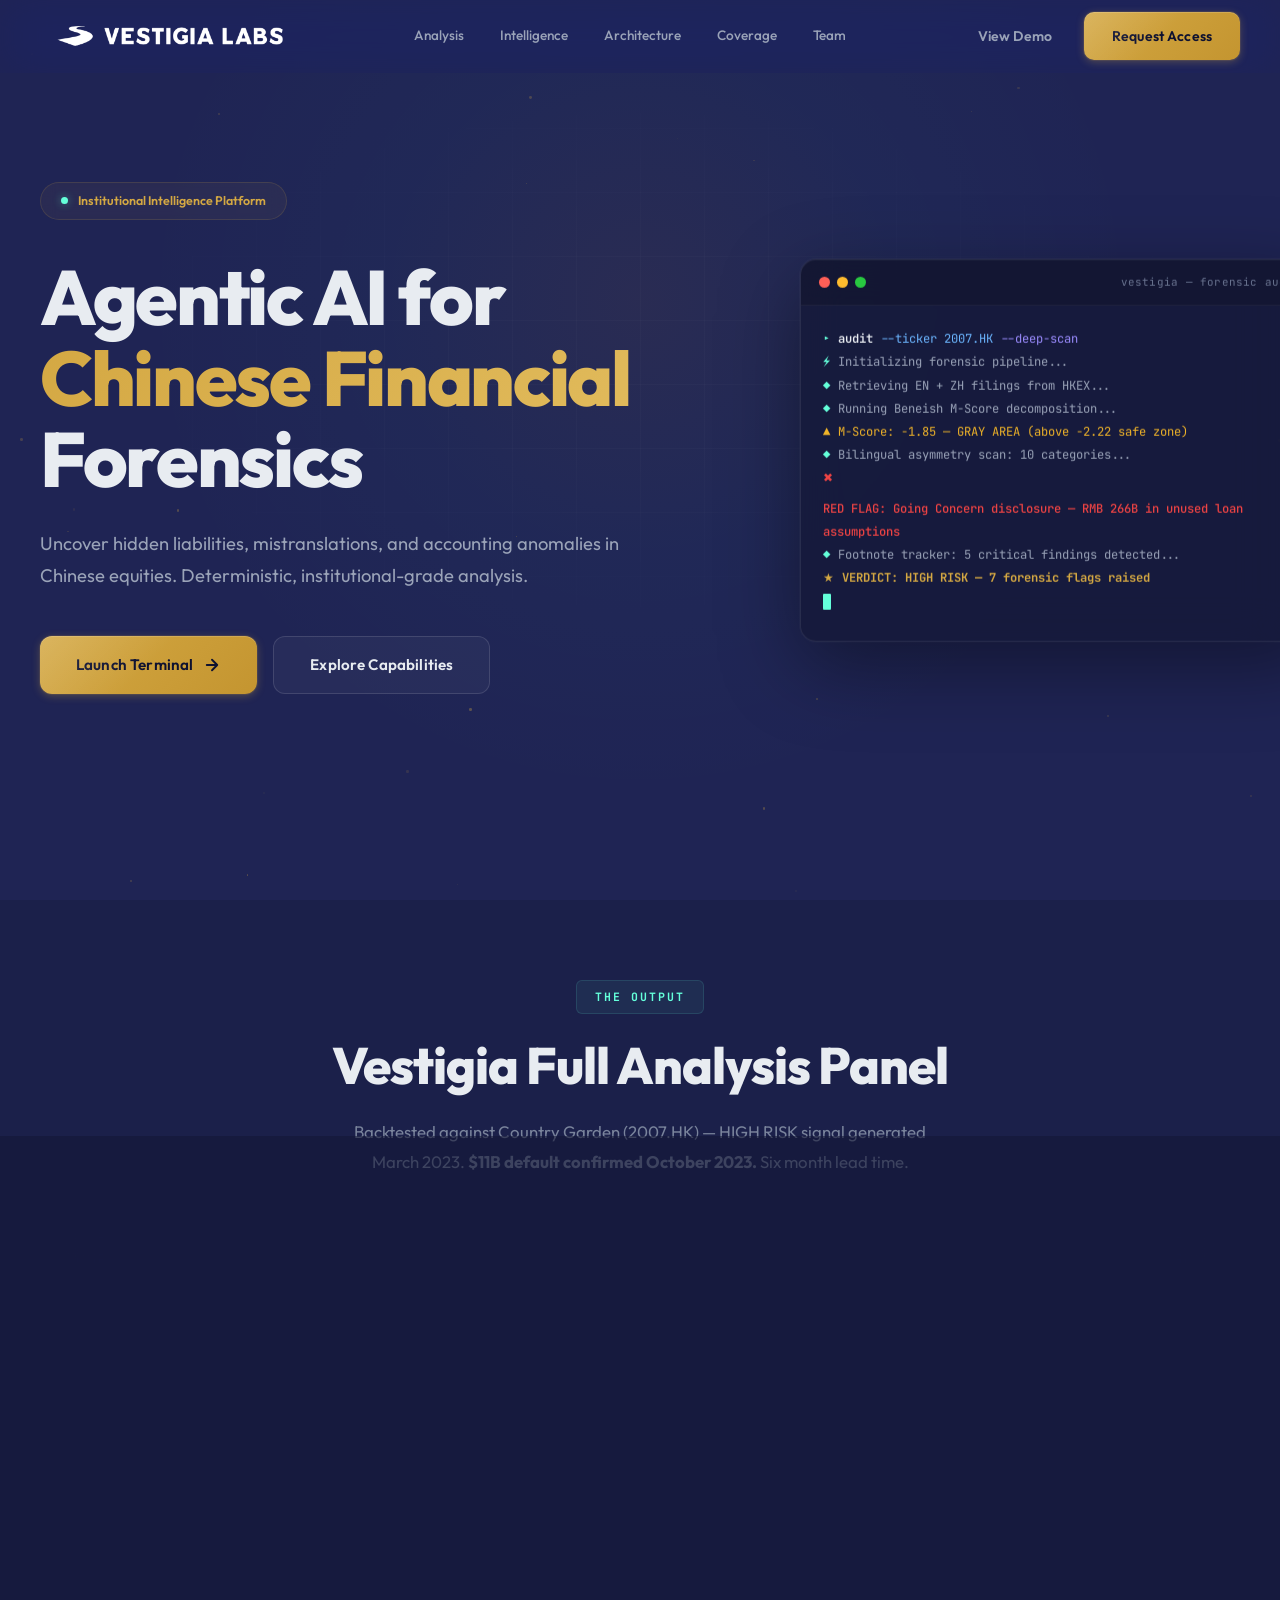
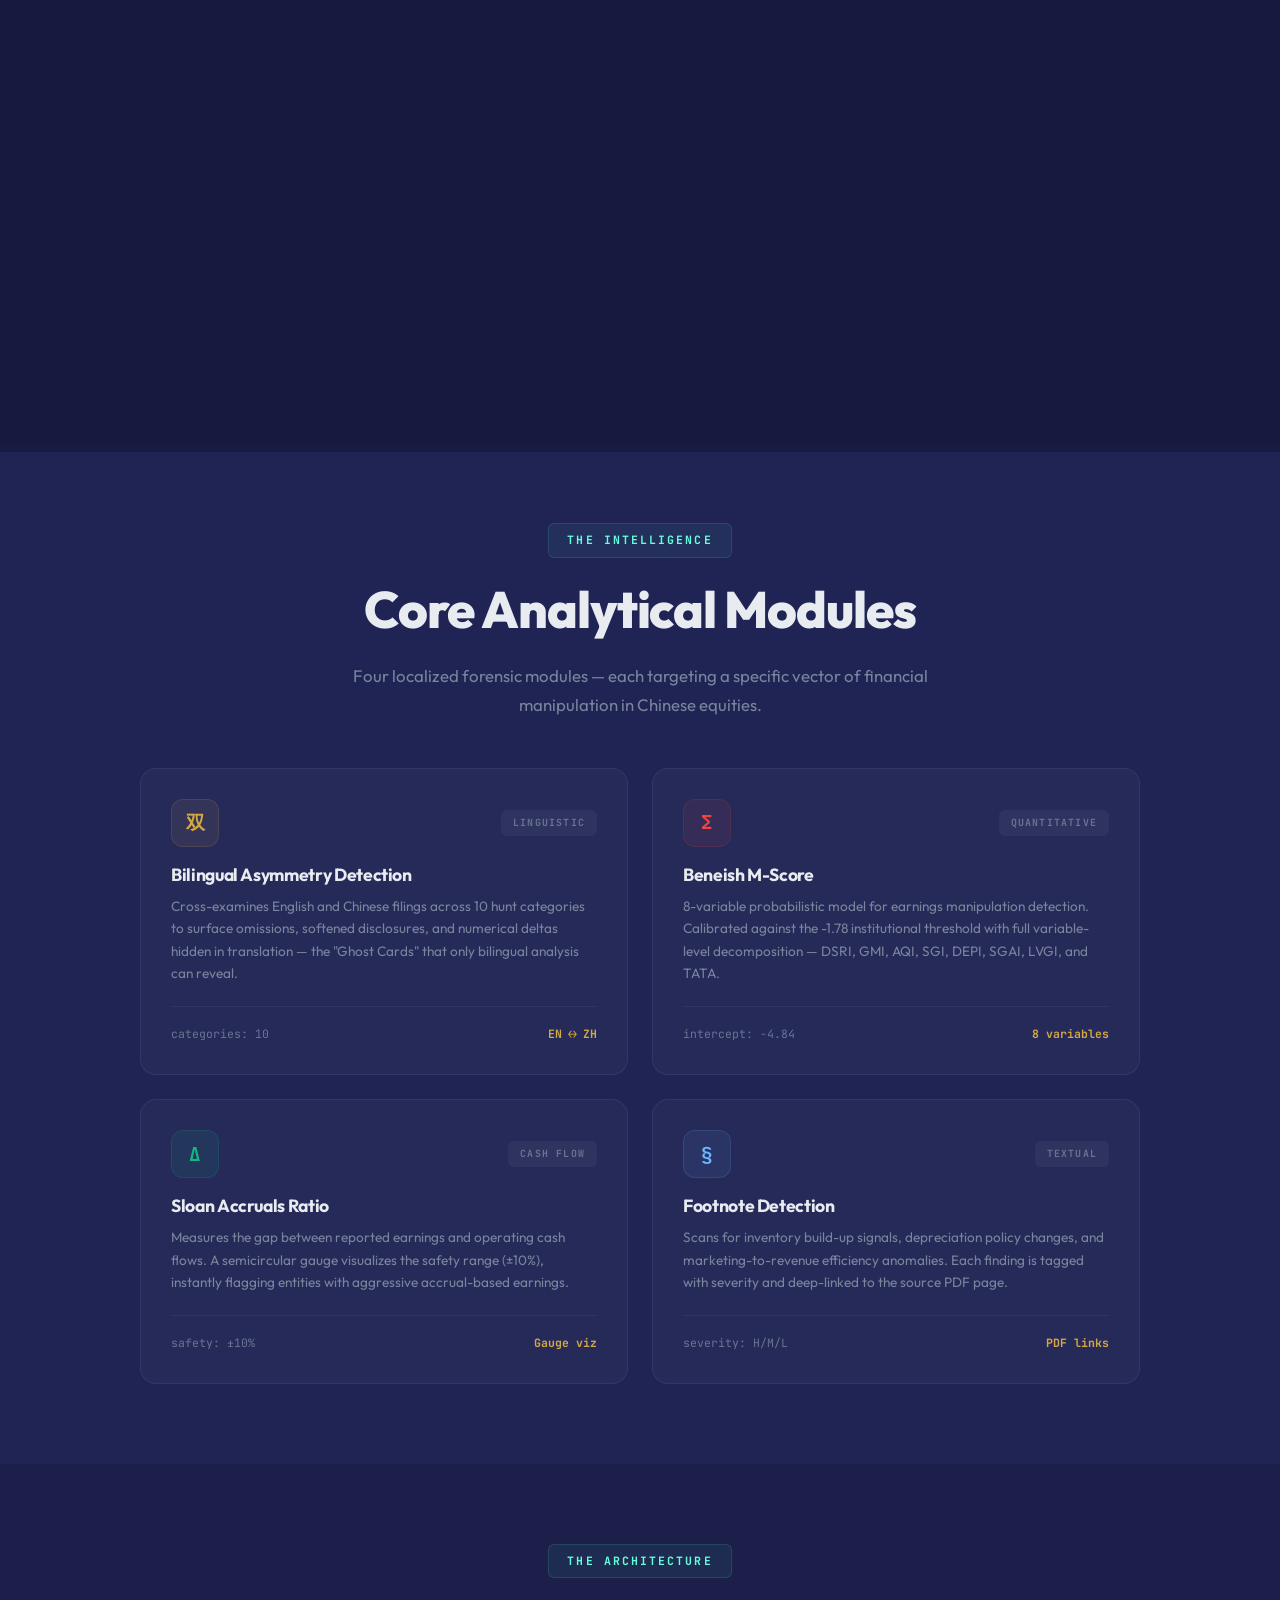
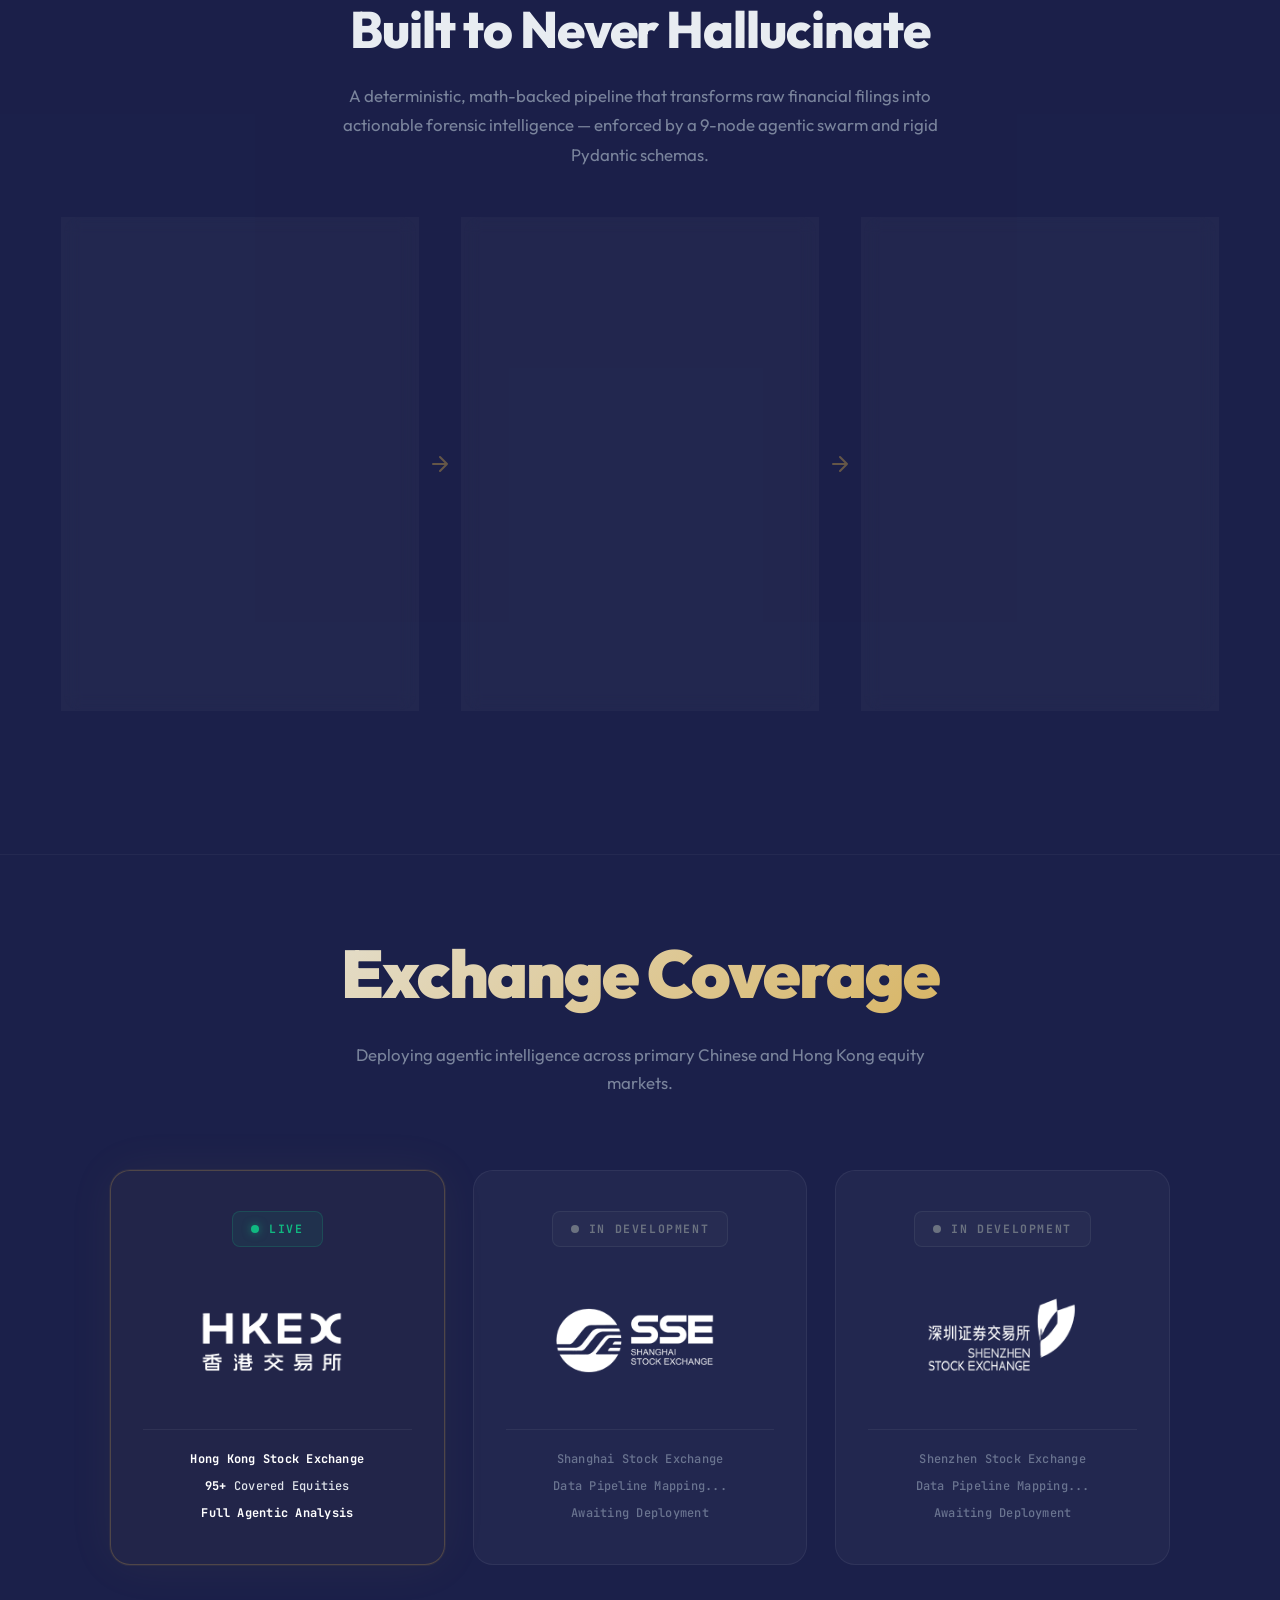
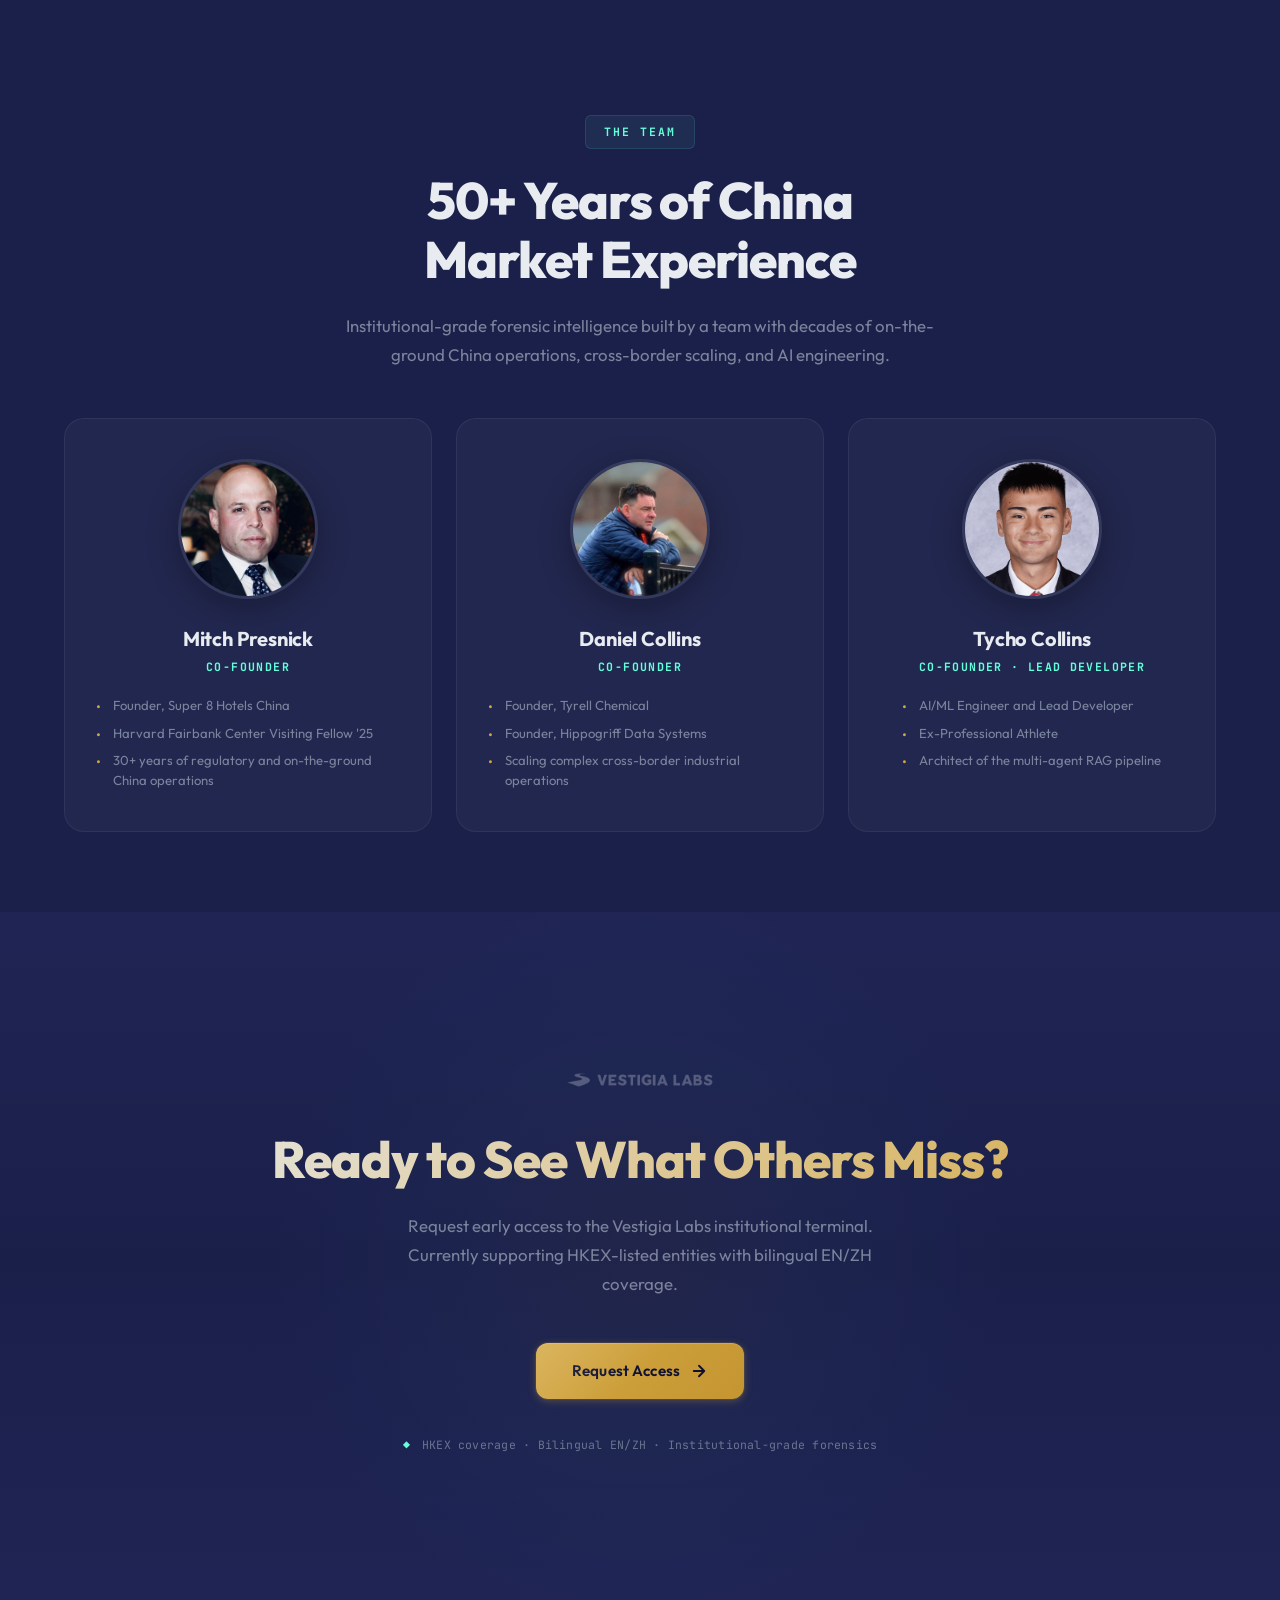
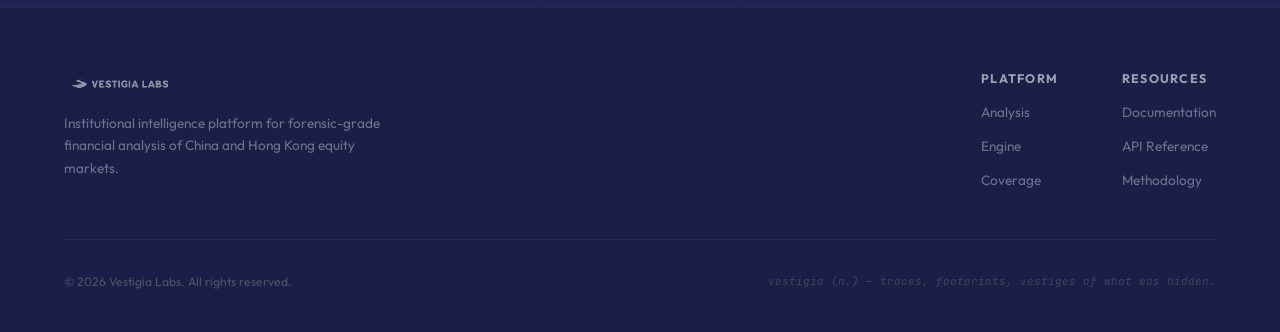
==== index.html @ 650263a6 "Add pipeline images, reorder sections, tighten spacing, update navbar" ====
<!DOCTYPE html>
<html lang="en">

<head>
    <base href="/">
    <meta charset="UTF-8">
    <meta content="IE=Edge" http-equiv="X-UA-Compatible">
    <meta name="viewport" content="width=device-width, initial-scale=1.0">
    <meta name="description" content="Vestigia Labs — Institutional Intelligence Platform. Forensic-grade financial analysis powered by AI. Detect manipulation before the market does.">
    <meta name="keywords" content="forensic analysis, financial intelligence, Beneish M-Score, bilingual asymmetry, institutional audit, AI forensics">

    <!-- iOS meta tags & icons -->
    <meta name="mobile-web-app-capable" content="yes">
    <meta name="apple-mobile-web-app-status-bar-style" content="black-translucent">
    <meta name="apple-mobile-web-app-title" content="Vestigia Labs">
    <meta name="theme-color" content="#1F2454">

    <!-- Favicon -->
    <link rel="icon" type="image/png" href="trail.png" />

    <title>Vestigia Labs</title>

    <!-- Google Fonts -->
    <link rel="preconnect" href="https://fonts.googleapis.com">
    <link rel="preconnect" href="https://fonts.gstatic.com" crossorigin>
    <link href="https://fonts.googleapis.com/css2?family=Inter:wght@300;400;500;600;700;800;900&family=JetBrains+Mono:wght@400;500;600;700&family=Outfit:wght@300;400;500;600;700;800;900&display=swap" rel="stylesheet">

    <link rel="stylesheet" href="styles.css">
</head>

<body>
    <!-- ═══════════════════════════════════════════ -->
    <!-- NAVIGATION                                  -->
    <!-- ═══════════════════════════════════════════ -->
    <nav id="main-nav" class="nav">
        <div class="nav-inner">
            <a href="#" class="nav-logo" id="nav-logo">
                <img src="LOGOTransparent.png" alt="Vestigia Labs" class="nav-logo-img">
            </a>
            <div class="nav-links" id="nav-links">
                <a href="#analysis" class="nav-link">Analysis</a>
                <a href="#capabilities" class="nav-link">Intelligence</a>
                <a href="#architecture" class="nav-link">Architecture</a>
                <a href="#exchange-section" class="nav-link">Coverage</a>
                <a href="#team" class="nav-link">Team</a>
            </div>
            <div class="nav-actions">
                <a href="#analysis" class="btn btn-ghost" id="nav-demo-btn">View Demo</a>
                <a href="#access" class="btn btn-primary" id="nav-access-btn">Request Access</a>
            </div>
            <button class="nav-mobile-toggle" id="mobile-toggle" aria-label="Toggle menu">
                <span></span><span></span><span></span>
            </button>
        </div>
    </nav>

    <!-- ═══════════════════════════════════════════ -->
    <!-- HERO SECTION                                -->
    <!-- ═══════════════════════════════════════════ -->
    <section id="hero" class="hero">
        <div class="hero-grid-bg"></div>
        <div class="hero-radial"></div>
        <div class="hero-particles" id="hero-particles"></div>
        
        <div class="hero-content">
            <div class="hero-badge" id="hero-badge">
                <span class="badge-dot"></span>
                <span>Institutional Intelligence Platform</span>
            </div>
            
            <h1 class="hero-title" id="hero-title">
                <span class="hero-line">Agentic AI for</span>
                <span class="hero-line hero-line-gold">Chinese Financial</span>
                <span class="hero-line">Forensics</span>
            </h1>
            
            <p class="hero-subtitle" id="hero-subtitle">
                Uncover hidden liabilities, mistranslations, and accounting anomalies 
                in Chinese equities. Deterministic, institutional-grade analysis.
            </p>
            
            <div class="hero-actions" id="hero-actions">
                <a href="#analysis" class="btn btn-primary btn-lg" id="hero-cta-primary">
                    <span>Launch Terminal</span>
                    <svg width="18" height="18" viewBox="0 0 24 24" fill="none" stroke="currentColor" stroke-width="2.5" stroke-linecap="round" stroke-linejoin="round">
                        <path d="M5 12h14M12 5l7 7-7 7"/>
                    </svg>
                </a>
                <a href="#capabilities" class="btn btn-outline btn-lg" id="hero-cta-secondary">
                    <span>Explore Capabilities</span>
                </a>
            </div>
        </div>

        <div class="hero-terminal-preview" id="hero-terminal-preview">
            <div class="terminal-window">
                <div class="terminal-header">
                    <div class="terminal-dots">
                        <span class="dot dot-red"></span>
                        <span class="dot dot-yellow"></span>
                        <span class="dot dot-green"></span>
                    </div>
                    <span class="terminal-title">vestigia — forensic audit</span>
                </div>
                <div class="terminal-body" id="terminal-body">
                    <div class="terminal-line">
                        <span class="t-prompt">▸</span>
                        <span class="t-cmd">audit</span>
                        <span class="t-arg">--ticker 2007.HK</span>
                        <span class="t-flag">--deep-scan</span>
                    </div>
                    <div class="terminal-line t-fade-1">
                        <span class="t-system">⚡</span>
                        <span class="t-info">Initializing forensic pipeline...</span>
                    </div>
                    <div class="terminal-line t-fade-2">
                        <span class="t-system">◆</span>
                        <span class="t-info">Retrieving EN + ZH filings from HKEX...</span>
                    </div>
                    <div class="terminal-line t-fade-3">
                        <span class="t-system">◆</span>
                        <span class="t-info">Running Beneish M-Score decomposition...</span>
                    </div>
                    <div class="terminal-line t-fade-4">
                        <span class="t-warn">▲</span>
                        <span class="t-warning">M-Score: -1.85 — GRAY AREA (above -2.22 safe zone)</span>
                    </div>
                    <div class="terminal-line t-fade-5">
                        <span class="t-system">◆</span>
                        <span class="t-info">Bilingual asymmetry scan: 10 categories...</span>
                    </div>
                    <div class="terminal-line t-fade-6">
                        <span class="t-alert">✖</span>
                        <span class="t-danger">RED FLAG: Going Concern disclosure — RMB 266B in unused loan assumptions</span>
                    </div>
                    <div class="terminal-line t-fade-7">
                        <span class="t-system">◆</span>
                        <span class="t-info">Footnote tracker: 5 critical findings detected...</span>
                    </div>
                    <div class="terminal-line t-fade-8">
                        <span class="t-gold">★</span>
                        <span class="t-verdict">VERDICT: HIGH RISK — 7 forensic flags raised</span>
                    </div>
                    <div class="terminal-cursor"></div>
                </div>
            </div>
        </div>
    </section>

    <!-- ═══════════════════════════════════════════ -->
    <!-- THE ANALYSIS PANEL — Proof First            -->
    <!-- ═══════════════════════════════════════════ -->
    <section id="analysis" class="section section-alt">
        <div class="container">
            <div class="section-header">
                <span class="section-tag" id="analysis-tag">The Output</span>
                <h2 class="section-title" id="analysis-title">
                    Vestigia Full Analysis Panel
                </h2>
                <p class="section-subtitle" id="analysis-subtitle">
                    Backtested against Country Garden (2007.HK) — HIGH RISK signal generated March 2023. <strong>$11B default confirmed October 2023.</strong> Six month lead time.
                </p>
            </div>

            <div class="terminal-showcase" id="terminal-showcase">
                <div class="showcase-tabs">
                    <button class="showcase-tab active" data-tab="summary" id="tab-summary">
                        <span class="tab-icon">◉</span> Summary
                    </button>
                    <button class="showcase-tab" data-tab="forensic" id="tab-forensic">
                        <span class="tab-icon">Σ</span> Forensic Risk
                    </button>
                    <button class="showcase-tab" data-tab="asymmetry" id="tab-asymmetry">
                        <span class="tab-icon">双</span> Asymmetry
                    </button>
                    <button class="showcase-tab" data-tab="integrity" id="tab-integrity">
                        <span class="tab-icon">✓</span> Integrity
                    </button>
                    <button class="showcase-tab" data-tab="footnotes" id="tab-footnotes">
                        <span class="tab-icon">§</span> Footnotes
                    </button>
                </div>

                <div class="showcase-content">
                    <!-- SUMMARY TAB — Country Garden -->
                    <div class="showcase-panel active" id="panel-summary">
                        <div class="panel-verdict">
                            <div class="verdict-badge verdict-high">HIGH RISK</div>
                            <div class="verdict-ticker">2007.HK — Country Garden Holdings</div>
                        </div>
                        <div class="panel-body">
                            <div class="summary-sections">
                                <div class="summary-block summary-block-danger">
                                    <div class="summary-block-title">Liquidity & Going Concern Risks</div>
                                    <p class="panel-text"><strong>RED FLAG — GOING CONCERN DISCLOSURE:</strong> Management included a specific "Going Concern" assessment relying on <strong>RMB 266 billion</strong> in "unused loan facilities" and <strong>RMB 20 billion</strong> in new medium-term note quotas to survive the next 12 months [Page 137]. <strong>RED FLAG — RELATED PARTY BAILOUT:</strong> Controlling shareholder provided an interest-free, unsecured loan of <strong>HKD 5.055 billion</strong> (~RMB 4,500 million) with a 37-month maturity [Page 247].</p>
                                </div>
                            </div>

                            <div class="institutional-desk">
                                <div class="desk-row">
                                    <span class="desk-label">Verdict:</span>
                                    <span class="desk-value-danger">RED FLAG</span>
                                </div>
                                <div class="desk-row">
                                    <span class="desk-label">Key Metric:</span>
                                    <span>Net loss of <strong>RMB 6,052 million</strong> and emergency controlling shareholder loan of <strong>RMB 4,500 million</strong> [Pages 36, 247].</span>
                                </div>
                                <div class="desk-row">
                                    <span class="desk-label">Audit Flags:</span>
                                    <span>Explicit "Going Concern" assumptions relying on uncommitted bank facilities; massive off-balance sheet JV guarantees (RMB 24.1B); severe inventory write-downs (RMB 23B).</span>
                                </div>
                                <div class="desk-row">
                                    <span class="desk-label">Confidence:</span>
                                    <span class="desk-value-danger">HIGH</span>
                                </div>
                            </div>

                            <div class="panel-citations">
                                <span class="citation">Annual Report FY2022 p.34–39</span>
                                <span class="citation">Annual Report FY2022 p.137</span>
                                <span class="citation">Annual Report FY2022 p.180–182</span>
                                <span class="citation">Annual Report FY2022 p.247</span>
                            </div>
                        </div>
                    </div>

                    <!-- FORENSIC RISK TAB — Country Garden M-Score + Sloan Accruals -->
                    <div class="showcase-panel" id="panel-forensic">
                        <div class="panel-section-title">Forensic Health — Beneish M-Score (8/8)</div>
                        <div class="panel-mscore">
                            <div class="mscore-header">
                                <span class="mscore-label">Beneish M-Score</span>
                                <span class="mscore-value mscore-danger">-1.85</span>
                            </div>
                            <div class="mscore-bar">
                                <div class="mscore-track">
                                    <div class="mscore-fill" style="width: 68%;"></div>
                                    <div class="mscore-threshold"></div>
                                </div>
                                <div class="mscore-labels">
                                    <span style="color: #10B981;">SAFE &lt; -2.22</span>
                                    <span style="color: #F0B429;">GRAY</span>
                                    <span class="mscore-thresh-label">&lt; -1.78</span>
                                    <span style="color: #EF4444;">RED FLAG</span>
                                </div>
                            </div>
                        </div>
                        <div class="panel-variables">
                            <div class="variable"><span class="var-name">DSRI</span><span class="var-val var-danger">1.178</span></div>
                            <div class="variable"><span class="var-name">GMI</span><span class="var-val var-danger">2.322</span></div>
                            <div class="variable"><span class="var-name">AQI</span><span class="var-val var-safe">0.977</span></div>
                            <div class="variable"><span class="var-name">SGI</span><span class="var-val var-safe">0.823</span></div>
                            <div class="variable"><span class="var-name">DEPI</span><span class="var-val var-safe">1.005</span></div>
                            <div class="variable"><span class="var-name">SGAI</span><span class="var-val var-safe">0.832</span></div>
                            <div class="variable"><span class="var-name">TATA</span><span class="var-val var-safe">-0.024</span></div>
                            <div class="variable"><span class="var-name">LVGI</span><span class="var-val var-safe">0.953</span></div>
                        </div>

                        <div class="panel-callout">
                            ⚠ DSRI = 1.178 (&gt; 1.1 threshold). Receivables growing faster than revenue — Potential Revenue Inflation.
                        </div>

                        <hr class="panel-section-divider">

                        <div class="panel-section-title">Cash Quality — Sloan Accruals Ratio</div>
                        <div class="sloan-gauge">
                            <span class="sloan-value sloan-safe">-2.4%</span>
                            <span class="sloan-verdict sloan-verdict-safe">SAFE</span>
                        </div>
                        <div class="sloan-bar">
                            <div class="sloan-track">
                                <div class="sloan-fill" style="width: 18%; background: #10B981;"></div>
                            </div>
                            <div class="sloan-labels">
                                <span style="color: #10B981;">SAFE</span>
                                <span>±10%</span>
                                <span style="color: #F0B429;">ELEVATED</span>
                                <span>±25%</span>
                                <span style="color: #EF4444;">HIGH RISK</span>
                            </div>
                        </div>
                        <p class="sloan-note">Earnings backed by hard cash flow (±10% tolerance).</p>

                        <div class="auditor-row">
                            <span>🏛 Auditor: PricewaterhouseCoopers</span>
                            <span class="auditor-badge">Big 4</span>
                        </div>
                    </div>

                    <!-- ASYMMETRY TAB — Country Garden: No Discrepancies -->
                    <div class="showcase-panel" id="panel-asymmetry">
                        <div class="panel-callout panel-callout-safe" style="margin-top: 0; margin-bottom: 24px; font-size: 0.9rem; font-weight: 600;">
                            ✅ NO DISCREPANCIES DETECTED — EN and ZH filings are aligned
                        </div>
                        <div style="text-align: center; padding: 32px 20px;">
                            <div style="font-size: 3rem; margin-bottom: 12px;">✅</div>
                            <h3 style="color: #fff; font-size: 1.3rem; font-weight: 700; margin-bottom: 10px;">Bilingual Alignment Confirmed</h3>
                            <p style="color: #6A7490; font-size: 0.95rem; max-width: 520px; margin: 0 auto; line-height: 1.6;">The English and Chinese filings contain consistent disclosures, risk language, and financial figures. No material translation gaps detected.</p>
                        </div>
                    </div>

                    <!-- INTEGRITY TAB — Country Garden: Cross-Checks -->
                    <div class="showcase-panel" id="panel-integrity">
                        <!-- Financial Cross-Check -->
                        <div class="integrity-check-card" style="background: rgba(0,0,0,0.15); border: 1px solid rgba(255,255,255,0.06); border-left: 3px solid #10B981; border-radius: 10px; padding: 20px 24px; margin-bottom: 16px;">
                            <div style="display: flex; align-items: center; gap: 12px; margin-bottom: 10px;">
                                <span class="verdict-badge" style="background: rgba(16,185,129,0.1); color: #10B981; border: 1px solid rgba(16,185,129,0.2); font-size: 0.65rem; padding: 4px 12px;">✓ PASS</span>
                                <span style="color: #fff; font-weight: 600; font-size: 0.95rem;">📄 Financial Cross-Check</span>
                            </div>
                            <p style="color: #6A7490; font-size: 0.82rem; margin-bottom: 12px; font-style: italic;">Financial Statement Cross-Check (P&L ↔ Cash Flow)</p>
                            <div class="integrity-rows">
                                <div class="integrity-row">
                                    <span class="int-label">P&L (p.128)</span>
                                    <span class="int-val">(RMB 2,962)M</span>
                                    <span class="int-check int-match">✓ Aligned</span>
                                    <span class="int-ref">(Loss)/profit for year</span>
                                </div>
                                <div class="integrity-row">
                                    <span class="int-label">CF (p.134)</span>
                                    <span class="int-val">RMB 5,361M</span>
                                    <span class="int-check int-match">✓ Aligned</span>
                                    <span class="int-ref">Profit before income tax</span>
                                </div>
                            </div>
                            <p style="color: #6A7490; font-size: 0.75rem; margin-top: 10px;">Variance: <span style="color: #10B981; font-weight: 600;">0%</span> · <span style="background: rgba(16,185,129,0.1); color: #10B981; padding: 2px 8px; border-radius: 4px; font-size: 0.7rem;">Different line items — expected</span></p>
                        </div>

                        <!-- Reporting Period Alignment -->
                        <div style="background: rgba(0,0,0,0.15); border: 1px solid rgba(255,255,255,0.06); border-left: 3px solid #10B981; border-radius: 10px; padding: 20px 24px; margin-bottom: 16px;">
                            <div style="display: flex; align-items: center; gap: 12px; margin-bottom: 6px;">
                                <span class="verdict-badge" style="background: rgba(16,185,129,0.1); color: #10B981; border: 1px solid rgba(16,185,129,0.2); font-size: 0.65rem; padding: 4px 12px;">✓ PASS</span>
                                <span style="color: #fff; font-weight: 600; font-size: 0.95rem;">⏱ Reporting Period Alignment</span>
                            </div>
                            <p style="color: #6A7490; font-size: 0.82rem; font-style: italic;">Fiscal Year Alignment</p>
                            <p style="color: #9AA3B8; font-size: 0.85rem; margin-top: 4px;">No fiscal year specification discrepancies detected.</p>
                        </div>

                        <!-- Footnote Hunter -->
                        <div style="background: rgba(0,0,0,0.15); border: 1px solid rgba(255,255,255,0.06); border-left: 3px solid #F0B429; border-radius: 10px; padding: 20px 24px;">
                            <div style="display: flex; align-items: center; gap: 12px; margin-bottom: 6px;">
                                <span class="verdict-badge" style="background: rgba(240,180,41,0.1); color: #F0B429; border: 1px solid rgba(240,180,41,0.2); font-size: 0.65rem; padding: 4px 12px;">▲ FLAGGED</span>
                                <span style="color: #fff; font-weight: 600; font-size: 0.95rem;">🔍 Footnote Hunter</span>
                            </div>
                            <p style="color: #6A7490; font-size: 0.82rem; font-style: italic;">Restatement / Reclassification Scan · 1 flag(s)</p>
                            <p style="color: #9AA3B8; font-size: 0.85rem; margin-top: 4px; margin-bottom: 12px;">1 footnote flag(s) detected (0 HIGH, 0 MEDIUM)</p>
                            <div style="background: rgba(240,180,41,0.04); border: 1px solid rgba(240,180,41,0.1); border-radius: 8px; padding: 12px 16px;">
                                <div style="display: flex; align-items: center; gap: 10px;">
                                    <span class="fn-severity fn-low">LOW</span>
                                    <span style="color: #F0B429; font-family: 'JetBrains Mono', monospace; font-size: 0.8rem; font-weight: 600;">Page 142</span>
                                    <span style="color: #6A7490; font-size: 0.82rem;">Note 2(b)</span>
                                </div>
                                <p style="color: #9AA3B8; font-size: 0.82rem; margin-top: 6px;">Trigger: <em style="color: #F0B429;">"adopted HKFRS 17"</em></p>
                            </div>
                        </div>
                    </div>

                    <!-- FOOTNOTES TAB — Country Garden -->
                    <div class="showcase-panel" id="panel-footnotes">
                        <div class="footnote-filters">
                            <button class="filter-pill active" id="filter-all">ALL</button>
                            <button class="filter-pill filter-high" id="filter-high">HIGH</button>
                            <button class="filter-pill filter-med" id="filter-medium">MEDIUM</button>
                            <button class="filter-pill filter-low" id="filter-low">LOW</button>
                        </div>
                        <div class="footnote-list">
                            <div class="footnote-item">
                                <span class="fn-severity fn-high">HIGH</span>
                                <span class="fn-text">Going Concern disclosure — management assumes RMB 266B in "unused loan facilities" to survive next 12 months</span>
                                <span class="fn-link">p.137 →</span>
                            </div>
                            <div class="footnote-item">
                                <span class="fn-severity fn-high">HIGH</span>
                                <span class="fn-text">Related party bailout — controlling shareholder injected interest-free unsecured HKD 5.055B loan (37-month maturity)</span>
                                <span class="fn-link">p.247 →</span>
                            </div>
                            <div class="footnote-item">
                                <span class="fn-severity fn-high">HIGH</span>
                                <span class="fn-text">Inventory & property write-downs of RMB 23,000M — up 112% from RMB 10,871M prior year</span>
                                <span class="fn-link">p.182 →</span>
                            </div>
                            <div class="footnote-item">
                                <span class="fn-severity fn-med">MED</span>
                                <span class="fn-text">Available cash dropped 18.6% to RMB 147,550M — includes RMB 19,269M restricted in pre-sale guarantees</span>
                                <span class="fn-link">p.36 →</span>
                            </div>
                            <div class="footnote-item">
                                <span class="fn-severity fn-med">MED</span>
                                <span class="fn-text">Post-hedging FX losses of RMB 8,379M wiped out operating margins</span>
                                <span class="fn-link">p.35 →</span>
                            </div>
                        </div>
                    </div>
                </div>
            </div>
        </div>
    </section>

    <!-- ═══════════════════════════════════════════ -->
    <!-- INTELLIGENCE MODULES — The "What"           -->
    <!-- ═══════════════════════════════════════════ -->
    <section id="capabilities" class="section">
        <div class="container">
            <div class="section-header">
                <span class="section-tag" id="capabilities-tag">The Intelligence</span>
                <h2 class="section-title" id="capabilities-title">
                    Core Analytical Modules
                </h2>
                <p class="section-subtitle" id="capabilities-subtitle">
                    Four localized forensic modules — each targeting a specific vector of financial manipulation in Chinese equities.
                </p>
            </div>

            <div class="capabilities-grid capabilities-grid-2">
                <div class="capability-card" id="cap-asymmetry">
                    <div class="cap-header">
                        <div class="cap-icon cap-icon-amber"><span>双</span></div>
                        <div class="cap-badge">Linguistic</div>
                    </div>
                    <h3>Bilingual Asymmetry Detection</h3>
                    <p>Cross-examines English and Chinese filings across 10 hunt categories to surface omissions, softened disclosures, and numerical deltas hidden in translation — the "Ghost Cards" that only bilingual analysis can reveal.</p>
                    <div class="cap-footer">
                        <code>categories: 10</code>
                        <span class="cap-highlight">EN ↔ ZH</span>
                    </div>
                </div>

                <div class="capability-card" id="cap-mscore">
                    <div class="cap-header">
                        <div class="cap-icon cap-icon-red"><span>Σ</span></div>
                        <div class="cap-badge">Quantitative</div>
                    </div>
                    <h3>Beneish M-Score</h3>
                    <p>8-variable probabilistic model for earnings manipulation detection. Calibrated against the -1.78 institutional threshold with full variable-level decomposition — DSRI, GMI, AQI, SGI, DEPI, SGAI, LVGI, and TATA.</p>
                    <div class="cap-footer">
                        <code>intercept: -4.84</code>
                        <span class="cap-highlight">8 variables</span>
                    </div>
                </div>

                <div class="capability-card" id="cap-sloan">
                    <div class="cap-header">
                        <div class="cap-icon cap-icon-green"><span>Δ</span></div>
                        <div class="cap-badge">Cash Flow</div>
                    </div>
                    <h3>Sloan Accruals Ratio</h3>
                    <p>Measures the gap between reported earnings and operating cash flows. A semicircular gauge visualizes the safety range (±10%), instantly flagging entities with aggressive accrual-based earnings.</p>
                    <div class="cap-footer">
                        <code>safety: ±10%</code>
                        <span class="cap-highlight">Gauge viz</span>
                    </div>
                </div>

                <div class="capability-card" id="cap-footnotes">
                    <div class="cap-header">
                        <div class="cap-icon cap-icon-blue"><span>§</span></div>
                        <div class="cap-badge">Textual</div>
                    </div>
                    <h3>Footnote Detection</h3>
                    <p>Scans for inventory build-up signals, depreciation policy changes, and marketing-to-revenue efficiency anomalies. Each finding is tagged with severity and deep-linked to the source PDF page.</p>
                    <div class="cap-footer">
                        <code>severity: H/M/L</code>
                        <span class="cap-highlight">PDF links</span>
                    </div>
                </div>
            </div>
        </div>
    </section>

    <!-- ═══════════════════════════════════════════ -->
    <!-- ARCHITECTURE PIPELINE — The "How"           -->
    <!-- ═══════════════════════════════════════════ -->
    <section id="architecture" class="section section-alt">
        <div class="container">
            <div class="section-header">
                <span class="section-tag">The Architecture</span>
                <h2 class="section-title">
                    Built to Never Hallucinate
                </h2>
                <p class="section-subtitle">
                    A deterministic, math-backed pipeline that transforms raw financial filings into actionable forensic intelligence — enforced by a 9-node agentic swarm and rigid Pydantic schemas.
                </p>
            </div>

            <div class="pipeline-grid">
                <div class="pipeline-card">
                    <div class="pipeline-card-img-wrapper">
                        <img src="Workflow.png" alt="Agentic Workflow diagram" class="pipeline-card-img">
                    </div>
                    <span class="pipeline-step">01</span>
                    <h3>Agentic Workflow</h3>
                    <p>Financial language processing driven by specialized multi-agent architectures that cross-examine corporate disclosures independently.</p>
                    <span class="pipeline-phase">Ingestion</span>
                </div>
                <div class="pipeline-connector">
                    <svg width="24" height="24" viewBox="0 0 24 24" fill="none" stroke="currentColor" stroke-width="2" stroke-linecap="round" stroke-linejoin="round" style="color: rgba(212, 168, 67, 0.4);">
                        <path d="M5 12h14M12 5l7 7-7 7"/>
                    </svg>
                </div>
                <div class="pipeline-card">
                    <div class="pipeline-card-img-wrapper">
                        <img src="Swarm.png" alt="AI Swarm diagram" class="pipeline-card-img" id="swarm-img">
                    </div>
                    <span class="pipeline-step">02</span>
                    <h3>AI Swarm</h3>
                    <p>A distributed swarm utilizing dual-speed logic to route, translate, and verify granular numerical claims at scale without bottlenecking.</p>
                    <span class="pipeline-phase">Processing</span>
                </div>
                <div class="pipeline-connector">
                    <svg width="24" height="24" viewBox="0 0 24 24" fill="none" stroke="currentColor" stroke-width="2" stroke-linecap="round" stroke-linejoin="round" style="color: rgba(212, 168, 67, 0.4);">
                        <path d="M5 12h14M12 5l7 7-7 7"/>
                    </svg>
                </div>
                <div class="pipeline-card">
                    <div class="pipeline-card-img-wrapper">
                        <img src="Pydantic.jpg" alt="Pydantic Math diagram" class="pipeline-card-img">
                    </div>
                    <span class="pipeline-step">03</span>
                    <h3>Pydantic Math</h3>
                    <p>Eliminates LLM math hallucinations. We force extracted values into rigid Pydantic schemas before routing them through deterministic formulas.</p>
                    <span class="pipeline-phase">Output</span>
                </div>
            </div>
        </div>
    </section>

    <!-- ═══════════════════════════════════════════ -->
    <!-- THE SCOPE — Exchange Coverage               -->
    <!-- ═══════════════════════════════════════════ -->
    <section class="exchange-section" id="exchange-section">
        <div class="container">
            <div class="exc-hero">
                <h2 class="exc-title">Exchange Coverage</h2>
                <p class="exc-desc">
                    Deploying agentic intelligence across primary Chinese and Hong Kong equity markets.
                </p>
            </div>

            <div class="exc-grid">
                <!-- HKEX — Active -->
                <div class="exc-card exc-card-active">
                    <div class="exc-pill exc-pill-live">
                        <span class="exc-pill-dot exc-dot-live"></span>
                        LIVE
                    </div>
                    <div class="exc-card-logo">
                        <img src="HKEX.png" alt="HKEX" class="exc-logo">
                    </div>
                    <div class="exc-card-info exc-info-active">
                        <span class="exc-card-detail"><strong>Hong Kong Stock Exchange</strong></span>
                        <span class="exc-card-detail"><strong>95+</strong> Covered Equities</span>
                        <span class="exc-card-detail"><strong>Full Agentic Analysis</strong></span>
                    </div>
                </div>

                <!-- SSE — In Development -->
                <div class="exc-card exc-card-ghost">
                    <div class="exc-pill exc-pill-dev">
                        <span class="exc-pill-dot exc-dot-dev"></span>
                        IN DEVELOPMENT
                    </div>
                    <div class="exc-card-logo">
                        <img src="SSE.png" alt="SSE" class="exc-logo">
                    </div>
                    <div class="exc-card-info">
                        <span class="exc-card-detail">Shanghai Stock Exchange</span>
                        <span class="exc-card-detail">Data Pipeline Mapping...</span>
                        <span class="exc-card-detail">Awaiting Deployment</span>
                    </div>
                </div>

                <!-- SZSE — In Development -->
                <div class="exc-card exc-card-ghost">
                    <div class="exc-pill exc-pill-dev">
                        <span class="exc-pill-dot exc-dot-dev"></span>
                        IN DEVELOPMENT
                    </div>
                    <div class="exc-card-logo">
                        <img src="SZE.png" alt="SZSE" class="exc-logo">
                    </div>
                    <div class="exc-card-info">
                        <span class="exc-card-detail">Shenzhen Stock Exchange</span>
                        <span class="exc-card-detail">Data Pipeline Mapping...</span>
                        <span class="exc-card-detail">Awaiting Deployment</span>
                    </div>
                </div>
            </div>
        </div>
    </section>

    <!-- ═══════════════════════════════════════════ -->
    <!-- THE BRAINS — Team                           -->
    <!-- ═══════════════════════════════════════════ -->
    <section id="team" class="section section-alt">
        <div class="container">
            <div class="section-header">
                <span class="section-tag" id="team-tag">The Team</span>
                <h2 class="section-title" id="team-title">
                    50+ Years of China<br>Market Experience
                </h2>
                <p class="section-subtitle" id="team-subtitle">
                    Institutional-grade forensic intelligence built by a team with decades of 
                    on-the-ground China operations, cross-border scaling, and AI engineering.
                </p>
            </div>

            <div class="team-grid">
                <div class="team-card" id="team-mitch">
                    <div class="team-photo-wrapper">
                        <img src="mitch.jpg" alt="Mitch Presnick" class="team-photo">
                    </div>
                    <div class="team-info">
                        <h3 class="team-name">Mitch Presnick</h3>
                        <span class="team-role">Co-Founder</span>
                        <ul class="team-credentials">
                            <li>Founder, Super 8 Hotels China</li>
                            <li>Harvard Fairbank Center Visiting Fellow '25</li>
                            <li>30+ years of regulatory and on-the-ground China operations</li>
                        </ul>
                    </div>
                </div>

                <div class="team-card" id="team-daniel">
                    <div class="team-photo-wrapper">
                        <img src="dan.jpeg" alt="Daniel Collins" class="team-photo">
                    </div>
                    <div class="team-info">
                        <h3 class="team-name">Daniel Collins</h3>
                        <span class="team-role">Co-Founder</span>
                        <ul class="team-credentials">
                            <li>Founder, Tyrell Chemical</li>
                            <li>Founder, Hippogriff Data Systems</li>
                            <li>Scaling complex cross-border industrial operations</li>
                        </ul>
                    </div>
                </div>

                <div class="team-card" id="team-tycho">
                    <div class="team-photo-wrapper">
                        <img src="tycho.jpeg" alt="Tycho Collins" class="team-photo">
                    </div>
                    <div class="team-info">
                        <h3 class="team-name">Tycho Collins</h3>
                        <span class="team-role">Co-Founder · Lead Developer</span>
                        <ul class="team-credentials">
                            <li>AI/ML Engineer and Lead Developer</li>
                            <li>Ex-Professional Athlete</li>
                            <li>Architect of the multi-agent RAG pipeline</li>
                        </ul>
                    </div>
                </div>
            </div>
        </div>
    </section>


    <!-- ═══════════════════════════════════════════ -->
    <!-- CTA / ACCESS                                -->
    <!-- ═══════════════════════════════════════════ -->
    <section id="access" class="section section-cta">
        <div class="container">
            <div class="cta-content">
                <div class="cta-logo">
                    <img src="LOGOTransparent.png" alt="Vestigia Labs" class="cta-logo-img">
                </div>
                <h2 class="cta-title" id="cta-title">Ready to See What Others Miss?</h2>
                <p class="cta-subtitle" id="cta-subtitle">
                    Request early access to the Vestigia Labs institutional terminal. 
                    Currently supporting HKEX-listed entities with bilingual EN/ZH coverage.
                </p>
                <div class="cta-actions">
                    <a href="mailto:access@vestigialabs.com" class="btn btn-primary btn-lg" id="cta-email-btn">
                        <span>Request Access</span>
                        <svg width="18" height="18" viewBox="0 0 24 24" fill="none" stroke="currentColor" stroke-width="2.5" stroke-linecap="round" stroke-linejoin="round">
                            <path d="M5 12h14M12 5l7 7-7 7"/>
                        </svg>
                    </a>
                </div>
                <div class="cta-note">
                    <span class="cta-note-icon">◆</span>
                    <span>HKEX coverage · Bilingual EN/ZH · Institutional-grade forensics</span>
                </div>
            </div>
        </div>
    </section>

    <!-- ═══════════════════════════════════════════ -->
    <!-- FOOTER                                      -->
    <!-- ═══════════════════════════════════════════ -->
    <footer class="footer" id="footer">
        <div class="container">
            <div class="footer-inner">
                <div class="footer-brand">
                    <div class="footer-logo">
                        <img src="LOGOTransparent.png" alt="Vestigia Labs" class="footer-logo-full">
                    </div>
                    <p class="footer-desc">Institutional intelligence platform for forensic-grade financial analysis of China and Hong Kong equity markets.</p>
                </div>
                <div class="footer-links">
                    <div class="footer-col">
                        <h4>Platform</h4>
                        <a href="#analysis">Analysis</a>
                        <a href="#capabilities">Engine</a>
                        <a href="#exchange-section">Coverage</a>
                    </div>
                    <div class="footer-col">
                        <h4>Resources</h4>
                        <a href="#">Documentation</a>
                        <a href="#">API Reference</a>
                        <a href="#">Methodology</a>
                    </div>
                </div>
            </div>
            <div class="footer-bottom">
                <p>&copy; 2026 Vestigia Labs. All rights reserved.</p>
                <p class="footer-tagline">vestigia (n.) — traces, footprints, vestiges of what was hidden.</p>
            </div>
        </div>
    </footer>

    <script src="script.js"></script>
</body>

</html>
---- styles.css ----
/* ══════════════════════════════════════════════
   VESTIGIA LABS — Landing Page Stylesheet
   Institutional Intelligence Platform — Premium
   
   Color System:
   - Background:  #1F2454 (pitch deck indigo)
   - Surface:     #232960 (card surface)
   - Surface-deep: #1A1F4E (recessed/terminal)
   - Border:      #2E3680 (borders)
   - Border-H:    #3D4899 (hover borders)
   - Text-Primary:  #E8ECF1
   - Text-Secondary: #9AA3B8
   - Text-Muted:    #6A7490
   - Gold:        #D4A843
   - Gold-Light:  #E8C56D
   - Cyan:        #64ffda (accent)
   ══════════════════════════════════════════════ */

/* ─── RESET & BASE ─── */
*,
*::before,
*::after {
    margin: 0;
    padding: 0;
    box-sizing: border-box;
}

html {
    scroll-behavior: smooth;
    background-color: #1F2454;
    font-size: 16px;
}

body {
    font-family: 'Outfit', 'Inter', -apple-system, BlinkMacSystemFont, 'Segoe UI', sans-serif;
    background-color: #1F2454;
    color: #E8ECF1;
    line-height: 1.6;
    overflow-x: hidden;
    -webkit-font-smoothing: antialiased;
    -moz-osx-font-smoothing: grayscale;
}

a {
    text-decoration: none;
    color: inherit;
}

img {
    max-width: 100%;
    display: block;
}

/* ─── CONTAINER ─── */
.container {
    width: 100%;
    max-width: 1200px;
    margin: 0 auto;
    padding: 0 24px;
}

/* ─── TYPOGRAPHY ─── */
h1,
h2,
h3,
h4 {
    font-family: 'Outfit', 'Inter', sans-serif;
    font-weight: 700;
    letter-spacing: -0.02em;
    line-height: 1.15;
}

code {
    font-family: 'JetBrains Mono', 'Fira Code', monospace;
    font-size: 0.8em;
}

.icon-gold {
    stroke: #D4A843;
}

/* ─── BUTTONS (Premium) ─── */
.btn {
    display: inline-flex;
    align-items: center;
    gap: 10px;
    padding: 13px 28px;
    border-radius: 10px;
    font-family: 'Outfit', 'Inter', sans-serif;
    font-size: 0.875rem;
    font-weight: 600;
    cursor: pointer;
    transition: all 0.3s cubic-bezier(0.4, 0, 0.2, 1);
    border: none;
    white-space: nowrap;
    letter-spacing: 0.01em;
    position: relative;
    overflow: hidden;
}

.btn-primary {
    background: linear-gradient(135deg, #D4A843 0%, #C49530 100%);
    color: #0E1130;
    box-shadow:
        0 2px 8px rgba(212, 168, 67, 0.3),
        0 0 0 1px rgba(212, 168, 67, 0.1),
        inset 0 1px 0 rgba(255, 255, 255, 0.15);
}

.btn-primary::before {
    content: '';
    position: absolute;
    inset: 0;
    background: linear-gradient(135deg, rgba(255, 255, 255, 0.15) 0%, transparent 50%);
    pointer-events: none;
}

.btn-primary:hover {
    background: linear-gradient(135deg, #E8C56D 0%, #D4A843 100%);
    box-shadow:
        0 4px 20px rgba(212, 168, 67, 0.45),
        0 0 0 1px rgba(212, 168, 67, 0.2),
        inset 0 1px 0 rgba(255, 255, 255, 0.2);
    transform: translateY(-2px);
}

.btn-primary:active {
    transform: translateY(0);
    box-shadow:
        0 1px 4px rgba(212, 168, 67, 0.3),
        inset 0 1px 2px rgba(0, 0, 0, 0.1);
}

.btn-outline {
    background: rgba(255, 255, 255, 0.04);
    color: #E8ECF1;
    border: 1px solid rgba(255, 255, 255, 0.12);
    backdrop-filter: blur(8px);
    -webkit-backdrop-filter: blur(8px);
}

.btn-outline:hover {
    border-color: rgba(212, 168, 67, 0.5);
    color: #D4A843;
    background: rgba(212, 168, 67, 0.06);
    transform: translateY(-2px);
    box-shadow: 0 4px 16px rgba(0, 0, 0, 0.15);
}

.btn-ghost {
    background: transparent;
    color: #9AA3B8;
    padding: 13px 20px;
}

.btn-ghost:hover {
    color: #D4A843;
}

.btn-lg {
    padding: 16px 36px;
    font-size: 0.95rem;
    border-radius: 12px;
}

/* ═══════════════════════════════════════════════
   NAVIGATION
   ═══════════════════════════════════════════════ */
.nav {
    position: fixed;
    top: 0;
    left: 0;
    right: 0;
    z-index: 1000;
    padding: 0 24px;
    backdrop-filter: blur(24px) saturate(180%);
    -webkit-backdrop-filter: blur(24px) saturate(180%);
    background: rgba(31, 36, 84, 0.75);
    border-bottom: 1px solid transparent;
    transition: all 0.4s cubic-bezier(0.4, 0, 0.2, 1);
}

.nav.scrolled {
    border-bottom-color: rgba(255, 255, 255, 0.06);
    background: rgba(31, 36, 84, 0.92);
    box-shadow: 0 4px 30px rgba(0, 0, 0, 0.15);
}

.nav-inner {
    max-width: 1200px;
    margin: 0 auto;
    display: flex;
    align-items: center;
    justify-content: space-between;
    height: 72px;
}

.nav-logo {
    display: flex;
    align-items: center;
    gap: 12px;
}

.nav-logo-img {
    height: 56px;
    width: auto;
    object-fit: contain;
    filter: brightness(0) invert(1);
    transition: opacity 0.3s ease;
}

.nav-logo-img:hover {
    opacity: 0.85;
}

.nav-links {
    display: flex;
    gap: 36px;
}

.nav-link {
    font-size: 0.85rem;
    font-weight: 500;
    color: #9AA3B8;
    transition: color 0.25s ease;
    position: relative;
}

.nav-link::after {
    content: '';
    position: absolute;
    bottom: -4px;
    left: 0;
    width: 0;
    height: 1.5px;
    background: linear-gradient(90deg, #D4A843, #E8C56D);
    transition: width 0.35s cubic-bezier(0.4, 0, 0.2, 1);
    border-radius: 1px;
}

.nav-link:hover {
    color: #E8ECF1;
}

.nav-link:hover::after {
    width: 100%;
}

.nav-actions {
    display: flex;
    align-items: center;
    gap: 12px;
}

.nav-mobile-toggle {
    display: none;
    flex-direction: column;
    gap: 5px;
    background: none;
    border: none;
    cursor: pointer;
    padding: 4px;
}

.nav-mobile-toggle span {
    width: 22px;
    height: 2px;
    background: #9AA3B8;
    border-radius: 2px;
    transition: all 0.3s ease;
}

/* ═══════════════════════════════════════════════
   HERO SECTION
   ═══════════════════════════════════════════════ */
.hero {
    position: relative;
    min-height: 100vh;
    display: flex;
    align-items: center;
    padding: 120px 24px 80px;
    overflow: hidden;
}

.hero-grid-bg {
    position: absolute;
    inset: 0;
    background-image:
        linear-gradient(rgba(255, 255, 255, 0.02) 1px, transparent 1px),
        linear-gradient(90deg, rgba(255, 255, 255, 0.02) 1px, transparent 1px);
    background-size: 64px 64px;
    mask-image: radial-gradient(ellipse 70% 50% at 50% 40%, black 20%, transparent 70%);
    -webkit-mask-image: radial-gradient(ellipse 70% 50% at 50% 40%, black 20%, transparent 70%);
}

.hero-radial {
    position: absolute;
    top: -300px;
    left: 50%;
    transform: translateX(-50%);
    width: 1200px;
    height: 1200px;
    background: radial-gradient(circle, rgba(212, 168, 67, 0.06) 0%, rgba(100, 255, 218, 0.02) 30%, transparent 60%);
    pointer-events: none;
}

.hero-particles {
    position: absolute;
    inset: 0;
    pointer-events: none;
}

.hero-content {
    max-width: 1200px;
    margin: 0 auto;
    width: 100%;
    position: relative;
    z-index: 2;
}

.hero-badge {
    display: inline-flex;
    align-items: center;
    gap: 10px;
    padding: 8px 20px;
    background: rgba(212, 168, 67, 0.06);
    border: 1px solid rgba(212, 168, 67, 0.15);
    border-radius: 100px;
    font-size: 0.78rem;
    font-weight: 600;
    color: #D4A843;
    margin-bottom: 36px;
    animation: fadeInUp 0.8s ease forwards;
    backdrop-filter: blur(8px);
    -webkit-backdrop-filter: blur(8px);
}

.badge-dot {
    width: 7px;
    height: 7px;
    background: #64ffda;
    border-radius: 50%;
    animation: pulse-dot 2s ease-in-out infinite;
    box-shadow: 0 0 8px rgba(100, 255, 218, 0.4);
}

@keyframes pulse-dot {

    0%,
    100% {
        opacity: 1;
        transform: scale(1);
    }

    50% {
        opacity: 0.4;
        transform: scale(0.7);
    }
}

.hero-title {
    font-size: clamp(2.8rem, 6vw, 5rem);
    font-weight: 800;
    line-height: 1.06;
    margin-bottom: 28px;
    animation: fadeInUp 0.8s ease 0.1s forwards;
    opacity: 0;
    letter-spacing: -0.03em;
}

.hero-line {
    display: block;
}

.hero-line-gold {
    background: linear-gradient(135deg, #D4A843 0%, #F0D078 40%, #E8C56D 60%, #D4A843 100%);
    background-size: 300% auto;
    -webkit-background-clip: text;
    -webkit-text-fill-color: transparent;
    background-clip: text;
    animation: fadeInUp 0.8s ease 0.1s forwards, shimmer 8s ease-in-out infinite;
}

@keyframes shimmer {

    0%,
    100% {
        background-position: 0% center;
    }

    50% {
        background-position: 300% center;
    }
}

.hero-subtitle {
    font-size: 1.15rem;
    line-height: 1.75;
    color: #9AA3B8;
    max-width: 600px;
    margin-bottom: 44px;
    animation: fadeInUp 0.8s ease 0.2s forwards;
    opacity: 0;
    font-weight: 400;
}

.hero-actions {
    display: flex;
    gap: 16px;
    margin-bottom: 64px;
    animation: fadeInUp 0.8s ease 0.3s forwards;
    opacity: 0;
}

.hero-metrics {
    display: flex;
    align-items: center;
    gap: 36px;
    animation: fadeInUp 0.8s ease 0.4s forwards;
    opacity: 0;
}

.metric {
    display: flex;
    flex-direction: column;
    gap: 6px;
}

.metric-value {
    font-family: 'JetBrains Mono', monospace;
    font-size: 1.7rem;
    font-weight: 700;
    color: #E8ECF1;
}

.metric-label {
    font-size: 0.72rem;
    font-weight: 600;
    color: #6A7490;
    text-transform: uppercase;
    letter-spacing: 0.1em;
}

.metric-divider {
    width: 1px;
    height: 44px;
    background: linear-gradient(180deg, transparent, rgba(255, 255, 255, 0.1), transparent);
}

/* ─── Hero Terminal Preview ─── */
.hero-terminal-preview {
    position: absolute;
    right: -40px;
    top: 50%;
    transform: translateY(-50%);
    width: 520px;
    animation: fadeInRight 1s ease 0.5s forwards;
    opacity: 0;
    z-index: 1;
}

.terminal-window {
    background: rgba(20, 24, 56, 0.8);
    border-radius: 16px;
    border: 1px solid rgba(255, 255, 255, 0.08);
    overflow: hidden;
    box-shadow:
        0 24px 80px rgba(0, 0, 0, 0.4),
        0 0 0 1px rgba(255, 255, 255, 0.03),
        inset 0 1px 0 rgba(255, 255, 255, 0.04);
    backdrop-filter: blur(20px);
    -webkit-backdrop-filter: blur(20px);
}

.terminal-header {
    display: flex;
    align-items: center;
    gap: 12px;
    padding: 14px 18px;
    background: rgba(0, 0, 0, 0.15);
    border-bottom: 1px solid rgba(255, 255, 255, 0.05);
}

.terminal-dots {
    display: flex;
    gap: 7px;
}

.dot {
    width: 11px;
    height: 11px;
    border-radius: 50%;
}

.dot-red {
    background: #FF5F57;
}

.dot-yellow {
    background: #FEBC2E;
}

.dot-green {
    background: #28C840;
}

.terminal-title {
    font-family: 'JetBrains Mono', monospace;
    font-size: 0.68rem;
    color: #6A7490;
    margin-left: auto;
    letter-spacing: 0.02em;
}

.terminal-body {
    padding: 22px;
    font-family: 'JetBrains Mono', monospace;
    font-size: 0.76rem;
    line-height: 1.9;
}

.terminal-line {
    display: flex;
    gap: 8px;
    flex-wrap: wrap;
}

.t-prompt {
    color: #64ffda;
}

.t-cmd {
    color: #E8ECF1;
    font-weight: 600;
}

.t-arg {
    color: #6CB6FF;
}

.t-flag {
    color: #9B8CFF;
}

.t-system {
    color: #64ffda;
}

.t-info {
    color: #9AA3B8;
}

.t-warn {
    color: #F0B429;
}

.t-warning {
    color: #F0B429;
}

.t-alert {
    color: #EF4444;
}

.t-danger {
    color: #EF4444;
    font-weight: 500;
}

.t-gold {
    color: #D4A843;
}

.t-verdict {
    color: #D4A843;
    font-weight: 700;
}

.terminal-cursor {
    display: inline-block;
    width: 8px;
    height: 16px;
    background: #64ffda;
    margin-top: 4px;
    animation: blink 1s step-end infinite;
    border-radius: 1px;
}

@keyframes blink {
    50% {
        opacity: 0;
    }
}

/* Terminal line animations */
.t-fade-1 {
    animation: fadeIn 0.3s ease 0.8s forwards;
    opacity: 0;
}

.t-fade-2 {
    animation: fadeIn 0.3s ease 1.2s forwards;
    opacity: 0;
}

.t-fade-3 {
    animation: fadeIn 0.3s ease 1.6s forwards;
    opacity: 0;
}

.t-fade-4 {
    animation: fadeIn 0.3s ease 2.0s forwards;
    opacity: 0;
}

.t-fade-5 {
    animation: fadeIn 0.3s ease 2.4s forwards;
    opacity: 0;
}

.t-fade-6 {
    animation: fadeIn 0.3s ease 2.8s forwards;
    opacity: 0;
}

.t-fade-7 {
    animation: fadeIn 0.3s ease 3.2s forwards;
    opacity: 0;
}

.t-fade-8 {
    animation: fadeIn 0.3s ease 3.6s forwards;
    opacity: 0;
}

.t-fade-9 {
    animation: fadeIn 0.3s ease 4.0s forwards;
    opacity: 0;
}

.t-fade-10 {
    animation: fadeIn 0.3s ease 4.4s forwards;
    opacity: 0;
}

.t-fade-11 {
    animation: fadeIn 0.3s ease 4.8s forwards;
    opacity: 0;
}

.t-fade-12 {
    animation: fadeIn 0.3s ease 5.2s forwards;
    opacity: 0;
}

.t-success {
    color: #10B981;
}

@keyframes fadeIn {
    to {
        opacity: 1;
    }
}

@keyframes fadeInUp {
    from {
        opacity: 0;
        transform: translateY(28px);
    }

    to {
        opacity: 1;
        transform: translateY(0);
    }
}

@keyframes fadeInRight {
    from {
        opacity: 0;
        transform: translateY(-50%) translateX(40px);
    }

    to {
        opacity: 1;
        transform: translateY(-50%) translateX(0);
    }
}

/* ═══════════════════════════════════════════════
   EXCHANGE COVERAGE
   ═══════════════════════════════════════════════ */
.exchange-section {
    padding: 80px 24px 70px;
    background: rgba(0, 0, 0, 0.12);
    border-top: 1px solid rgba(255, 255, 255, 0.04);
}

/* Hero Header */
.exc-hero {
    text-align: center;
    margin-bottom: 72px;
}

.exc-title {
    font-family: 'Outfit', 'Inter', sans-serif;
    font-size: clamp(2.8rem, 6vw, 4.2rem);
    font-weight: 900;
    color: #E8ECF1;
    letter-spacing: -0.03em;
    line-height: 1.15;
    margin-bottom: 24px;
    padding-bottom: 4px;
    background: linear-gradient(135deg, #E8ECF1 0%, #D4A843 50%, #E8ECF1 100%);
    background-size: 200% auto;
    -webkit-background-clip: text;
    -webkit-text-fill-color: transparent;
    background-clip: text;
    animation: shimmer-title 6s linear infinite;
}

@keyframes shimmer-title {
    0% { background-position: 0% center; }
    100% { background-position: 200% center; }
}

.exc-desc {
    font-size: 1.05rem;
    color: #7A849C;
    line-height: 1.7;
    max-width: 580px;
    margin: 0 auto;
}

/* 3-Column Grid */
.exc-grid {
    display: grid;
    grid-template-columns: repeat(3, 1fr);
    gap: 28px;
    max-width: 1060px;
    margin: 0 auto;
}

/* Base Card */
.exc-card {
    background: rgba(255, 255, 255, 0.03);
    border: 1px solid rgba(255, 255, 255, 0.06);
    border-radius: 20px;
    padding: 40px 32px;
    display: flex;
    flex-direction: column;
    align-items: center;
    gap: 28px;
    transition: all 0.4s cubic-bezier(0.4, 0, 0.2, 1);
}

/* Active Card (HKEX) */
.exc-card-active {
    border-color: rgba(212, 168, 67, 0.25);
    background: rgba(212, 168, 67, 0.04);
    box-shadow:
        0 0 50px rgba(212, 168, 67, 0.06),
        0 0 0 1px rgba(212, 168, 67, 0.08);
}

.exc-card-active:hover {
    transform: translateY(-6px);
    box-shadow:
        0 20px 60px rgba(0, 0, 0, 0.3),
        0 0 80px rgba(212, 168, 67, 0.1),
        0 0 0 1px rgba(212, 168, 67, 0.18);
}

/* Ghost Card (SSE, SZSE) */
.exc-card-ghost {
    opacity: 0.5;
}

.exc-card-ghost:hover {
    opacity: 0.7;
    transform: translateY(-4px);
}

/* Pill Badges */
.exc-pill {
    display: flex;
    align-items: center;
    gap: 10px;
    font-family: 'JetBrains Mono', monospace;
    font-size: 0.72rem;
    font-weight: 700;
    letter-spacing: 0.14em;
    text-transform: uppercase;
    padding: 8px 18px;
    border-radius: 8px;
}

.exc-pill-live {
    color: #10B981;
    background: rgba(16, 185, 129, 0.08);
    border: 1px solid rgba(16, 185, 129, 0.2);
}

.exc-pill-dev {
    color: #6B7280;
    background: rgba(107, 114, 128, 0.08);
    border: 1px solid rgba(107, 114, 128, 0.2);
}

.exc-pill-dot {
    width: 8px;
    height: 8px;
    border-radius: 50%;
}

.exc-dot-live {
    background: #10B981;
    box-shadow: 0 0 8px rgba(16, 185, 129, 0.6);
    animation: pulse-dot 2s ease-in-out infinite;
}

@keyframes pulse-dot {
    0%, 100% { box-shadow: 0 0 8px rgba(16, 185, 129, 0.6); }
    50% { box-shadow: 0 0 18px rgba(16, 185, 129, 0.9); }
}

.exc-dot-dev {
    background: #6B7280;
}

/* Logo Container */
.exc-card-logo {
    display: flex;
    align-items: center;
    justify-content: center;
    min-height: 100px;
    padding: 8px 0;
}

.exc-logo {
    height: 110px;
    width: auto;
    max-width: 220px;
    object-fit: contain;
    filter: brightness(0) invert(1);
}

/* Card Info */
.exc-card-info {
    display: flex;
    flex-direction: column;
    align-items: center;
    gap: 8px;
    padding-top: 20px;
    border-top: 1px solid rgba(255, 255, 255, 0.06);
    width: 100%;
}

.exc-card-detail {
    font-family: 'JetBrains Mono', monospace;
    font-size: 0.75rem;
    font-weight: 500;
    color: #9AA3B8;
    letter-spacing: 0.02em;
}

.exc-card-ghost .exc-card-detail {
    color: #6A7490;
}

/* Active Card Text */
.exc-info-active .exc-card-detail {
    color: #E0E4EB;
}

.exc-info-active .exc-card-detail strong {
    color: #FFFFFF;
    font-weight: 700;
}

/* ═══════════════════════════════════════════════
   SECTIONS — General
   ═══════════════════════════════════════════════ */
.section {
    padding: 80px 24px;
    position: relative;
}

.section-alt {
    background: rgba(0, 0, 0, 0.12);
}

.section-header {
    text-align: center;
    margin-bottom: 48px;
}

.section-tag {
    display: inline-block;
    font-family: 'JetBrains Mono', monospace;
    font-size: 0.72rem;
    font-weight: 700;
    text-transform: uppercase;
    letter-spacing: 0.18em;
    color: #64ffda;
    background: rgba(100, 255, 218, 0.06);
    border: 1px solid rgba(100, 255, 218, 0.12);
    padding: 7px 18px;
    border-radius: 6px;
    margin-bottom: 22px;
}

.section-title {
    font-size: clamp(2.2rem, 4vw, 3.2rem);
    font-weight: 800;
    color: #E8ECF1;
    margin-bottom: 22px;
    letter-spacing: -0.02em;
}

.section-subtitle {
    font-size: 1.05rem;
    line-height: 1.75;
    color: #7A849C;
    max-width: 600px;
    margin: 0 auto;
    font-weight: 400;
}

/* ═══════════════════════════════════════════════
   PIPELINE GRID
   ═══════════════════════════════════════════════ */
.pipeline-grid {
    display: flex;
    align-items: stretch;
    gap: 0;
    margin-bottom: 64px;
}

.pipeline-card {
    flex: 1;
    position: relative;
    background: rgba(255, 255, 255, 0.03);
    border: 1px solid rgba(255, 255, 255, 0.06);
    border-radius: 16px;
    padding: 36px 32px 44px;
    transition: all 0.35s cubic-bezier(0.4, 0, 0.2, 1);
    backdrop-filter: blur(8px);
    -webkit-backdrop-filter: blur(8px);
}

.pipeline-card-img-wrapper {
    width: 100%;
    aspect-ratio: 4 / 3;
    margin-bottom: 24px;
    border-radius: 12px;
    overflow: hidden;
    border: 1px solid rgba(255, 255, 255, 0.08);
    box-shadow: 0 8px 24px rgba(0, 0, 0, 0.2);
    background: rgba(0, 0, 0, 0.2);
    display: flex;
    align-items: center;
    justify-content: center;
}

.pipeline-card-img {
    width: 100%;
    height: 100%;
    display: block;
    object-fit: contain;
    transition: transform 0.5s ease;
}

#swarm-img {
    filter: brightness(0.65) contrast(1.3);
}

.pipeline-card:hover .pipeline-card-img {
    transform: scale(1.05);
}

.pipeline-card:hover {
    border-color: rgba(212, 168, 67, 0.2);
    transform: translateY(-4px);
    box-shadow:
        0 16px 48px rgba(0, 0, 0, 0.2),
        0 0 0 1px rgba(212, 168, 67, 0.08);
    background: rgba(255, 255, 255, 0.05);
}

.pipeline-card h3 {
    font-size: 1.2rem;
    color: #E8ECF1;
    margin-bottom: 12px;
    font-weight: 700;
}

.pipeline-card p {
    font-size: 0.9rem;
    color: #7A849C;
    line-height: 1.65;
}

.pipeline-step {
    position: absolute;
    top: 20px;
    right: 24px;
    font-family: 'JetBrains Mono', monospace;
    font-size: 1.6rem;
    font-weight: 800;
    color: rgba(212, 168, 67, 0.8);
    letter-spacing: -0.02em;
    z-index: 2;
    text-shadow: 0 2px 8px rgba(0, 0, 0, 0.6);
}

.pipeline-phase {
    display: inline-block;
    margin-top: 16px;
    font-family: 'JetBrains Mono', monospace;
    font-size: 0.68rem;
    font-weight: 700;
    color: #D4A843;
    letter-spacing: 0.1em;
    text-transform: uppercase;
    padding: 4px 12px;
    background: rgba(212, 168, 67, 0.08);
    border: 1px solid rgba(212, 168, 67, 0.15);
    border-radius: 5px;
}

.pipeline-connector {
    display: flex;
    align-items: center;
    justify-content: center;
    width: 48px;
    flex-shrink: 0;
}

/* ═══════════════════════════════════════════════
   PLATFORM GRID
   ═══════════════════════════════════════════════ */
.platform-grid {
    display: grid;
    grid-template-columns: 1fr 1fr;
    gap: 20px;
}

.platform-card {
    background: rgba(255, 255, 255, 0.03);
    border: 1px solid rgba(255, 255, 255, 0.06);
    border-radius: 16px;
    padding: 36px;
    transition: all 0.35s cubic-bezier(0.4, 0, 0.2, 1);
    backdrop-filter: blur(8px);
    -webkit-backdrop-filter: blur(8px);
}

.platform-card:hover {
    border-color: rgba(212, 168, 67, 0.2);
    transform: translateY(-4px);
    box-shadow:
        0 16px 48px rgba(0, 0, 0, 0.2),
        0 0 0 1px rgba(212, 168, 67, 0.08);
    background: rgba(255, 255, 255, 0.05);
}

.platform-card h3 {
    font-size: 1.2rem;
    color: #E8ECF1;
    margin-bottom: 12px;
    font-weight: 700;
}

.platform-card p {
    font-size: 0.9rem;
    color: #7A849C;
    line-height: 1.65;
}

.platform-card-main {
    grid-column: span 2;
    background: linear-gradient(135deg, rgba(212, 168, 67, 0.04) 0%, rgba(255, 255, 255, 0.02) 100%);
    border-color: rgba(212, 168, 67, 0.1);
}

.card-icon-lg {
    margin-bottom: 22px;
}

.card-icon {
    margin-bottom: 18px;
}

/* Pipeline Phases */
.pipeline-phases {
    display: flex;
    align-items: center;
    gap: 12px;
    margin-top: 28px;
    flex-wrap: wrap;
}

.phase {
    display: flex;
    align-items: center;
    gap: 10px;
    padding: 10px 16px;
    background: rgba(100, 255, 218, 0.04);
    border: 1px solid rgba(100, 255, 218, 0.08);
    border-radius: 8px;
    transition: border-color 0.3s ease;
}

.phase:hover {
    border-color: rgba(100, 255, 218, 0.2);
}

.phase-num {
    font-family: 'JetBrains Mono', monospace;
    font-size: 0.7rem;
    color: #64ffda;
    font-weight: 700;
}

.phase-name {
    font-size: 0.78rem;
    color: #9AA3B8;
    font-weight: 500;
}

.phase-arrow {
    color: rgba(255, 255, 255, 0.12);
    font-size: 1.1rem;
}

/* ═══════════════════════════════════════════════
   CAPABILITIES GRID
   ═══════════════════════════════════════════════ */
/* Engine Terminal */
.engine-terminal-wrapper {
    width: 100%;
    max-width: 800px;
    margin: 48px auto 64px auto;
    border-radius: 16px;
    box-shadow: 
        0 40px 80px rgba(0, 0, 0, 0.4), 
        0 0 100px rgba(212, 168, 67, 0.05),
        0 0 0 1px rgba(255, 255, 255, 0.08);
    position: relative;
    /* Removed overflow: hidden so box-shadows on terminal render correctly if needed */
}

.engine-terminal-wrapper .terminal-window {
    width: 100%;
}

/* Capabilities Base */
.capabilities-grid {
    display: grid;
    grid-template-columns: repeat(3, 1fr);
    gap: 20px;
}

/* 3-Card Variant */
.capabilities-grid-3 {
    gap: 28px;
}

/* 2x2 Variant */
.capabilities-grid-2 {
    grid-template-columns: repeat(2, 1fr);
    gap: 24px;
    max-width: 1000px;
    margin: 0 auto;
}

.capability-card {
    background: rgba(255, 255, 255, 0.03);
    border: 1px solid rgba(255, 255, 255, 0.06);
    border-radius: 16px;
    padding: 30px;
    display: flex;
    flex-direction: column;
    transition: all 0.35s cubic-bezier(0.4, 0, 0.2, 1);
}

.capability-card:hover {
    border-color: rgba(212, 168, 67, 0.2);
    transform: translateY(-4px);
    box-shadow: 0 20px 48px rgba(0, 0, 0, 0.2);
    background: rgba(255, 255, 255, 0.05);
}

.cap-header {
    display: flex;
    align-items: center;
    justify-content: space-between;
    margin-bottom: 18px;
}

.cap-icon {
    width: 48px;
    height: 48px;
    border-radius: 12px;
    display: flex;
    align-items: center;
    justify-content: center;
    font-family: 'JetBrains Mono', monospace;
    font-size: 1.2rem;
    font-weight: 700;
}

.cap-icon-red {
    background: rgba(239, 68, 68, 0.08);
    color: #EF4444;
    border: 1px solid rgba(239, 68, 68, 0.15);
}

.cap-icon-amber {
    background: rgba(212, 168, 67, 0.08);
    color: #D4A843;
    border: 1px solid rgba(212, 168, 67, 0.15);
}

.cap-icon-green {
    background: rgba(16, 185, 129, 0.08);
    color: #10B981;
    border: 1px solid rgba(16, 185, 129, 0.15);
}

.cap-icon-blue {
    background: rgba(108, 182, 255, 0.08);
    color: #6CB6FF;
    border: 1px solid rgba(108, 182, 255, 0.15);
}

.cap-icon-purple {
    background: rgba(155, 140, 255, 0.08);
    color: #9B8CFF;
    border: 1px solid rgba(155, 140, 255, 0.15);
}

.cap-badge {
    font-family: 'JetBrains Mono', monospace;
    font-size: 0.62rem;
    font-weight: 700;
    text-transform: uppercase;
    letter-spacing: 0.12em;
    color: #6A7490;
    background: rgba(255, 255, 255, 0.04);
    padding: 5px 12px;
    border-radius: 6px;
}

.capability-card h3 {
    font-size: 1.1rem;
    color: #E8ECF1;
    margin-bottom: 10px;
    font-weight: 700;
}

.capability-card p {
    font-size: 0.85rem;
    color: #7A849C;
    line-height: 1.65;
    flex: 1;
}

.cap-footer {
    display: flex;
    align-items: center;
    justify-content: space-between;
    margin-top: 22px;
    padding-top: 18px;
    border-top: 1px solid rgba(255, 255, 255, 0.05);
}

.cap-footer code {
    color: #6A7490;
    font-size: 0.72rem;
}

.cap-highlight {
    font-family: 'JetBrains Mono', monospace;
    font-size: 0.72rem;
    font-weight: 700;
    color: #D4A843;
}

/* ═══════════════════════════════════════════════
   ARCHITECTURE GRID
   ═══════════════════════════════════════════════ */
.arch-grid {
    display: grid;
    grid-template-columns: repeat(3, 1fr);
    gap: 20px;
}

.arch-card {
    background: rgba(255, 255, 255, 0.03);
    border: 1px solid rgba(255, 255, 255, 0.06);
    border-radius: 16px;
    padding: 30px;
    transition: all 0.35s cubic-bezier(0.4, 0, 0.2, 1);
}

.arch-card:hover {
    border-color: rgba(100, 255, 218, 0.15);
    transform: translateY(-3px);
    box-shadow: 0 12px 36px rgba(0, 0, 0, 0.15);
}

.arch-num {
    font-family: 'JetBrains Mono', monospace;
    font-size: 0.72rem;
    font-weight: 700;
    color: #64ffda;
    margin-bottom: 16px;
    opacity: 0.8;
}

.arch-card h4 {
    font-size: 1.05rem;
    color: #E8ECF1;
    margin-bottom: 10px;
    font-weight: 700;
}

.arch-card p {
    font-size: 0.85rem;
    color: #7A849C;
    line-height: 1.65;
}

/* ═══════════════════════════════════════════════
   TEAM SECTION
   ═══════════════════════════════════════════════ */
.team-grid {
    display: grid;
    grid-template-columns: repeat(3, 1fr);
    gap: 24px;
}

.team-card {
    background: rgba(255, 255, 255, 0.03);
    border: 1px solid rgba(255, 255, 255, 0.06);
    border-radius: 20px;
    padding: 40px 32px;
    text-align: center;
    transition: all 0.4s cubic-bezier(0.4, 0, 0.2, 1);
}

.team-card:hover {
    border-color: rgba(212, 168, 67, 0.2);
    transform: translateY(-6px);
    box-shadow:
        0 24px 64px rgba(0, 0, 0, 0.25),
        0 0 0 1px rgba(212, 168, 67, 0.06);
    background: rgba(255, 255, 255, 0.05);
}

.team-photo-wrapper {
    width: 140px;
    height: 140px;
    margin: 0 auto 28px;
    border-radius: 50%;
    overflow: hidden;
    border: 3px solid rgba(255, 255, 255, 0.08);
    box-shadow:
        0 8px 32px rgba(0, 0, 0, 0.3),
        inset 0 0 0 1px rgba(255, 255, 255, 0.05);
    transition: all 0.4s ease;
}

.team-card:hover .team-photo-wrapper {
    border-color: rgba(212, 168, 67, 0.3);
    box-shadow:
        0 12px 40px rgba(0, 0, 0, 0.35),
        0 0 30px rgba(212, 168, 67, 0.08);
}

.team-photo {
    width: 100%;
    height: 100%;
    object-fit: cover;
    transition: transform 0.5s cubic-bezier(0.4, 0, 0.2, 1);
}

.team-card:hover .team-photo {
    transform: scale(1.05);
}

.team-info {
    display: flex;
    flex-direction: column;
    align-items: center;
}

.team-name {
    font-family: 'Outfit', 'Inter', sans-serif;
    font-size: 1.25rem;
    font-weight: 700;
    color: #E8ECF1;
    margin-bottom: 8px;
    letter-spacing: -0.01em;
}

.team-role {
    font-family: 'JetBrains Mono', monospace;
    font-size: 0.72rem;
    font-weight: 700;
    text-transform: uppercase;
    letter-spacing: 0.12em;
    color: #64ffda;
    margin-bottom: 20px;
}

.team-credentials {
    list-style: none;
    padding: 0;
    display: flex;
    flex-direction: column;
    gap: 8px;
}

.team-credentials li {
    font-size: 0.82rem;
    color: #7A849C;
    line-height: 1.5;
    padding-left: 16px;
    position: relative;
    text-align: left;
}

.team-credentials li::before {
    content: '·';
    position: absolute;
    left: 0;
    color: #D4A843;
    font-weight: 700;
    font-size: 1.2em;
}

/* ═══════════════════════════════════════════════
   TERMINAL SHOWCASE
   ═══════════════════════════════════════════════ */
.terminal-showcase {
    margin-bottom: 64px;
    background: rgba(20, 24, 56, 0.6);
    border: 1px solid rgba(255, 255, 255, 0.06);
    border-radius: 20px;
    overflow: hidden;
    box-shadow:
        0 32px 80px rgba(0, 0, 0, 0.3),
        0 0 0 1px rgba(255, 255, 255, 0.03);
    backdrop-filter: blur(16px);
    -webkit-backdrop-filter: blur(16px);
}

.showcase-tabs {
    display: flex;
    border-bottom: 1px solid rgba(255, 255, 255, 0.05);
    overflow-x: auto;
    scrollbar-width: none;
}

.showcase-tabs::-webkit-scrollbar {
    display: none;
}

.showcase-tab {
    flex: 1;
    padding: 17px 20px;
    background: none;
    border: none;
    color: #6A7490;
    font-family: 'JetBrains Mono', monospace;
    font-size: 0.76rem;
    font-weight: 600;
    cursor: pointer;
    transition: all 0.25s ease;
    display: flex;
    align-items: center;
    justify-content: center;
    gap: 8px;
    white-space: nowrap;
    border-bottom: 2px solid transparent;
    margin-bottom: -1px;
}

.showcase-tab:hover {
    color: #9AA3B8;
    background: rgba(255, 255, 255, 0.02);
}

.showcase-tab.active {
    color: #64ffda;
    border-bottom-color: #64ffda;
    background: rgba(100, 255, 218, 0.03);
}

.tab-icon {
    font-size: 0.85rem;
}

.showcase-content {
    min-height: 480px;
}

.showcase-panel {
    display: none;
    padding: 40px 44px;
    animation: panelFade 0.35s ease;
}

.showcase-panel.active {
    display: block;
}

@keyframes panelFade {
    from {
        opacity: 0;
        transform: translateY(8px);
    }

    to {
        opacity: 1;
        transform: translateY(0);
    }
}

/* ─── Summary Panel ─── */
.panel-verdict {
    display: flex;
    align-items: center;
    gap: 16px;
    margin-bottom: 26px;
}

.verdict-badge {
    font-family: 'JetBrains Mono', monospace;
    font-size: 0.72rem;
    font-weight: 700;
    padding: 7px 16px;
    border-radius: 6px;
    letter-spacing: 0.06em;
}

.verdict-high {
    background: rgba(239, 68, 68, 0.1);
    color: #EF4444;
    border: 1px solid rgba(239, 68, 68, 0.2);
}

.verdict-ticker {
    font-family: 'JetBrains Mono', monospace;
    font-size: 0.82rem;
    color: #9AA3B8;
}

.panel-body {
    max-width: 700px;
}

.panel-text {
    font-size: 0.9rem;
    color: #9AA3B8;
    line-height: 1.75;
    margin-bottom: 22px;
}

.panel-text strong {
    color: #E8ECF1;
    font-weight: 600;
}

.panel-citations {
    display: flex;
    gap: 8px;
    flex-wrap: wrap;
}

.citation {
    font-family: 'JetBrains Mono', monospace;
    font-size: 0.66rem;
    color: #D4A843;
    background: rgba(212, 168, 67, 0.06);
    border: 1px solid rgba(212, 168, 67, 0.12);
    padding: 5px 12px;
    border-radius: 6px;
    font-weight: 500;
}

/* ─── Forensic Panel ─── */
.panel-mscore {
    margin-bottom: 28px;
}

.mscore-header {
    display: flex;
    align-items: center;
    justify-content: space-between;
    margin-bottom: 14px;
}

.mscore-label {
    font-family: 'JetBrains Mono', monospace;
    font-size: 0.8rem;
    color: #9AA3B8;
    font-weight: 600;
}

.mscore-value {
    font-family: 'JetBrains Mono', monospace;
    font-size: 1.5rem;
    font-weight: 700;
}

.mscore-danger {
    color: #EF4444;
}

.mscore-track {
    height: 8px;
    background: rgba(255, 255, 255, 0.06);
    border-radius: 4px;
    position: relative;
    overflow: hidden;
}

.mscore-fill {
    height: 100%;
    background: linear-gradient(90deg, #10B981 0%, #F0B429 50%, #EF4444 100%);
    border-radius: 4px;
    transition: width 1.2s cubic-bezier(0.4, 0, 0.2, 1);
}

.mscore-threshold {
    position: absolute;
    top: -4px;
    left: 60%;
    width: 2px;
    height: 16px;
    background: #E8ECF1;
    border-radius: 1px;
}

.mscore-labels {
    display: flex;
    justify-content: space-between;
    margin-top: 8px;
    font-family: 'JetBrains Mono', monospace;
    font-size: 0.62rem;
    color: #6A7490;
}

.mscore-thresh-label {
    color: #9AA3B8;
}

.panel-variables {
    display: grid;
    grid-template-columns: repeat(4, 1fr);
    gap: 10px;
}

.variable {
    display: flex;
    align-items: center;
    justify-content: space-between;
    padding: 12px 16px;
    background: rgba(0, 0, 0, 0.15);
    border: 1px solid rgba(255, 255, 255, 0.04);
    border-radius: 8px;
}

.var-name {
    font-family: 'JetBrains Mono', monospace;
    font-size: 0.75rem;
    color: #7A849C;
    font-weight: 600;
}

.var-val {
    font-family: 'JetBrains Mono', monospace;
    font-size: 0.85rem;
    font-weight: 700;
}

.var-danger {
    color: #EF4444;
}

.var-warn {
    color: #F0B429;
}

.var-safe {
    color: #10B981;
}

/* ─── Forensic Panel Sections ─── */
.panel-section-divider {
    border: none;
    border-top: 1px solid rgba(255, 255, 255, 0.06);
    margin: 28px 0;
}

.panel-section-title {
    font-family: 'JetBrains Mono', monospace;
    font-size: 0.78rem;
    font-weight: 700;
    color: #9AA3B8;
    letter-spacing: 0.08em;
    text-transform: uppercase;
    margin-bottom: 16px;
}

/* Sloan Accruals Gauge */
.sloan-gauge {
    display: flex;
    align-items: center;
    gap: 24px;
    margin-bottom: 12px;
}

.sloan-value {
    font-family: 'JetBrains Mono', monospace;
    font-size: 1.8rem;
    font-weight: 700;
}

.sloan-safe { color: #10B981; }
.sloan-elevated { color: #F0B429; }
.sloan-danger { color: #EF4444; }

.sloan-verdict {
    font-family: 'JetBrains Mono', monospace;
    font-size: 0.72rem;
    font-weight: 700;
    padding: 5px 12px;
    border-radius: 5px;
    letter-spacing: 0.05em;
}

.sloan-verdict-safe {
    background: rgba(16, 185, 129, 0.1);
    color: #10B981;
    border: 1px solid rgba(16, 185, 129, 0.2);
}

.sloan-bar {
    margin-bottom: 10px;
}

.sloan-track {
    height: 8px;
    background: rgba(255, 255, 255, 0.06);
    border-radius: 4px;
    position: relative;
}

.sloan-fill {
    height: 100%;
    border-radius: 4px;
    transition: width 1.2s cubic-bezier(0.4, 0, 0.2, 1);
}

.sloan-labels {
    display: flex;
    justify-content: space-between;
    margin-top: 8px;
    font-family: 'JetBrains Mono', monospace;
    font-size: 0.62rem;
    color: #6A7490;
}

.sloan-note {
    font-size: 0.82rem;
    color: #6A7490;
    margin-top: 6px;
}

/* DSRI Warning Callout */
.panel-callout {
    background: rgba(239, 68, 68, 0.06);
    border: 1px solid rgba(239, 68, 68, 0.15);
    border-radius: 10px;
    padding: 16px 20px;
    margin-top: 20px;
    font-size: 0.85rem;
    color: #F87171;
    line-height: 1.5;
    font-family: 'JetBrains Mono', monospace;
}

.panel-callout-safe {
    background: rgba(16, 185, 129, 0.06);
    border: 1px solid rgba(16, 185, 129, 0.15);
    color: #6EE7B7;
}

/* Auditor Badge */
.auditor-row {
    display: flex;
    align-items: center;
    gap: 12px;
    margin-top: 20px;
    font-family: 'JetBrains Mono', monospace;
    font-size: 0.78rem;
    color: #9AA3B8;
}

.auditor-badge {
    font-size: 0.65rem;
    font-weight: 700;
    padding: 3px 10px;
    border-radius: 4px;
    background: rgba(16, 185, 129, 0.1);
    color: #10B981;
    border: 1px solid rgba(16, 185, 129, 0.2);
    letter-spacing: 0.06em;
}

/* ─── Summary Panel Sections ─── */
.summary-sections {
    display: flex;
    flex-direction: column;
    gap: 24px;
}

.summary-block {
    border-left: 3px solid rgba(212, 168, 67, 0.4);
    padding-left: 20px;
}

.summary-block-title {
    font-family: 'JetBrains Mono', monospace;
    font-size: 0.72rem;
    font-weight: 700;
    color: #D4A843;
    letter-spacing: 0.08em;
    text-transform: uppercase;
    margin-bottom: 10px;
}

.summary-block-danger {
    border-left-color: rgba(239, 68, 68, 0.5);
}

.summary-block-danger .summary-block-title {
    color: #EF4444;
}

.institutional-desk {
    background: rgba(0, 0, 0, 0.2);
    border: 1px solid rgba(212, 168, 67, 0.15);
    border-radius: 12px;
    padding: 24px;
    margin-top: 8px;
}

.desk-row {
    display: flex;
    gap: 12px;
    margin-bottom: 10px;
    font-size: 0.88rem;
    line-height: 1.5;
    color: #C8CDD8;
}

.desk-row:last-child {
    margin-bottom: 0;
}

.desk-label {
    font-family: 'JetBrains Mono', monospace;
    font-size: 0.75rem;
    font-weight: 700;
    color: #9AA3B8;
    min-width: 110px;
    flex-shrink: 0;
}

.desk-value-danger {
    color: #EF4444;
    font-weight: 600;
}

/* ─── Asymmetry Panel ─── */
.ghost-card {
    background: rgba(0, 0, 0, 0.15);
    border: 1px solid rgba(239, 68, 68, 0.2);
    border-radius: 12px;
    overflow: hidden;
}

.ghost-header {
    display: flex;
    align-items: center;
    justify-content: space-between;
    padding: 14px 22px;
    background: rgba(239, 68, 68, 0.04);
    border-bottom: 1px solid rgba(239, 68, 68, 0.1);
}

.ghost-badge {
    font-family: 'JetBrains Mono', monospace;
    font-size: 0.72rem;
    font-weight: 700;
    color: #EF4444;
    letter-spacing: 0.08em;
}

.ghost-severity {
    font-family: 'JetBrains Mono', monospace;
    font-size: 0.66rem;
    font-weight: 700;
    padding: 4px 12px;
    border-radius: 5px;
}

.ghost-high {
    background: rgba(239, 68, 68, 0.1);
    color: #EF4444;
}

.ghost-body {
    display: grid;
    grid-template-columns: 1fr auto 1fr;
    gap: 16px;
    padding: 22px;
    align-items: start;
}

.ghost-label {
    font-family: 'JetBrains Mono', monospace;
    font-size: 0.68rem;
    font-weight: 700;
    color: #6A7490;
    text-transform: uppercase;
    letter-spacing: 0.1em;
    margin-bottom: 10px;
    display: block;
}

.ghost-lang p {
    font-size: 0.85rem;
    color: #9AA3B8;
    line-height: 1.65;
}

.ghost-lang p strong {
    color: #EF4444;
}

.ghost-divider {
    display: flex;
    align-items: center;
    padding-top: 24px;
}

.ghost-arrow {
    color: #EF4444;
    font-size: 1.5rem;
}

.ghost-missing p {
    color: #6A7490;
    font-style: italic;
}

.ghost-absent {
    color: #EF4444 !important;
    font-style: normal !important;
}

.ghost-tag {
    padding: 14px 22px;
    background: rgba(212, 168, 67, 0.04);
    border-top: 1px solid rgba(255, 255, 255, 0.04);
    font-family: 'JetBrains Mono', monospace;
    font-size: 0.72rem;
    color: #D4A843;
    font-weight: 600;
}

/* ─── Integrity Panel ─── */
.integrity-rows {
    display: flex;
    flex-direction: column;
    gap: 8px;
}

.integrity-row {
    display: grid;
    grid-template-columns: 1fr 120px 100px 1fr;
    align-items: center;
    gap: 16px;
    padding: 14px 20px;
    background: rgba(0, 0, 0, 0.15);
    border: 1px solid rgba(255, 255, 255, 0.04);
    border-radius: 10px;
    font-family: 'JetBrains Mono', monospace;
    font-size: 0.78rem;
}

.int-label {
    color: #9AA3B8;
}

.int-val {
    color: #E8ECF1;
    font-weight: 600;
    text-align: right;
}

.int-check {
    font-weight: 700;
    text-align: center;
}

.int-match {
    color: #10B981;
}

.int-mismatch {
    color: #EF4444;
}

.int-ref {
    color: #6A7490;
    font-size: 0.7rem;
}

/* ─── Footnotes Panel ─── */
.footnote-filters {
    display: flex;
    gap: 8px;
    margin-bottom: 22px;
}

.filter-pill {
    font-family: 'JetBrains Mono', monospace;
    font-size: 0.7rem;
    font-weight: 700;
    padding: 7px 18px;
    background: rgba(0, 0, 0, 0.15);
    border: 1px solid rgba(255, 255, 255, 0.06);
    border-radius: 8px;
    color: #6A7490;
    cursor: pointer;
    transition: all 0.25s ease;
}

.filter-pill:hover {
    border-color: rgba(255, 255, 255, 0.1);
    color: #9AA3B8;
}

.filter-pill.active {
    border-color: rgba(100, 255, 218, 0.3);
    color: #64ffda;
    background: rgba(100, 255, 218, 0.06);
}

.footnote-list {
    display: flex;
    flex-direction: column;
    gap: 8px;
}

.footnote-item {
    display: grid;
    grid-template-columns: auto 1fr auto;
    align-items: center;
    gap: 16px;
    padding: 14px 20px;
    background: rgba(0, 0, 0, 0.15);
    border: 1px solid rgba(255, 255, 255, 0.04);
    border-radius: 10px;
    transition: border-color 0.25s ease;
}

.footnote-item:hover {
    border-color: rgba(255, 255, 255, 0.08);
}

.fn-severity {
    font-family: 'JetBrains Mono', monospace;
    font-size: 0.62rem;
    font-weight: 700;
    padding: 4px 10px;
    border-radius: 4px;
    letter-spacing: 0.06em;
}

.fn-high {
    background: rgba(239, 68, 68, 0.1);
    color: #EF4444;
}

.fn-med {
    background: rgba(240, 180, 41, 0.1);
    color: #F0B429;
}

.fn-low {
    background: rgba(108, 182, 255, 0.1);
    color: #6CB6FF;
}

.fn-text {
    font-size: 0.85rem;
    color: #9AA3B8;
    line-height: 1.4;
}

.fn-link {
    font-family: 'JetBrains Mono', monospace;
    font-size: 0.72rem;
    color: #D4A843;
    cursor: pointer;
    white-space: nowrap;
    transition: opacity 0.2s ease;
    font-weight: 600;
}

.fn-link:hover {
    opacity: 0.7;
}

/* ═══════════════════════════════════════════════
   CTA SECTION
   ═══════════════════════════════════════════════ */
.section-cta {
    background: linear-gradient(180deg, #1F2454 0%, #1A1F4A 50%, #1F2454 100%);
    text-align: center;
    padding: 150px 24px;
    position: relative;
    overflow: hidden;
}

.section-cta::before {
    content: '';
    position: absolute;
    top: 50%;
    left: 50%;
    transform: translate(-50%, -50%);
    width: 900px;
    height: 900px;
    background: radial-gradient(circle, rgba(212, 168, 67, 0.04) 0%, rgba(100, 255, 218, 0.02) 30%, transparent 60%);
    pointer-events: none;
}

.cta-content {
    position: relative;
    z-index: 1;
}

.cta-logo {
    margin-bottom: 32px;
}

.cta-logo-img {
    height: 36px;
    width: auto;
    object-fit: contain;
    margin: 0 auto;
    filter: brightness(0) invert(1);
    opacity: 0.25;
}

.cta-title {
    font-size: clamp(2.2rem, 4vw, 3.2rem);
    font-weight: 800;
    margin-bottom: 22px;
    background: linear-gradient(135deg, #E8ECF1 0%, #D4A843 100%);
    -webkit-background-clip: text;
    -webkit-text-fill-color: transparent;
    background-clip: text;
    letter-spacing: -0.02em;
}

.cta-subtitle {
    font-size: 1.05rem;
    color: #7A849C;
    line-height: 1.75;
    max-width: 520px;
    margin: 0 auto 44px;
    font-weight: 400;
}

.cta-actions {
    margin-bottom: 32px;
}

.cta-note {
    display: inline-flex;
    align-items: center;
    gap: 12px;
    font-family: 'JetBrains Mono', monospace;
    font-size: 0.72rem;
    color: #6A7490;
    letter-spacing: 0.02em;
}

.cta-note-icon {
    color: #64ffda;
}

/* ═══════════════════════════════════════════════
   FOOTER
   ═══════════════════════════════════════════════ */
.footer {
    border-top: 1px solid rgba(255, 255, 255, 0.05);
    padding: 64px 24px 40px;
    background: rgba(0, 0, 0, 0.15);
}

.footer-inner {
    display: flex;
    justify-content: space-between;
    gap: 48px;
    margin-bottom: 48px;
}

.footer-brand {
    max-width: 320px;
}

.footer-logo {
    display: flex;
    align-items: center;
    gap: 12px;
    margin-bottom: 16px;
}

.footer-logo-full {
    height: 24px;
    width: auto;
    object-fit: contain;
    filter: brightness(0) invert(1);
    opacity: 0.5;
}

.footer-desc {
    font-size: 0.85rem;
    color: #6A7490;
    line-height: 1.65;
}

.footer-links {
    display: flex;
    gap: 64px;
}

.footer-col {
    display: flex;
    flex-direction: column;
    gap: 12px;
}

.footer-col h4 {
    font-size: 0.78rem;
    font-weight: 700;
    color: #9AA3B8;
    text-transform: uppercase;
    letter-spacing: 0.1em;
    margin-bottom: 4px;
}

.footer-col a {
    font-size: 0.85rem;
    color: #6A7490;
    transition: color 0.25s ease;
}

.footer-col a:hover {
    color: #D4A843;
}

.footer-bottom {
    padding-top: 32px;
    border-top: 1px solid rgba(255, 255, 255, 0.05);
    display: flex;
    justify-content: space-between;
    align-items: center;
}

.footer-bottom p {
    font-size: 0.76rem;
    color: #4A5568;
}

.footer-tagline {
    font-style: italic;
    font-family: 'JetBrains Mono', monospace;
    font-size: 0.68rem !important;
    color: #3A4560 !important;
}

/* ═══════════════════════════════════════════════
   SCROLL ANIMATIONS
   ═══════════════════════════════════════════════ */
.reveal {
    opacity: 0;
    transform: translateY(30px);
    transition: all 0.8s cubic-bezier(0.4, 0, 0.2, 1);
}

.reveal.visible {
    opacity: 1;
    transform: translateY(0);
}

/* ═══════════════════════════════════════════════
   RESPONSIVE
   ═══════════════════════════════════════════════ */
@media (max-width: 1024px) {
    .hero {
        flex-direction: column;
        padding-top: 100px;
    }

    .hero-terminal-preview {
        position: relative;
        right: 0;
        top: 0;
        transform: none;
        width: 100%;
        max-width: 580px;
        margin-top: 48px;
        animation: fadeInUp 1s ease 0.5s forwards;
        opacity: 0;
    }

    .hero-metrics {
        flex-wrap: wrap;
        gap: 20px;
    }

    .capabilities-grid,
    .capabilities-grid-2 {
        grid-template-columns: repeat(2, 1fr);
    }

    .arch-grid {
        grid-template-columns: repeat(2, 1fr);
    }

    .ghost-body {
        grid-template-columns: 1fr;
    }

    .ghost-divider {
        transform: rotate(90deg);
        justify-content: center;
    }

    .team-grid {
        grid-template-columns: 1fr;
        max-width: 440px;
        margin: 0 auto;
    }
}

@media (max-width: 768px) {

    .pipeline-grid {
        flex-direction: column;
        gap: 0;
    }

    .pipeline-connector {
        width: 100%;
        height: 40px;
        transform: rotate(90deg);
    }

    .nav-links,
    .nav-actions {
        display: none;
    }

    .exc-grid {
        grid-template-columns: 1fr;
        max-width: 380px;
    }

    .nav-mobile-toggle {
        display: flex;
    }

    .hero-title {
        font-size: 2.4rem;
    }

    .hero-actions {
        flex-direction: column;
    }

    .hero-metrics {
        flex-direction: column;
        align-items: flex-start;
    }

    .metric-divider {
        display: none;
    }

    .platform-grid {
        grid-template-columns: 1fr;
    }

    .platform-card-main {
        grid-column: span 1;
    }

    .pipeline-phases {
        flex-direction: column;
    }

    .phase-arrow {
        transform: rotate(90deg);
    }

    .capabilities-grid,
    .capabilities-grid-2 {
        grid-template-columns: 1fr;
    }

    .arch-grid {
        grid-template-columns: 1fr;
    }

    .showcase-tabs {
        overflow-x: auto;
    }

    .showcase-tab {
        padding: 12px 14px;
        font-size: 0.7rem;
    }

    .panel-variables {
        grid-template-columns: repeat(2, 1fr);
    }

    .integrity-row {
        grid-template-columns: 1fr 1fr;
        gap: 8px;
    }

    .int-ref {
        grid-column: span 2;
    }

    .footer-inner {
        flex-direction: column;
    }

    .footer-links {
        gap: 40px;
    }

    .footer-bottom {
        flex-direction: column;
        gap: 8px;
        text-align: center;
    }

    .section {
        padding: 80px 16px;
    }
}

@media (max-width: 480px) {
    .hero-title {
        font-size: 2rem;
    }

    .hero-subtitle {
        font-size: 1rem;
    }

    .section-title {
        font-size: 1.8rem;
    }

    .trust-items {
        gap: 24px;
    }
}
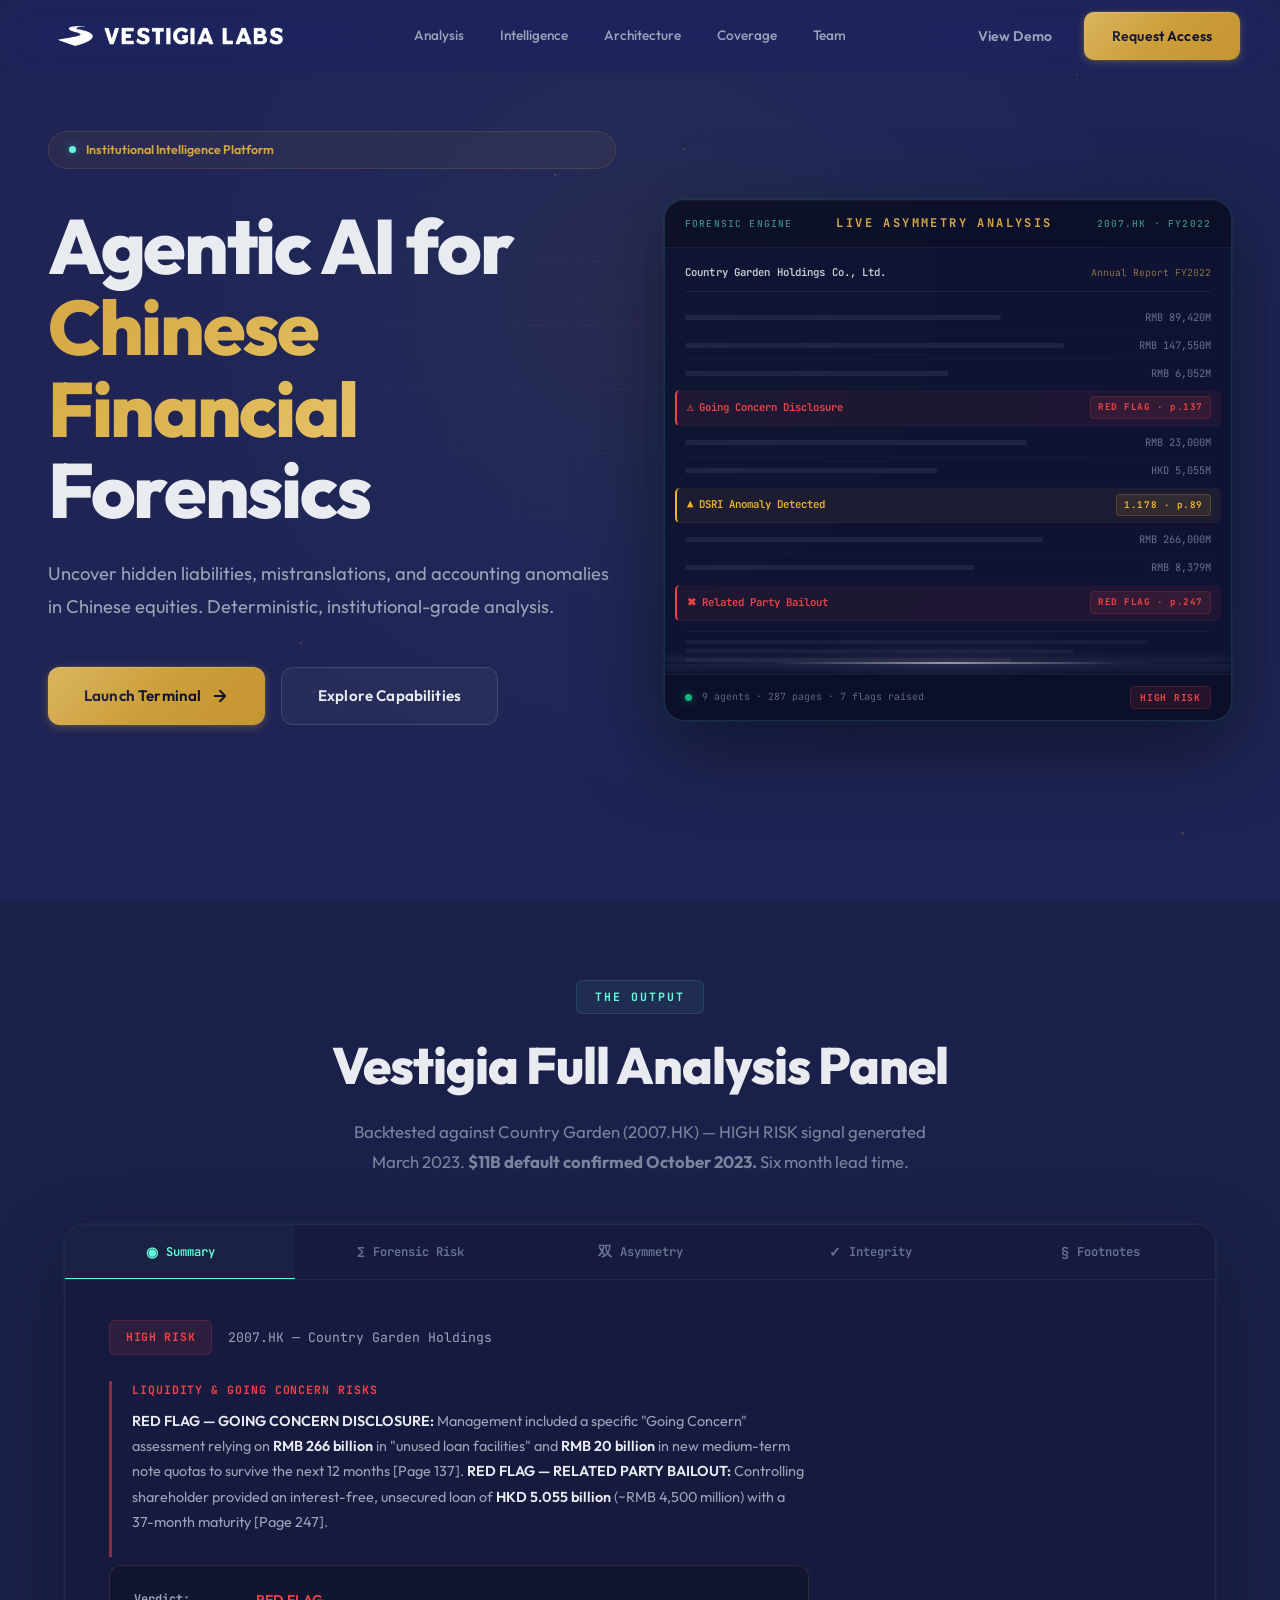
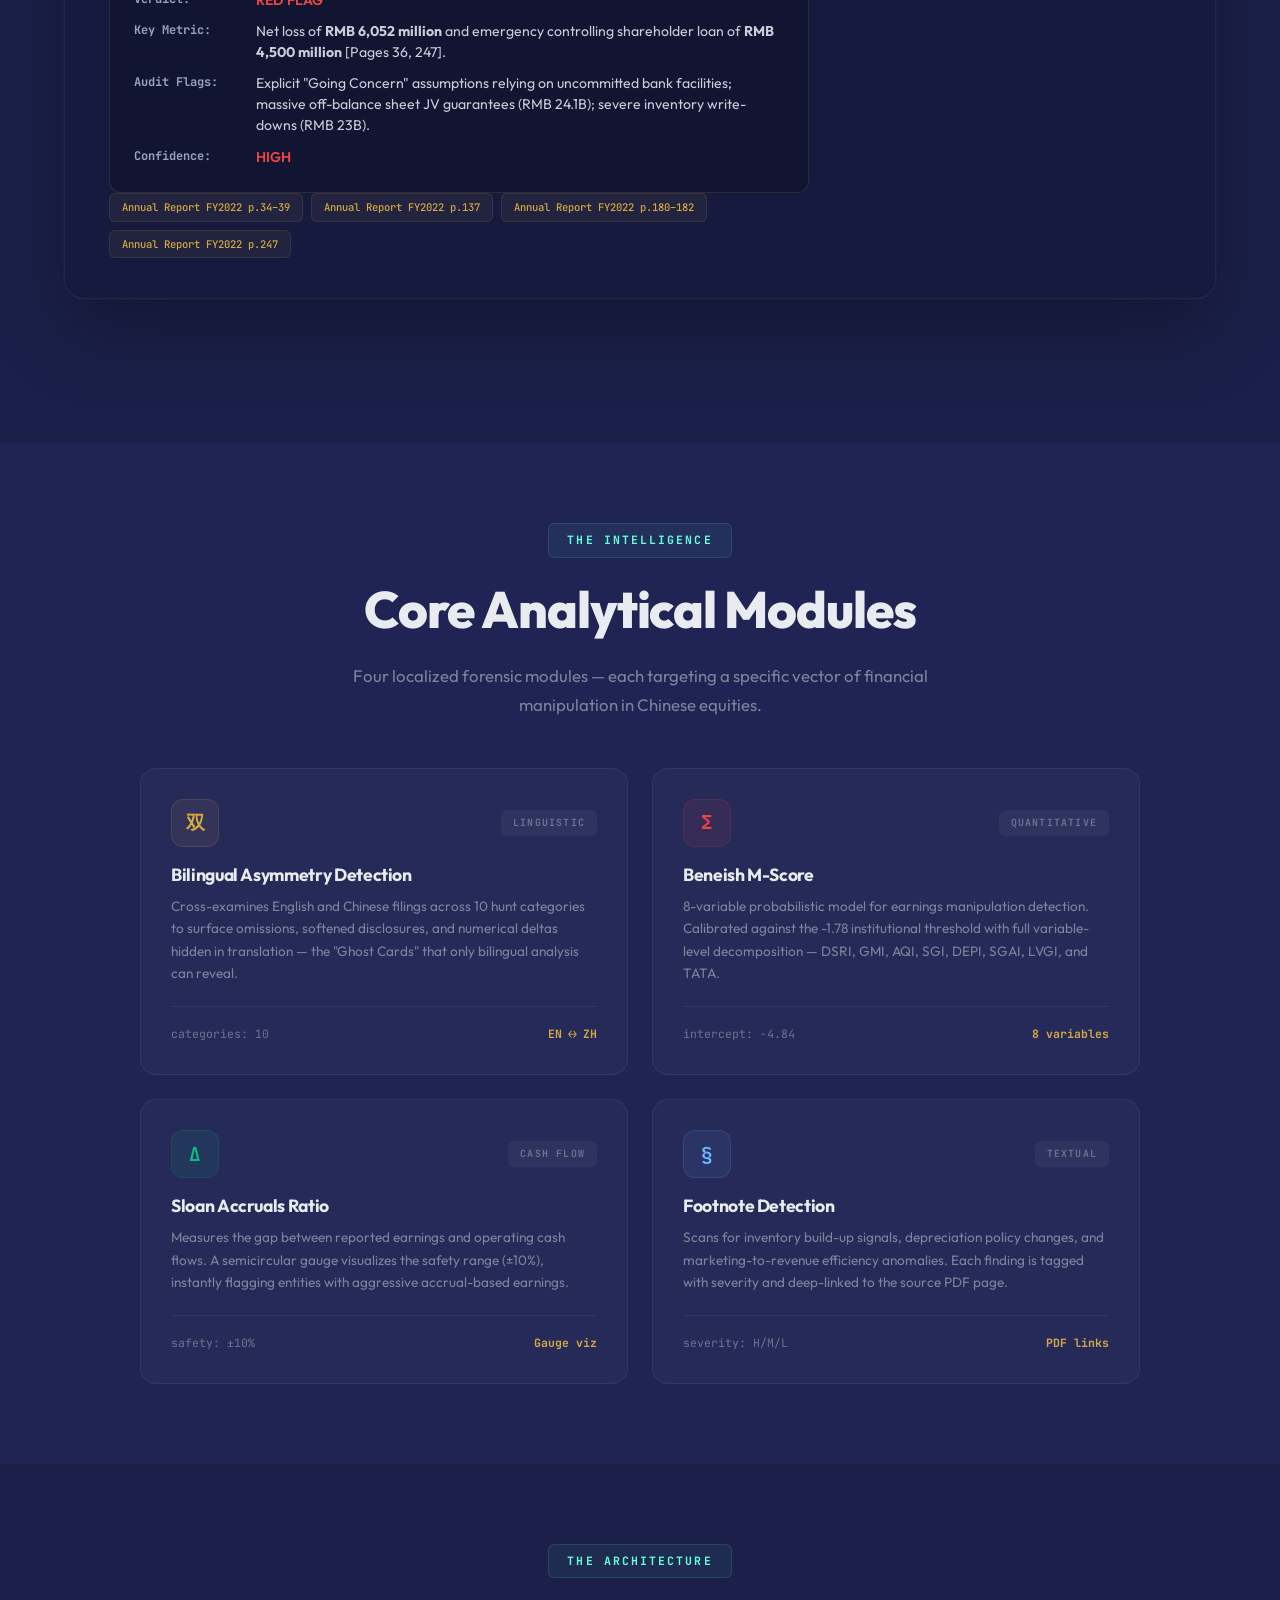
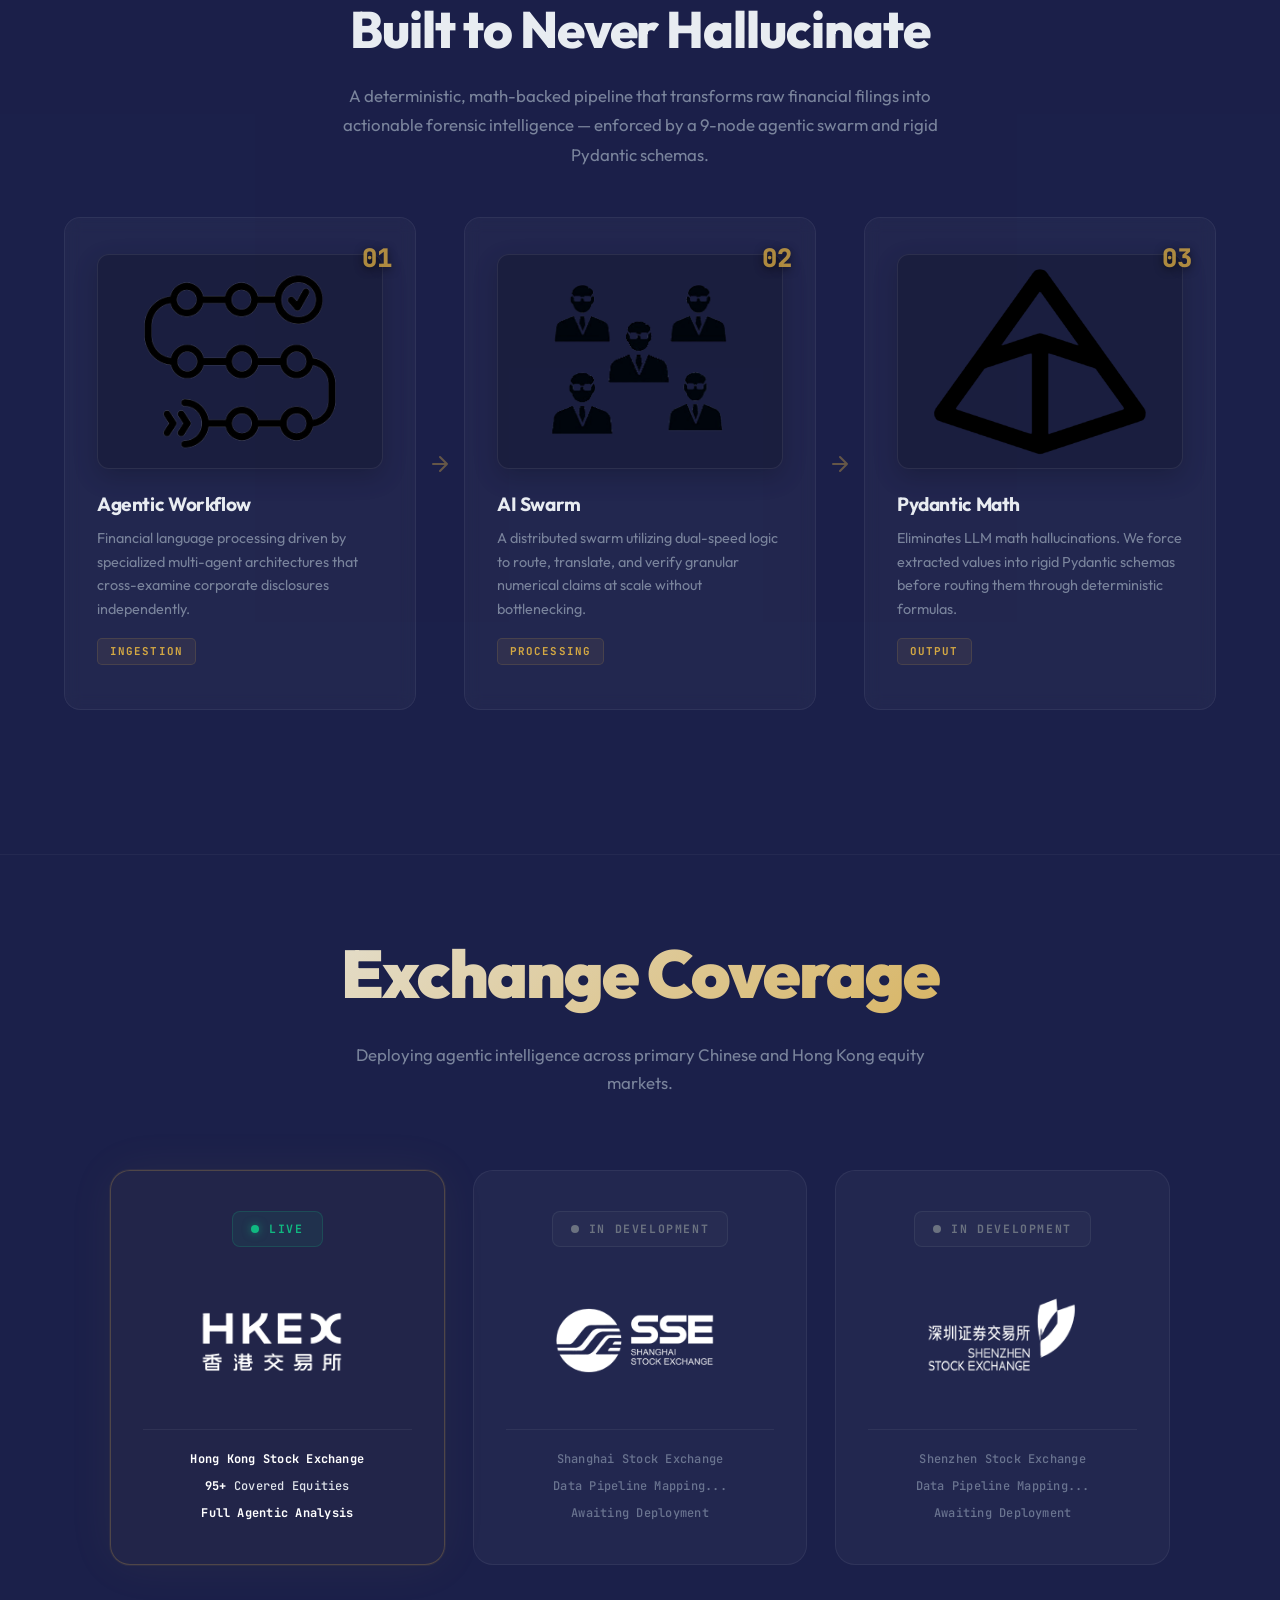
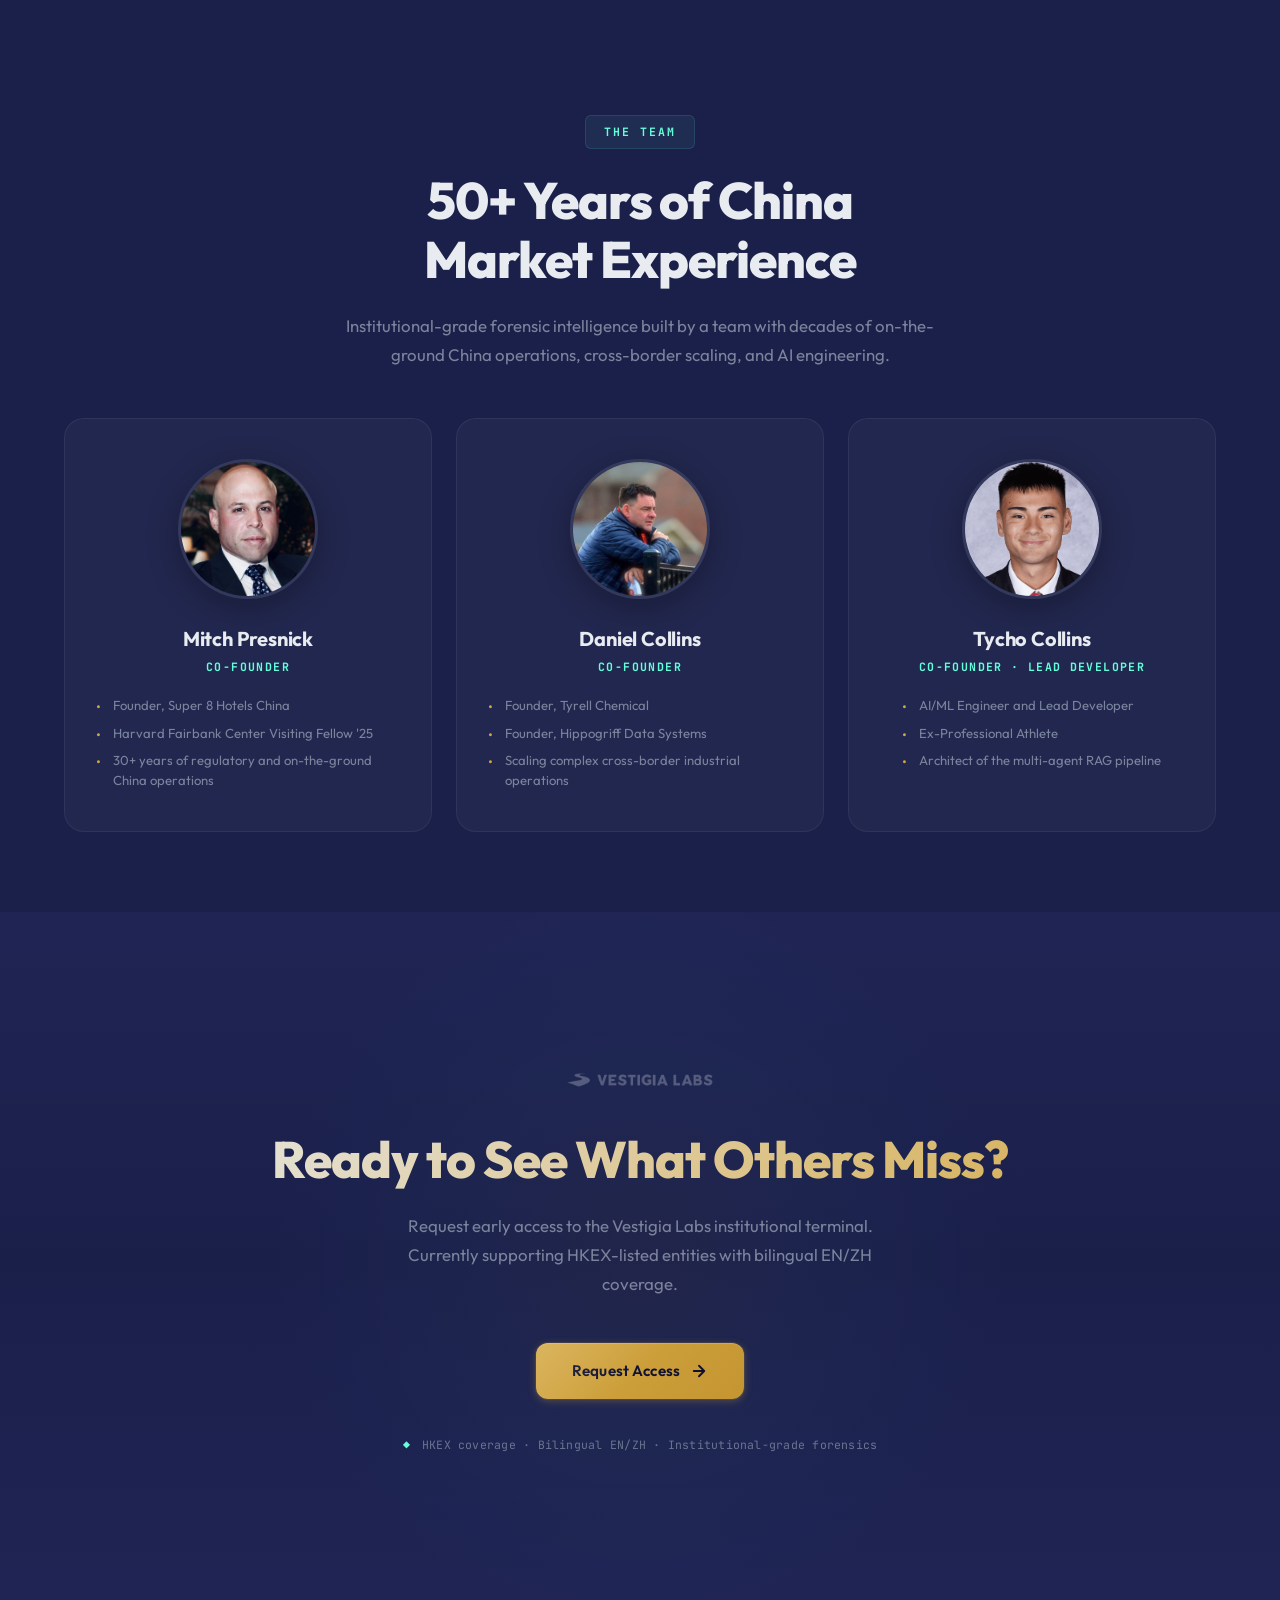
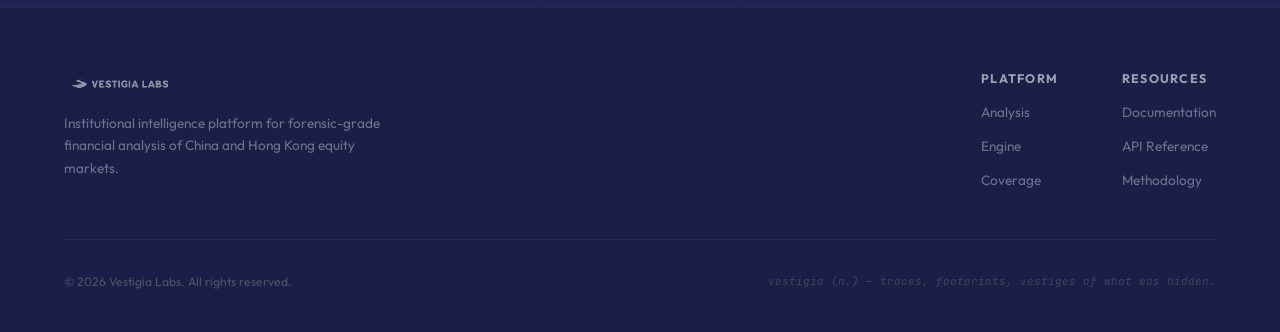
==== commit 9d0df7c1: "Hero: document scan viz, single white beam, section reorder, navbar update" ====
--- a/index.html
+++ b/index.html
@@ -56,96 +56,134 @@
 
     <!-- ═══════════════════════════════════════════ -->
     <!-- HERO SECTION                                -->
-    <!-- ═══════════════════════════════════════════ -->
     <section id="hero" class="hero">
         <div class="hero-grid-bg"></div>
         <div class="hero-radial"></div>
         <div class="hero-particles" id="hero-particles"></div>
         
-        <div class="hero-content">
-            <div class="hero-badge" id="hero-badge">
-                <span class="badge-dot"></span>
-                <span>Institutional Intelligence Platform</span>
-            </div>
-            
-            <h1 class="hero-title" id="hero-title">
-                <span class="hero-line">Agentic AI for</span>
-                <span class="hero-line hero-line-gold">Chinese Financial</span>
-                <span class="hero-line">Forensics</span>
-            </h1>
-            
-            <p class="hero-subtitle" id="hero-subtitle">
-                Uncover hidden liabilities, mistranslations, and accounting anomalies 
-                in Chinese equities. Deterministic, institutional-grade analysis.
-            </p>
-            
-            <div class="hero-actions" id="hero-actions">
-                <a href="#analysis" class="btn btn-primary btn-lg" id="hero-cta-primary">
-                    <span>Launch Terminal</span>
-                    <svg width="18" height="18" viewBox="0 0 24 24" fill="none" stroke="currentColor" stroke-width="2.5" stroke-linecap="round" stroke-linejoin="round">
-                        <path d="M5 12h14M12 5l7 7-7 7"/>
-                    </svg>
-                </a>
-                <a href="#capabilities" class="btn btn-outline btn-lg" id="hero-cta-secondary">
-                    <span>Explore Capabilities</span>
-                </a>
-            </div>
-        </div>
-
-        <div class="hero-terminal-preview" id="hero-terminal-preview">
-            <div class="terminal-window">
-                <div class="terminal-header">
-                    <div class="terminal-dots">
-                        <span class="dot dot-red"></span>
-                        <span class="dot dot-yellow"></span>
-                        <span class="dot dot-green"></span>
-                    </div>
-                    <span class="terminal-title">vestigia — forensic audit</span>
-                </div>
-                <div class="terminal-body" id="terminal-body">
-                    <div class="terminal-line">
-                        <span class="t-prompt">▸</span>
-                        <span class="t-cmd">audit</span>
-                        <span class="t-arg">--ticker 2007.HK</span>
-                        <span class="t-flag">--deep-scan</span>
-                    </div>
-                    <div class="terminal-line t-fade-1">
-                        <span class="t-system">⚡</span>
-                        <span class="t-info">Initializing forensic pipeline...</span>
-                    </div>
-                    <div class="terminal-line t-fade-2">
-                        <span class="t-system">◆</span>
-                        <span class="t-info">Retrieving EN + ZH filings from HKEX...</span>
-                    </div>
-                    <div class="terminal-line t-fade-3">
-                        <span class="t-system">◆</span>
-                        <span class="t-info">Running Beneish M-Score decomposition...</span>
-                    </div>
-                    <div class="terminal-line t-fade-4">
-                        <span class="t-warn">▲</span>
-                        <span class="t-warning">M-Score: -1.85 — GRAY AREA (above -2.22 safe zone)</span>
-                    </div>
-                    <div class="terminal-line t-fade-5">
-                        <span class="t-system">◆</span>
-                        <span class="t-info">Bilingual asymmetry scan: 10 categories...</span>
-                    </div>
-                    <div class="terminal-line t-fade-6">
-                        <span class="t-alert">✖</span>
-                        <span class="t-danger">RED FLAG: Going Concern disclosure — RMB 266B in unused loan assumptions</span>
-                    </div>
-                    <div class="terminal-line t-fade-7">
-                        <span class="t-system">◆</span>
-                        <span class="t-info">Footnote tracker: 5 critical findings detected...</span>
-                    </div>
-                    <div class="terminal-line t-fade-8">
-                        <span class="t-gold">★</span>
-                        <span class="t-verdict">VERDICT: HIGH RISK — 7 forensic flags raised</span>
-                    </div>
-                    <div class="terminal-cursor"></div>
+        <div class="hero-two-col">
+            <!-- LEFT: Copy -->
+            <div class="hero-content" id="hero-content-left">
+                <div class="hero-badge" id="hero-badge">
+                    <span class="badge-dot"></span>
+                    <span>Institutional Intelligence Platform</span>
+                </div>
+                
+                <h1 class="hero-title" id="hero-title">
+                    <span class="hero-line">Agentic AI for</span>
+                    <span class="hero-line hero-line-gold">Chinese Financial</span>
+                    <span class="hero-line">Forensics</span>
+                </h1>
+                
+                <p class="hero-subtitle" id="hero-subtitle">
+                    Uncover hidden liabilities, mistranslations, and accounting anomalies 
+                    in Chinese equities. Deterministic, institutional-grade analysis.
+                </p>
+                
+                <div class="hero-actions" id="hero-actions">
+                    <a href="#analysis" class="btn btn-primary btn-lg" id="hero-cta-primary">
+                        <span>Launch Terminal</span>
+                        <svg width="18" height="18" viewBox="0 0 24 24" fill="none" stroke="currentColor" stroke-width="2.5" stroke-linecap="round" stroke-linejoin="round">
+                            <path d="M5 12h14M12 5l7 7-7 7"/>
+                        </svg>
+                    </a>
+                    <a href="#capabilities" class="btn btn-outline btn-lg" id="hero-cta-secondary">
+                        <span>Explore Capabilities</span>
+                    </a>
+                </div>
+            </div>
+
+            <!-- RIGHT: Document Scan Visualization -->
+            <div class="hero-workflow" id="hero-terminal-preview">
+                <div class="workflow-panel">
+                    <div class="workflow-panel-header">
+                        <span class="workflow-label-side">FORENSIC ENGINE</span>
+                        <span class="workflow-title-center">LIVE ASYMMETRY ANALYSIS</span>
+                        <span class="workflow-label-side">2007.HK · FY2022</span>
+                    </div>
+
+                    <div class="scan-document" id="scan-doc">
+
+                        <!-- Document title block -->
+                        <div class="doc-title-row">
+                            <span class="doc-company">Country Garden Holdings Co., Ltd.</span>
+                            <span class="doc-page-ref">Annual Report FY2022</span>
+                        </div>
+
+                        <!-- Normal rows -->
+                        <div class="doc-data-row">
+                            <div class="doc-line-placeholder" style="width:60%;"></div>
+                            <span class="doc-figure">RMB 89,420M</span>
+                        </div>
+                        <div class="doc-data-row">
+                            <div class="doc-line-placeholder" style="width:72%;"></div>
+                            <span class="doc-figure">RMB 147,550M</span>
+                        </div>
+                        <div class="doc-data-row">
+                            <div class="doc-line-placeholder" style="width:50%;"></div>
+                            <span class="doc-figure">RMB 6,052M</span>
+                        </div>
+
+                        <!-- FLAGGED: Going Concern — RED -->
+                        <div class="doc-data-row doc-flagged doc-flagged-red">
+                            <span class="doc-flag-text">⚠ Going Concern Disclosure</span>
+                            <span class="doc-flag-badge badge-danger">RED FLAG · p.137</span>
+                        </div>
+
+                        <!-- Normal rows -->
+                        <div class="doc-data-row">
+                            <div class="doc-line-placeholder" style="width:65%;"></div>
+                            <span class="doc-figure">RMB 23,000M</span>
+                        </div>
+                        <div class="doc-data-row">
+                            <div class="doc-line-placeholder" style="width:48%;"></div>
+                            <span class="doc-figure">HKD 5,055M</span>
+                        </div>
+
+                        <!-- FLAGGED: DSRI Anomaly — YELLOW -->
+                        <div class="doc-data-row doc-flagged doc-flagged-warn">
+                            <span class="doc-flag-text">▲ DSRI Anomaly Detected</span>
+                            <span class="doc-flag-badge badge-warn">1.178 · p.89</span>
+                        </div>
+
+                        <!-- Normal rows -->
+                        <div class="doc-data-row">
+                            <div class="doc-line-placeholder" style="width:68%;"></div>
+                            <span class="doc-figure">RMB 266,000M</span>
+                        </div>
+                        <div class="doc-data-row">
+                            <div class="doc-line-placeholder" style="width:55%;"></div>
+                            <span class="doc-figure">RMB 8,379M</span>
+                        </div>
+
+                        <!-- FLAGGED: Related Party — RED -->
+                        <div class="doc-data-row doc-flagged doc-flagged-red">
+                            <span class="doc-flag-text">✖ Related Party Bailout</span>
+                            <span class="doc-flag-badge badge-danger">RED FLAG · p.247</span>
+                        </div>
+
+                        <!-- Footnotes block -->
+                        <div class="doc-footnote-section">
+                            <div class="doc-fn-line" style="width:88%;"></div>
+                            <div class="doc-fn-line" style="width:74%;"></div>
+                            <div class="doc-fn-line" style="width:62%;"></div>
+                        </div>
+
+                        <!-- SCAN BEAM — single white scanner -->
+                        <div class="scan-beam scan-beam-white"></div>
+                    </div>
+
+                    <!-- Status bar -->
+                    <div class="scan-status-bar">
+                        <span class="status-indicator"></span>
+                        <span class="status-text">9 agents · 287 pages · 7 flags raised</span>
+                        <span class="status-verdict verdict-high">HIGH RISK</span>
+                    </div>
                 </div>
             </div>
         </div>
     </section>
+
 
     <!-- ═══════════════════════════════════════════ -->
     <!-- THE ANALYSIS PANEL — Proof First            -->
--- a/styles.css
+++ b/styles.css
@@ -278,7 +278,8 @@
     min-height: 100vh;
     display: flex;
     align-items: center;
-    padding: 120px 24px 80px;
+    justify-content: center;
+    padding: 100px 48px 80px;
     overflow: hidden;
 }
 
@@ -310,12 +311,360 @@
     pointer-events: none;
 }
 
-.hero-content {
-    max-width: 1200px;
+.hero-two-col {
+    max-width: 1280px;
     margin: 0 auto;
     width: 100%;
+    display: grid;
+    grid-template-columns: 1fr 1fr;
+    align-items: center;
+    gap: 48px;
     position: relative;
     z-index: 2;
+}
+
+.hero-content {
+    position: relative;
+    display: flex;
+    flex-direction: column;
+    justify-content: center;
+    align-self: center;
+}
+
+/* ── Hero Workflow Diagram — vertical centering fix —– */
+.hero-workflow {
+    animation: fadeInRight 1s ease 0.5s forwards;
+    opacity: 0;
+    align-self: center;
+}
+
+.workflow-panel {
+    background: rgba(10, 14, 40, 0.75);
+    border: 1px solid rgba(100, 255, 218, 0.12);
+    border-radius: 20px;
+    overflow: hidden;
+    box-shadow:
+        0 24px 80px rgba(0, 0, 0, 0.5),
+        0 0 0 1px rgba(255, 255, 255, 0.04),
+        0 0 60px rgba(100, 255, 218, 0.04),
+        inset 0 1px 0 rgba(255, 255, 255, 0.05);
+    backdrop-filter: blur(20px);
+    -webkit-backdrop-filter: blur(20px);
+}
+
+.workflow-panel-header {
+    display: flex;
+    align-items: center;
+    justify-content: space-between;
+    padding: 14px 20px;
+    background: rgba(0, 0, 0, 0.2);
+    border-bottom: 1px solid rgba(255, 255, 255, 0.05);
+}
+
+.workflow-title-center {
+    font-family: 'JetBrains Mono', monospace;
+    font-size: 0.75rem;
+    font-weight: 700;
+    letter-spacing: 0.2em;
+    color: #D4A843;
+    text-transform: uppercase;
+}
+
+.workflow-label-side {
+    font-family: 'JetBrains Mono', monospace;
+    font-size: 0.6rem;
+    font-weight: 600;
+    letter-spacing: 0.12em;
+    color: rgba(100, 255, 218, 0.5);
+    text-transform: uppercase;
+}
+
+.workflow-svg {
+    width: 100%;
+    height: auto;
+    display: block;
+    padding: 8px 4px 4px;
+}
+
+/* Node pulse animations */
+@keyframes node-pulse-gold {
+    0%, 100% { opacity: 1; r: 34; }
+    50% { opacity: 0.7; }
+}
+
+@keyframes node-pulse-teal {
+    0%, 100% { opacity: 1; }
+    50% { opacity: 0.65; }
+}
+
+@keyframes node-pulse-blue {
+    0%, 100% { opacity: 1; }
+    50% { opacity: 0.6; }
+}
+
+@keyframes node-pulse-orange {
+    0%, 100% { opacity: 1; }
+    50% { opacity: 0.6; }
+}
+
+.node-pulse-gold {
+    animation: node-pulse-gold 3s ease-in-out infinite;
+}
+
+.node-pulse-teal {
+    animation: node-pulse-teal 2.8s ease-in-out infinite 0.3s;
+}
+
+.node-pulse-blue {
+    animation: node-pulse-blue 3.2s ease-in-out infinite 0.6s;
+}
+
+.node-pulse-orange {
+    animation: node-pulse-orange 3s ease-in-out infinite 0.9s;
+}
+
+/* Flow line dash animation */
+@keyframes dash {
+    to {
+        stroke-dashoffset: -20;
+    }
+}
+
+
+/* ═══════════════════════════════════════════════
+   DOCUMENT SCAN VISUALIZATION
+   ═══════════════════════════════════════════════ */
+
+/* Document container — clipping parent for the beams */
+.scan-document {
+    position: relative;
+    overflow: hidden;
+    padding: 16px 20px 12px;
+    border-bottom: 1px solid rgba(255, 255, 255, 0.04);
+}
+
+/* Document heading row */
+.doc-title-row {
+    display: flex;
+    align-items: baseline;
+    justify-content: space-between;
+    margin-bottom: 12px;
+    padding-bottom: 10px;
+    border-bottom: 1px solid rgba(255, 255, 255, 0.06);
+}
+
+.doc-company {
+    font-family: 'JetBrains Mono', monospace;
+    font-size: 0.67rem;
+    font-weight: 600;
+    color: rgba(232, 236, 241, 0.85);
+    letter-spacing: 0.01em;
+}
+
+.doc-page-ref {
+    font-family: 'JetBrains Mono', monospace;
+    font-size: 0.6rem;
+    color: rgba(212, 168, 67, 0.65);
+    white-space: nowrap;
+    margin-left: 8px;
+}
+
+/* Normal data rows */
+.doc-data-row {
+    display: flex;
+    align-items: center;
+    justify-content: space-between;
+    padding: 5px 0;
+    border-bottom: 1px solid rgba(255, 255, 255, 0.025);
+    position: relative;
+    gap: 8px;
+}
+
+.doc-line-placeholder {
+    height: 5px;
+    background: rgba(255, 255, 255, 0.07);
+    border-radius: 2px;
+    flex-shrink: 0;
+}
+
+.doc-figure {
+    font-family: 'JetBrains Mono', monospace;
+    font-size: 0.65rem;
+    color: rgba(154, 163, 184, 0.65);
+    white-space: nowrap;
+    flex-shrink: 0;
+}
+
+/* Flagged rows */
+.doc-flagged {
+    border-radius: 5px;
+    padding: 6px 10px;
+    margin: 3px -10px;
+    display: flex;
+    align-items: center;
+    justify-content: space-between;
+    gap: 8px;
+}
+
+.doc-flagged-red {
+    background: rgba(239, 68, 68, 0.07);
+    border-left: 2px solid #EF4444;
+}
+
+.doc-flagged-warn {
+    background: rgba(240, 180, 41, 0.06);
+    border-left: 2px solid #F0B429;
+}
+
+.doc-flag-text {
+    font-family: 'JetBrains Mono', monospace;
+    font-size: 0.67rem;
+    font-weight: 600;
+    white-space: nowrap;
+}
+
+.doc-flagged-red .doc-flag-text { color: #EF4444; }
+.doc-flagged-warn .doc-flag-text { color: #F0B429; }
+
+.doc-flag-badge {
+    font-family: 'JetBrains Mono', monospace;
+    font-size: 0.58rem;
+    font-weight: 700;
+    padding: 3px 7px;
+    border-radius: 4px;
+    letter-spacing: 0.06em;
+    white-space: nowrap;
+    flex-shrink: 0;
+}
+
+.badge-danger {
+    background: rgba(239, 68, 68, 0.1);
+    color: #EF4444;
+    border: 1px solid rgba(239, 68, 68, 0.18);
+}
+
+.badge-warn {
+    background: rgba(240, 180, 41, 0.1);
+    color: #F0B429;
+    border: 1px solid rgba(240, 180, 41, 0.18);
+}
+
+/* Footnotes */
+.doc-footnote-section {
+    margin-top: 10px;
+    padding-top: 8px;
+    border-top: 1px solid rgba(255, 255, 255, 0.04);
+    display: flex;
+    flex-direction: column;
+    gap: 5px;
+}
+
+.doc-fn-line {
+    height: 4px;
+    background: rgba(255, 255, 255, 0.045);
+    border-radius: 2px;
+}
+
+/* ── Scan Beams ── */
+.scan-beam {
+    position: absolute;
+    left: 0;
+    right: 0;
+    height: 2px;
+    z-index: 10;
+    pointer-events: none;
+}
+
+.scan-beam::before {
+    content: '';
+    position: absolute;
+    left: 0;
+    right: 0;
+    height: 36px;
+    top: -17px;
+    opacity: 0.07;
+    border-radius: 50%;
+    background: inherit;
+    filter: blur(10px);
+}
+
+.scan-beam-white {
+    background: linear-gradient(90deg, transparent 0%, rgba(255,255,255,0.06) 20%, rgba(255,255,255,0.55) 50%, rgba(255,255,255,0.06) 80%, transparent 100%);
+    box-shadow: 0 0 12px rgba(255, 255, 255, 0.4), 0 0 28px rgba(255, 255, 255, 0.12);
+    animation: scan-sweep 4.5s ease-in-out infinite;
+}
+
+@keyframes scan-sweep {
+    0%   { top: 0%; }
+    50%  { top: calc(100% - 2px); }
+    100% { top: 0%; }
+}
+
+/* Beam agent labels */
+.beam-agent-label {
+    position: absolute;
+    right: 6px;
+    top: -11px;
+    font-family: 'JetBrains Mono', monospace;
+    font-size: 0.58rem;
+    font-weight: 700;
+    letter-spacing: 0.05em;
+    padding: 2px 7px;
+    border-radius: 4px;
+    white-space: nowrap;
+    opacity: 0.95;
+}
+
+.beam-label-gold   { background: rgba(212, 168, 67, 0.12); color: #D4A843; border: 1px solid rgba(212, 168, 67, 0.25); }
+.beam-label-teal   { background: rgba(100, 255, 218, 0.08); color: #64ffda; border: 1px solid rgba(100, 255, 218, 0.2); }
+.beam-label-blue   { background: rgba(108, 182, 255, 0.08); color: #6CB6FF; border: 1px solid rgba(108, 182, 255, 0.2); }
+.beam-label-purple { background: rgba(167, 139, 250, 0.08); color: #A78BFA; border: 1px solid rgba(167, 139, 250, 0.2); }
+
+/* Status bar */
+.scan-status-bar {
+    display: flex;
+    align-items: center;
+    gap: 10px;
+    padding: 11px 20px;
+    background: rgba(0, 0, 0, 0.18);
+}
+
+.status-indicator {
+    width: 7px;
+    height: 7px;
+    border-radius: 50%;
+    background: #10B981;
+    box-shadow: 0 0 8px rgba(16, 185, 129, 0.6);
+    animation: pulse-dot 2s ease-in-out infinite;
+    flex-shrink: 0;
+}
+
+.status-text {
+    font-family: 'JetBrains Mono', monospace;
+    font-size: 0.62rem;
+    color: rgba(106, 116, 144, 0.85);
+    flex: 1;
+}
+
+.status-verdict {
+    font-family: 'JetBrains Mono', monospace;
+    font-size: 0.6rem;
+    font-weight: 700;
+    padding: 3px 9px;
+    border-radius: 5px;
+    letter-spacing: 0.08em;
+}
+
+.verdict-high {
+    background: rgba(239, 68, 68, 0.08);
+    color: #EF4444;
+    border: 1px solid rgba(239, 68, 68, 0.18);
+    animation: verdict-pulse 2.5s ease-in-out infinite;
+}
+
+@keyframes verdict-pulse {
+    0%, 100% { box-shadow: 0 0 0 0 rgba(239, 68, 68, 0); }
+    50% { box-shadow: 0 0 0 4px rgba(239, 68, 68, 0.08); }
 }
 
 .hero-badge {
@@ -678,12 +1027,12 @@
 @keyframes fadeInRight {
     from {
         opacity: 0;
-        transform: translateY(-50%) translateX(40px);
+        transform: translateX(40px);
     }
 
     to {
         opacity: 1;
-        transform: translateY(-50%) translateX(0);
+        transform: translateX(0);
     }
 }
 
@@ -2320,20 +2669,16 @@
    ═══════════════════════════════════════════════ */
 @media (max-width: 1024px) {
     .hero {
-        flex-direction: column;
         padding-top: 100px;
     }
 
-    .hero-terminal-preview {
-        position: relative;
-        right: 0;
-        top: 0;
-        transform: none;
-        width: 100%;
-        max-width: 580px;
-        margin-top: 48px;
+    .hero-two-col {
+        grid-template-columns: 1fr;
+        gap: 40px;
+    }
+
+    .hero-workflow {
         animation: fadeInUp 1s ease 0.5s forwards;
-        opacity: 0;
     }
 
     .hero-metrics {
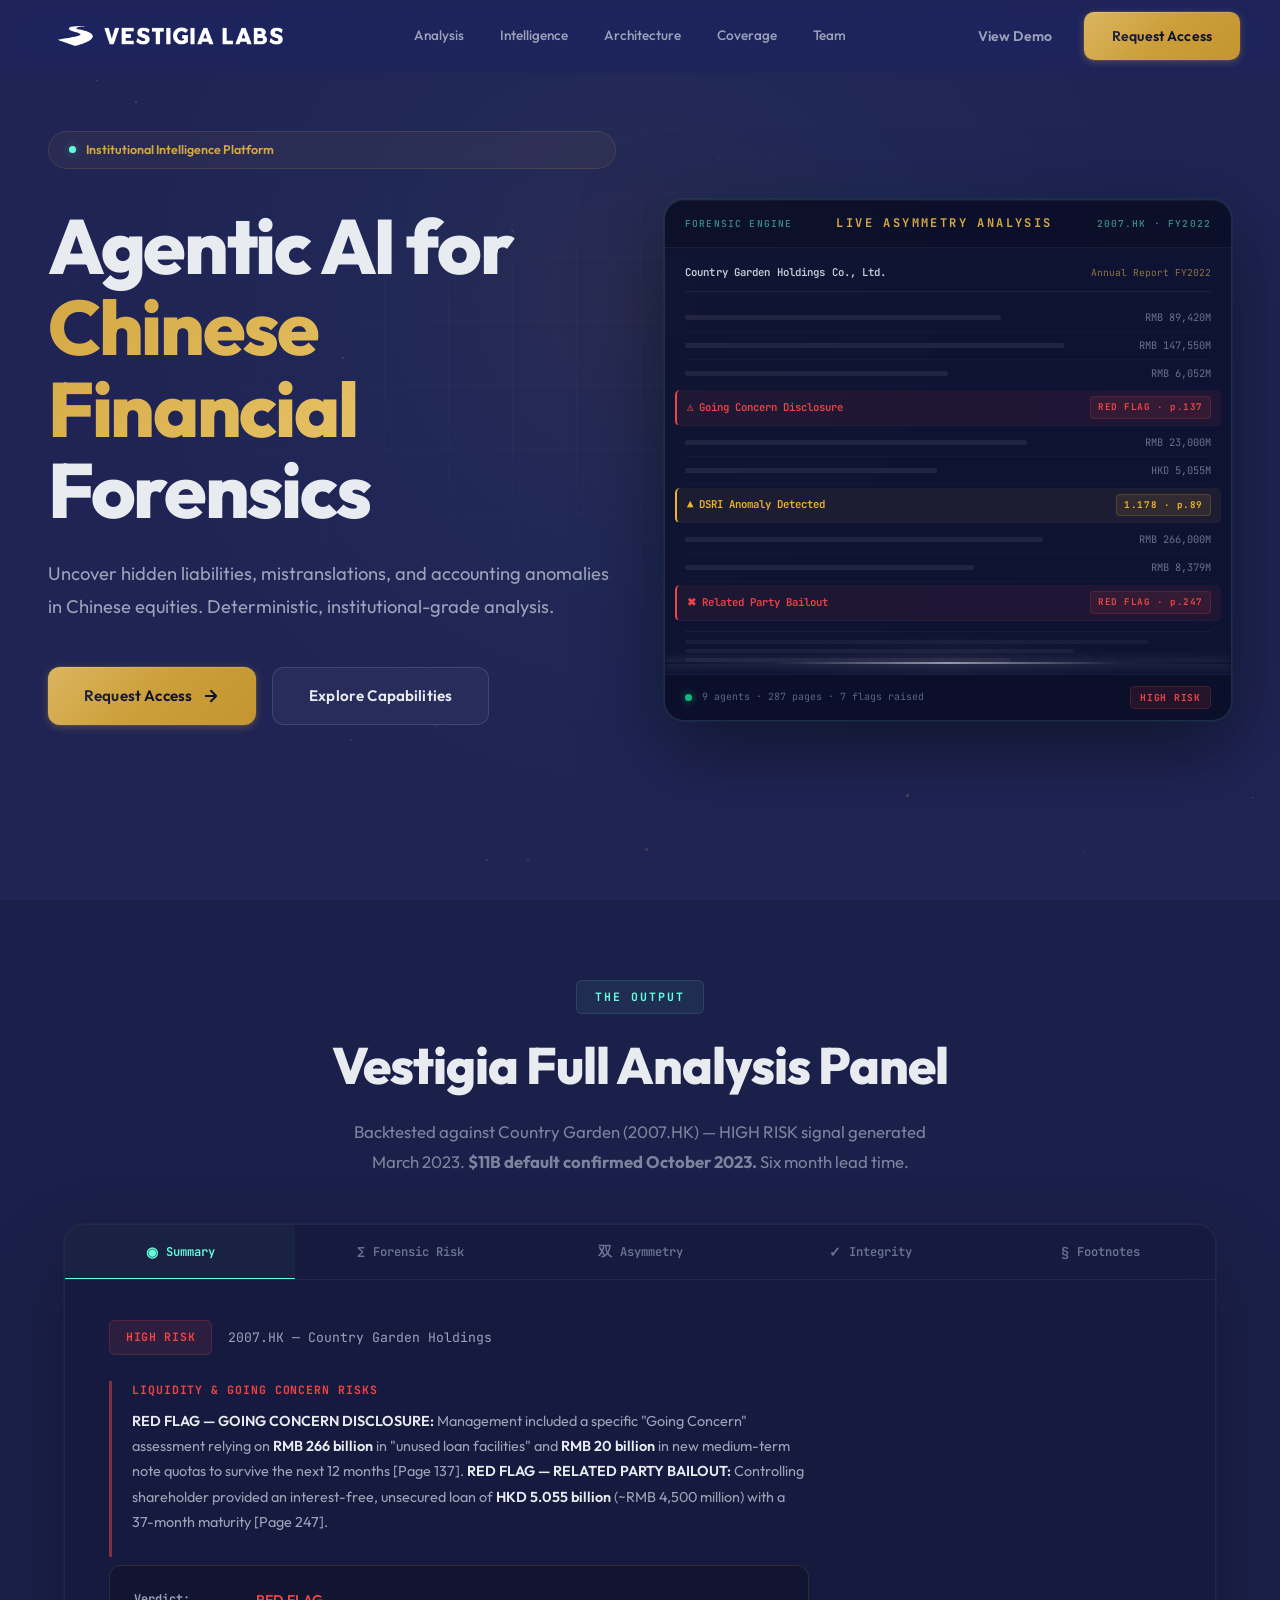
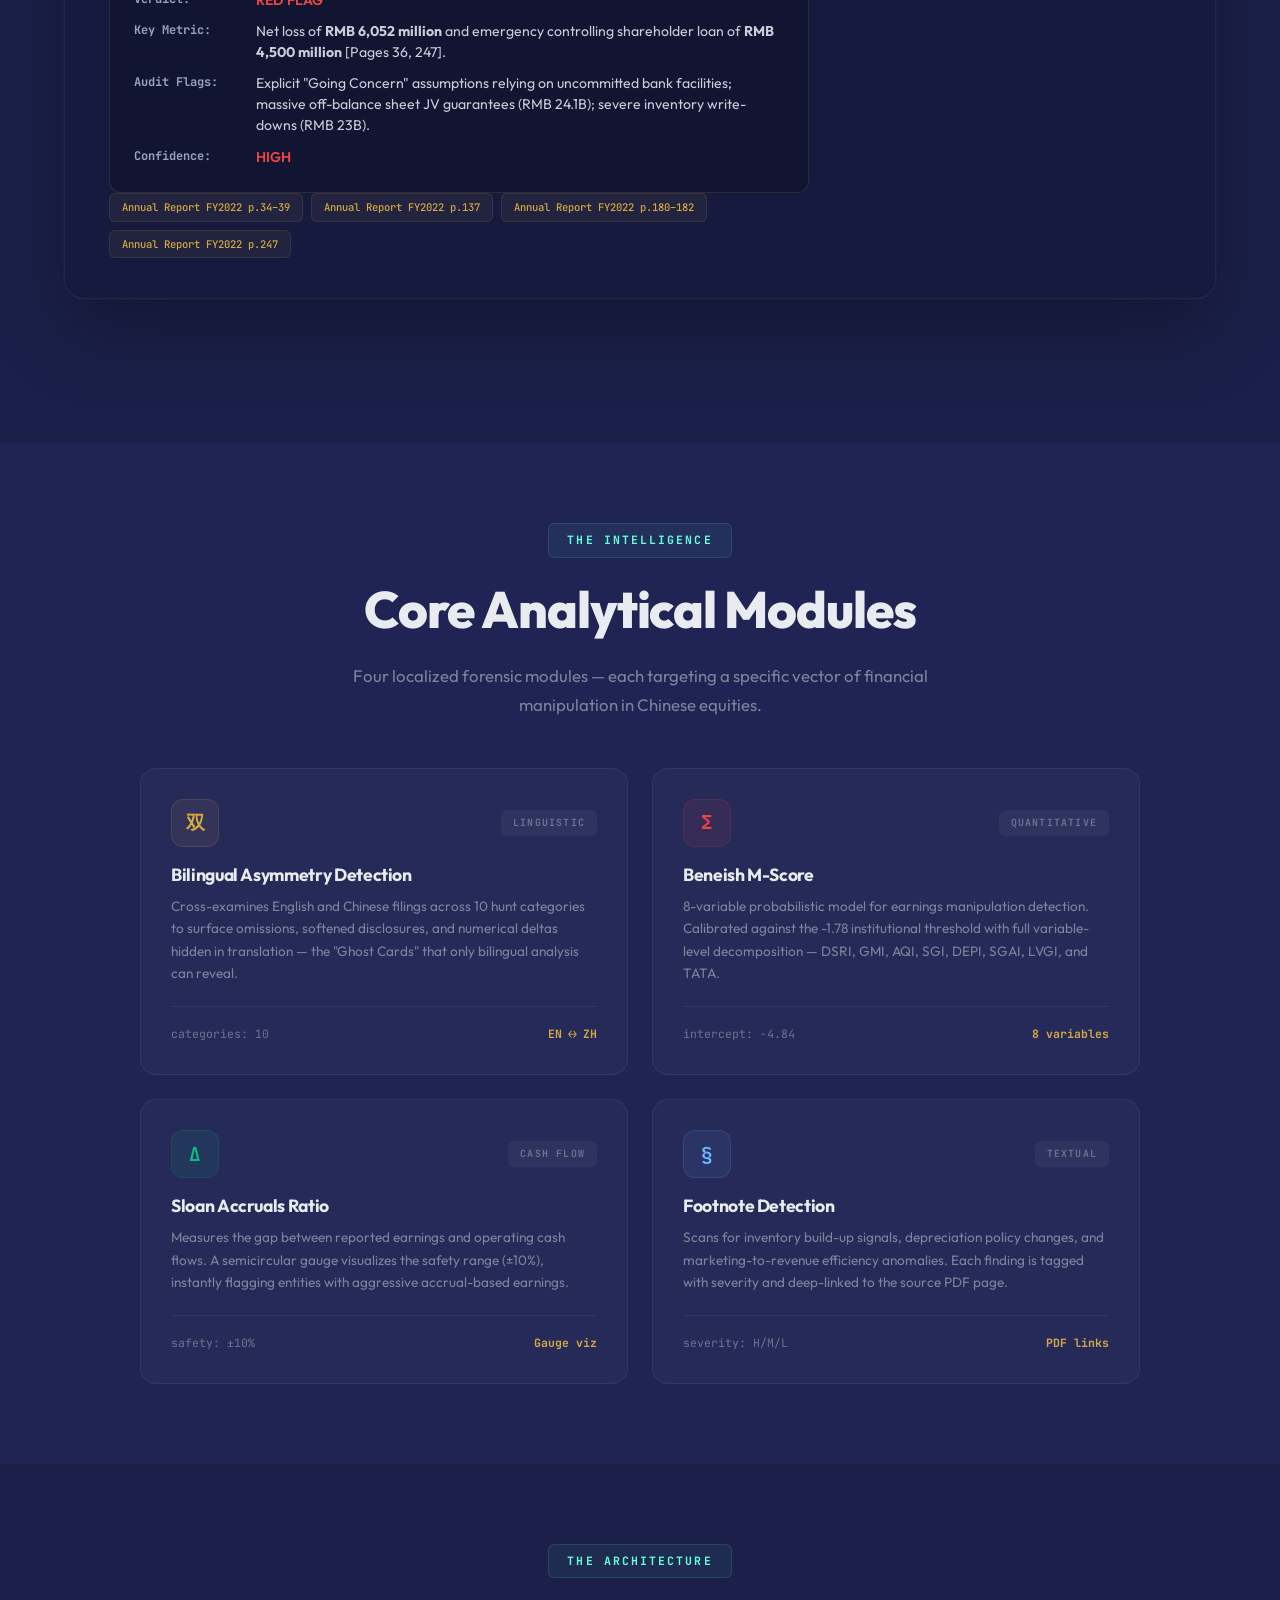
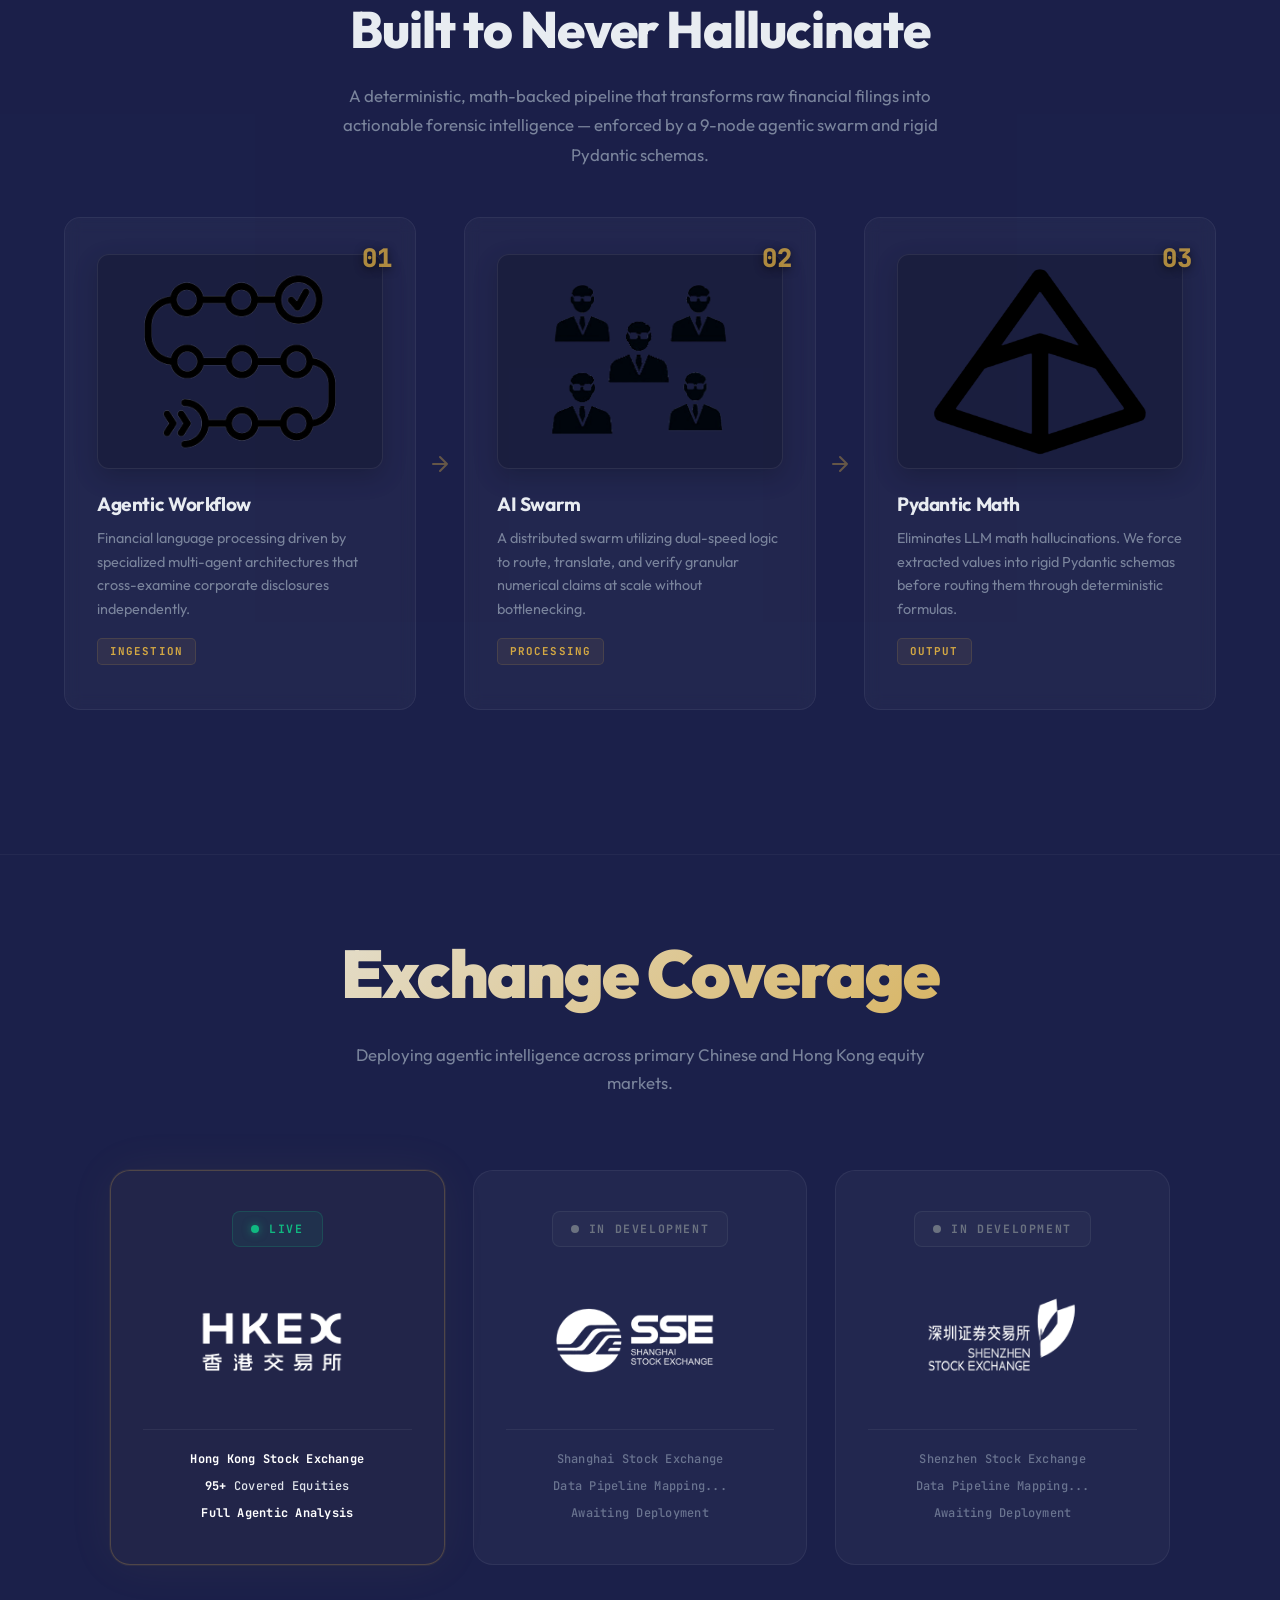
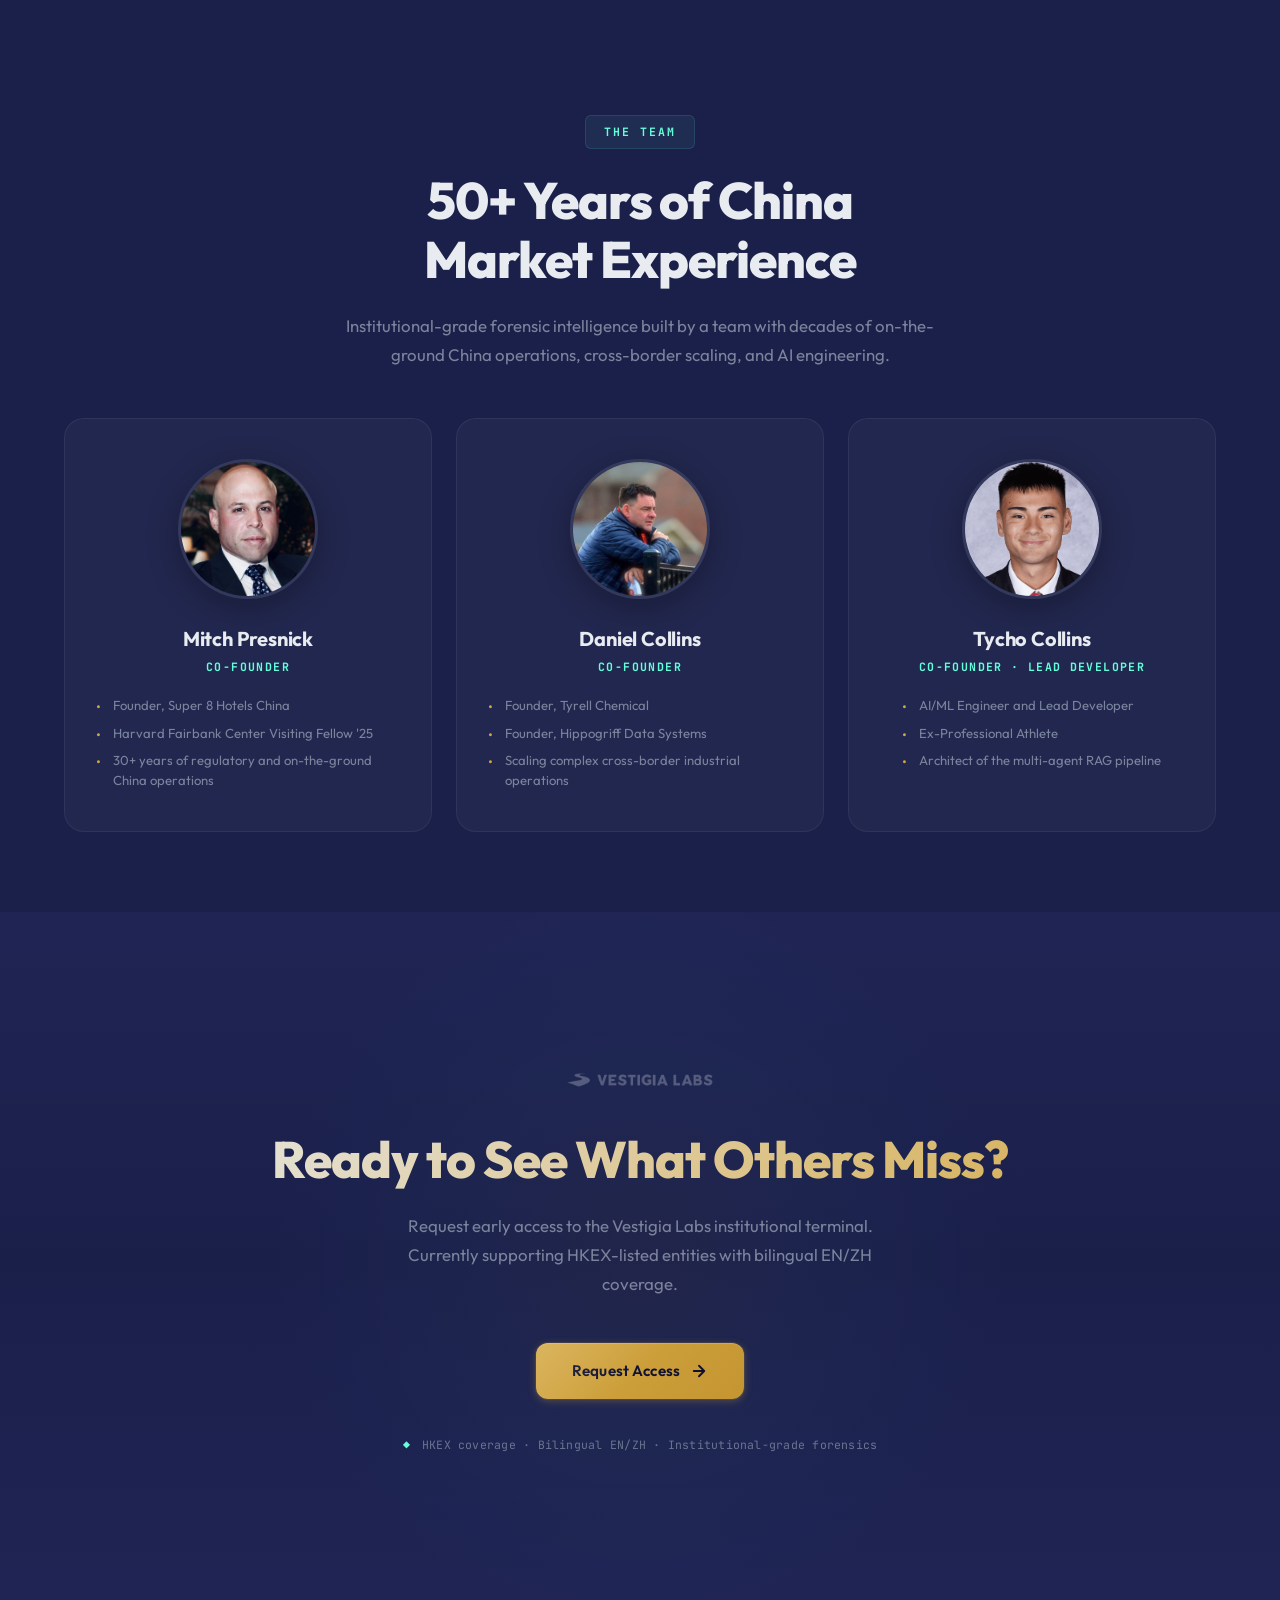
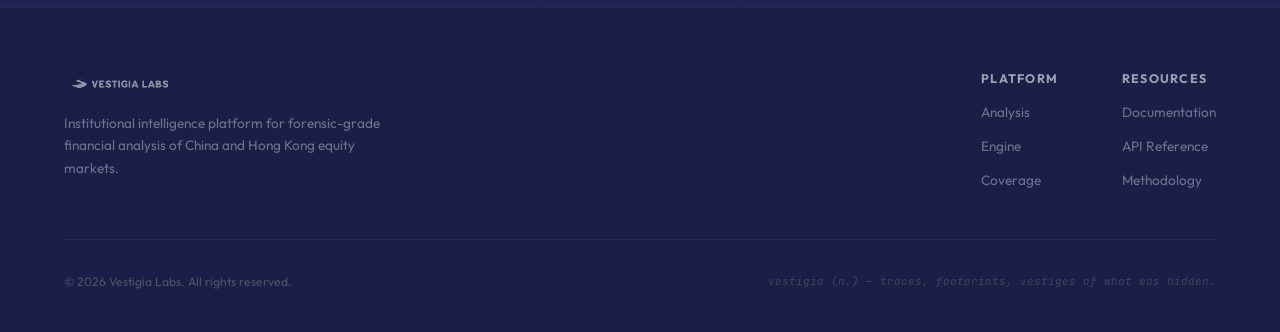
==== commit 6a51f072: "Hero CTA: Launch Terminal → Request Access" ====
--- a/index.html
+++ b/index.html
@@ -81,8 +81,8 @@
                 </p>
                 
                 <div class="hero-actions" id="hero-actions">
-                    <a href="#analysis" class="btn btn-primary btn-lg" id="hero-cta-primary">
-                        <span>Launch Terminal</span>
+                    <a href="#access" class="btn btn-primary btn-lg" id="hero-cta-primary">
+                        <span>Request Access</span>
                         <svg width="18" height="18" viewBox="0 0 24 24" fill="none" stroke="currentColor" stroke-width="2.5" stroke-linecap="round" stroke-linejoin="round">
                             <path d="M5 12h14M12 5l7 7-7 7"/>
                         </svg>
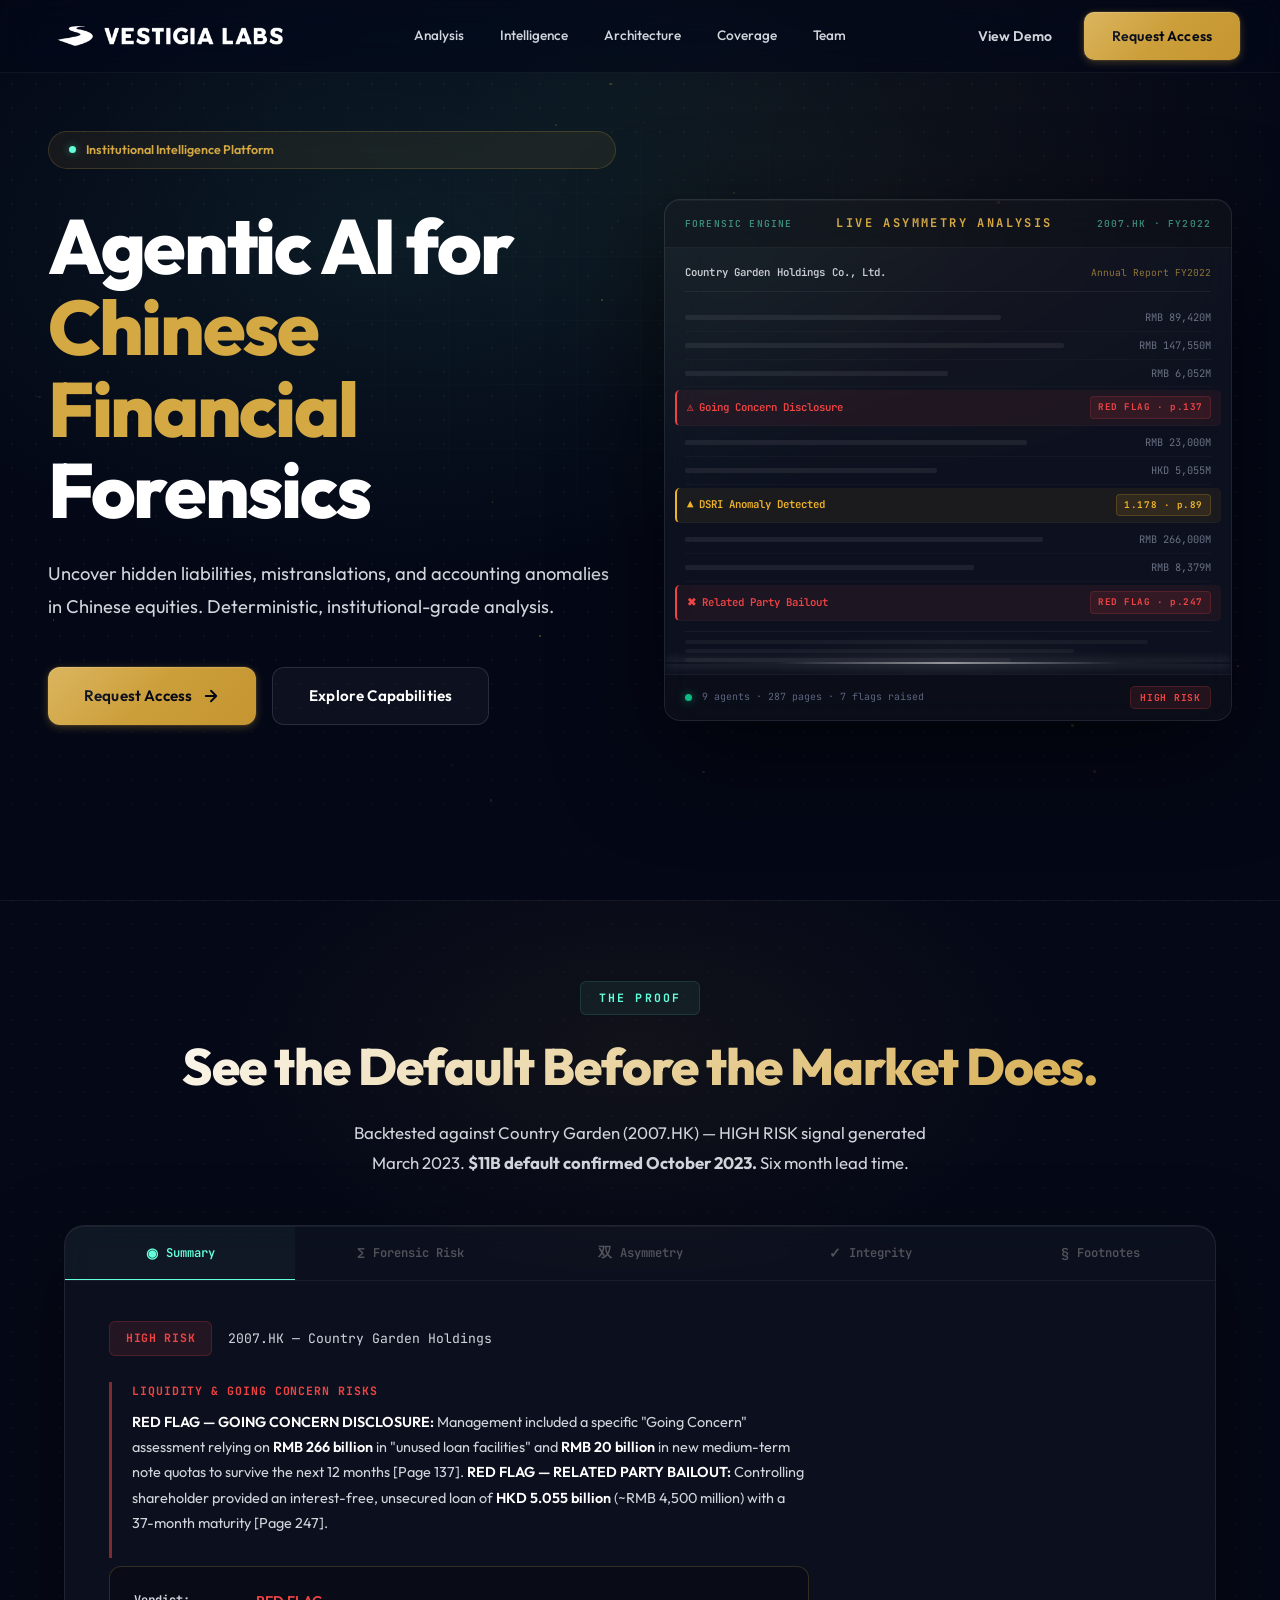
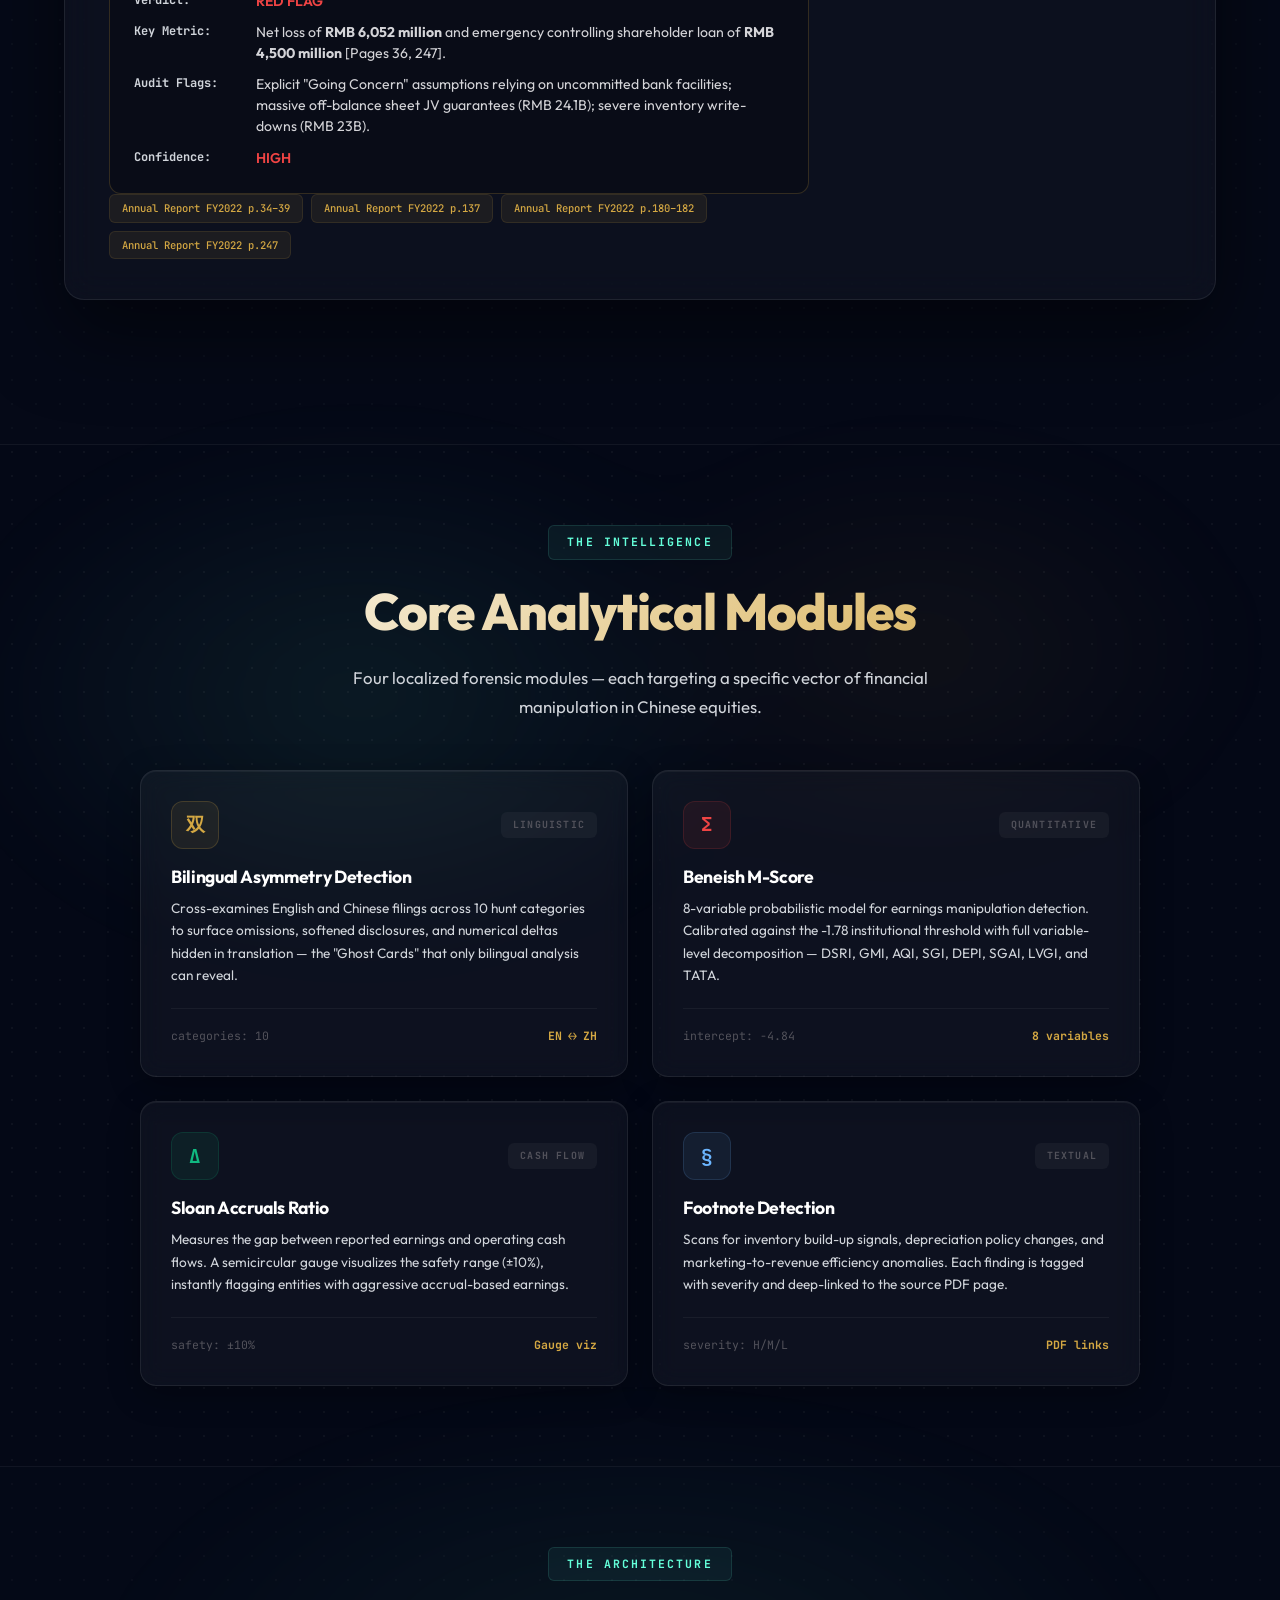
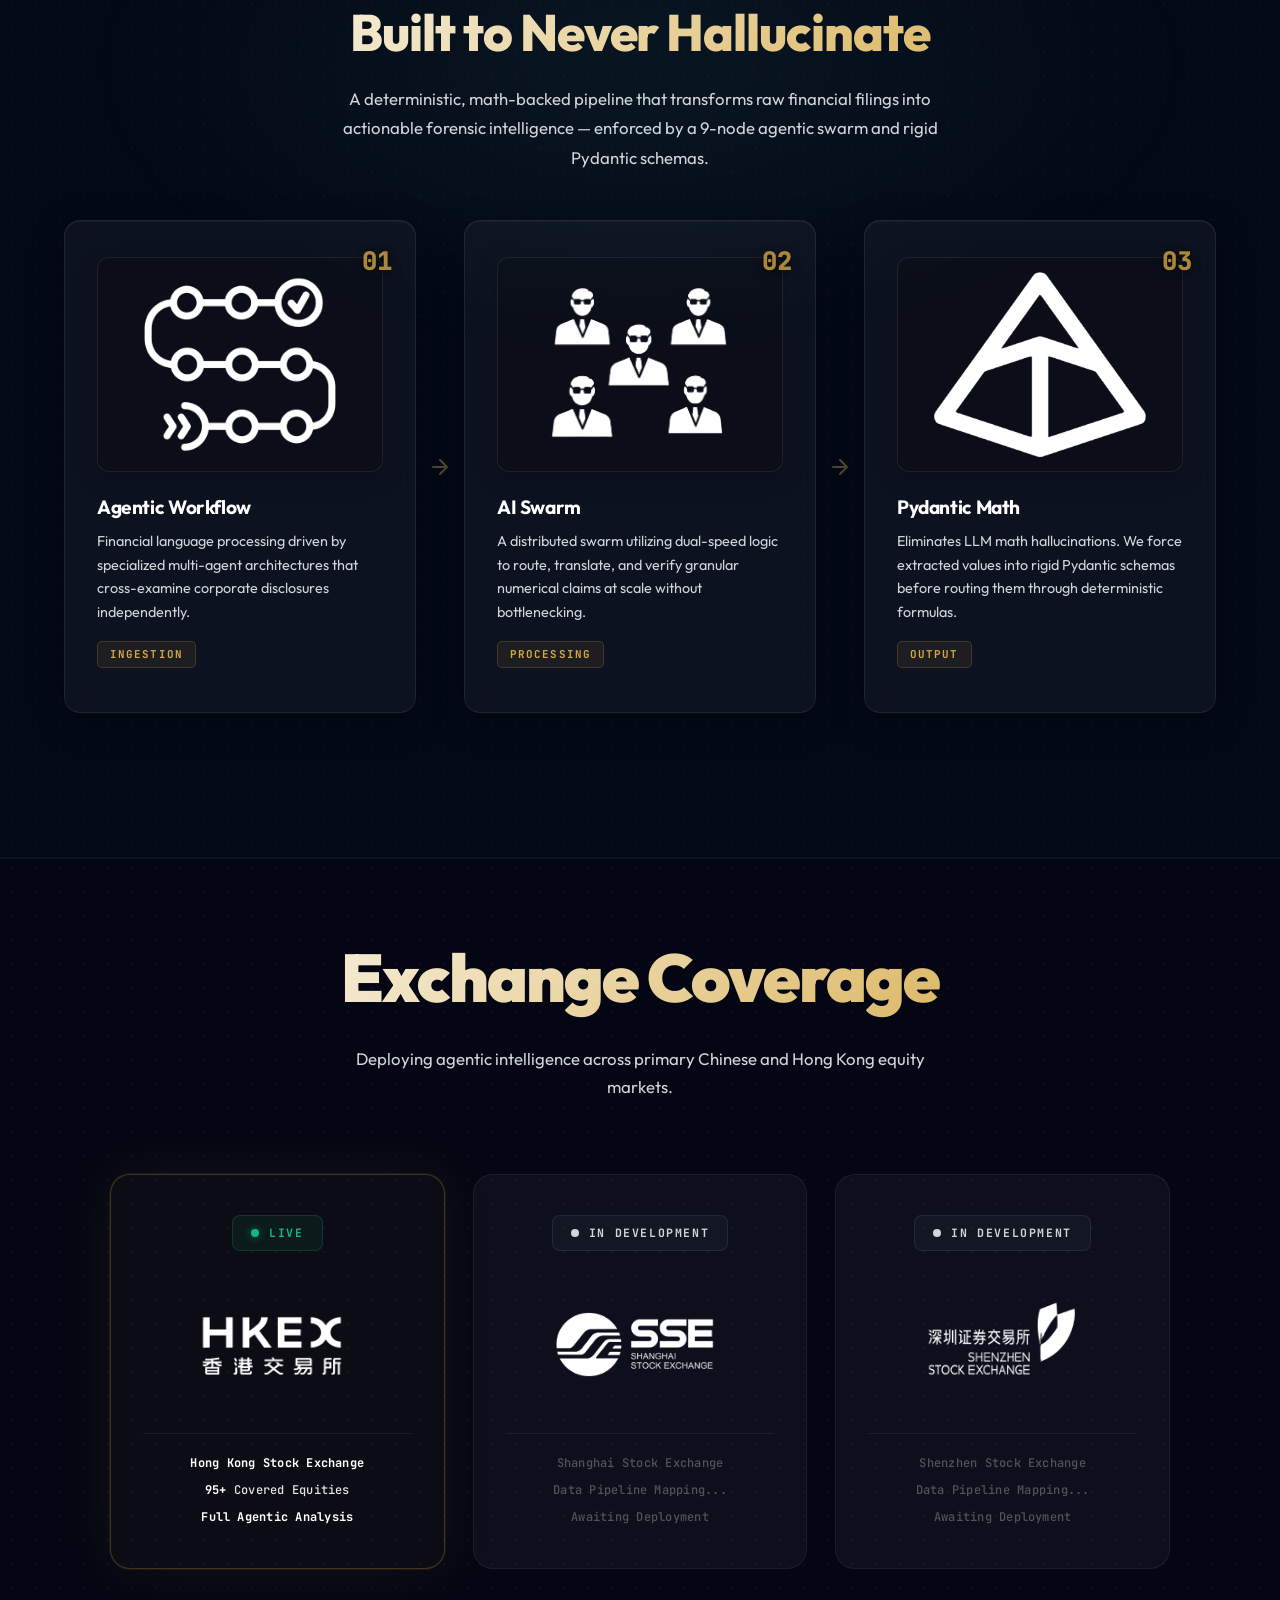
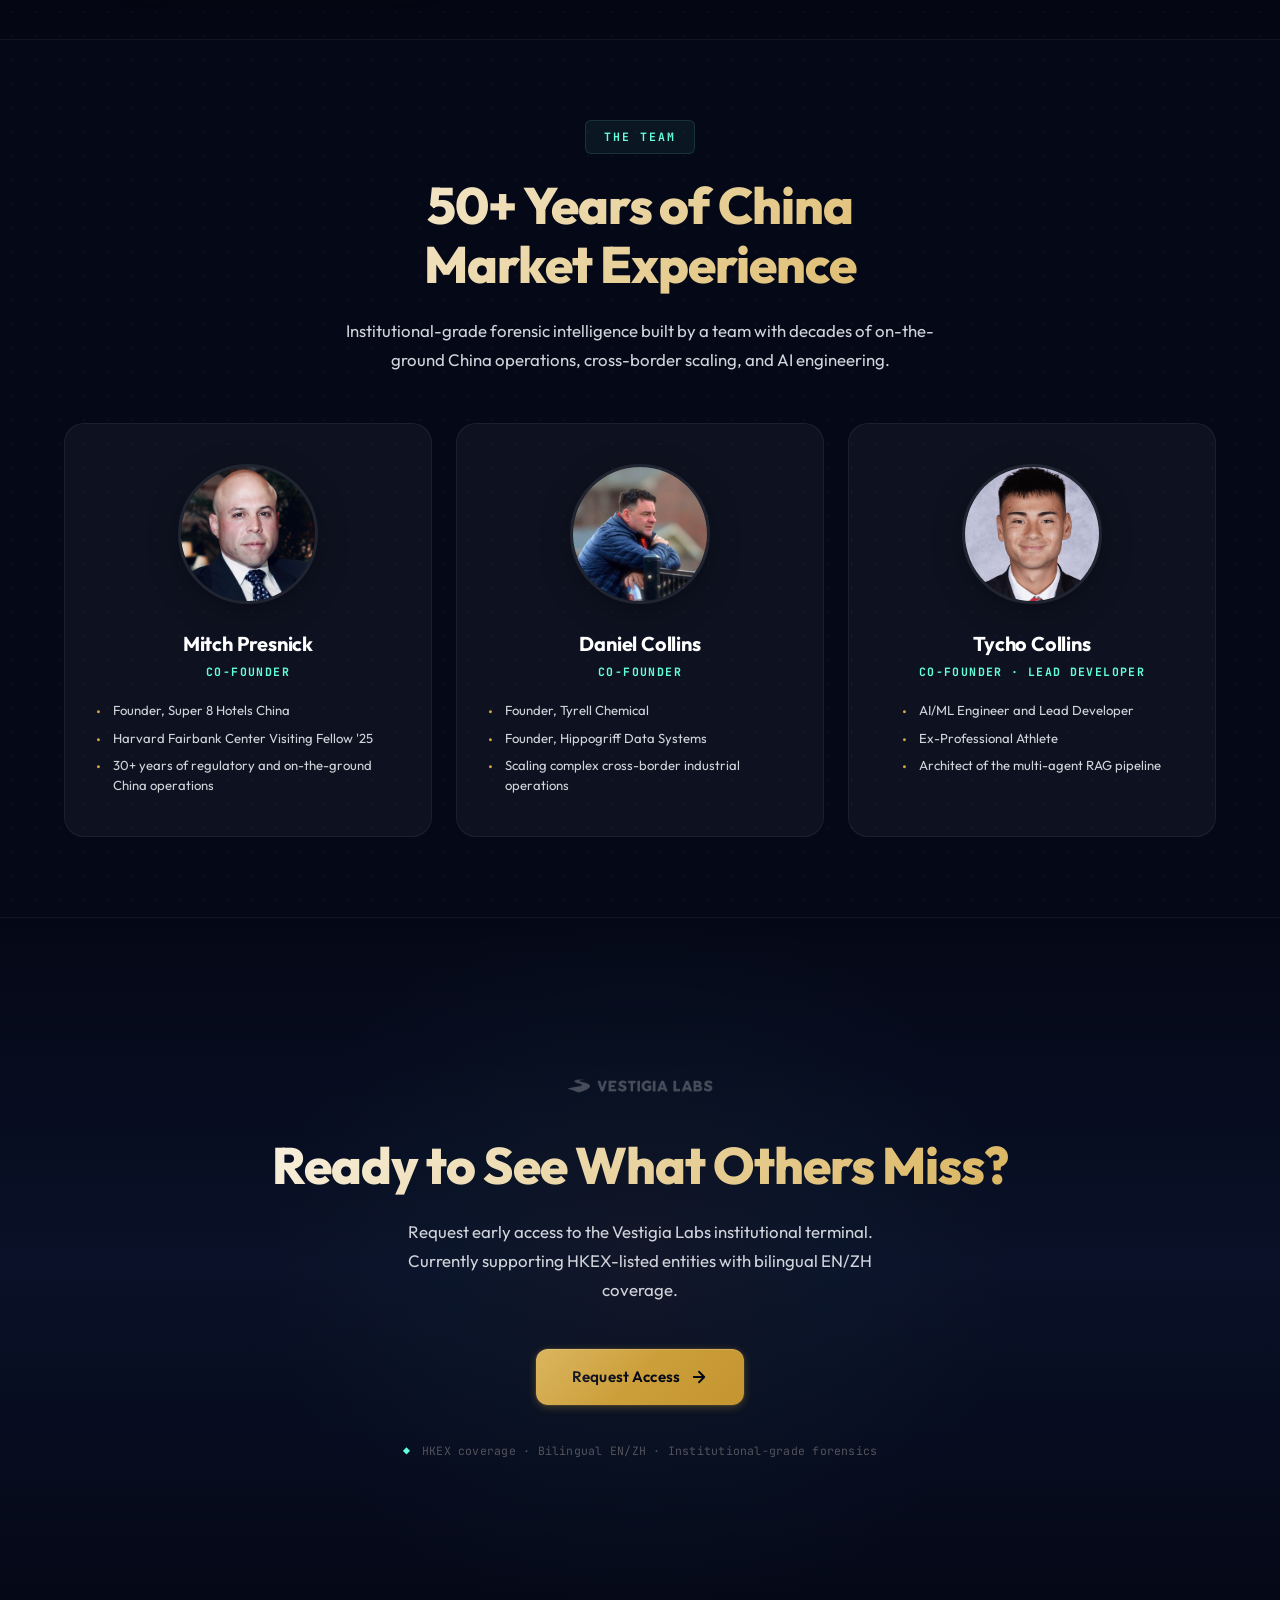
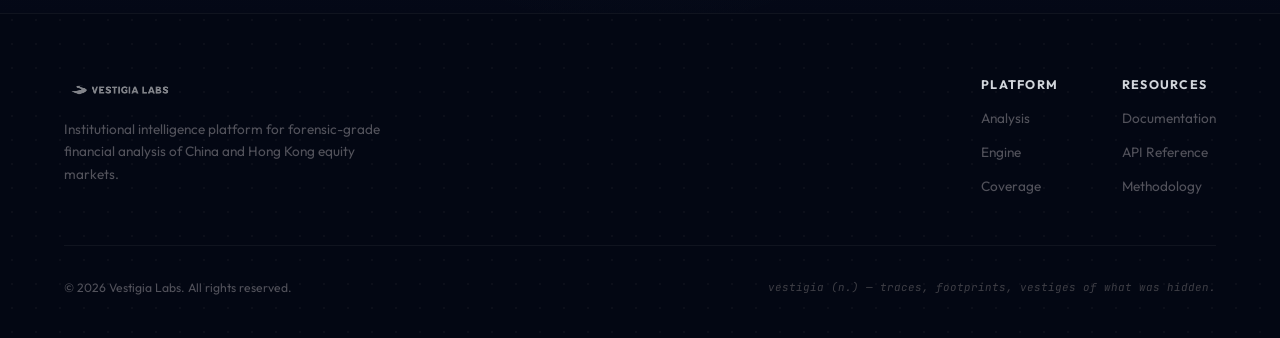
==== commit afc18baa: "Refactor: Deep Space UI overhaul with glass panels, atmospheric glowing auroras, high-contrast typog" ====
--- a/index.html
+++ b/index.html
@@ -13,7 +13,7 @@
     <meta name="mobile-web-app-capable" content="yes">
     <meta name="apple-mobile-web-app-status-bar-style" content="black-translucent">
     <meta name="apple-mobile-web-app-title" content="Vestigia Labs">
-    <meta name="theme-color" content="#1F2454">
+    <meta name="theme-color" content="#000000">
 
     <!-- Favicon -->
     <link rel="icon" type="image/png" href="trail.png" />
@@ -191,9 +191,9 @@
     <section id="analysis" class="section section-alt">
         <div class="container">
             <div class="section-header">
-                <span class="section-tag" id="analysis-tag">The Output</span>
+                <span class="section-tag" id="analysis-tag">THE PROOF</span>
                 <h2 class="section-title" id="analysis-title">
-                    Vestigia Full Analysis Panel
+                    See the Default Before the Market Does.
                 </h2>
                 <p class="section-subtitle" id="analysis-subtitle">
                     Backtested against Country Garden (2007.HK) — HIGH RISK signal generated March 2023. <strong>$11B default confirmed October 2023.</strong> Six month lead time.
--- a/styles.css
+++ b/styles.css
@@ -1,19 +1,18 @@
 /* ══════════════════════════════════════════════
    VESTIGIA LABS — Landing Page Stylesheet
-   Institutional Intelligence Platform — Premium
+   Deep Space AI Aesthetic — Premium
    
    Color System:
-   - Background:  #1F2454 (pitch deck indigo)
-   - Surface:     #232960 (card surface)
-   - Surface-deep: #1A1F4E (recessed/terminal)
-   - Border:      #2E3680 (borders)
-   - Border-H:    #3D4899 (hover borders)
-   - Text-Primary:  #E8ECF1
-   - Text-Secondary: #9AA3B8
-   - Text-Muted:    #6A7490
-   - Gold:        #D4A843
-   - Gold-Light:  #E8C56D
-   - Cyan:        #64ffda (accent)
+   - Abyss:        #040816 (background)
+   - Glass:        rgba(255,255,255,0.03) (cards)
+   - Glass-hover:  rgba(255,255,255,0.06)
+   - Border:       rgba(255,255,255,0.08)
+   - Text-Primary:  #FFFFFF (headlines)
+   - Text-Body:     #D1D5DB (paragraphs)
+   - Text-Muted:    #52525B (labels)
+   - Gold:         #D4A843 (primary action)
+   - Gold-Light:   #E8C56D
+   - Cyan:         #64ffda (accent glow)
    ══════════════════════════════════════════════ */
 
 /* ─── RESET & BASE ─── */
@@ -27,14 +26,16 @@
 
 html {
     scroll-behavior: smooth;
-    background-color: #1F2454;
+    background-color: #040816;
     font-size: 16px;
 }
 
 body {
     font-family: 'Outfit', 'Inter', -apple-system, BlinkMacSystemFont, 'Segoe UI', sans-serif;
-    background-color: #1F2454;
-    color: #E8ECF1;
+    background-color: #040816;
+    background-image: radial-gradient(rgba(255, 255, 255, 0.04) 1px, transparent 1px);
+    background-size: 24px 24px;
+    color: #FFFFFF;
     line-height: 1.6;
     overflow-x: hidden;
     -webkit-font-smoothing: antialiased;
@@ -100,7 +101,7 @@
 
 .btn-primary {
     background: linear-gradient(135deg, #D4A843 0%, #C49530 100%);
-    color: #0E1130;
+    color: #040816;
     box-shadow:
         0 2px 8px rgba(212, 168, 67, 0.3),
         0 0 0 1px rgba(212, 168, 67, 0.1),
@@ -133,7 +134,7 @@
 
 .btn-outline {
     background: rgba(255, 255, 255, 0.04);
-    color: #E8ECF1;
+    color: #FFFFFF;
     border: 1px solid rgba(255, 255, 255, 0.12);
     backdrop-filter: blur(8px);
     -webkit-backdrop-filter: blur(8px);
@@ -142,14 +143,14 @@
 .btn-outline:hover {
     border-color: rgba(212, 168, 67, 0.5);
     color: #D4A843;
-    background: rgba(212, 168, 67, 0.06);
+    background: rgba(212, 168, 67, 0.08);
     transform: translateY(-2px);
     box-shadow: 0 4px 16px rgba(0, 0, 0, 0.15);
 }
 
 .btn-ghost {
     background: transparent;
-    color: #9AA3B8;
+    color: #D1D5DB;
     padding: 13px 20px;
 }
 
@@ -173,17 +174,17 @@
     right: 0;
     z-index: 1000;
     padding: 0 24px;
-    backdrop-filter: blur(24px) saturate(180%);
-    -webkit-backdrop-filter: blur(24px) saturate(180%);
-    background: rgba(31, 36, 84, 0.75);
-    border-bottom: 1px solid transparent;
+    backdrop-filter: blur(20px) saturate(150%);
+    -webkit-backdrop-filter: blur(20px) saturate(150%);
+    background: rgba(4, 8, 22, 0.6);
+    border-bottom: 1px solid rgba(255, 255, 255, 0.05);
     transition: all 0.4s cubic-bezier(0.4, 0, 0.2, 1);
 }
 
 .nav.scrolled {
-    border-bottom-color: rgba(255, 255, 255, 0.06);
-    background: rgba(31, 36, 84, 0.92);
-    box-shadow: 0 4px 30px rgba(0, 0, 0, 0.15);
+    border-bottom-color: rgba(255, 255, 255, 0.08);
+    background: rgba(4, 8, 22, 0.85);
+    box-shadow: 0 4px 30px rgba(0, 0, 0, 0.4);
 }
 
 .nav-inner {
@@ -221,7 +222,7 @@
 .nav-link {
     font-size: 0.85rem;
     font-weight: 500;
-    color: #9AA3B8;
+    color: #D1D5DB;
     transition: color 0.25s ease;
     position: relative;
 }
@@ -239,7 +240,7 @@
 }
 
 .nav-link:hover {
-    color: #E8ECF1;
+    color: #FFFFFF;
 }
 
 .nav-link:hover::after {
@@ -265,7 +266,7 @@
 .nav-mobile-toggle span {
     width: 22px;
     height: 2px;
-    background: #9AA3B8;
+    background: #D1D5DB;
     border-radius: 2px;
     transition: all 0.3s ease;
 }
@@ -290,19 +291,41 @@
         linear-gradient(rgba(255, 255, 255, 0.02) 1px, transparent 1px),
         linear-gradient(90deg, rgba(255, 255, 255, 0.02) 1px, transparent 1px);
     background-size: 64px 64px;
-    mask-image: radial-gradient(ellipse 70% 50% at 50% 40%, black 20%, transparent 70%);
-    -webkit-mask-image: radial-gradient(ellipse 70% 50% at 50% 40%, black 20%, transparent 70%);
-}
-
+    mask-image: radial-gradient(ellipse 70% 60% at 50% 35%, black 0%, transparent 70%);
+    -webkit-mask-image: radial-gradient(ellipse 70% 60% at 50% 35%, black 0%, transparent 70%);
+}
+
+/* Aurora glow — large diffused ambient light */
 .hero-radial {
     position: absolute;
     top: -300px;
     left: 50%;
     transform: translateX(-50%);
-    width: 1200px;
+    width: 1600px;
     height: 1200px;
-    background: radial-gradient(circle, rgba(212, 168, 67, 0.06) 0%, rgba(100, 255, 218, 0.02) 30%, transparent 60%);
+    background:
+        radial-gradient(ellipse 50% 40% at 35% 45%, rgba(100, 255, 218, 0.07) 0%, transparent 70%),
+        radial-gradient(ellipse 40% 35% at 65% 40%, rgba(212, 168, 67, 0.05) 0%, transparent 70%),
+        radial-gradient(ellipse 60% 50% at 50% 30%, rgba(100, 255, 218, 0.03) 0%, transparent 60%);
     pointer-events: none;
+    animation: aurora-drift 12s ease-in-out infinite alternate;
+}
+
+@keyframes aurora-drift {
+    0% { opacity: 0.8; transform: translateX(-50%) scale(1); }
+    100% { opacity: 1; transform: translateX(-48%) scale(1.05); }
+}
+
+.hero::after {
+    content: '';
+    position: absolute;
+    bottom: 0;
+    left: 0;
+    right: 0;
+    height: 250px;
+    background: linear-gradient(to top, #040816, transparent);
+    pointer-events: none;
+    z-index: 1;
 }
 
 .hero-particles {
@@ -339,14 +362,12 @@
 }
 
 .workflow-panel {
-    background: rgba(10, 14, 40, 0.75);
-    border: 1px solid rgba(100, 255, 218, 0.12);
-    border-radius: 20px;
+    background: rgba(255, 255, 255, 0.04);
+    border: 1px solid rgba(255, 255, 255, 0.08);
+    border-radius: 16px;
     overflow: hidden;
     box-shadow:
-        0 24px 80px rgba(0, 0, 0, 0.5),
-        0 0 0 1px rgba(255, 255, 255, 0.04),
-        0 0 60px rgba(100, 255, 218, 0.04),
+        0 32px 100px rgba(0, 0, 0, 0.6),
         inset 0 1px 0 rgba(255, 255, 255, 0.05);
     backdrop-filter: blur(20px);
     -webkit-backdrop-filter: blur(20px);
@@ -672,8 +693,8 @@
     align-items: center;
     gap: 10px;
     padding: 8px 20px;
-    background: rgba(212, 168, 67, 0.06);
-    border: 1px solid rgba(212, 168, 67, 0.15);
+    background: rgba(212, 168, 67, 0.08);
+    border: 1px solid rgba(212, 168, 67, 0.2);
     border-radius: 100px;
     font-size: 0.78rem;
     font-weight: 600;
@@ -715,6 +736,7 @@
     animation: fadeInUp 0.8s ease 0.1s forwards;
     opacity: 0;
     letter-spacing: -0.03em;
+    color: #FFFFFF;
 }
 
 .hero-line {
@@ -722,13 +744,10 @@
 }
 
 .hero-line-gold {
-    background: linear-gradient(135deg, #D4A843 0%, #F0D078 40%, #E8C56D 60%, #D4A843 100%);
-    background-size: 300% auto;
-    -webkit-background-clip: text;
-    -webkit-text-fill-color: transparent;
-    background-clip: text;
-    animation: fadeInUp 0.8s ease 0.1s forwards, shimmer 8s ease-in-out infinite;
-}
+    color: #D4A843;
+}
+
+
 
 @keyframes shimmer {
 
@@ -745,7 +764,7 @@
 .hero-subtitle {
     font-size: 1.15rem;
     line-height: 1.75;
-    color: #9AA3B8;
+    color: #D1D5DB;
     max-width: 600px;
     margin-bottom: 44px;
     animation: fadeInUp 0.8s ease 0.2s forwards;
@@ -779,13 +798,13 @@
     font-family: 'JetBrains Mono', monospace;
     font-size: 1.7rem;
     font-weight: 700;
-    color: #E8ECF1;
+    color: #FFFFFF;
 }
 
 .metric-label {
     font-size: 0.72rem;
     font-weight: 600;
-    color: #6A7490;
+    color: #52525B;
     text-transform: uppercase;
     letter-spacing: 0.1em;
 }
@@ -809,7 +828,7 @@
 }
 
 .terminal-window {
-    background: rgba(20, 24, 56, 0.8);
+    background: rgba(0, 0, 0, 0.8);
     border-radius: 16px;
     border: 1px solid rgba(255, 255, 255, 0.08);
     overflow: hidden;
@@ -856,7 +875,7 @@
 .terminal-title {
     font-family: 'JetBrains Mono', monospace;
     font-size: 0.68rem;
-    color: #6A7490;
+    color: #52525B;
     margin-left: auto;
     letter-spacing: 0.02em;
 }
@@ -879,7 +898,7 @@
 }
 
 .t-cmd {
-    color: #E8ECF1;
+    color: #FFFFFF;
     font-weight: 600;
 }
 
@@ -896,7 +915,7 @@
 }
 
 .t-info {
-    color: #9AA3B8;
+    color: #D1D5DB;
 }
 
 .t-warn {
@@ -1055,12 +1074,12 @@
     font-family: 'Outfit', 'Inter', sans-serif;
     font-size: clamp(2.8rem, 6vw, 4.2rem);
     font-weight: 900;
-    color: #E8ECF1;
+    color: #FFFFFF;
     letter-spacing: -0.03em;
     line-height: 1.15;
     margin-bottom: 24px;
     padding-bottom: 4px;
-    background: linear-gradient(135deg, #E8ECF1 0%, #D4A843 50%, #E8ECF1 100%);
+    background: linear-gradient(135deg, #FFFFFF 0%, #D4A843 50%, #FFFFFF 100%);
     background-size: 200% auto;
     -webkit-background-clip: text;
     -webkit-text-fill-color: transparent;
@@ -1075,7 +1094,7 @@
 
 .exc-desc {
     font-size: 1.05rem;
-    color: #7A849C;
+    color: #D1D5DB;
     line-height: 1.7;
     max-width: 580px;
     margin: 0 auto;
@@ -1092,7 +1111,7 @@
 
 /* Base Card */
 .exc-card {
-    background: rgba(255, 255, 255, 0.03);
+    background: rgba(255, 255, 255, 0.04);
     border: 1px solid rgba(255, 255, 255, 0.06);
     border-radius: 20px;
     padding: 40px 32px;
@@ -1108,7 +1127,7 @@
     border-color: rgba(212, 168, 67, 0.25);
     background: rgba(212, 168, 67, 0.04);
     box-shadow:
-        0 0 50px rgba(212, 168, 67, 0.06),
+        0 0 50px rgba(212, 168, 67, 0.08),
         0 0 0 1px rgba(212, 168, 67, 0.08);
 }
 
@@ -1151,7 +1170,7 @@
 }
 
 .exc-pill-dev {
-    color: #6B7280;
+    color: #D1D5DB;
     background: rgba(107, 114, 128, 0.08);
     border: 1px solid rgba(107, 114, 128, 0.2);
 }
@@ -1174,7 +1193,7 @@
 }
 
 .exc-dot-dev {
-    background: #6B7280;
+    background: #D1D5DB;
 }
 
 /* Logo Container */
@@ -1209,17 +1228,17 @@
     font-family: 'JetBrains Mono', monospace;
     font-size: 0.75rem;
     font-weight: 500;
-    color: #9AA3B8;
+    color: #D1D5DB;
     letter-spacing: 0.02em;
 }
 
 .exc-card-ghost .exc-card-detail {
-    color: #6A7490;
+    color: #52525B;
 }
 
 /* Active Card Text */
 .exc-info-active .exc-card-detail {
-    color: #E0E4EB;
+    color: #E4E4E7;
 }
 
 .exc-info-active .exc-card-detail strong {
@@ -1236,7 +1255,9 @@
 }
 
 .section-alt {
-    background: rgba(0, 0, 0, 0.12);
+    background: rgba(6, 12, 26, 0.35);
+    border-top: 1px solid rgba(255, 255, 255, 0.05);
+    border-bottom: 1px solid rgba(255, 255, 255, 0.05);
 }
 
 .section-header {
@@ -1262,15 +1283,21 @@
 .section-title {
     font-size: clamp(2.2rem, 4vw, 3.2rem);
     font-weight: 800;
-    color: #E8ECF1;
+    color: #FFFFFF;
     margin-bottom: 22px;
     letter-spacing: -0.02em;
+    background: linear-gradient(135deg, #FFFFFF 0%, #D4A843 50%, #FFFFFF 100%);
+    background-size: 200% auto;
+    -webkit-background-clip: text;
+    -webkit-text-fill-color: transparent;
+    background-clip: text;
+    animation: shimmer-title 6s linear infinite;
 }
 
 .section-subtitle {
     font-size: 1.05rem;
     line-height: 1.75;
-    color: #7A849C;
+    color: #D1D5DB;
     max-width: 600px;
     margin: 0 auto;
     font-weight: 400;
@@ -1289,13 +1316,16 @@
 .pipeline-card {
     flex: 1;
     position: relative;
-    background: rgba(255, 255, 255, 0.03);
-    border: 1px solid rgba(255, 255, 255, 0.06);
+    background: rgba(255, 255, 255, 0.04);
+    border: 1px solid rgba(255, 255, 255, 0.08);
     border-radius: 16px;
     padding: 36px 32px 44px;
     transition: all 0.35s cubic-bezier(0.4, 0, 0.2, 1);
-    backdrop-filter: blur(8px);
-    -webkit-backdrop-filter: blur(8px);
+    backdrop-filter: blur(12px);
+    -webkit-backdrop-filter: blur(12px);
+    box-shadow:
+        0 8px 32px rgba(0, 0, 0, 0.3),
+        inset 0 1px 0 rgba(255, 255, 255, 0.05);
 }
 
 .pipeline-card-img-wrapper {
@@ -1318,10 +1348,11 @@
     display: block;
     object-fit: contain;
     transition: transform 0.5s ease;
+    filter: invert(1) hue-rotate(180deg) brightness(1.1);
 }
 
 #swarm-img {
-    filter: brightness(0.65) contrast(1.3);
+    filter: invert(1) hue-rotate(180deg) brightness(1.3) contrast(1.2);
 }
 
 .pipeline-card:hover .pipeline-card-img {
@@ -1330,23 +1361,24 @@
 
 .pipeline-card:hover {
     border-color: rgba(212, 168, 67, 0.2);
-    transform: translateY(-4px);
+    transform: translateY(-6px);
     box-shadow:
-        0 16px 48px rgba(0, 0, 0, 0.2),
-        0 0 0 1px rgba(212, 168, 67, 0.08);
-    background: rgba(255, 255, 255, 0.05);
+        0 20px 60px rgba(0, 0, 0, 0.4),
+        0 0 40px rgba(212, 168, 67, 0.04),
+        inset 0 1px 0 rgba(255, 255, 255, 0.08);
+    background: rgba(255, 255, 255, 0.06);
 }
 
 .pipeline-card h3 {
     font-size: 1.2rem;
-    color: #E8ECF1;
+    color: #FFFFFF;
     margin-bottom: 12px;
     font-weight: 700;
 }
 
 .pipeline-card p {
     font-size: 0.9rem;
-    color: #7A849C;
+    color: #D1D5DB;
     line-height: 1.65;
 }
 
@@ -1374,7 +1406,7 @@
     text-transform: uppercase;
     padding: 4px 12px;
     background: rgba(212, 168, 67, 0.08);
-    border: 1px solid rgba(212, 168, 67, 0.15);
+    border: 1px solid rgba(212, 168, 67, 0.2);
     border-radius: 5px;
 }
 
@@ -1396,7 +1428,7 @@
 }
 
 .platform-card {
-    background: rgba(255, 255, 255, 0.03);
+    background: rgba(255, 255, 255, 0.04);
     border: 1px solid rgba(255, 255, 255, 0.06);
     border-radius: 16px;
     padding: 36px;
@@ -1411,19 +1443,19 @@
     box-shadow:
         0 16px 48px rgba(0, 0, 0, 0.2),
         0 0 0 1px rgba(212, 168, 67, 0.08);
-    background: rgba(255, 255, 255, 0.05);
+    background: rgba(255, 255, 255, 0.06);
 }
 
 .platform-card h3 {
     font-size: 1.2rem;
-    color: #E8ECF1;
+    color: #FFFFFF;
     margin-bottom: 12px;
     font-weight: 700;
 }
 
 .platform-card p {
     font-size: 0.9rem;
-    color: #7A849C;
+    color: #D1D5DB;
     line-height: 1.65;
 }
 
@@ -1474,7 +1506,7 @@
 
 .phase-name {
     font-size: 0.78rem;
-    color: #9AA3B8;
+    color: #D1D5DB;
     font-weight: 500;
 }
 
@@ -1525,20 +1557,27 @@
 }
 
 .capability-card {
-    background: rgba(255, 255, 255, 0.03);
-    border: 1px solid rgba(255, 255, 255, 0.06);
+    background: rgba(255, 255, 255, 0.04);
+    border: 1px solid rgba(255, 255, 255, 0.08);
     border-radius: 16px;
     padding: 30px;
     display: flex;
     flex-direction: column;
     transition: all 0.35s cubic-bezier(0.4, 0, 0.2, 1);
+    backdrop-filter: blur(12px);
+    -webkit-backdrop-filter: blur(12px);
+    box-shadow:
+        0 8px 32px rgba(0, 0, 0, 0.3),
+        inset 0 1px 0 rgba(255, 255, 255, 0.05);
 }
 
 .capability-card:hover {
     border-color: rgba(212, 168, 67, 0.2);
-    transform: translateY(-4px);
-    box-shadow: 0 20px 48px rgba(0, 0, 0, 0.2);
-    background: rgba(255, 255, 255, 0.05);
+    transform: translateY(-6px);
+    box-shadow:
+        0 20px 60px rgba(0, 0, 0, 0.4),
+        0 0 40px rgba(212, 168, 67, 0.04);
+    background: rgba(255, 255, 255, 0.06);
 }
 
 .cap-header {
@@ -1569,7 +1608,7 @@
 .cap-icon-amber {
     background: rgba(212, 168, 67, 0.08);
     color: #D4A843;
-    border: 1px solid rgba(212, 168, 67, 0.15);
+    border: 1px solid rgba(212, 168, 67, 0.2);
 }
 
 .cap-icon-green {
@@ -1596,7 +1635,7 @@
     font-weight: 700;
     text-transform: uppercase;
     letter-spacing: 0.12em;
-    color: #6A7490;
+    color: #52525B;
     background: rgba(255, 255, 255, 0.04);
     padding: 5px 12px;
     border-radius: 6px;
@@ -1604,14 +1643,14 @@
 
 .capability-card h3 {
     font-size: 1.1rem;
-    color: #E8ECF1;
+    color: #FFFFFF;
     margin-bottom: 10px;
     font-weight: 700;
 }
 
 .capability-card p {
     font-size: 0.85rem;
-    color: #7A849C;
+    color: #D1D5DB;
     line-height: 1.65;
     flex: 1;
 }
@@ -1626,7 +1665,7 @@
 }
 
 .cap-footer code {
-    color: #6A7490;
+    color: #52525B;
     font-size: 0.72rem;
 }
 
@@ -1635,6 +1674,55 @@
     font-size: 0.72rem;
     font-weight: 700;
     color: #D4A843;
+}
+
+/* ═══════════════════════════════════════════════
+   AMBIENT GLOW — Aurora spotlights on key sections
+   ═══════════════════════════════════════════════ */
+#analysis::before,
+#capabilities::before,
+#architecture::before,
+#coverage::before {
+    content: '';
+    position: absolute;
+    left: 50%;
+    transform: translateX(-50%);
+    border-radius: 50%;
+    pointer-events: none;
+    z-index: 0;
+}
+
+#analysis::before {
+    top: -100px;
+    width: 900px;
+    height: 500px;
+    background: radial-gradient(ellipse, rgba(212, 168, 67, 0.06) 0%, transparent 65%);
+}
+
+#capabilities::before {
+    top: -200px;
+    width: 1400px;
+    height: 900px;
+    background:
+        radial-gradient(ellipse 50% 50% at 30% 50%, rgba(100, 255, 218, 0.08) 0%, transparent 60%),
+        radial-gradient(ellipse 40% 40% at 70% 45%, rgba(212, 168, 67, 0.06) 0%, transparent 60%);
+    filter: blur(40px);
+}
+
+#architecture::before {
+    top: -100px;
+    width: 1200px;
+    height: 600px;
+    background: radial-gradient(ellipse, rgba(100, 255, 218, 0.06) 0%, transparent 65%);
+    filter: blur(30px);
+}
+
+#coverage::before {
+    top: -150px;
+    width: 1200px;
+    height: 700px;
+    background: radial-gradient(ellipse, rgba(212, 168, 67, 0.05) 0%, transparent 60%);
+    filter: blur(40px);
 }
 
 /* ═══════════════════════════════════════════════
@@ -1647,17 +1735,25 @@
 }
 
 .arch-card {
-    background: rgba(255, 255, 255, 0.03);
-    border: 1px solid rgba(255, 255, 255, 0.06);
+    background: rgba(255, 255, 255, 0.04);
+    border: 1px solid rgba(255, 255, 255, 0.08);
     border-radius: 16px;
     padding: 30px;
     transition: all 0.35s cubic-bezier(0.4, 0, 0.2, 1);
+    backdrop-filter: blur(12px);
+    -webkit-backdrop-filter: blur(12px);
+    box-shadow:
+        0 8px 32px rgba(0, 0, 0, 0.3),
+        inset 0 1px 0 rgba(255, 255, 255, 0.05);
 }
 
 .arch-card:hover {
-    border-color: rgba(100, 255, 218, 0.15);
-    transform: translateY(-3px);
-    box-shadow: 0 12px 36px rgba(0, 0, 0, 0.15);
+    border-color: rgba(100, 255, 218, 0.2);
+    transform: translateY(-6px);
+    box-shadow:
+        0 20px 60px rgba(0, 0, 0, 0.4),
+        0 0 40px rgba(100, 255, 218, 0.03);
+    background: rgba(255, 255, 255, 0.06);
 }
 
 .arch-num {
@@ -1671,14 +1767,14 @@
 
 .arch-card h4 {
     font-size: 1.05rem;
-    color: #E8ECF1;
+    color: #FFFFFF;
     margin-bottom: 10px;
     font-weight: 700;
 }
 
 .arch-card p {
     font-size: 0.85rem;
-    color: #7A849C;
+    color: #D1D5DB;
     line-height: 1.65;
 }
 
@@ -1692,7 +1788,7 @@
 }
 
 .team-card {
-    background: rgba(255, 255, 255, 0.03);
+    background: rgba(255, 255, 255, 0.04);
     border: 1px solid rgba(255, 255, 255, 0.06);
     border-radius: 20px;
     padding: 40px 32px;
@@ -1705,8 +1801,8 @@
     transform: translateY(-6px);
     box-shadow:
         0 24px 64px rgba(0, 0, 0, 0.25),
-        0 0 0 1px rgba(212, 168, 67, 0.06);
-    background: rgba(255, 255, 255, 0.05);
+        0 0 0 1px rgba(212, 168, 67, 0.08);
+    background: rgba(255, 255, 255, 0.06);
 }
 
 .team-photo-wrapper {
@@ -1750,7 +1846,7 @@
     font-family: 'Outfit', 'Inter', sans-serif;
     font-size: 1.25rem;
     font-weight: 700;
-    color: #E8ECF1;
+    color: #FFFFFF;
     margin-bottom: 8px;
     letter-spacing: -0.01em;
 }
@@ -1775,7 +1871,7 @@
 
 .team-credentials li {
     font-size: 0.82rem;
-    color: #7A849C;
+    color: #D1D5DB;
     line-height: 1.5;
     padding-left: 16px;
     position: relative;
@@ -1796,13 +1892,13 @@
    ═══════════════════════════════════════════════ */
 .terminal-showcase {
     margin-bottom: 64px;
-    background: rgba(20, 24, 56, 0.6);
-    border: 1px solid rgba(255, 255, 255, 0.06);
+    background: rgba(255, 255, 255, 0.03);
+    border: 1px solid rgba(255, 255, 255, 0.08);
     border-radius: 20px;
     overflow: hidden;
     box-shadow:
-        0 32px 80px rgba(0, 0, 0, 0.3),
-        0 0 0 1px rgba(255, 255, 255, 0.03);
+        0 32px 80px rgba(0, 0, 0, 0.5),
+        inset 0 1px 0 rgba(255, 255, 255, 0.05);
     backdrop-filter: blur(16px);
     -webkit-backdrop-filter: blur(16px);
 }
@@ -1823,7 +1919,7 @@
     padding: 17px 20px;
     background: none;
     border: none;
-    color: #6A7490;
+    color: #52525B;
     font-family: 'JetBrains Mono', monospace;
     font-size: 0.76rem;
     font-weight: 600;
@@ -1839,8 +1935,8 @@
 }
 
 .showcase-tab:hover {
-    color: #9AA3B8;
-    background: rgba(255, 255, 255, 0.02);
+    color: #D1D5DB;
+    background: rgba(255, 255, 255, 0.03);
 }
 
 .showcase-tab.active {
@@ -1905,7 +2001,7 @@
 .verdict-ticker {
     font-family: 'JetBrains Mono', monospace;
     font-size: 0.82rem;
-    color: #9AA3B8;
+    color: #D1D5DB;
 }
 
 .panel-body {
@@ -1914,13 +2010,13 @@
 
 .panel-text {
     font-size: 0.9rem;
-    color: #9AA3B8;
+    color: #D1D5DB;
     line-height: 1.75;
     margin-bottom: 22px;
 }
 
 .panel-text strong {
-    color: #E8ECF1;
+    color: #FFFFFF;
     font-weight: 600;
 }
 
@@ -1934,7 +2030,7 @@
     font-family: 'JetBrains Mono', monospace;
     font-size: 0.66rem;
     color: #D4A843;
-    background: rgba(212, 168, 67, 0.06);
+    background: rgba(212, 168, 67, 0.08);
     border: 1px solid rgba(212, 168, 67, 0.12);
     padding: 5px 12px;
     border-radius: 6px;
@@ -1956,7 +2052,7 @@
 .mscore-label {
     font-family: 'JetBrains Mono', monospace;
     font-size: 0.8rem;
-    color: #9AA3B8;
+    color: #D1D5DB;
     font-weight: 600;
 }
 
@@ -1972,7 +2068,7 @@
 
 .mscore-track {
     height: 8px;
-    background: rgba(255, 255, 255, 0.06);
+    background: rgba(255, 255, 255, 0.07);
     border-radius: 4px;
     position: relative;
     overflow: hidden;
@@ -1991,7 +2087,7 @@
     left: 60%;
     width: 2px;
     height: 16px;
-    background: #E8ECF1;
+    background: #FFFFFF;
     border-radius: 1px;
 }
 
@@ -2001,11 +2097,11 @@
     margin-top: 8px;
     font-family: 'JetBrains Mono', monospace;
     font-size: 0.62rem;
-    color: #6A7490;
+    color: #52525B;
 }
 
 .mscore-thresh-label {
-    color: #9AA3B8;
+    color: #D1D5DB;
 }
 
 .panel-variables {
@@ -2027,7 +2123,7 @@
 .var-name {
     font-family: 'JetBrains Mono', monospace;
     font-size: 0.75rem;
-    color: #7A849C;
+    color: #D1D5DB;
     font-weight: 600;
 }
 
@@ -2060,7 +2156,7 @@
     font-family: 'JetBrains Mono', monospace;
     font-size: 0.78rem;
     font-weight: 700;
-    color: #9AA3B8;
+    color: #D1D5DB;
     letter-spacing: 0.08em;
     text-transform: uppercase;
     margin-bottom: 16px;
@@ -2105,7 +2201,7 @@
 
 .sloan-track {
     height: 8px;
-    background: rgba(255, 255, 255, 0.06);
+    background: rgba(255, 255, 255, 0.07);
     border-radius: 4px;
     position: relative;
 }
@@ -2122,12 +2218,12 @@
     margin-top: 8px;
     font-family: 'JetBrains Mono', monospace;
     font-size: 0.62rem;
-    color: #6A7490;
+    color: #52525B;
 }
 
 .sloan-note {
     font-size: 0.82rem;
-    color: #6A7490;
+    color: #52525B;
     margin-top: 6px;
 }
 
@@ -2158,7 +2254,7 @@
     margin-top: 20px;
     font-family: 'JetBrains Mono', monospace;
     font-size: 0.78rem;
-    color: #9AA3B8;
+    color: #D1D5DB;
 }
 
 .auditor-badge {
@@ -2204,7 +2300,7 @@
 
 .institutional-desk {
     background: rgba(0, 0, 0, 0.2);
-    border: 1px solid rgba(212, 168, 67, 0.15);
+    border: 1px solid rgba(212, 168, 67, 0.2);
     border-radius: 12px;
     padding: 24px;
     margin-top: 8px;
@@ -2216,7 +2312,7 @@
     margin-bottom: 10px;
     font-size: 0.88rem;
     line-height: 1.5;
-    color: #C8CDD8;
+    color: #D4D4D8;
 }
 
 .desk-row:last-child {
@@ -2227,7 +2323,7 @@
     font-family: 'JetBrains Mono', monospace;
     font-size: 0.75rem;
     font-weight: 700;
-    color: #9AA3B8;
+    color: #D1D5DB;
     min-width: 110px;
     flex-shrink: 0;
 }
@@ -2239,10 +2335,15 @@
 
 /* ─── Asymmetry Panel ─── */
 .ghost-card {
-    background: rgba(0, 0, 0, 0.15);
-    border: 1px solid rgba(239, 68, 68, 0.2);
+    background: rgba(255, 255, 255, 0.03);
+    border: 1px solid rgba(239, 68, 68, 0.15);
     border-radius: 12px;
     overflow: hidden;
+    backdrop-filter: blur(12px);
+    -webkit-backdrop-filter: blur(12px);
+    box-shadow:
+        0 8px 32px rgba(0, 0, 0, 0.3),
+        inset 0 1px 0 rgba(255, 255, 255, 0.03);
 }
 
 .ghost-header {
@@ -2287,7 +2388,7 @@
     font-family: 'JetBrains Mono', monospace;
     font-size: 0.68rem;
     font-weight: 700;
-    color: #6A7490;
+    color: #52525B;
     text-transform: uppercase;
     letter-spacing: 0.1em;
     margin-bottom: 10px;
@@ -2296,7 +2397,7 @@
 
 .ghost-lang p {
     font-size: 0.85rem;
-    color: #9AA3B8;
+    color: #D1D5DB;
     line-height: 1.65;
 }
 
@@ -2316,7 +2417,7 @@
 }
 
 .ghost-missing p {
-    color: #6A7490;
+    color: #52525B;
     font-style: italic;
 }
 
@@ -2356,11 +2457,11 @@
 }
 
 .int-label {
-    color: #9AA3B8;
+    color: #D1D5DB;
 }
 
 .int-val {
-    color: #E8ECF1;
+    color: #FFFFFF;
     font-weight: 600;
     text-align: right;
 }
@@ -2379,7 +2480,7 @@
 }
 
 .int-ref {
-    color: #6A7490;
+    color: #52525B;
     font-size: 0.7rem;
 }
 
@@ -2398,14 +2499,14 @@
     background: rgba(0, 0, 0, 0.15);
     border: 1px solid rgba(255, 255, 255, 0.06);
     border-radius: 8px;
-    color: #6A7490;
+    color: #52525B;
     cursor: pointer;
     transition: all 0.25s ease;
 }
 
 .filter-pill:hover {
     border-color: rgba(255, 255, 255, 0.1);
-    color: #9AA3B8;
+    color: #D1D5DB;
 }
 
 .filter-pill.active {
@@ -2462,7 +2563,7 @@
 
 .fn-text {
     font-size: 0.85rem;
-    color: #9AA3B8;
+    color: #D1D5DB;
     line-height: 1.4;
 }
 
@@ -2484,7 +2585,7 @@
    CTA SECTION
    ═══════════════════════════════════════════════ */
 .section-cta {
-    background: linear-gradient(180deg, #1F2454 0%, #1A1F4A 50%, #1F2454 100%);
+    background: linear-gradient(180deg, #040816 0%, #0a1128 50%, #040816 100%);
     text-align: center;
     padding: 150px 24px;
     position: relative;
@@ -2525,16 +2626,19 @@
     font-size: clamp(2.2rem, 4vw, 3.2rem);
     font-weight: 800;
     margin-bottom: 22px;
-    background: linear-gradient(135deg, #E8ECF1 0%, #D4A843 100%);
+    color: #FFFFFF;
+    background: linear-gradient(135deg, #FFFFFF 0%, #D4A843 50%, #FFFFFF 100%);
+    background-size: 200% auto;
     -webkit-background-clip: text;
     -webkit-text-fill-color: transparent;
     background-clip: text;
     letter-spacing: -0.02em;
+    animation: shimmer-title 6s linear infinite;
 }
 
 .cta-subtitle {
     font-size: 1.05rem;
-    color: #7A849C;
+    color: #D1D5DB;
     line-height: 1.75;
     max-width: 520px;
     margin: 0 auto 44px;
@@ -2551,7 +2655,7 @@
     gap: 12px;
     font-family: 'JetBrains Mono', monospace;
     font-size: 0.72rem;
-    color: #6A7490;
+    color: #52525B;
     letter-spacing: 0.02em;
 }
 
@@ -2596,7 +2700,7 @@
 
 .footer-desc {
     font-size: 0.85rem;
-    color: #6A7490;
+    color: #52525B;
     line-height: 1.65;
 }
 
@@ -2614,7 +2718,7 @@
 .footer-col h4 {
     font-size: 0.78rem;
     font-weight: 700;
-    color: #9AA3B8;
+    color: #D1D5DB;
     text-transform: uppercase;
     letter-spacing: 0.1em;
     margin-bottom: 4px;
@@ -2622,7 +2726,7 @@
 
 .footer-col a {
     font-size: 0.85rem;
-    color: #6A7490;
+    color: #52525B;
     transition: color 0.25s ease;
 }
 
@@ -2640,14 +2744,14 @@
 
 .footer-bottom p {
     font-size: 0.76rem;
-    color: #4A5568;
+    color: #52525B;
 }
 
 .footer-tagline {
     font-style: italic;
     font-family: 'JetBrains Mono', monospace;
     font-size: 0.68rem !important;
-    color: #3A4560 !important;
+    color: #3F3F46 !important;
 }
 
 /* ═══════════════════════════════════════════════
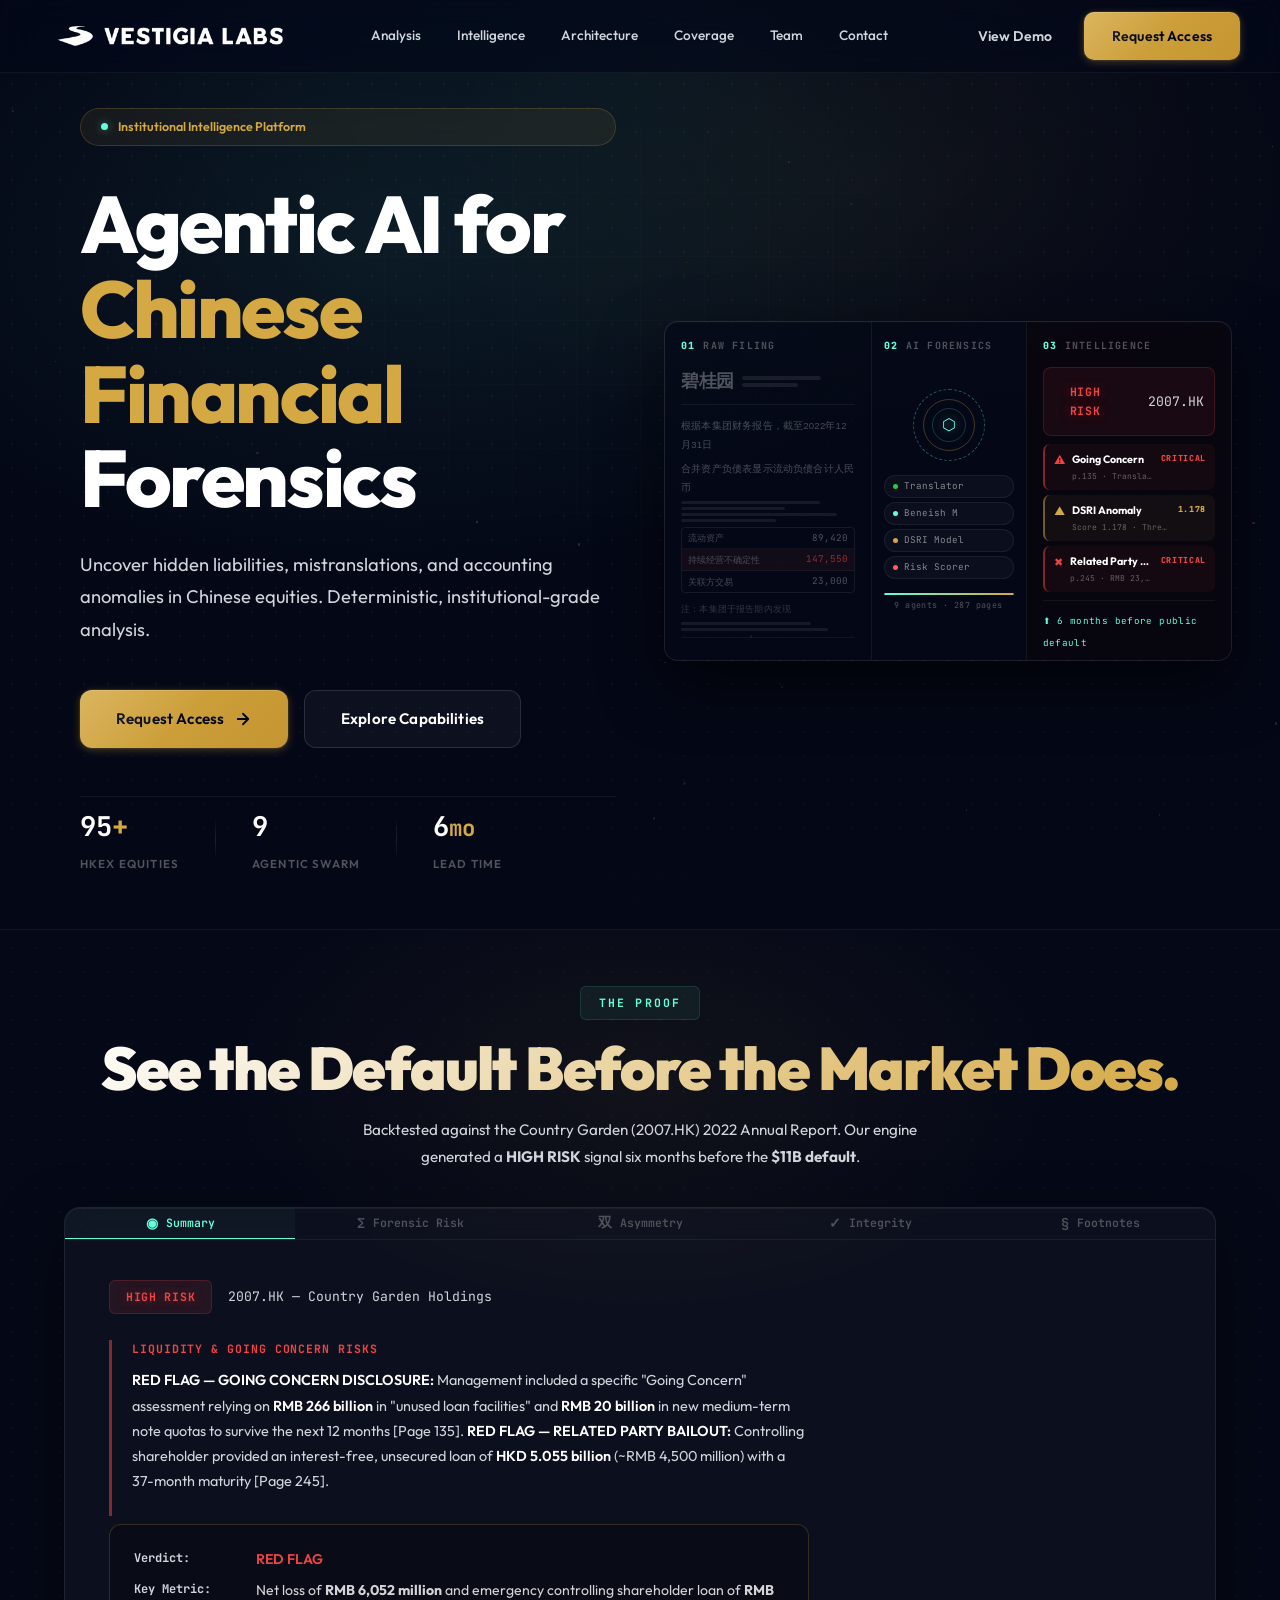
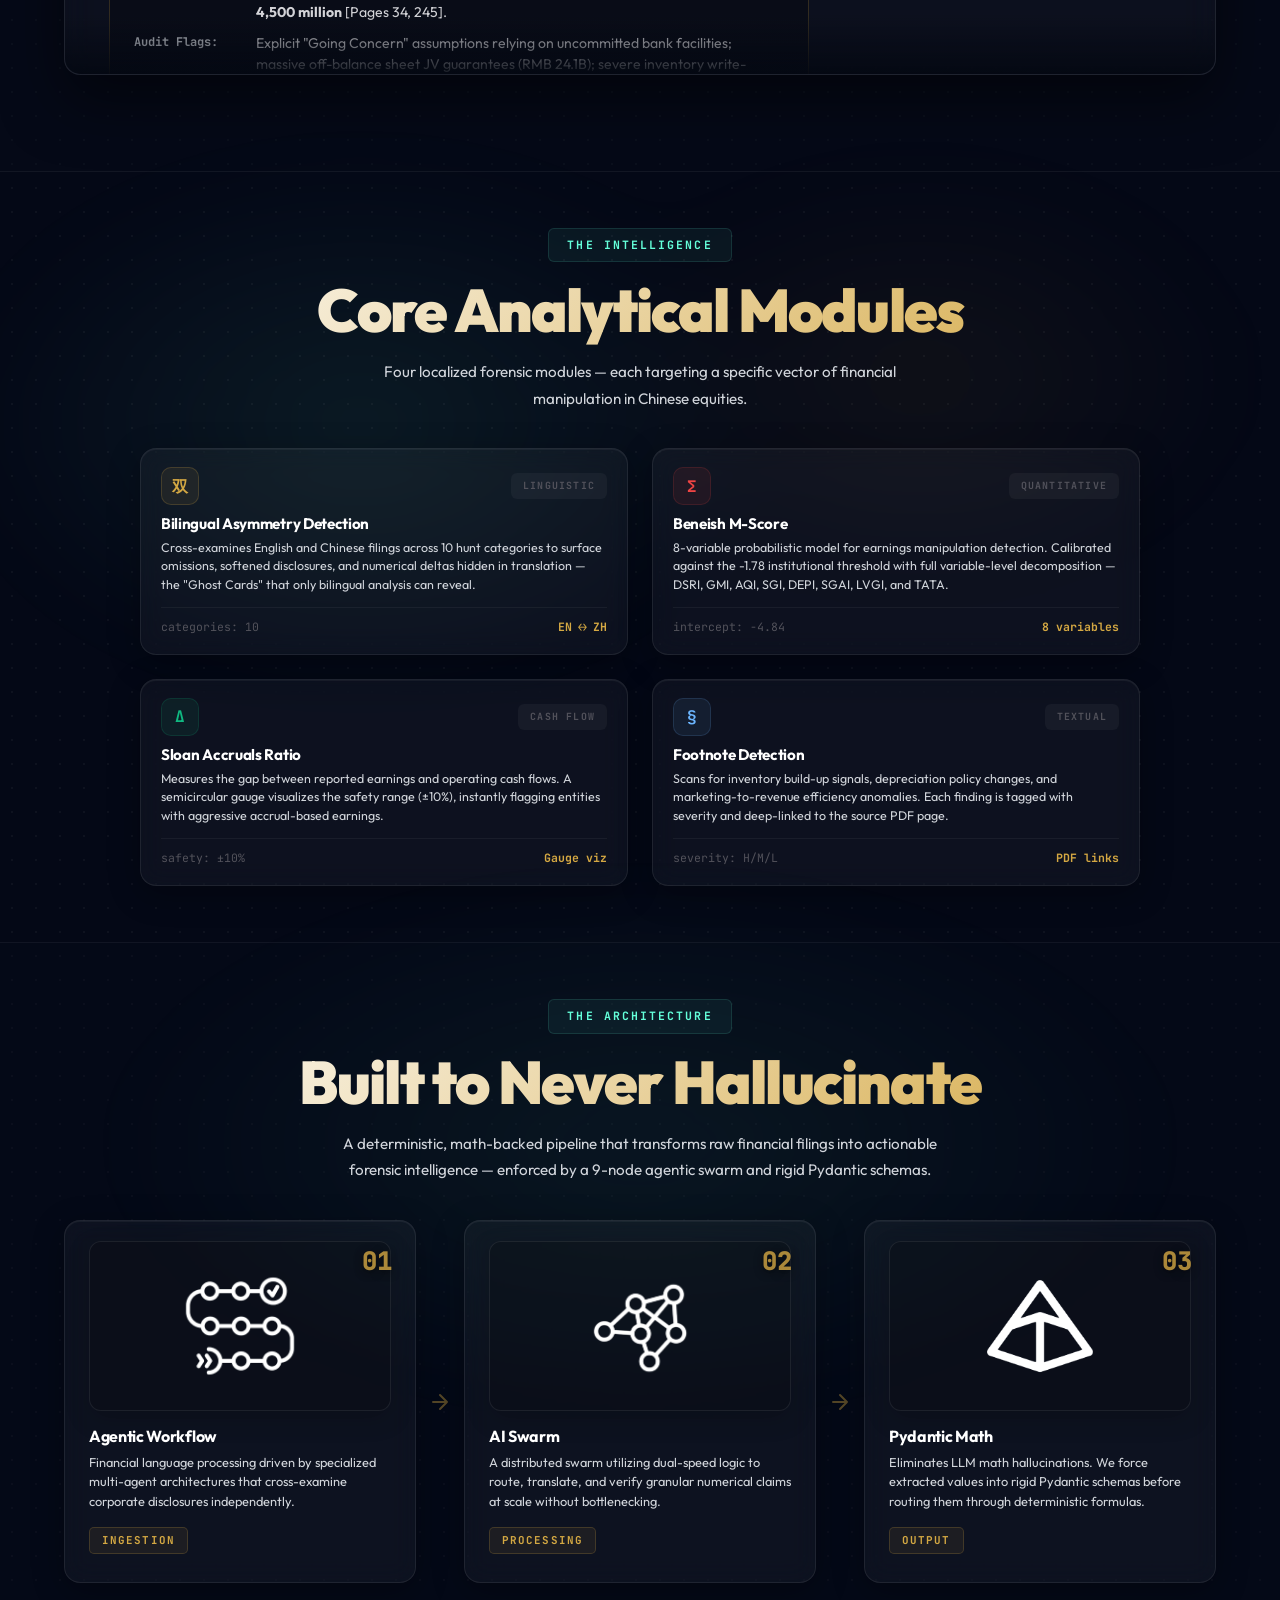
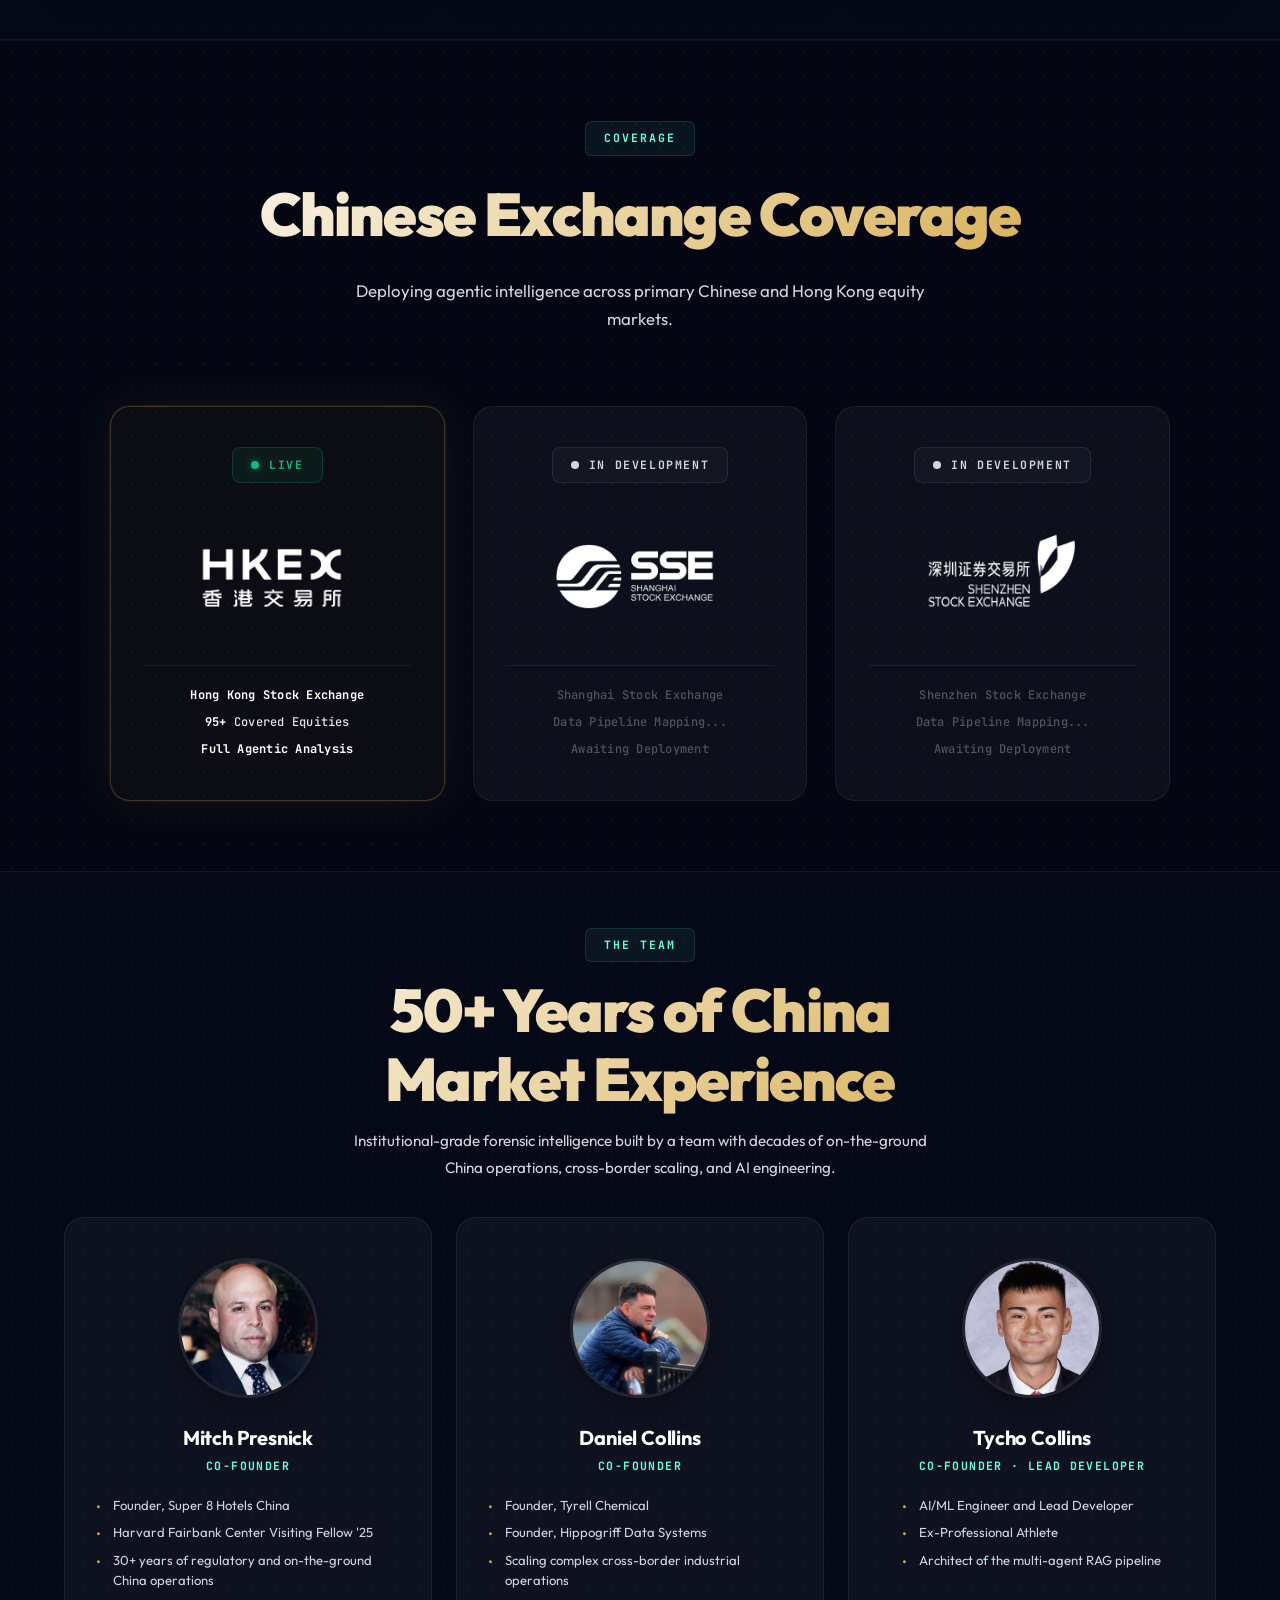
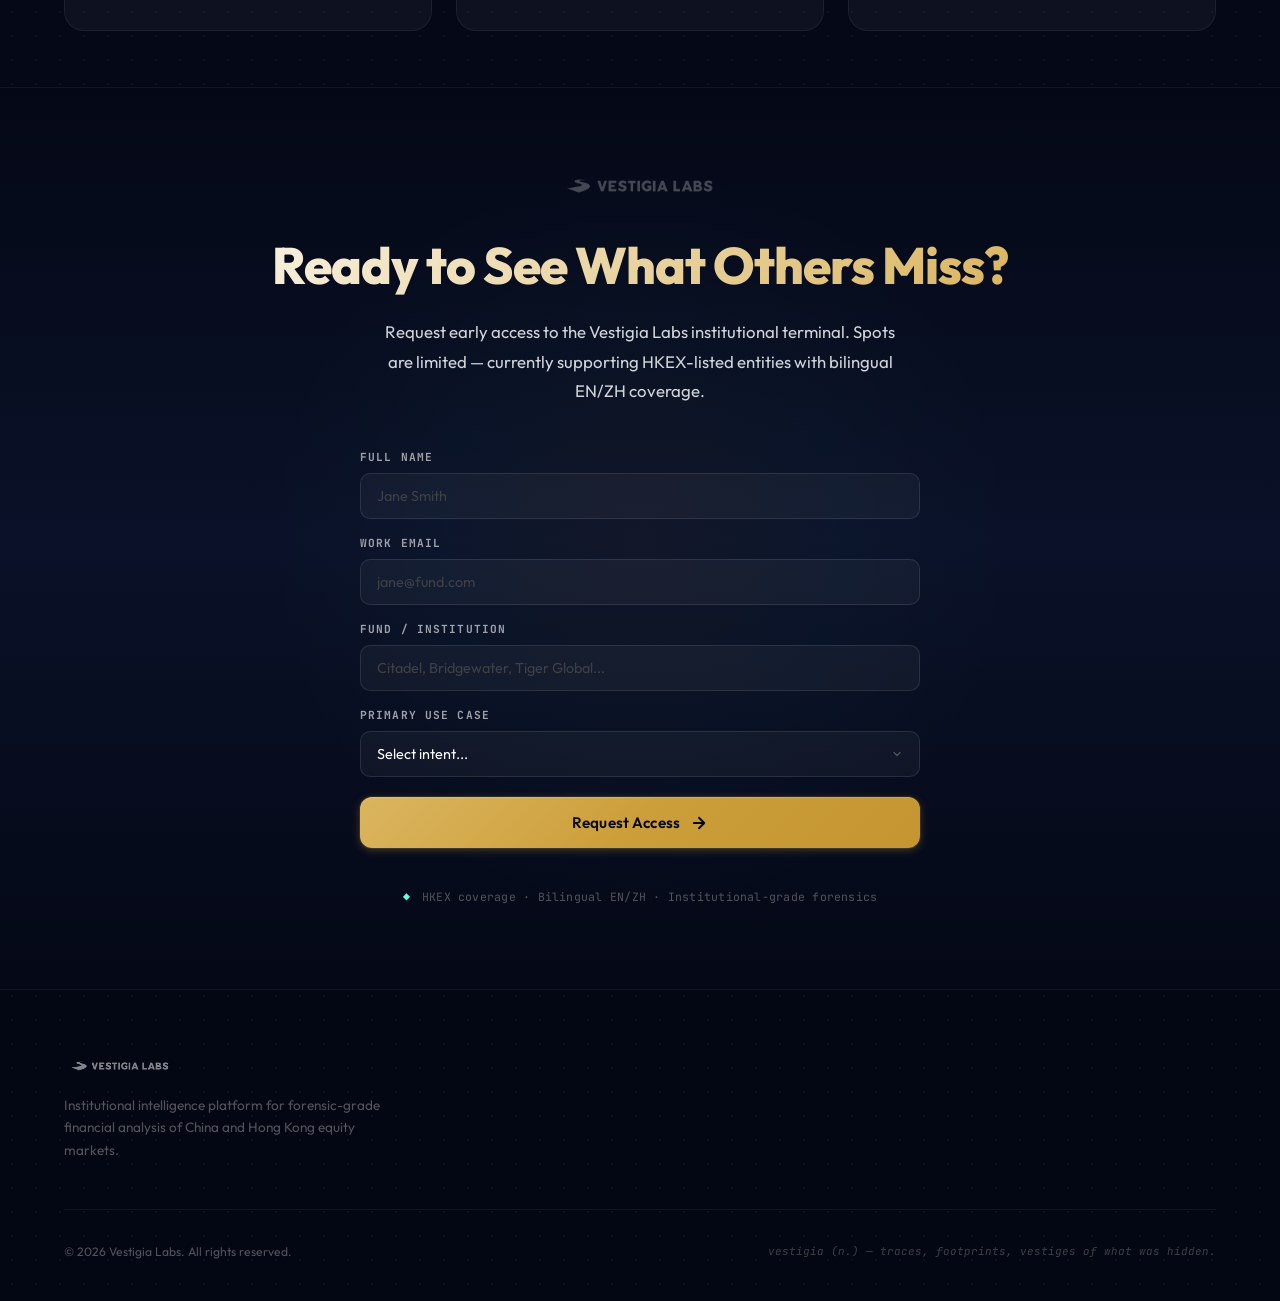
==== commit df2022ae: "ui: finalize institutional landing page UI and formspree wireup - updated metrics and citations for " ====
--- a/index.html
+++ b/index.html
@@ -18,7 +18,7 @@
     <!-- Favicon -->
     <link rel="icon" type="image/png" href="trail.png" />
 
-    <title>Vestigia Labs</title>
+    <title>Vestigia Labs — Forensic Intelligence Platform for Chinese Equities</title>
 
     <!-- Google Fonts -->
     <link rel="preconnect" href="https://fonts.googleapis.com">
@@ -43,6 +43,7 @@
                 <a href="#architecture" class="nav-link">Architecture</a>
                 <a href="#exchange-section" class="nav-link">Coverage</a>
                 <a href="#team" class="nav-link">Team</a>
+                <a href="#access" class="nav-link">Contact</a>
             </div>
             <div class="nav-actions">
                 <a href="#analysis" class="btn btn-ghost" id="nav-demo-btn">View Demo</a>
@@ -91,94 +92,170 @@
                         <span>Explore Capabilities</span>
                     </a>
                 </div>
-            </div>
-
-            <!-- RIGHT: Document Scan Visualization -->
+
+                <div class="hero-metrics" id="hero-metrics">
+                    <div class="metric">
+                        <span class="metric-value">95<span style="color:#D4A843">+</span></span>
+                        <span class="metric-label">HKEX Equities</span>
+                    </div>
+                    <div class="metric-divider"></div>
+                    <div class="metric">
+                        <span class="metric-value">9</span>
+                        <span class="metric-label">Agentic Swarm</span>
+                    </div>
+                    <div class="metric-divider"></div>
+                    <div class="metric">
+                        <span class="metric-value">6<span style="color:#D4A843; font-size:1.4rem">mo</span></span>
+                        <span class="metric-label">Lead Time</span>
+                    </div>
+                </div>
+            </div>
+
+            <!-- RIGHT: Deconstruction Split-Screen -->
             <div class="hero-workflow" id="hero-terminal-preview">
-                <div class="workflow-panel">
-                    <div class="workflow-panel-header">
-                        <span class="workflow-label-side">FORENSIC ENGINE</span>
-                        <span class="workflow-title-center">LIVE ASYMMETRY ANALYSIS</span>
-                        <span class="workflow-label-side">2007.HK · FY2022</span>
-                    </div>
-
-                    <div class="scan-document" id="scan-doc">
-
-                        <!-- Document title block -->
-                        <div class="doc-title-row">
-                            <span class="doc-company">Country Garden Holdings Co., Ltd.</span>
-                            <span class="doc-page-ref">Annual Report FY2022</span>
-                        </div>
-
-                        <!-- Normal rows -->
-                        <div class="doc-data-row">
-                            <div class="doc-line-placeholder" style="width:60%;"></div>
-                            <span class="doc-figure">RMB 89,420M</span>
-                        </div>
-                        <div class="doc-data-row">
-                            <div class="doc-line-placeholder" style="width:72%;"></div>
-                            <span class="doc-figure">RMB 147,550M</span>
-                        </div>
-                        <div class="doc-data-row">
-                            <div class="doc-line-placeholder" style="width:50%;"></div>
-                            <span class="doc-figure">RMB 6,052M</span>
-                        </div>
-
-                        <!-- FLAGGED: Going Concern — RED -->
-                        <div class="doc-data-row doc-flagged doc-flagged-red">
-                            <span class="doc-flag-text">⚠ Going Concern Disclosure</span>
-                            <span class="doc-flag-badge badge-danger">RED FLAG · p.137</span>
-                        </div>
-
-                        <!-- Normal rows -->
-                        <div class="doc-data-row">
-                            <div class="doc-line-placeholder" style="width:65%;"></div>
-                            <span class="doc-figure">RMB 23,000M</span>
-                        </div>
-                        <div class="doc-data-row">
-                            <div class="doc-line-placeholder" style="width:48%;"></div>
-                            <span class="doc-figure">HKD 5,055M</span>
-                        </div>
-
-                        <!-- FLAGGED: DSRI Anomaly — YELLOW -->
-                        <div class="doc-data-row doc-flagged doc-flagged-warn">
-                            <span class="doc-flag-text">▲ DSRI Anomaly Detected</span>
-                            <span class="doc-flag-badge badge-warn">1.178 · p.89</span>
-                        </div>
-
-                        <!-- Normal rows -->
-                        <div class="doc-data-row">
-                            <div class="doc-line-placeholder" style="width:68%;"></div>
-                            <span class="doc-figure">RMB 266,000M</span>
-                        </div>
-                        <div class="doc-data-row">
-                            <div class="doc-line-placeholder" style="width:55%;"></div>
-                            <span class="doc-figure">RMB 8,379M</span>
-                        </div>
-
-                        <!-- FLAGGED: Related Party — RED -->
-                        <div class="doc-data-row doc-flagged doc-flagged-red">
-                            <span class="doc-flag-text">✖ Related Party Bailout</span>
-                            <span class="doc-flag-badge badge-danger">RED FLAG · p.247</span>
-                        </div>
-
-                        <!-- Footnotes block -->
-                        <div class="doc-footnote-section">
-                            <div class="doc-fn-line" style="width:88%;"></div>
-                            <div class="doc-fn-line" style="width:74%;"></div>
-                            <div class="doc-fn-line" style="width:62%;"></div>
-                        </div>
-
-                        <!-- SCAN BEAM — single white scanner -->
-                        <div class="scan-beam scan-beam-white"></div>
-                    </div>
-
-                    <!-- Status bar -->
-                    <div class="scan-status-bar">
-                        <span class="status-indicator"></span>
-                        <span class="status-text">9 agents · 287 pages · 7 flags raised</span>
-                        <span class="status-verdict verdict-high">HIGH RISK</span>
-                    </div>
+                <div class="deconstruct-wrap">
+
+                    <!-- STEP 1: THE MESS — Raw Chinese PDF -->
+                    <div class="decon-panel decon-source">
+                        <div class="decon-label">
+                            <span class="decon-step">01</span>
+                            <span>Raw Filing</span>
+                        </div>
+                        <div class="decon-source-doc">
+                            <div class="raw-doc-header">
+                                <div class="raw-doc-logo">碧桂园</div>
+                                <div class="raw-doc-meta">
+                                    <div class="raw-meta-line" style="width:70%"></div>
+                                    <div class="raw-meta-line" style="width:50%"></div>
+                                </div>
+                            </div>
+                            <div class="raw-doc-body">
+                                <!-- Dense Chinese text rows -->
+                                <div class="raw-text-block">
+                                    <span class="zh">根据本集团财务报告，截至2022年12月31日</span>
+                                </div>
+                                <div class="raw-text-block">
+                                    <span class="zh">合并资产负债表显示流动负债合计人民币</span>
+                                </div>
+                                <div class="raw-text-row">
+                                    <div class="raw-trow" style="width:80%"></div>
+                                    <div class="raw-trow" style="width:60%"></div>
+                                    <div class="raw-trow" style="width:90%"></div>
+                                    <div class="raw-trow" style="width:55%"></div>
+                                </div>
+                                <div class="raw-table">
+                                    <div class="raw-table-row">
+                                        <div class="raw-tcell zh-sm">流动资产</div>
+                                        <div class="raw-tcell-num">89,420</div>
+                                    </div>
+                                    <div class="raw-table-row raw-table-highlight">
+                                        <div class="raw-tcell zh-sm">持续经营不确定性</div>
+                                        <div class="raw-tcell-num warn">147,550</div>
+                                    </div>
+                                    <div class="raw-table-row">
+                                        <div class="raw-tcell zh-sm">关联方交易</div>
+                                        <div class="raw-tcell-num">23,000</div>
+                                    </div>
+                                </div>
+                                <div class="raw-text-block small-zh">
+                                    <span class="zh">注：本集团于报告期内发现</span>
+                                </div>
+                                <div class="raw-text-row">
+                                    <div class="raw-trow" style="width:75%"></div>
+                                    <div class="raw-trow" style="width:85%"></div>
+                                </div>
+                            </div>
+                            <div class="raw-doc-footer">
+                                <span>HKEX Filing · 2007.HK · FY2022 · p.135/287</span>
+                            </div>
+                        </div>
+                    </div>
+
+                    <!-- STEP 2: THE PROCESS — AI Scanning -->
+                    <div class="decon-panel decon-process">
+                        <div class="decon-label">
+                            <span class="decon-step">02</span>
+                            <span>AI Forensics</span>
+                        </div>
+                        <div class="decon-engine">
+                            <div class="engine-core">
+                                <div class="engine-ring engine-ring-1"></div>
+                                <div class="engine-ring engine-ring-2"></div>
+                                <div class="engine-ring engine-ring-3"></div>
+                                <div class="engine-center">
+                                    <span class="engine-icon">⬡</span>
+                                </div>
+                            </div>
+                            <div class="engine-agents">
+                                <div class="agent-pill">
+                                    <span class="agent-dot dot-green"></span>
+                                    <span>Translator</span>
+                                </div>
+                                <div class="agent-pill">
+                                    <span class="agent-dot dot-teal"></span>
+                                    <span>Beneish M</span>
+                                </div>
+                                <div class="agent-pill">
+                                    <span class="agent-dot dot-gold"></span>
+                                    <span>DSRI Model</span>
+                                </div>
+                                <div class="agent-pill">
+                                    <span class="agent-dot dot-red"></span>
+                                    <span>Risk Scorer</span>
+                                </div>
+                            </div>
+                            <div class="engine-status">
+                                <div class="engine-progress-bar">
+                                    <div class="engine-progress-fill"></div>
+                                </div>
+                                <span class="engine-status-text">9 agents · 287 pages</span>
+                            </div>
+                        </div>
+                    </div>
+
+                    <!-- STEP 3: THE INTELLIGENCE — Clean Risk Output -->
+                    <div class="decon-panel decon-output">
+                        <div class="decon-label">
+                            <span class="decon-step">03</span>
+                            <span>Intelligence</span>
+                        </div>
+                        <div class="decon-result">
+                            <div class="result-verdict">
+                                <span class="verdict-badge">HIGH RISK</span>
+                                <span class="verdict-ticker">2007.HK</span>
+                            </div>
+                            <div class="result-flags">
+                                <div class="result-flag flag-red">
+                                    <span class="flag-icon">⚠</span>
+                                    <div class="flag-body">
+                                        <span class="flag-title">Going Concern</span>
+                                        <span class="flag-sub">p.135 · Translated from 持续经营</span>
+                                    </div>
+                                    <span class="flag-severity">CRITICAL</span>
+                                </div>
+                                <div class="result-flag flag-amber">
+                                    <span class="flag-icon">▲</span>
+                                    <div class="flag-body">
+                                        <span class="flag-title">DSRI Anomaly</span>
+                                        <span class="flag-sub">Score 1.178 · Threshold 1.031</span>
+                                    </div>
+                                    <span class="flag-severity flag-amber-txt">1.178</span>
+                                </div>
+                                <div class="result-flag flag-red">
+                                    <span class="flag-icon">✖</span>
+                                    <div class="flag-body">
+                                        <span class="flag-title">Related Party Bailout</span>
+                                        <span class="flag-sub">p.245 · RMB 23,000M exposure</span>
+                                    </div>
+                                    <span class="flag-severity">CRITICAL</span>
+                                </div>
+                            </div>
+                            <div class="result-footer">
+                                <span class="result-delta">⬆ 6 months before public default</span>
+                            </div>
+                        </div>
+                    </div>
+
                 </div>
             </div>
         </div>
@@ -196,7 +273,7 @@
                     See the Default Before the Market Does.
                 </h2>
                 <p class="section-subtitle" id="analysis-subtitle">
-                    Backtested against Country Garden (2007.HK) — HIGH RISK signal generated March 2023. <strong>$11B default confirmed October 2023.</strong> Six month lead time.
+                    Backtested against the Country Garden (2007.HK) 2022 Annual Report. Our engine generated a <strong>HIGH RISK</strong> signal six months before the <strong>$11B default</strong>.
                 </p>
             </div>
 
@@ -230,7 +307,7 @@
                             <div class="summary-sections">
                                 <div class="summary-block summary-block-danger">
                                     <div class="summary-block-title">Liquidity & Going Concern Risks</div>
-                                    <p class="panel-text"><strong>RED FLAG — GOING CONCERN DISCLOSURE:</strong> Management included a specific "Going Concern" assessment relying on <strong>RMB 266 billion</strong> in "unused loan facilities" and <strong>RMB 20 billion</strong> in new medium-term note quotas to survive the next 12 months [Page 137]. <strong>RED FLAG — RELATED PARTY BAILOUT:</strong> Controlling shareholder provided an interest-free, unsecured loan of <strong>HKD 5.055 billion</strong> (~RMB 4,500 million) with a 37-month maturity [Page 247].</p>
+                                    <p class="panel-text"><strong>RED FLAG — GOING CONCERN DISCLOSURE:</strong> Management included a specific "Going Concern" assessment relying on <strong>RMB 266 billion</strong> in "unused loan facilities" and <strong>RMB 20 billion</strong> in new medium-term note quotas to survive the next 12 months [Page 135]. <strong>RED FLAG — RELATED PARTY BAILOUT:</strong> Controlling shareholder provided an interest-free, unsecured loan of <strong>HKD 5.055 billion</strong> (~RMB 4,500 million) with a 37-month maturity [Page 245].</p>
                                 </div>
                             </div>
 
@@ -241,7 +318,7 @@
                                 </div>
                                 <div class="desk-row">
                                     <span class="desk-label">Key Metric:</span>
-                                    <span>Net loss of <strong>RMB 6,052 million</strong> and emergency controlling shareholder loan of <strong>RMB 4,500 million</strong> [Pages 36, 247].</span>
+                                    <span>Net loss of <strong>RMB 6,052 million</strong> and emergency controlling shareholder loan of <strong>RMB 4,500 million</strong> [Pages 34, 245].</span>
                                 </div>
                                 <div class="desk-row">
                                     <span class="desk-label">Audit Flags:</span>
@@ -255,9 +332,9 @@
 
                             <div class="panel-citations">
                                 <span class="citation">Annual Report FY2022 p.34–39</span>
-                                <span class="citation">Annual Report FY2022 p.137</span>
+                                <span class="citation">Annual Report FY2022 p.135</span>
                                 <span class="citation">Annual Report FY2022 p.180–182</span>
-                                <span class="citation">Annual Report FY2022 p.247</span>
+                                <span class="citation">Annual Report FY2022 p.245</span>
                             </div>
                         </div>
                     </div>
@@ -325,17 +402,81 @@
                         </div>
                     </div>
 
-                    <!-- ASYMMETRY TAB — Country Garden: No Discrepancies -->
+                    <!-- ASYMMETRY TAB — Country Garden: Bilingual Scan Result -->
                     <div class="showcase-panel" id="panel-asymmetry">
-                        <div class="panel-callout panel-callout-safe" style="margin-top: 0; margin-bottom: 24px; font-size: 0.9rem; font-weight: 600;">
-                            ✅ NO DISCREPANCIES DETECTED — EN and ZH filings are aligned
-                        </div>
-                        <div style="text-align: center; padding: 32px 20px;">
-                            <div style="font-size: 3rem; margin-bottom: 12px;">✅</div>
-                            <h3 style="color: #fff; font-size: 1.3rem; font-weight: 700; margin-bottom: 10px;">Bilingual Alignment Confirmed</h3>
-                            <p style="color: #6A7490; font-size: 0.95rem; max-width: 520px; margin: 0 auto; line-height: 1.6;">The English and Chinese filings contain consistent disclosures, risk language, and financial figures. No material translation gaps detected.</p>
-                        </div>
-                    </div>
+
+                        <!-- Verdict header -->
+                        <div class="panel-verdict">
+                            <div class="verdict-badge" style="background: rgba(16,185,129,0.1); color: #10B981; border: 1px solid rgba(16,185,129,0.2);">BILINGUAL ALIGNMENT CONFIRMED</div>
+                            <div class="verdict-ticker">2007.HK — Country Garden Holdings</div>
+                        </div>
+
+                        <!-- Scan summary bar -->
+                        <div style="background: rgba(16,185,129,0.04); border: 1px solid rgba(16,185,129,0.12); border-radius: 12px; padding: 16px 22px; margin-bottom: 20px; display: flex; align-items: center; justify-content: space-between; flex-wrap: wrap; gap: 12px;">
+                            <div style="font-family: 'JetBrains Mono', monospace; font-size: 0.78rem; color: #6EE7B7;">
+                                ✓ 287-page EN/ZH cross-examination complete
+                            </div>
+                            <div style="display: flex; gap: 20px; font-family: 'JetBrains Mono', monospace; font-size: 0.72rem; color: #52525B;">
+                                <span>Passages Checked: <strong style="color: #D1D5DB;">148</strong></span>
+                                <span>Risk Terms Flagged: <strong style="color: #D1D5DB;">0</strong></span>
+                                <span>Delta Threshold: <strong style="color: #D1D5DB;">&gt;15%</strong></span>
+                            </div>
+                        </div>
+
+                        <!-- Key passages table -->
+                        <div style="display: flex; flex-direction: column; gap: 8px; margin-bottom: 20px;">
+
+                            <div style="display: grid; grid-template-columns: 2fr 1fr 1fr auto; gap: 12px; padding: 12px 18px; background: rgba(0,0,0,0.15); border: 1px solid rgba(255,255,255,0.04); border-radius: 8px; align-items: center; font-family: 'JetBrains Mono', monospace; font-size: 0.72rem; color: #52525B; letter-spacing: 0.06em;">
+                                <span>PASSAGE / RISK CATEGORY</span>
+                                <span>ZH PAGE</span>
+                                <span>EN PAGE</span>
+                                <span>STATUS</span>
+                            </div>
+
+                            <div style="display: grid; grid-template-columns: 2fr 1fr 1fr auto; gap: 12px; padding: 13px 18px; background: rgba(0,0,0,0.12); border: 1px solid rgba(255,255,255,0.05); border-radius: 8px; align-items: center;">
+                                <span style="font-size: 0.85rem; color: #D1D5DB;">持续经营风险 — Going Concern Disclosure</span>
+                                <span style="font-family: 'JetBrains Mono', monospace; font-size: 0.78rem; color: #52525B;">p.135</span>
+                                <span style="font-family: 'JetBrains Mono', monospace; font-size: 0.78rem; color: #52525B;">p.135</span>
+                                <span style="font-family: 'JetBrains Mono', monospace; font-size: 0.7rem; font-weight: 700; color: #10B981;">✓ MATCH</span>
+                            </div>
+
+                            <div style="display: grid; grid-template-columns: 2fr 1fr 1fr auto; gap: 12px; padding: 13px 18px; background: rgba(0,0,0,0.12); border: 1px solid rgba(255,255,255,0.05); border-radius: 8px; align-items: center;">
+                                <span style="font-size: 0.85rem; color: #D1D5DB;">关联方贷款 — Related Party Loan Terms</span>
+                                <span style="font-family: 'JetBrains Mono', monospace; font-size: 0.78rem; color: #52525B;">p.245</span>
+                                <span style="font-family: 'JetBrains Mono', monospace; font-size: 0.78rem; color: #52525B;">p.245</span>
+                                <span style="font-family: 'JetBrains Mono', monospace; font-size: 0.7rem; font-weight: 700; color: #10B981;">✓ MATCH</span>
+                            </div>
+
+                            <div style="display: grid; grid-template-columns: 2fr 1fr 1fr auto; gap: 12px; padding: 13px 18px; background: rgba(0,0,0,0.12); border: 1px solid rgba(255,255,255,0.05); border-radius: 8px; align-items: center;">
+                                <span style="font-size: 0.85rem; color: #D1D5DB;">银行融资安排 — Bank Facility Disclosures</span>
+                                <span style="font-family: 'JetBrains Mono', monospace; font-size: 0.78rem; color: #52525B;">p.34</span>
+                                <span style="font-family: 'JetBrains Mono', monospace; font-size: 0.78rem; color: #52525B;">p.34</span>
+                                <span style="font-family: 'JetBrains Mono', monospace; font-size: 0.7rem; font-weight: 700; color: #10B981;">✓ MATCH</span>
+                            </div>
+
+                            <div style="display: grid; grid-template-columns: 2fr 1fr 1fr auto; gap: 12px; padding: 13px 18px; background: rgba(0,0,0,0.12); border: 1px solid rgba(255,255,255,0.05); border-radius: 8px; align-items: center;">
+                                <span style="font-size: 0.85rem; color: #D1D5DB;">存货减值准备 — Inventory Write-Down Figures</span>
+                                <span style="font-family: 'JetBrains Mono', monospace; font-size: 0.78rem; color: #52525B;">p.180</span>
+                                <span style="font-family: 'JetBrains Mono', monospace; font-size: 0.78rem; color: #52525B;">p.180</span>
+                                <span style="font-family: 'JetBrains Mono', monospace; font-size: 0.7rem; font-weight: 700; color: #10B981;">✓ MATCH</span>
+                            </div>
+
+                        </div>
+
+                        <!-- Interpretation callout -->
+                        <div class="panel-callout panel-callout-safe">
+                            Translation layer confirmed transparent. The risk in this filing is in the numbers — not the language. EN-only investors received full disclosure. Forensic investigation escalated to quantitative and structural analysis.
+                        </div>
+
+                        <!-- Citations -->
+                        <div class="panel-citations" style="margin-top: 16px;">
+                            <span class="citation">Annual Report FY2022 p.34</span>
+                            <span class="citation">Annual Report FY2022 p.135</span>
+                            <span class="citation">Annual Report FY2022 p.180</span>
+                            <span class="citation">Annual Report FY2022 p.245</span>
+                        </div>
+                    </div>
+
 
                     <!-- INTEGRITY TAB — Country Garden: Cross-Checks -->
                     <div class="showcase-panel" id="panel-integrity">
@@ -404,12 +545,12 @@
                             <div class="footnote-item">
                                 <span class="fn-severity fn-high">HIGH</span>
                                 <span class="fn-text">Going Concern disclosure — management assumes RMB 266B in "unused loan facilities" to survive next 12 months</span>
-                                <span class="fn-link">p.137 →</span>
+                                <span class="fn-link">p.135 →</span>
                             </div>
                             <div class="footnote-item">
                                 <span class="fn-severity fn-high">HIGH</span>
                                 <span class="fn-text">Related party bailout — controlling shareholder injected interest-free unsecured HKD 5.055B loan (37-month maturity)</span>
-                                <span class="fn-link">p.247 →</span>
+                                <span class="fn-link">p.245 →</span>
                             </div>
                             <div class="footnote-item">
                                 <span class="fn-severity fn-high">HIGH</span>
@@ -522,7 +663,7 @@
             <div class="pipeline-grid">
                 <div class="pipeline-card">
                     <div class="pipeline-card-img-wrapper">
-                        <img src="Workflow.png" alt="Agentic Workflow diagram" class="pipeline-card-img">
+                        <img src="Workflow.png" alt="Agentic Workflow diagram" class="pipeline-card-img" id="workflow-img">
                     </div>
                     <span class="pipeline-step">01</span>
                     <h3>Agentic Workflow</h3>
@@ -536,7 +677,7 @@
                 </div>
                 <div class="pipeline-card">
                     <div class="pipeline-card-img-wrapper">
-                        <img src="Swarm.png" alt="AI Swarm diagram" class="pipeline-card-img" id="swarm-img">
+                        <img src="Swarm.png" alt="AI Swarm network diagram" class="pipeline-card-img" id="swarm-img">
                     </div>
                     <span class="pipeline-step">02</span>
                     <h3>AI Swarm</h3>
@@ -567,7 +708,8 @@
     <section class="exchange-section" id="exchange-section">
         <div class="container">
             <div class="exc-hero">
-                <h2 class="exc-title">Exchange Coverage</h2>
+                <span class="section-tag" style="margin-bottom: 24px;">Coverage</span>
+                <h2 class="exc-title">Chinese Exchange Coverage</h2>
                 <p class="exc-desc">
                     Deploying agentic intelligence across primary Chinese and Hong Kong equity markets.
                 </p>
@@ -702,18 +844,56 @@
                 </div>
                 <h2 class="cta-title" id="cta-title">Ready to See What Others Miss?</h2>
                 <p class="cta-subtitle" id="cta-subtitle">
-                    Request early access to the Vestigia Labs institutional terminal. 
-                    Currently supporting HKEX-listed entities with bilingual EN/ZH coverage.
+                    Request early access to the Vestigia Labs institutional terminal.
+                    Spots are limited — currently supporting HKEX-listed entities with bilingual EN/ZH coverage.
                 </p>
-                <div class="cta-actions">
-                    <a href="mailto:access@vestigialabs.com" class="btn btn-primary btn-lg" id="cta-email-btn">
-                        <span>Request Access</span>
-                        <svg width="18" height="18" viewBox="0 0 24 24" fill="none" stroke="currentColor" stroke-width="2.5" stroke-linecap="round" stroke-linejoin="round">
+
+                <!-- Institutional Waitlist Form -->
+                <form class="access-form" id="access-form" novalidate>
+                    <div class="form-group">
+                        <label class="form-label" for="form-name">Full Name</label>
+                        <input type="text" id="form-name" name="name" class="form-input" placeholder="Jane Smith" autocomplete="name" required>
+                    </div>
+                    <div class="form-group">
+                        <label class="form-label" for="form-email">Work Email</label>
+                        <input type="email" id="form-email" name="email" class="form-input" placeholder="jane@fund.com" autocomplete="email" required>
+                    </div>
+                    <div class="form-group">
+                        <label class="form-label" for="form-fund">Fund / Institution</label>
+                        <input type="text" id="form-fund" name="fund" class="form-input" placeholder="Citadel, Bridgewater, Tiger Global..." required>
+                    </div>
+                    <div class="form-group">
+                        <label class="form-label" for="form-use">Primary Use Case</label>
+                        <select id="form-use" name="use_case" class="form-input form-select">
+                            <option value="" disabled selected>Select intent...</option>
+                            <option value="early_access">Request Early Terminal Access</option>
+                            <option value="custom_ticker">Commission Custom Ticker Analysis</option>
+                            <option value="strategic_partnership">Strategic Partnership / Investment</option>
+                            <option value="enterprise_api">Enterprise / API Integration</option>
+                        </select>
+                    </div>
+                    <button type="submit" class="btn btn-primary btn-lg form-submit" id="form-submit-btn">
+                        <span id="form-btn-text">Request Access</span>
+                        <svg id="form-btn-arrow" width="18" height="18" viewBox="0 0 24 24" fill="none" stroke="currentColor" stroke-width="2.5" stroke-linecap="round" stroke-linejoin="round">
                             <path d="M5 12h14M12 5l7 7-7 7"/>
                         </svg>
-                    </a>
-                </div>
-                <div class="cta-note">
+                        <svg id="form-btn-spinner" class="form-spinner" style="display:none" width="18" height="18" viewBox="0 0 24 24" fill="none" stroke="currentColor" stroke-width="2" stroke-linecap="round">
+                            <path d="M12 2v4M12 18v4M4.93 4.93l2.83 2.83M16.24 16.24l2.83 2.83M2 12h4M18 12h4M4.93 19.07l2.83-2.83M16.24 7.76l2.83-2.83"/>
+                        </svg>
+                    </button>
+                    <div class="form-success" id="form-success" style="display:none">
+                        <span class="form-success-icon">✓</span>
+                        <div>
+                            <strong id="form-success-title">Waitlist secured.</strong>
+                            <p id="form-success-desc">We will be in touch shortly to schedule an institutional terminal walkthrough.</p>
+                        </div>
+                    </div>
+                    <div class="form-error" id="form-error" style="display:none">
+                        <span>⚠ Something went wrong. Email us directly at <a href="mailto:info@vestigialabs.com">info@vestigialabs.com</a></span>
+                    </div>
+                </form>
+
+                <div class="cta-note" style="margin-top: 24px;">
                     <span class="cta-note-icon">◆</span>
                     <span>HKEX coverage · Bilingual EN/ZH · Institutional-grade forensics</span>
                 </div>
@@ -733,20 +913,7 @@
                     </div>
                     <p class="footer-desc">Institutional intelligence platform for forensic-grade financial analysis of China and Hong Kong equity markets.</p>
                 </div>
-                <div class="footer-links">
-                    <div class="footer-col">
-                        <h4>Platform</h4>
-                        <a href="#analysis">Analysis</a>
-                        <a href="#capabilities">Engine</a>
-                        <a href="#exchange-section">Coverage</a>
-                    </div>
-                    <div class="footer-col">
-                        <h4>Resources</h4>
-                        <a href="#">Documentation</a>
-                        <a href="#">API Reference</a>
-                        <a href="#">Methodology</a>
-                    </div>
-                </div>
+
             </div>
             <div class="footer-bottom">
                 <p>&copy; 2026 Vestigia Labs. All rights reserved.</p>
--- a/styles.css
+++ b/styles.css
@@ -280,7 +280,7 @@
     display: flex;
     align-items: center;
     justify-content: center;
-    padding: 100px 48px 80px;
+    padding: 108px 48px 56px;
     overflow: hidden;
 }
 
@@ -352,13 +352,490 @@
     flex-direction: column;
     justify-content: center;
     align-self: center;
+    padding-left: 32px;
 }
 
 /* ── Hero Workflow Diagram — vertical centering fix —– */
 .hero-workflow {
-    animation: fadeInRight 1s ease 0.5s forwards;
-    opacity: 0;
+    animation: fadeInRight 1s ease 0.5s both;
     align-self: center;
+}
+
+/* ═══════════════════════════════════════════════
+   DECONSTRUCTION SPLIT-SCREEN
+   ═══════════════════════════════════════════════ */
+.deconstruct-wrap {
+    display: grid;
+    grid-template-columns: 1fr auto 1fr;
+    gap: 0;
+    align-items: stretch;
+    border-radius: 14px;
+    overflow: hidden;
+    border: 1px solid rgba(255, 255, 255, 0.08);
+    box-shadow: 0 24px 60px rgba(0, 0, 0, 0.6), inset 0 1px 0 rgba(255, 255, 255, 0.05);
+    background: rgba(255, 255, 255, 0.02);
+    height: 340px;
+    font-size: 0.85em;
+}
+
+.decon-panel {
+    display: flex;
+    flex-direction: column;
+    gap: 10px;
+    padding: 16px;
+    position: relative;
+    overflow: hidden;
+}
+
+.decon-panel + .decon-panel {
+    border-left: 1px solid rgba(255, 255, 255, 0.06);
+}
+
+.decon-label {
+    display: flex;
+    align-items: center;
+    gap: 8px;
+    font-family: 'JetBrains Mono', monospace;
+    font-size: 0.62rem;
+    font-weight: 700;
+    text-transform: uppercase;
+    letter-spacing: 0.12em;
+    color: #52525B;
+    margin-bottom: 4px;
+}
+
+.decon-step {
+    color: #64ffda;
+    font-weight: 800;
+}
+
+/* ─── Panel 01: Raw Source Doc ─── */
+.decon-source {
+    background: rgba(4, 8, 22, 0.7);
+    min-width: 195px;
+}
+
+.decon-source-doc {
+    display: flex;
+    flex-direction: column;
+    gap: 6px;
+    flex: 1;
+    overflow: hidden;
+}
+
+.raw-doc-header {
+    display: flex;
+    align-items: center;
+    gap: 8px;
+    padding-bottom: 8px;
+    border-bottom: 1px solid rgba(255, 255, 255, 0.06);
+    margin-bottom: 4px;
+}
+
+.raw-doc-logo {
+    font-size: 1.1rem;
+    color: rgba(255, 255, 255, 0.3);
+    font-weight: 900;
+    letter-spacing: -0.02em;
+    white-space: nowrap;
+}
+
+.raw-doc-meta {
+    display: flex;
+    flex-direction: column;
+    gap: 3px;
+    flex: 1;
+}
+
+.raw-meta-line {
+    height: 4px;
+    background: rgba(255, 255, 255, 0.08);
+    border-radius: 2px;
+}
+
+.raw-doc-body {
+    display: flex;
+    flex-direction: column;
+    gap: 5px;
+    flex: 1;
+}
+
+.raw-text-block {
+    line-height: 1.4;
+}
+
+.zh {
+    font-size: 0.6rem;
+    color: rgba(255, 255, 255, 0.28);
+    letter-spacing: 0.02em;
+    font-family: 'Noto Sans SC', sans-serif;
+}
+
+.zh-sm {
+    font-size: 0.58rem;
+    color: rgba(255, 255, 255, 0.28);
+}
+
+.small-zh .zh {
+    font-size: 0.55rem;
+    color: rgba(255, 255, 255, 0.18);
+}
+
+.raw-text-row {
+    display: flex;
+    flex-direction: column;
+    gap: 3px;
+}
+
+.raw-trow {
+    height: 3px;
+    background: rgba(255, 255, 255, 0.07);
+    border-radius: 2px;
+}
+
+.raw-table {
+    border: 1px solid rgba(255, 255, 255, 0.07);
+    border-radius: 4px;
+    overflow: hidden;
+}
+
+.raw-table-row {
+    display: flex;
+    justify-content: space-between;
+    align-items: center;
+    padding: 3px 6px;
+    border-bottom: 1px solid rgba(255, 255, 255, 0.04);
+}
+
+.raw-table-row:last-child {
+    border-bottom: none;
+}
+
+.raw-table-highlight {
+    background: rgba(239, 68, 68, 0.06);
+}
+
+.raw-tcell {
+    font-size: 0.55rem;
+    color: rgba(255, 255, 255, 0.25);
+}
+
+.raw-tcell-num {
+    font-family: 'JetBrains Mono', monospace;
+    font-size: 0.58rem;
+    color: rgba(255, 255, 255, 0.3);
+}
+
+.raw-tcell-num.warn {
+    color: rgba(239, 68, 68, 0.6);
+}
+
+.raw-doc-footer {
+    margin-top: auto;
+    padding-top: 6px;
+    border-top: 1px solid rgba(255, 255, 255, 0.05);
+    font-family: 'JetBrains Mono', monospace;
+    font-size: 0.52rem;
+    color: rgba(255, 255, 255, 0.2);
+}
+
+/* ─── Panel 02: AI Engine ─── */
+.decon-process {
+    background: rgba(4, 8, 22, 0.85);
+    align-items: center;
+    justify-content: center;
+    min-width: 155px;
+    padding: 16px 12px;
+    position: relative;
+}
+
+.decon-process .decon-label {
+    position: absolute;
+    top: 16px;
+    left: 12px;
+}
+
+/* Subtle arrows between panels */
+.decon-process::before,
+.decon-process::after {
+    content: '→';
+    position: absolute;
+    top: 50%;
+    transform: translateY(-50%);
+    font-size: 0.75rem;
+    color: rgba(100, 255, 218, 0.3);
+    z-index: 5;
+}
+.decon-process::before { left: -12px; }
+.decon-process::after  { right: -12px; }
+
+.decon-engine {
+    display: flex;
+    flex-direction: column;
+    align-items: center;
+    gap: 14px;
+    width: 100%;
+    margin-top: 20px;
+}
+
+.engine-core {
+    position: relative;
+    width: 72px;
+    height: 72px;
+    display: flex;
+    align-items: center;
+    justify-content: center;
+}
+
+.engine-ring {
+    position: absolute;
+    border-radius: 50%;
+    border: 1px solid rgba(100, 255, 218, 0.3);
+}
+
+.engine-ring-1 {
+    width: 72px; height: 72px;
+    animation: ring-spin 6s linear infinite;
+    border-color: rgba(100, 255, 218, 0.35);
+    border-style: dashed;
+}
+
+.engine-ring-2 {
+    width: 52px; height: 52px;
+    animation: ring-spin 4s linear infinite reverse;
+    border-color: rgba(212, 168, 67, 0.3);
+}
+
+.engine-ring-3 {
+    width: 34px; height: 34px;
+    animation: ring-spin 3s linear infinite;
+    border-color: rgba(100, 255, 218, 0.2);
+}
+
+@keyframes ring-spin {
+    from { transform: rotate(0deg); }
+    to   { transform: rotate(360deg); }
+}
+
+.engine-center {
+    position: relative;
+    z-index: 2;
+    width: 22px; height: 22px;
+    display: flex;
+    align-items: center;
+    justify-content: center;
+}
+
+.engine-icon {
+    font-size: 1rem;
+    color: #64ffda;
+    filter: drop-shadow(0 0 6px rgba(100, 255, 218, 0.6));
+    animation: icon-pulse 2s ease-in-out infinite;
+}
+
+@keyframes icon-pulse {
+    0%, 100% { opacity: 0.8; filter: drop-shadow(0 0 4px rgba(100, 255, 218, 0.4)); }
+    50%       { opacity: 1;   filter: drop-shadow(0 0 10px rgba(100, 255, 218, 0.8)); }
+}
+
+.engine-agents {
+    display: flex;
+    flex-direction: column;
+    gap: 4px;
+    width: 100%;
+}
+
+.agent-pill {
+    display: flex;
+    align-items: center;
+    gap: 6px;
+    background: rgba(255, 255, 255, 0.03);
+    border: 1px solid rgba(255, 255, 255, 0.06);
+    border-radius: 20px;
+    padding: 3px 8px;
+    font-family: 'JetBrains Mono', monospace;
+    font-size: 0.58rem;
+    color: rgba(255, 255, 255, 0.5);
+}
+
+.agent-dot {
+    width: 5px; height: 5px;
+    border-radius: 50%;
+    flex-shrink: 0;
+    animation: dot-blink 1.5s ease-in-out infinite;
+}
+
+.dot-green  { background: #10B981; }
+.dot-teal   { background: #64ffda; animation-delay: 0.3s; }
+.dot-gold   { background: #D4A843; animation-delay: 0.6s; }
+.dot-red    { background: #EF4444; animation-delay: 0.9s; }
+
+@keyframes dot-blink {
+    0%, 100% { opacity: 0.5; }
+    50%       { opacity: 1; }
+}
+
+.engine-status {
+    width: 100%;
+    display: flex;
+    flex-direction: column;
+    gap: 4px;
+    align-items: center;
+}
+
+.engine-progress-bar {
+    width: 100%;
+    height: 2px;
+    background: rgba(255, 255, 255, 0.06);
+    border-radius: 2px;
+    overflow: hidden;
+}
+
+.engine-progress-fill {
+    height: 100%;
+    background: linear-gradient(90deg, #64ffda, #D4A843);
+    border-radius: 2px;
+    animation: progress-sweep 3s ease-in-out infinite;
+}
+
+@keyframes progress-sweep {
+    0%   { width: 0%; opacity: 0.8; }
+    70%  { width: 100%; opacity: 1; }
+    100% { width: 100%; opacity: 0.4; }
+}
+
+.engine-status-text {
+    font-family: 'JetBrains Mono', monospace;
+    font-size: 0.52rem;
+    color: rgba(255, 255, 255, 0.3);
+    letter-spacing: 0.05em;
+}
+
+/* ─── Panel 03: Intelligence Output ─── */
+.decon-output {
+    background: rgba(8, 4, 12, 0.8);
+    min-width: 195px;
+}
+
+.decon-result {
+    display: flex;
+    flex-direction: column;
+    gap: 8px;
+    flex: 1;
+}
+
+.result-verdict {
+    display: flex;
+    align-items: center;
+    justify-content: space-between;
+    padding: 8px 10px;
+    background: rgba(239, 68, 68, 0.08);
+    border: 1px solid rgba(239, 68, 68, 0.2);
+    border-radius: 8px;
+}
+
+.verdict-badge {
+    font-family: 'JetBrains Mono', monospace;
+    font-size: 0.68rem;
+    font-weight: 800;
+    color: #EF4444;
+    letter-spacing: 0.1em;
+    text-shadow: 0 0 12px rgba(239, 68, 68, 0.4);
+}
+
+.verdict-ticker {
+    font-family: 'JetBrains Mono', monospace;
+    font-size: 0.62rem;
+    color: rgba(255, 255, 255, 0.4);
+}
+
+.result-flags {
+    display: flex;
+    flex-direction: column;
+    gap: 5px;
+    flex: 1;
+}
+
+.result-flag {
+    display: flex;
+    align-items: flex-start;
+    gap: 7px;
+    padding: 7px 9px;
+    border-radius: 7px;
+    border-left: 2px solid transparent;
+}
+
+.flag-red {
+    background: rgba(239, 68, 68, 0.06);
+    border-left-color: rgba(239, 68, 68, 0.5);
+}
+
+.flag-amber {
+    background: rgba(212, 168, 67, 0.06);
+    border-left-color: rgba(212, 168, 67, 0.5);
+}
+
+.flag-icon {
+    font-size: 0.7rem;
+    flex-shrink: 0;
+    margin-top: 1px;
+}
+
+.flag-red .flag-icon  { color: #EF4444; }
+.flag-amber .flag-icon { color: #D4A843; }
+
+.flag-body {
+    display: flex;
+    flex-direction: column;
+    gap: 2px;
+    flex: 1;
+    min-width: 0;
+}
+
+.flag-title {
+    font-size: 0.67rem;
+    font-weight: 700;
+    color: #FFFFFF;
+    white-space: nowrap;
+    overflow: hidden;
+    text-overflow: ellipsis;
+}
+
+.flag-sub {
+    font-family: 'JetBrains Mono', monospace;
+    font-size: 0.5rem;
+    color: rgba(255, 255, 255, 0.35);
+    white-space: nowrap;
+    overflow: hidden;
+    text-overflow: ellipsis;
+}
+
+.flag-severity {
+    font-family: 'JetBrains Mono', monospace;
+    font-size: 0.52rem;
+    font-weight: 800;
+    color: #EF4444;
+    letter-spacing: 0.08em;
+    white-space: nowrap;
+    flex-shrink: 0;
+    margin-top: 1px;
+}
+
+.flag-amber-txt {
+    color: #D4A843;
+}
+
+.result-footer {
+    margin-top: auto;
+    padding-top: 8px;
+    border-top: 1px solid rgba(255, 255, 255, 0.05);
+}
+
+.result-delta {
+    font-family: 'JetBrains Mono', monospace;
+    font-size: 0.58rem;
+    color: #64ffda;
+    letter-spacing: 0.04em;
 }
 
 .workflow-panel {
@@ -729,11 +1206,11 @@
 }
 
 .hero-title {
-    font-size: clamp(2.8rem, 6vw, 5rem);
+    font-size: clamp(2.8rem, 6.5vw, 5rem);
     font-weight: 800;
     line-height: 1.06;
     margin-bottom: 28px;
-    animation: fadeInUp 0.8s ease 0.1s forwards;
+    animation: fadeInUp 0.8s ease 0.1s both;
     opacity: 0;
     letter-spacing: -0.03em;
     color: #FFFFFF;
@@ -767,7 +1244,7 @@
     color: #D1D5DB;
     max-width: 600px;
     margin-bottom: 44px;
-    animation: fadeInUp 0.8s ease 0.2s forwards;
+    animation: fadeInUp 0.8s ease 0.2s both;
     opacity: 0;
     font-weight: 400;
 }
@@ -775,8 +1252,8 @@
 .hero-actions {
     display: flex;
     gap: 16px;
-    margin-bottom: 64px;
-    animation: fadeInUp 0.8s ease 0.3s forwards;
+    margin-bottom: 40px;
+    animation: fadeInUp 0.8s ease 0.3s both;
     opacity: 0;
 }
 
@@ -784,8 +1261,11 @@
     display: flex;
     align-items: center;
     gap: 36px;
-    animation: fadeInUp 0.8s ease 0.4s forwards;
+    animation: fadeInUp 0.8s ease 0.4s both;
     opacity: 0;
+    padding-top: 8px;
+    border-top: 1px solid rgba(255, 255, 255, 0.06);
+    margin-top: 8px;
 }
 
 .metric {
@@ -1072,7 +1552,7 @@
 
 .exc-title {
     font-family: 'Outfit', 'Inter', sans-serif;
-    font-size: clamp(2.8rem, 6vw, 4.2rem);
+    font-size: clamp(2.4rem, 5vw, 3.75rem);
     font-weight: 900;
     color: #FFFFFF;
     letter-spacing: -0.03em;
@@ -1250,7 +1730,7 @@
    SECTIONS — General
    ═══════════════════════════════════════════════ */
 .section {
-    padding: 80px 24px;
+    padding: 56px 24px;
     position: relative;
 }
 
@@ -1262,7 +1742,7 @@
 
 .section-header {
     text-align: center;
-    margin-bottom: 48px;
+    margin-bottom: 36px;
 }
 
 .section-tag {
@@ -1277,15 +1757,16 @@
     border: 1px solid rgba(100, 255, 218, 0.12);
     padding: 7px 18px;
     border-radius: 6px;
-    margin-bottom: 22px;
+    margin-bottom: 14px;
 }
 
 .section-title {
-    font-size: clamp(2.2rem, 4vw, 3.2rem);
-    font-weight: 800;
+    font-size: clamp(2.4rem, 5vw, 3.75rem);
+    font-weight: 900;
     color: #FFFFFF;
-    margin-bottom: 22px;
-    letter-spacing: -0.02em;
+    margin-bottom: 14px;
+    letter-spacing: -0.03em;
+    line-height: 1.15;
     background: linear-gradient(135deg, #FFFFFF 0%, #D4A843 50%, #FFFFFF 100%);
     background-size: 200% auto;
     -webkit-background-clip: text;
@@ -1295,7 +1776,7 @@
 }
 
 .section-subtitle {
-    font-size: 1.05rem;
+    font-size: 0.95rem;
     line-height: 1.75;
     color: #D1D5DB;
     max-width: 600px;
@@ -1310,7 +1791,7 @@
     display: flex;
     align-items: stretch;
     gap: 0;
-    margin-bottom: 64px;
+    margin-bottom: 0;
 }
 
 .pipeline-card {
@@ -1319,7 +1800,7 @@
     background: rgba(255, 255, 255, 0.04);
     border: 1px solid rgba(255, 255, 255, 0.08);
     border-radius: 16px;
-    padding: 36px 32px 44px;
+    padding: 20px 24px 28px;
     transition: all 0.35s cubic-bezier(0.4, 0, 0.2, 1);
     backdrop-filter: blur(12px);
     -webkit-backdrop-filter: blur(12px);
@@ -1330,8 +1811,8 @@
 
 .pipeline-card-img-wrapper {
     width: 100%;
-    aspect-ratio: 4 / 3;
-    margin-bottom: 24px;
+    aspect-ratio: 16 / 9;
+    margin-bottom: 16px;
     border-radius: 12px;
     overflow: hidden;
     border: 1px solid rgba(255, 255, 255, 0.08);
@@ -1340,18 +1821,24 @@
     display: flex;
     align-items: center;
     justify-content: center;
+    padding: 24px;
 }
 
 .pipeline-card-img {
-    width: 100%;
-    height: 100%;
+    width: auto;
+    height: auto;
+    max-width: 68%;
+    max-height: 88%;
     display: block;
     object-fit: contain;
     transition: transform 0.5s ease;
     filter: invert(1) hue-rotate(180deg) brightness(1.1);
 }
 
+#workflow-img,
 #swarm-img {
+    max-width: 82%;
+    max-height: 100%;
     filter: invert(1) hue-rotate(180deg) brightness(1.3) contrast(1.2);
 }
 
@@ -1370,16 +1857,16 @@
 }
 
 .pipeline-card h3 {
-    font-size: 1.2rem;
+    font-size: 1rem;
     color: #FFFFFF;
-    margin-bottom: 12px;
+    margin-bottom: 8px;
     font-weight: 700;
 }
 
 .pipeline-card p {
-    font-size: 0.9rem;
+    font-size: 0.8rem;
     color: #D1D5DB;
-    line-height: 1.65;
+    line-height: 1.5;
 }
 
 .pipeline-step {
@@ -1560,7 +2047,7 @@
     background: rgba(255, 255, 255, 0.04);
     border: 1px solid rgba(255, 255, 255, 0.08);
     border-radius: 16px;
-    padding: 30px;
+    padding: 18px 20px;
     display: flex;
     flex-direction: column;
     transition: all 0.35s cubic-bezier(0.4, 0, 0.2, 1);
@@ -1584,18 +2071,18 @@
     display: flex;
     align-items: center;
     justify-content: space-between;
-    margin-bottom: 18px;
+    margin-bottom: 10px;
 }
 
 .cap-icon {
-    width: 48px;
-    height: 48px;
-    border-radius: 12px;
+    width: 38px;
+    height: 38px;
+    border-radius: 10px;
     display: flex;
     align-items: center;
     justify-content: center;
     font-family: 'JetBrains Mono', monospace;
-    font-size: 1.2rem;
+    font-size: 1rem;
     font-weight: 700;
 }
 
@@ -1642,16 +2129,16 @@
 }
 
 .capability-card h3 {
-    font-size: 1.1rem;
+    font-size: 0.95rem;
     color: #FFFFFF;
-    margin-bottom: 10px;
+    margin-bottom: 6px;
     font-weight: 700;
 }
 
 .capability-card p {
-    font-size: 0.85rem;
+    font-size: 0.78rem;
     color: #D1D5DB;
-    line-height: 1.65;
+    line-height: 1.5;
     flex: 1;
 }
 
@@ -1659,8 +2146,8 @@
     display: flex;
     align-items: center;
     justify-content: space-between;
-    margin-top: 22px;
-    padding-top: 18px;
+    margin-top: 12px;
+    padding-top: 10px;
     border-top: 1px solid rgba(255, 255, 255, 0.05);
 }
 
@@ -1891,16 +2378,20 @@
    TERMINAL SHOWCASE
    ═══════════════════════════════════════════════ */
 .terminal-showcase {
-    margin-bottom: 64px;
+    margin-bottom: 40px;
     background: rgba(255, 255, 255, 0.03);
     border: 1px solid rgba(255, 255, 255, 0.08);
-    border-radius: 20px;
+    border-radius: 16px;
     overflow: hidden;
+    max-height: 52vh;
+    display: flex;
+    flex-direction: column;
     box-shadow:
-        0 32px 80px rgba(0, 0, 0, 0.5),
+        0 24px 60px rgba(0, 0, 0, 0.5),
         inset 0 1px 0 rgba(255, 255, 255, 0.05);
     backdrop-filter: blur(16px);
     -webkit-backdrop-filter: blur(16px);
+    position: relative;
 }
 
 .showcase-tabs {
@@ -1916,12 +2407,12 @@
 
 .showcase-tab {
     flex: 1;
-    padding: 17px 20px;
+    padding: 12px 16px;
     background: none;
     border: none;
     color: #52525B;
     font-family: 'JetBrains Mono', monospace;
-    font-size: 0.76rem;
+    font-size: 0.72rem;
     font-weight: 600;
     cursor: pointer;
     transition: all 0.25s ease;
@@ -1950,7 +2441,30 @@
 }
 
 .showcase-content {
-    min-height: 480px;
+    flex: 1;
+    overflow-y: auto;
+    overflow-x: hidden;
+    scrollbar-width: none;
+    position: relative;
+    -ms-overflow-style: none;
+}
+
+.showcase-content::-webkit-scrollbar {
+    display: none;
+}
+
+/* Fade illusion — visually invites scroll */
+.terminal-showcase::after {
+    content: '';
+    position: absolute;
+    bottom: 0;
+    left: 0;
+    right: 0;
+    height: 60px;
+    background: linear-gradient(to top, rgba(4, 8, 18, 0.9), transparent);
+    pointer-events: none;
+    z-index: 10;
+    border-radius: 0 0 16px 16px;
 }
 
 .showcase-panel {
@@ -2587,9 +3101,146 @@
 .section-cta {
     background: linear-gradient(180deg, #040816 0%, #0a1128 50%, #040816 100%);
     text-align: center;
-    padding: 150px 24px;
+    padding: 80px 24px;
     position: relative;
     overflow: hidden;
+}
+
+/* ─── Institutional Waitlist Form ─── */
+.access-form {
+    max-width: 560px;
+    margin: 0 auto 16px;
+    text-align: left;
+    display: flex;
+    flex-direction: column;
+    gap: 16px;
+}
+
+.form-row {
+    display: grid;
+    grid-template-columns: 1fr 1fr;
+    gap: 16px;
+}
+
+.form-group {
+    display: flex;
+    flex-direction: column;
+    gap: 6px;
+}
+
+.form-label {
+    font-family: 'JetBrains Mono', monospace;
+    font-size: 0.7rem;
+    font-weight: 700;
+    color: #A1A1AA;
+    text-transform: uppercase;
+    letter-spacing: 0.1em;
+}
+
+.form-input {
+    background: rgba(255, 255, 255, 0.04);
+    border: 1px solid rgba(255, 255, 255, 0.1);
+    border-radius: 10px;
+    padding: 13px 16px;
+    font-family: 'Outfit', 'Inter', sans-serif;
+    font-size: 0.9rem;
+    color: #FFFFFF;
+    width: 100%;
+    transition: all 0.25s ease;
+    outline: none;
+    -webkit-appearance: none;
+    appearance: none;
+}
+
+.form-input::placeholder {
+    color: #3F3F46;
+}
+
+.form-input:focus {
+    border-color: rgba(212, 168, 67, 0.5);
+    background: rgba(212, 168, 67, 0.04);
+    box-shadow: 0 0 0 3px rgba(212, 168, 67, 0.08);
+}
+
+.form-select {
+    cursor: pointer;
+    background-image: url("data:image/svg+xml,%3Csvg xmlns='http://www.w3.org/2000/svg' width='12' height='12' viewBox='0 0 24 24' fill='none' stroke='%2352525B' stroke-width='2.5' stroke-linecap='round' stroke-linejoin='round'%3E%3Cpath d='M6 9l6 6 6-6'/%3E%3C/svg%3E");
+    background-repeat: no-repeat;
+    background-position: right 16px center;
+    padding-right: 40px;
+}
+
+.form-select option {
+    background: #0a1128;
+    color: #D1D5DB;
+}
+
+.form-submit {
+    width: 100%;
+    justify-content: center;
+    margin-top: 4px;
+}
+
+.form-spinner {
+    animation: spin 1s linear infinite;
+}
+
+@keyframes spin {
+    from { transform: rotate(0deg); }
+    to { transform: rotate(360deg); }
+}
+
+.form-success {
+    display: flex;
+    align-items: flex-start;
+    gap: 16px;
+    background: rgba(16, 185, 129, 0.06);
+    border: 1px solid rgba(16, 185, 129, 0.2);
+    border-radius: 12px;
+    padding: 20px 24px;
+    margin-top: 4px;
+}
+
+.form-success-icon {
+    font-size: 1.2rem;
+    color: #10B981;
+    font-weight: 700;
+    flex-shrink: 0;
+    margin-top: 2px;
+}
+
+.form-success strong {
+    display: block;
+    color: #FFFFFF;
+    font-size: 0.95rem;
+    margin-bottom: 4px;
+}
+
+.form-success p {
+    color: #D1D5DB;
+    font-size: 0.85rem;
+    line-height: 1.5;
+}
+
+.form-error {
+    background: rgba(239, 68, 68, 0.06);
+    border: 1px solid rgba(239, 68, 68, 0.2);
+    border-radius: 10px;
+    padding: 14px 18px;
+    font-size: 0.85rem;
+    color: #F87171;
+    margin-top: 4px;
+}
+
+.form-error a {
+    color: #D4A843;
+    text-decoration: underline;
+}
+
+@media (max-width: 560px) {
+    .form-row {
+        grid-template-columns: 1fr;
+    }
 }
 
 .section-cta::before {
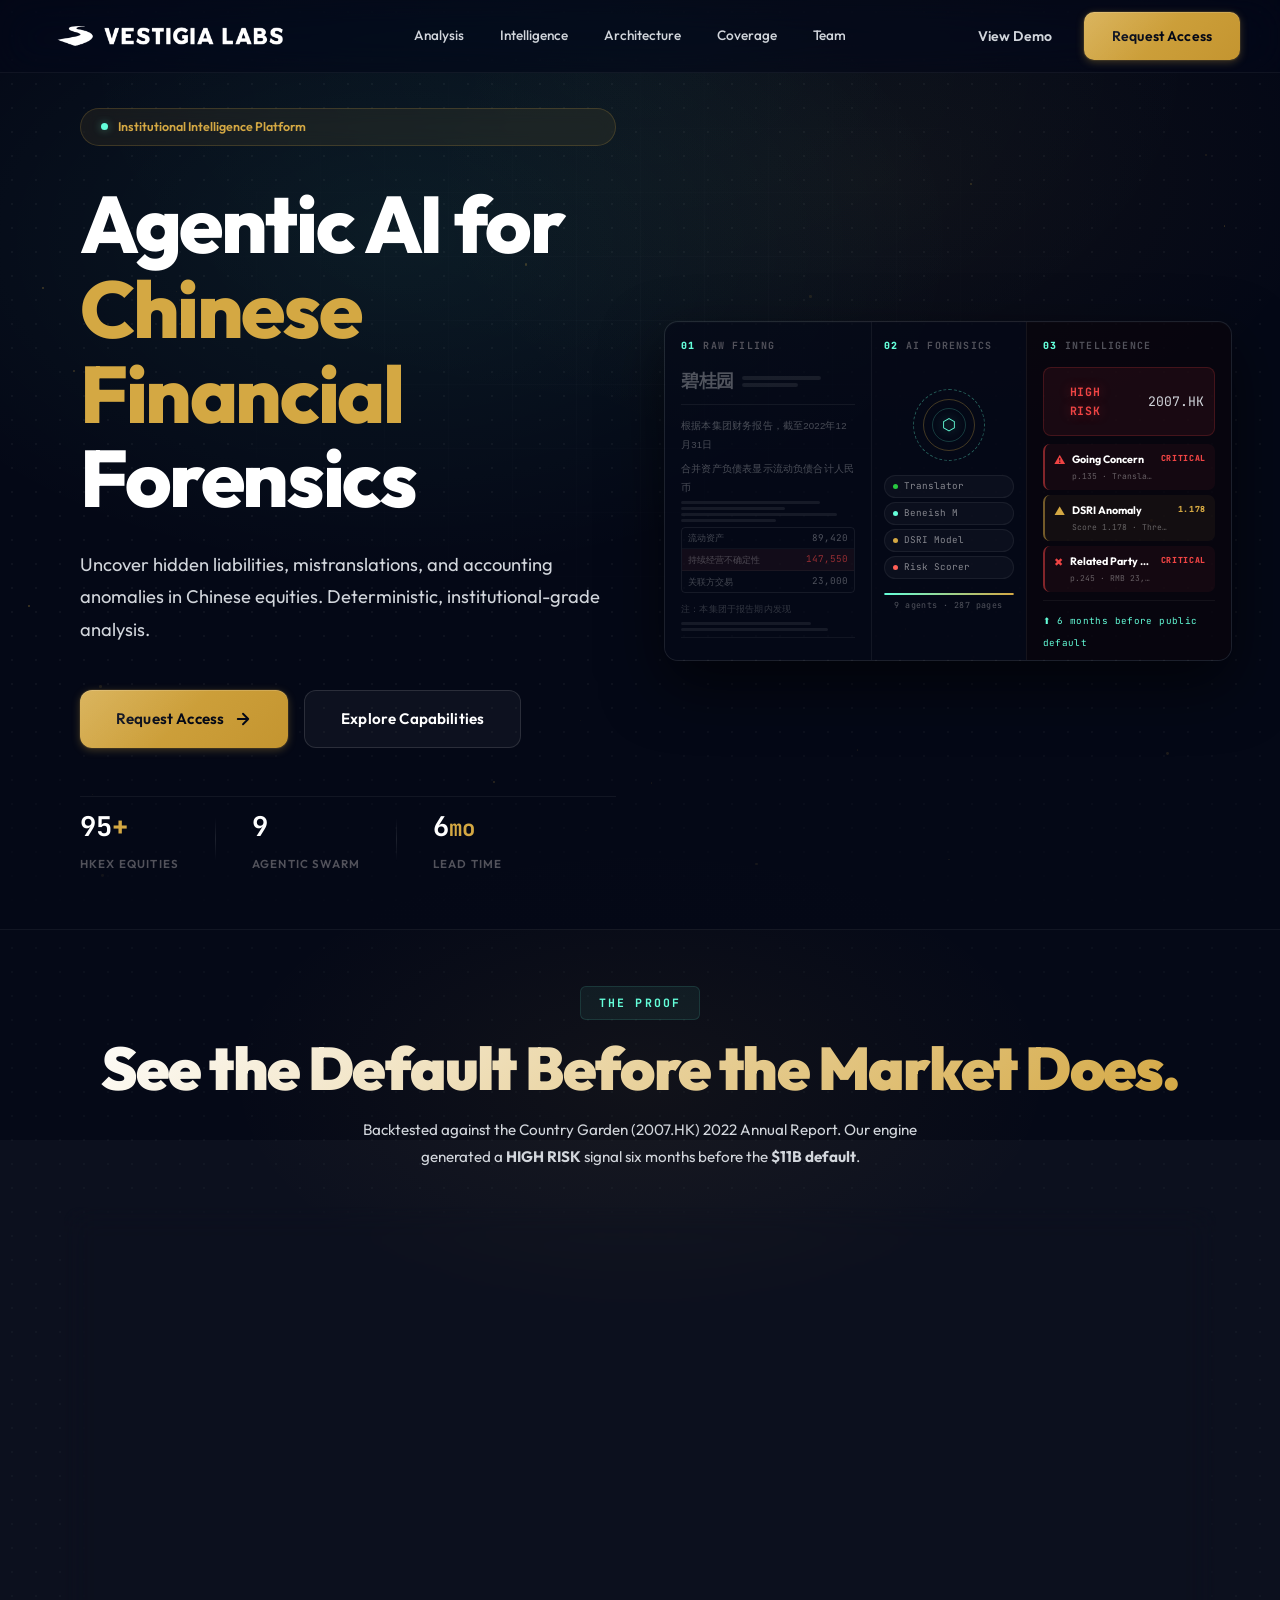
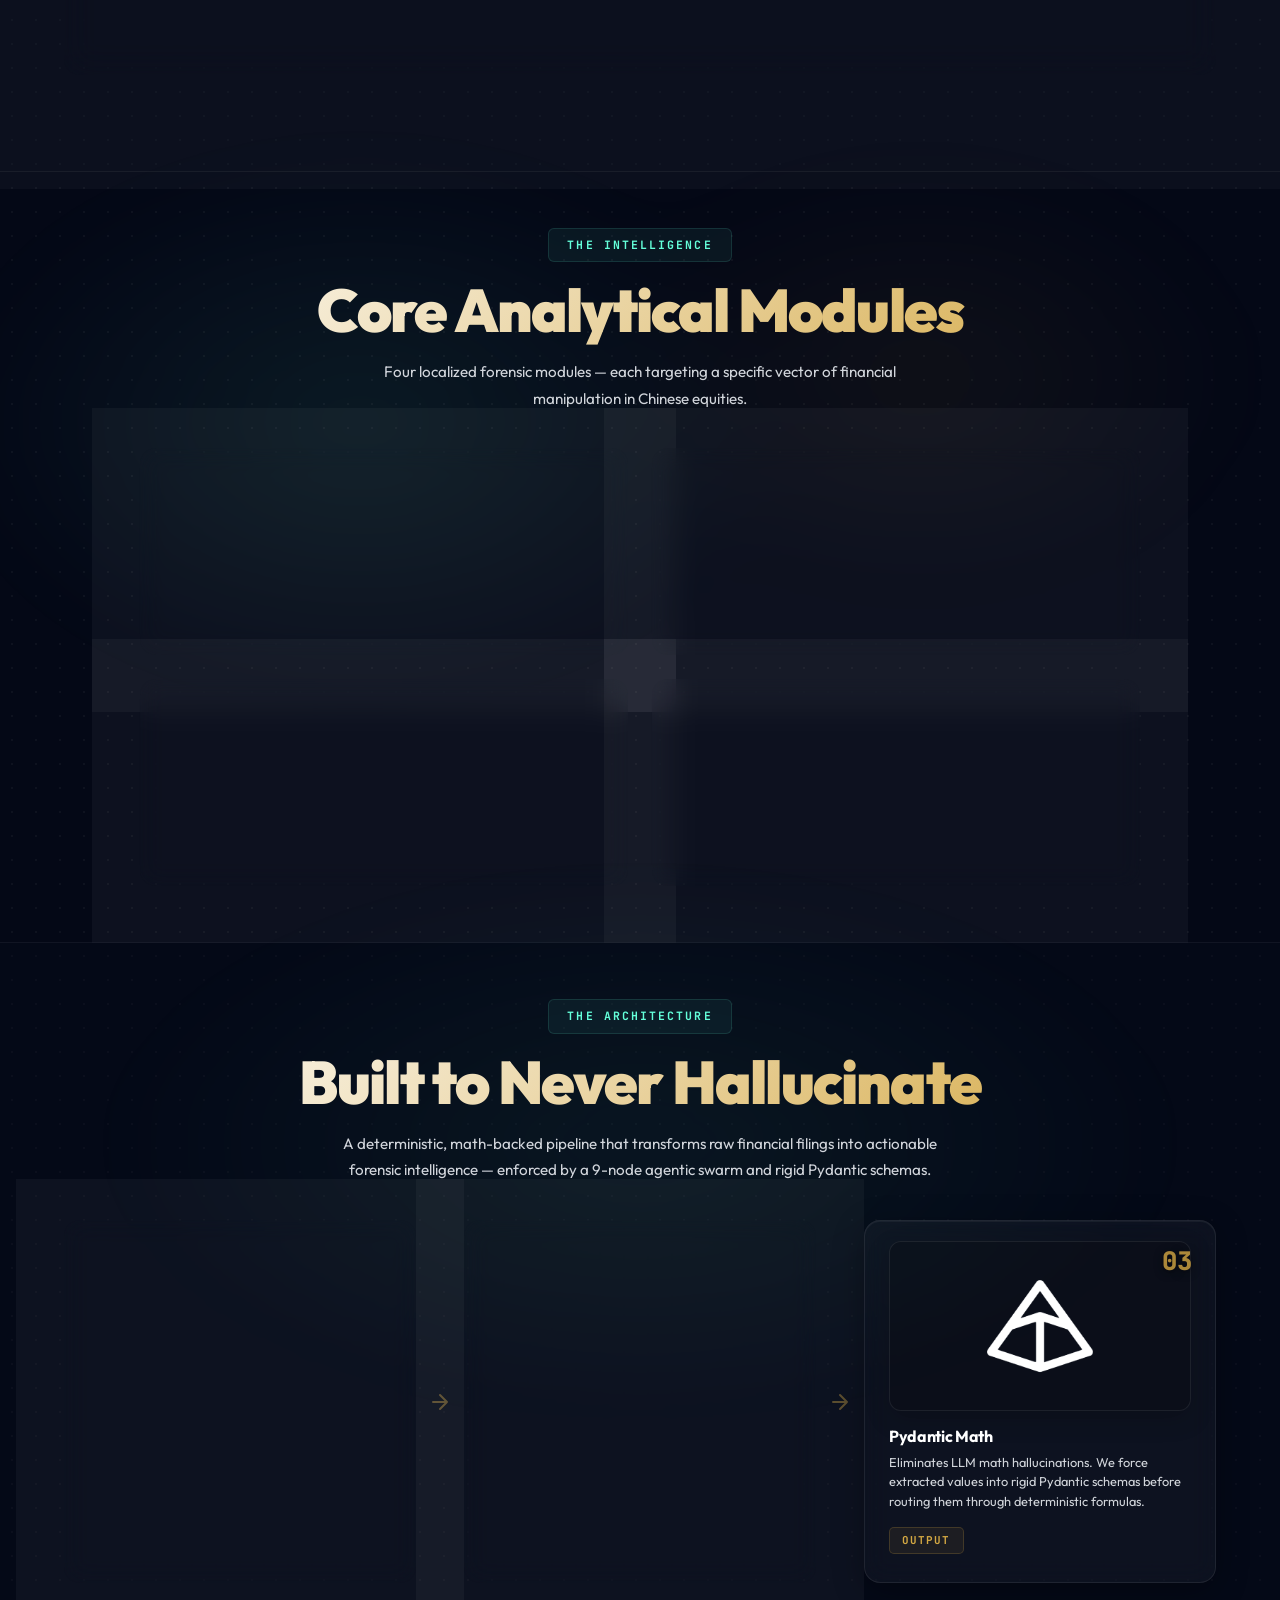
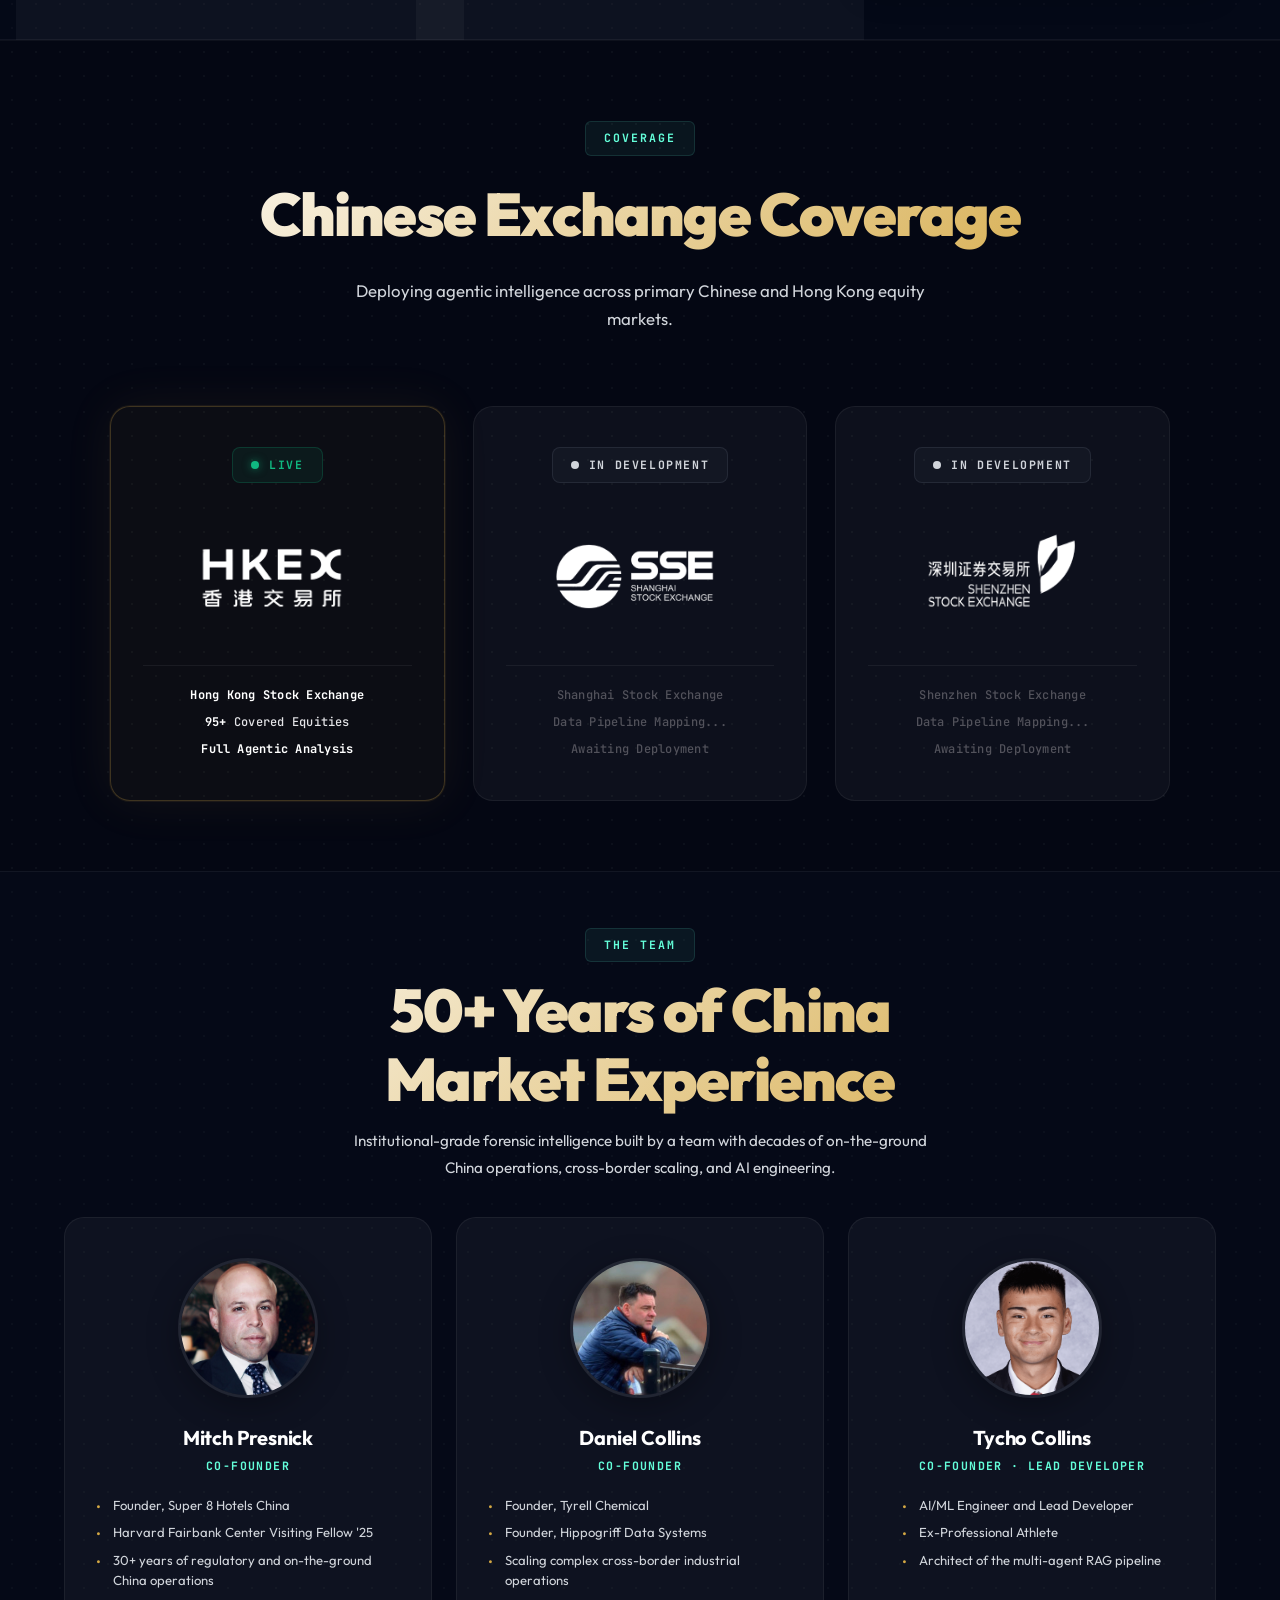
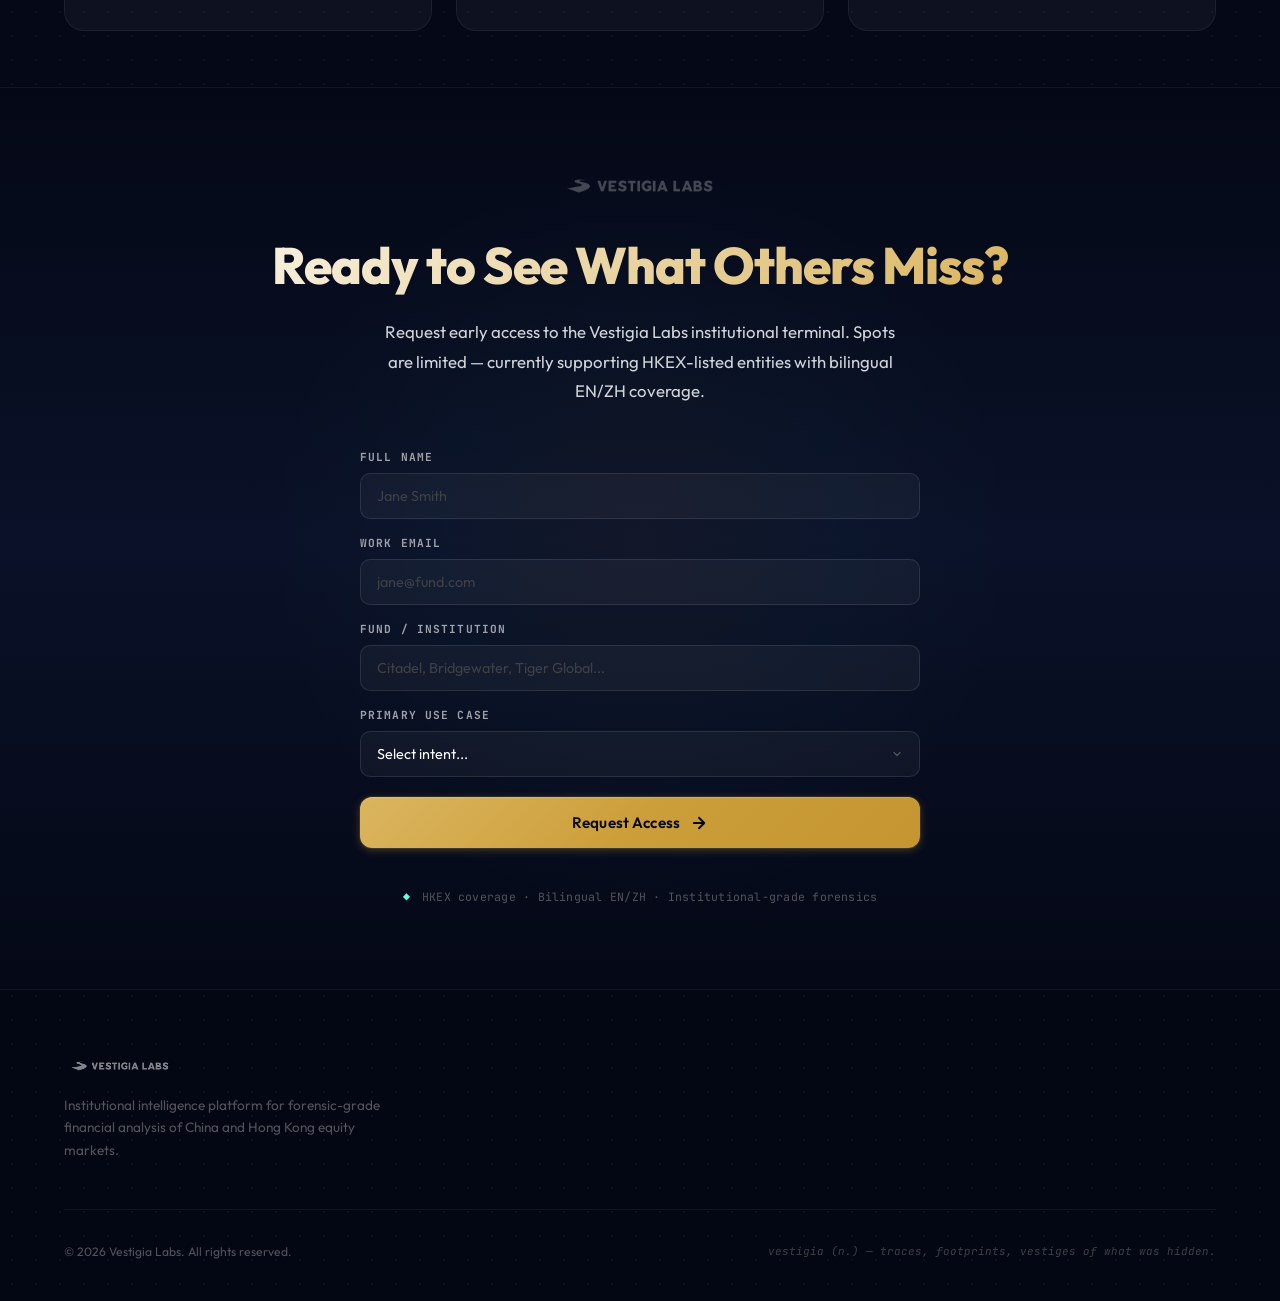
==== commit 089f5a2f: "fix: mobile responsiveness and navbar cleanup - comprehensive mobile CSS overhaul for <768px and <48" ====
--- a/index.html
+++ b/index.html
@@ -43,7 +43,6 @@
                 <a href="#architecture" class="nav-link">Architecture</a>
                 <a href="#exchange-section" class="nav-link">Coverage</a>
                 <a href="#team" class="nav-link">Team</a>
-                <a href="#access" class="nav-link">Contact</a>
             </div>
             <div class="nav-actions">
                 <a href="#analysis" class="btn btn-ghost" id="nav-demo-btn">View Demo</a>
--- a/styles.css
+++ b/styles.css
@@ -28,6 +28,7 @@
     scroll-behavior: smooth;
     background-color: #040816;
     font-size: 16px;
+    scroll-padding-top: 80px;
 }
 
 body {
@@ -2396,17 +2397,13 @@
 
 .showcase-tabs {
     display: flex;
+    flex-wrap: wrap;
     border-bottom: 1px solid rgba(255, 255, 255, 0.05);
-    overflow-x: auto;
-    scrollbar-width: none;
-}
-
-.showcase-tabs::-webkit-scrollbar {
-    display: none;
 }
 
 .showcase-tab {
     flex: 1;
+    min-width: 120px;
     padding: 12px 16px;
     background: none;
     border: none;
@@ -3468,6 +3465,7 @@
 
 @media (max-width: 768px) {
 
+    /* ─── PIPELINE (Architecture) ─── */
     .pipeline-grid {
         flex-direction: column;
         gap: 0;
@@ -3479,26 +3477,35 @@
         transform: rotate(90deg);
     }
 
+    /* ─── NAVIGATION ─── */
     .nav-links,
     .nav-actions {
         display: none;
     }
 
+    .nav-mobile-toggle {
+        display: flex;
+    }
+
+    /* ─── EXCHANGE COVERAGE ─── */
     .exc-grid {
         grid-template-columns: 1fr;
-        max-width: 380px;
-    }
-
-    .nav-mobile-toggle {
-        display: flex;
-    }
-
+        max-width: 100%;
+    }
+
+    /* ─── HERO ─── */
     .hero-title {
-        font-size: 2.4rem;
+        font-size: clamp(1.9rem, 7vw, 2.4rem);
     }
 
     .hero-actions {
         flex-direction: column;
+        align-items: stretch;
+    }
+
+    .hero-actions .btn {
+        text-align: center;
+        justify-content: center;
     }
 
     .hero-metrics {
@@ -3510,20 +3517,26 @@
         display: none;
     }
 
+    /* ─── SECTION TITLES ─── */
+    .section-title {
+        font-size: clamp(1.8rem, 6vw, 2.4rem);
+    }
+
+    .exc-title {
+        font-size: clamp(1.8rem, 7vw, 2.8rem);
+    }
+
+    .cta-title {
+        font-size: clamp(1.7rem, 7vw, 2.4rem);
+    }
+
+    /* ─── GRIDS ─── */
     .platform-grid {
         grid-template-columns: 1fr;
     }
 
     .platform-card-main {
         grid-column: span 1;
-    }
-
-    .pipeline-phases {
-        flex-direction: column;
-    }
-
-    .phase-arrow {
-        transform: rotate(90deg);
     }
 
     .capabilities-grid,
@@ -3535,15 +3548,29 @@
         grid-template-columns: 1fr;
     }
 
+    /* ─── PIPELINE PHASES ─── */
+    .pipeline-phases {
+        flex-direction: column;
+    }
+
+    .phase-arrow {
+        transform: rotate(90deg);
+    }
+
+    /* ─── SHOWCASE TABS: wrap instead of scroll ─── */
     .showcase-tabs {
-        overflow-x: auto;
+        flex-wrap: wrap;
+        overflow-x: unset;
     }
 
     .showcase-tab {
-        padding: 12px 14px;
-        font-size: 0.7rem;
-    }
-
+        flex: 1 1 50%;
+        padding: 10px 12px;
+        font-size: 0.68rem;
+        min-width: 0;
+    }
+
+    /* ─── ANALYSIS PANEL INTERNALS ─── */
     .panel-variables {
         grid-template-columns: repeat(2, 1fr);
     }
@@ -3557,6 +3584,7 @@
         grid-column: span 2;
     }
 
+    /* ─── FOOTER ─── */
     .footer-inner {
         flex-direction: column;
     }
@@ -3571,25 +3599,61 @@
         text-align: center;
     }
 
+    /* ─── GENERAL SECTION PADDING ─── */
     .section {
-        padding: 80px 16px;
+        padding: 56px 16px;
+    }
+
+    /* ─── HIDE FLOATING UI ON MOBILE ─── */
+    .hero-scroll-indicator,
+    .scroll-indicator,
+    [class*='scroll-indicator'],
+    [class*='floating'] {
+        display: none !important;
     }
 }
 
 @media (max-width: 480px) {
     .hero-title {
-        font-size: 2rem;
+        font-size: clamp(1.6rem, 8vw, 2rem);
     }
 
     .hero-subtitle {
-        font-size: 1rem;
+        font-size: 0.95rem;
     }
 
     .section-title {
-        font-size: 1.8rem;
+        font-size: clamp(1.6rem, 7vw, 2rem);
+    }
+
+    .exc-title {
+        font-size: clamp(1.6rem, 8vw, 2rem);
+    }
+
+    .cta-title {
+        font-size: clamp(1.5rem, 8vw, 1.9rem);
     }
 
     .trust-items {
-        gap: 24px;
+        gap: 20px;
+    }
+
+    /* Force showcase tabs to full width rows on tiny screens */
+    .showcase-tab {
+        flex: 1 1 100%;
+    }
+
+    /* Tighten section padding further */
+    .section {
+        padding: 48px 14px;
+    }
+
+    /* Ensure form fits screen */
+    .access-form {
+        padding: 0;
+    }
+
+    .form-input {
+        font-size: 16px; /* prevents iOS zoom on input focus */
     }
 }
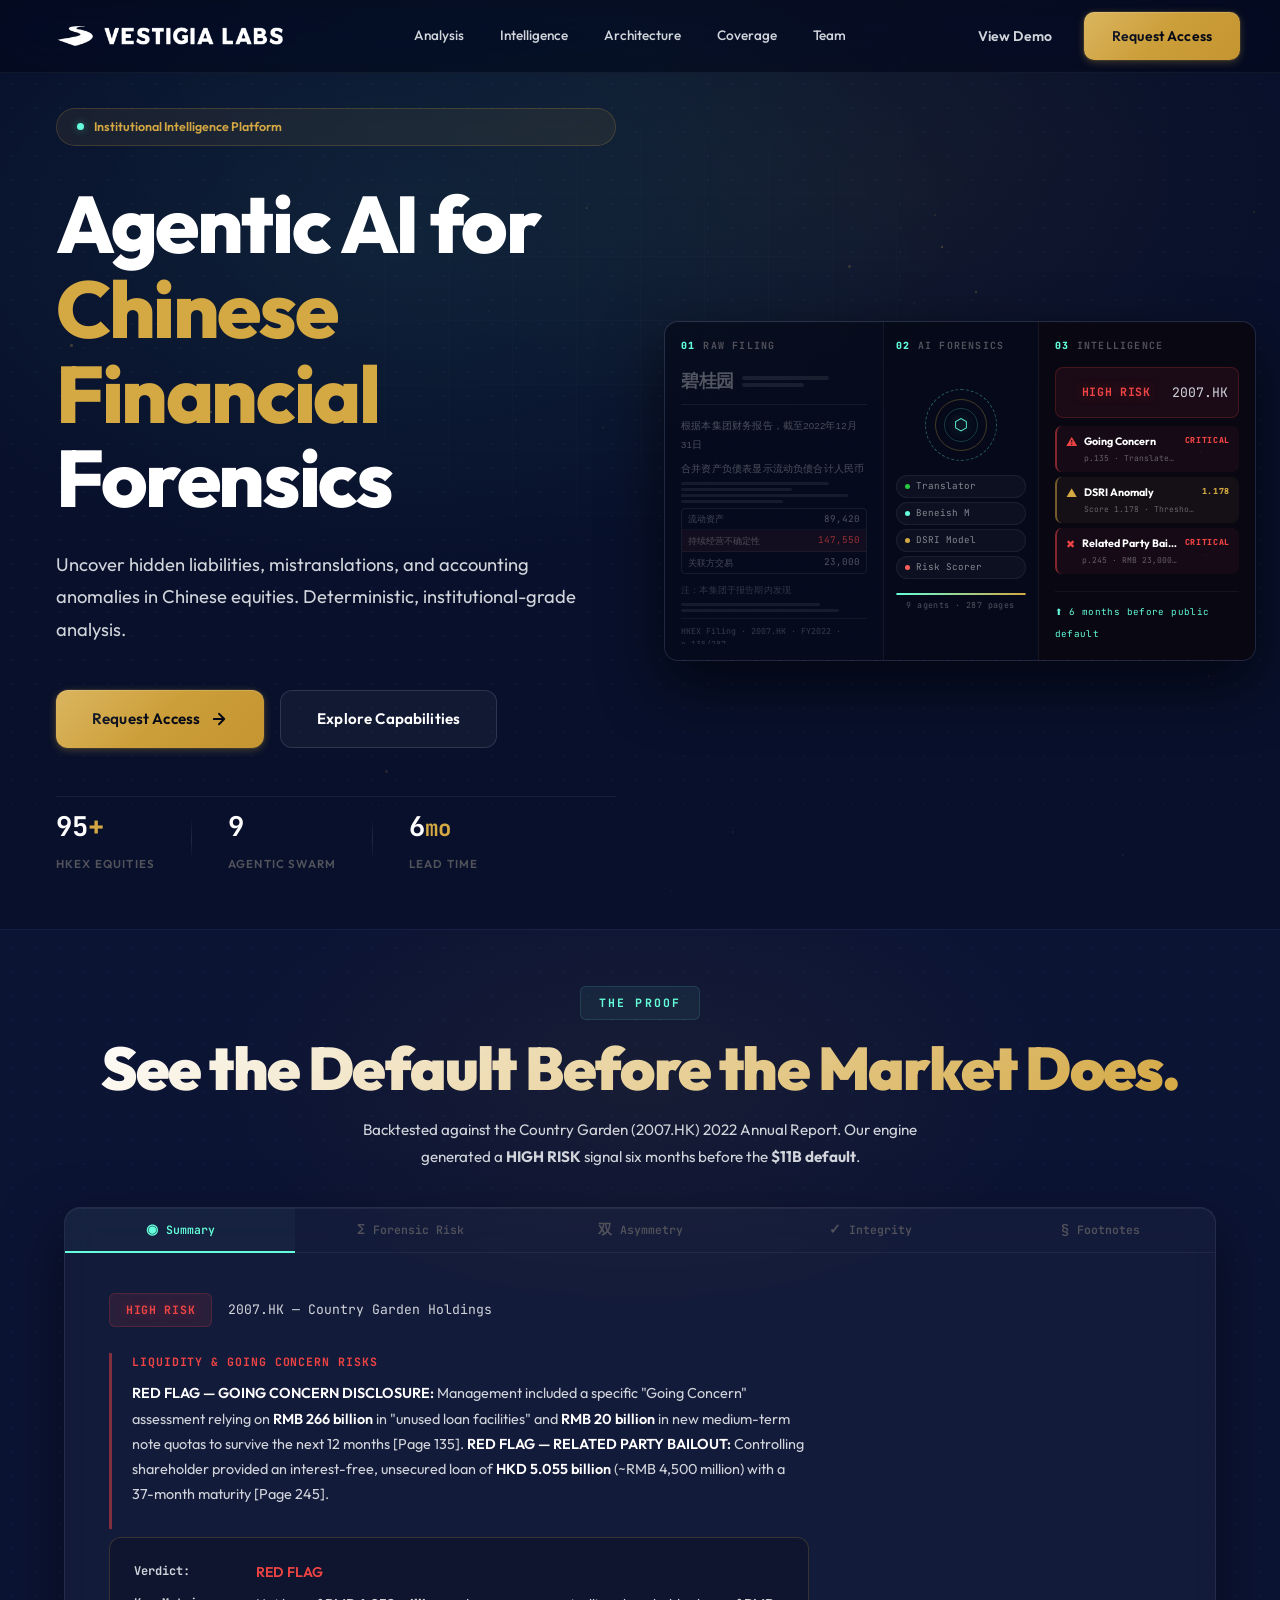
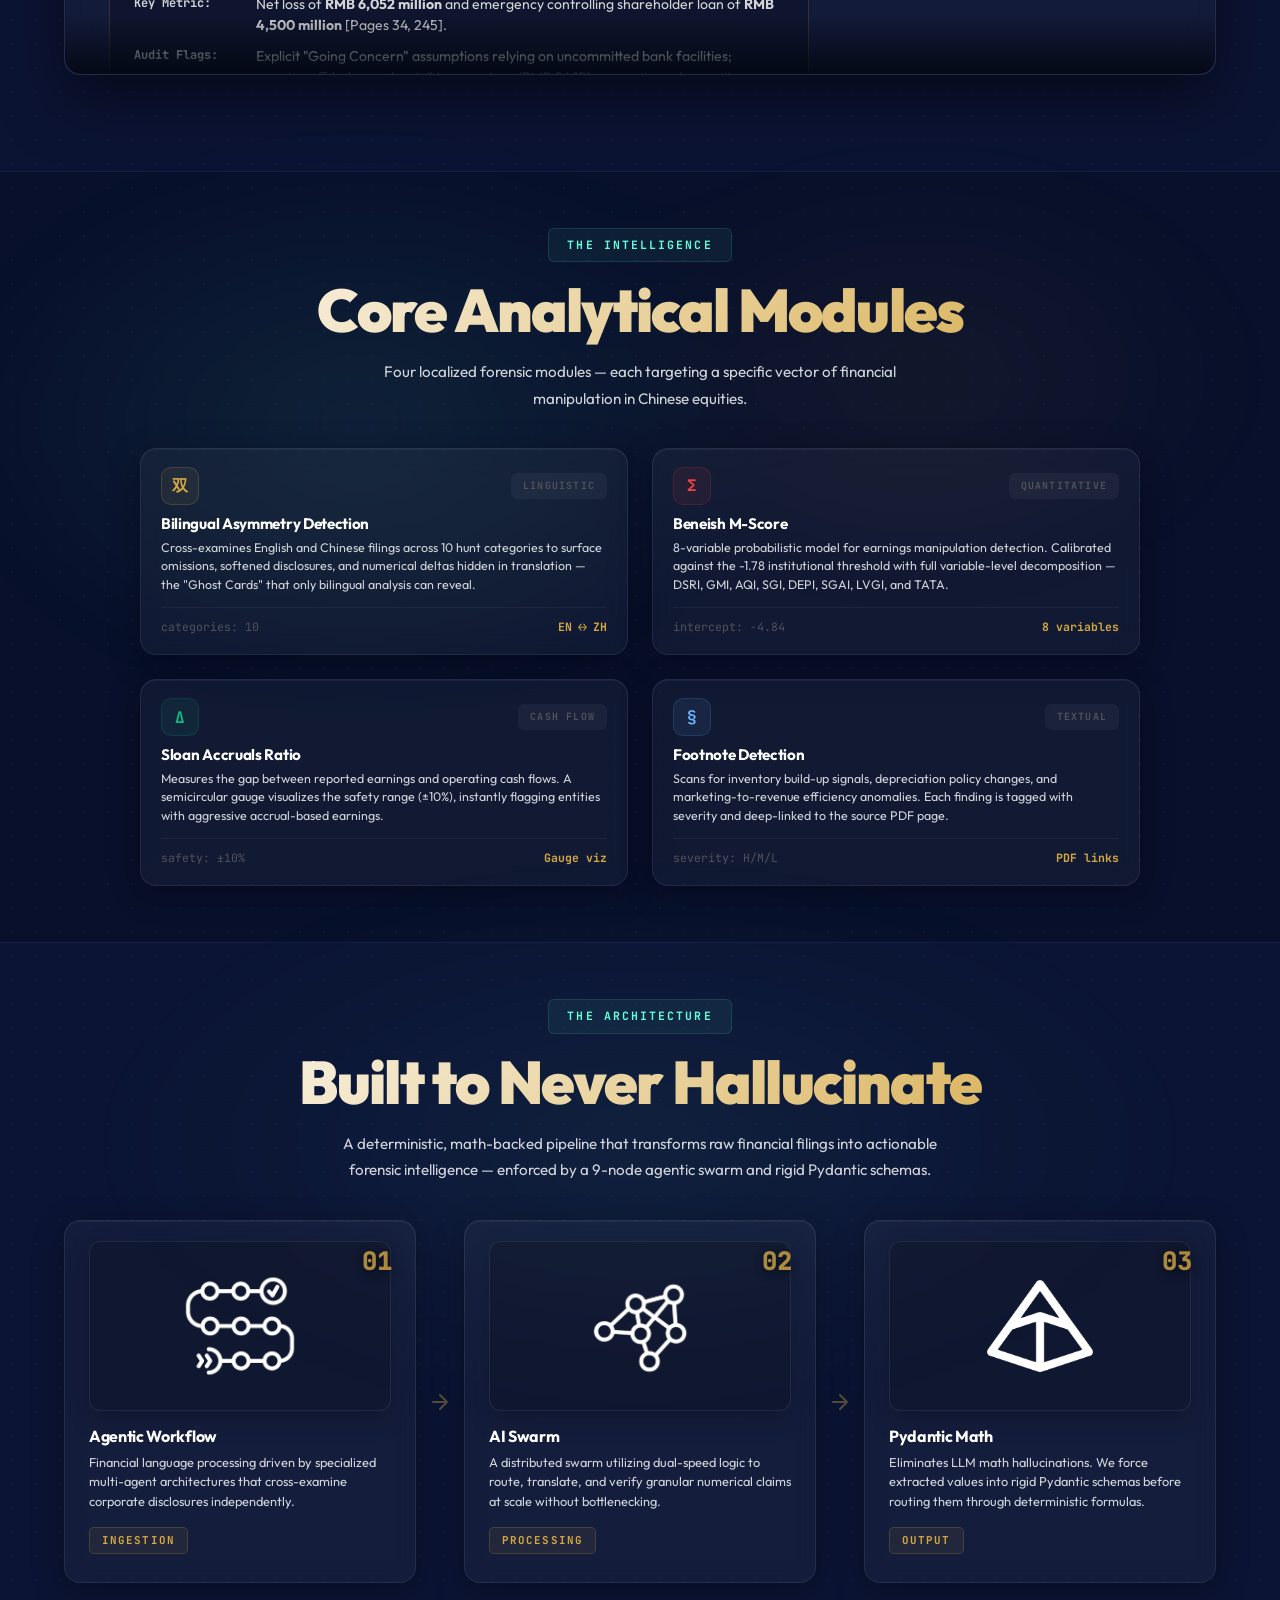
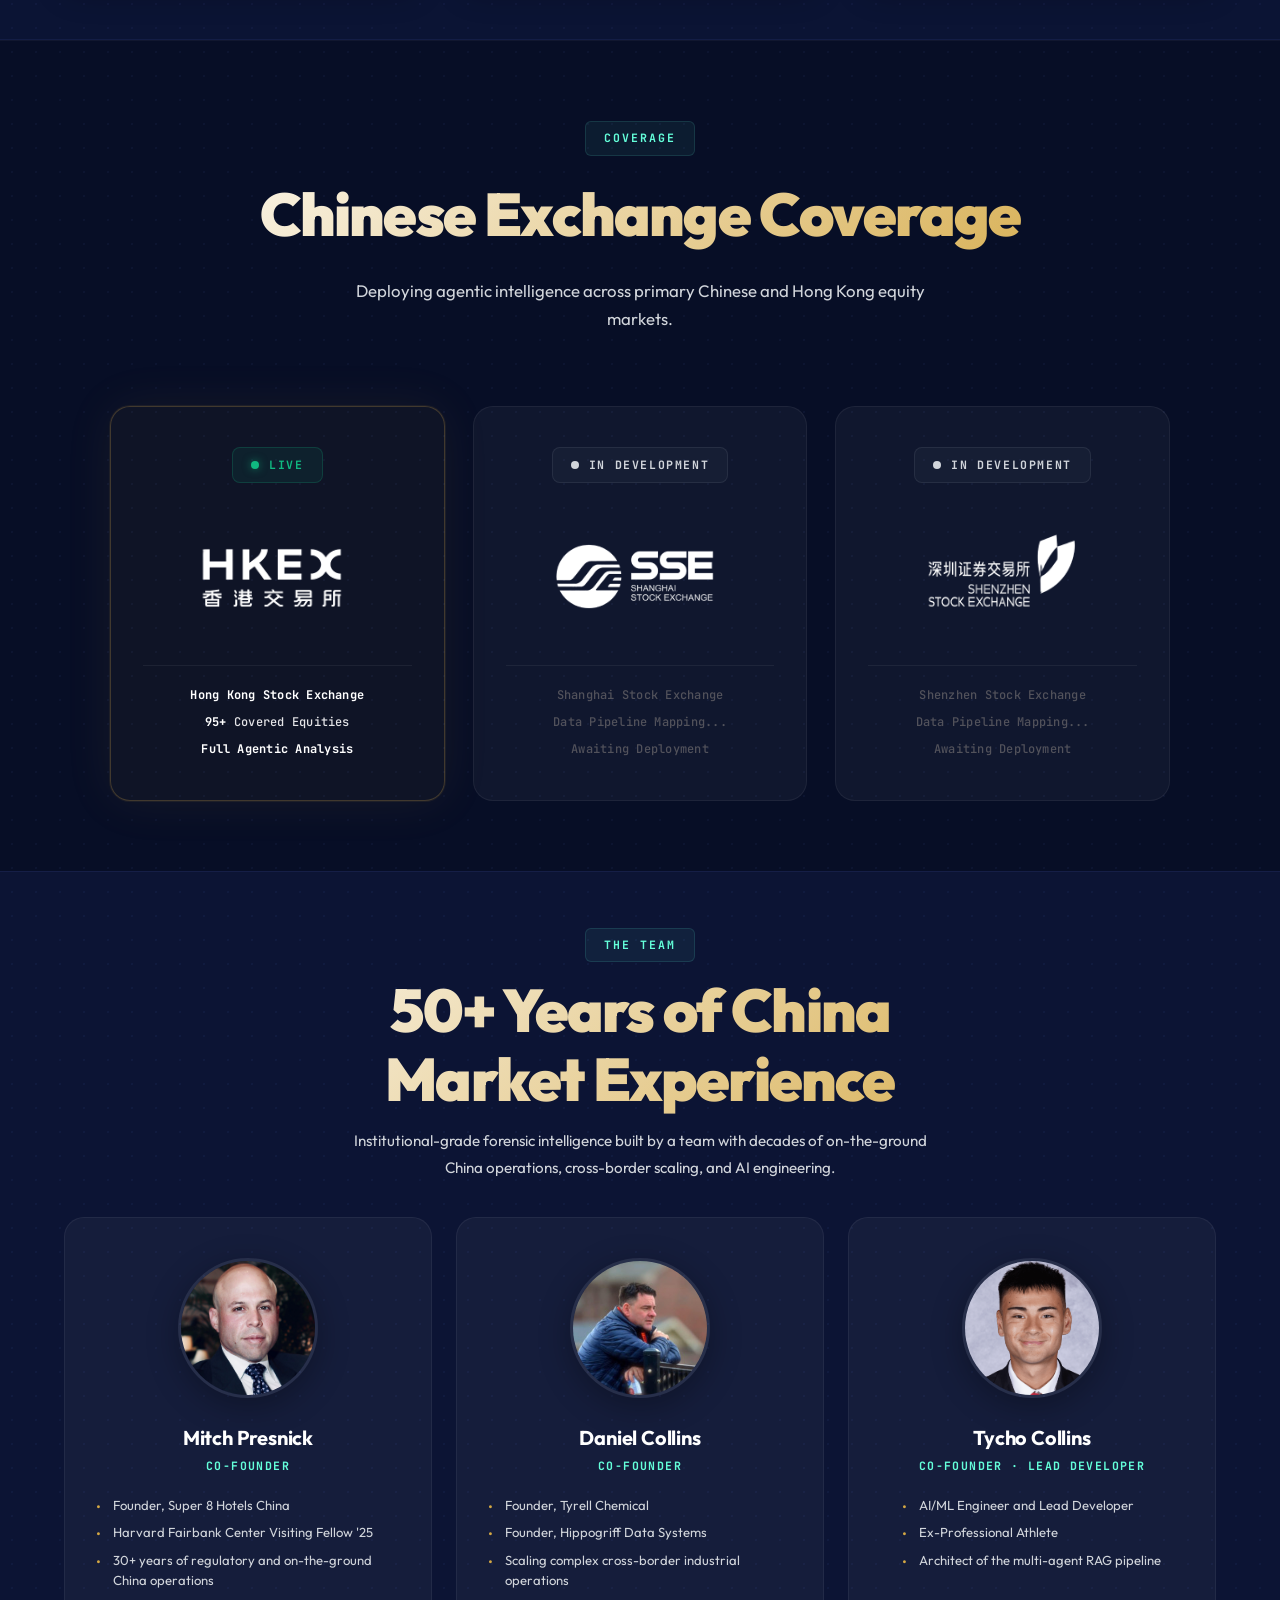
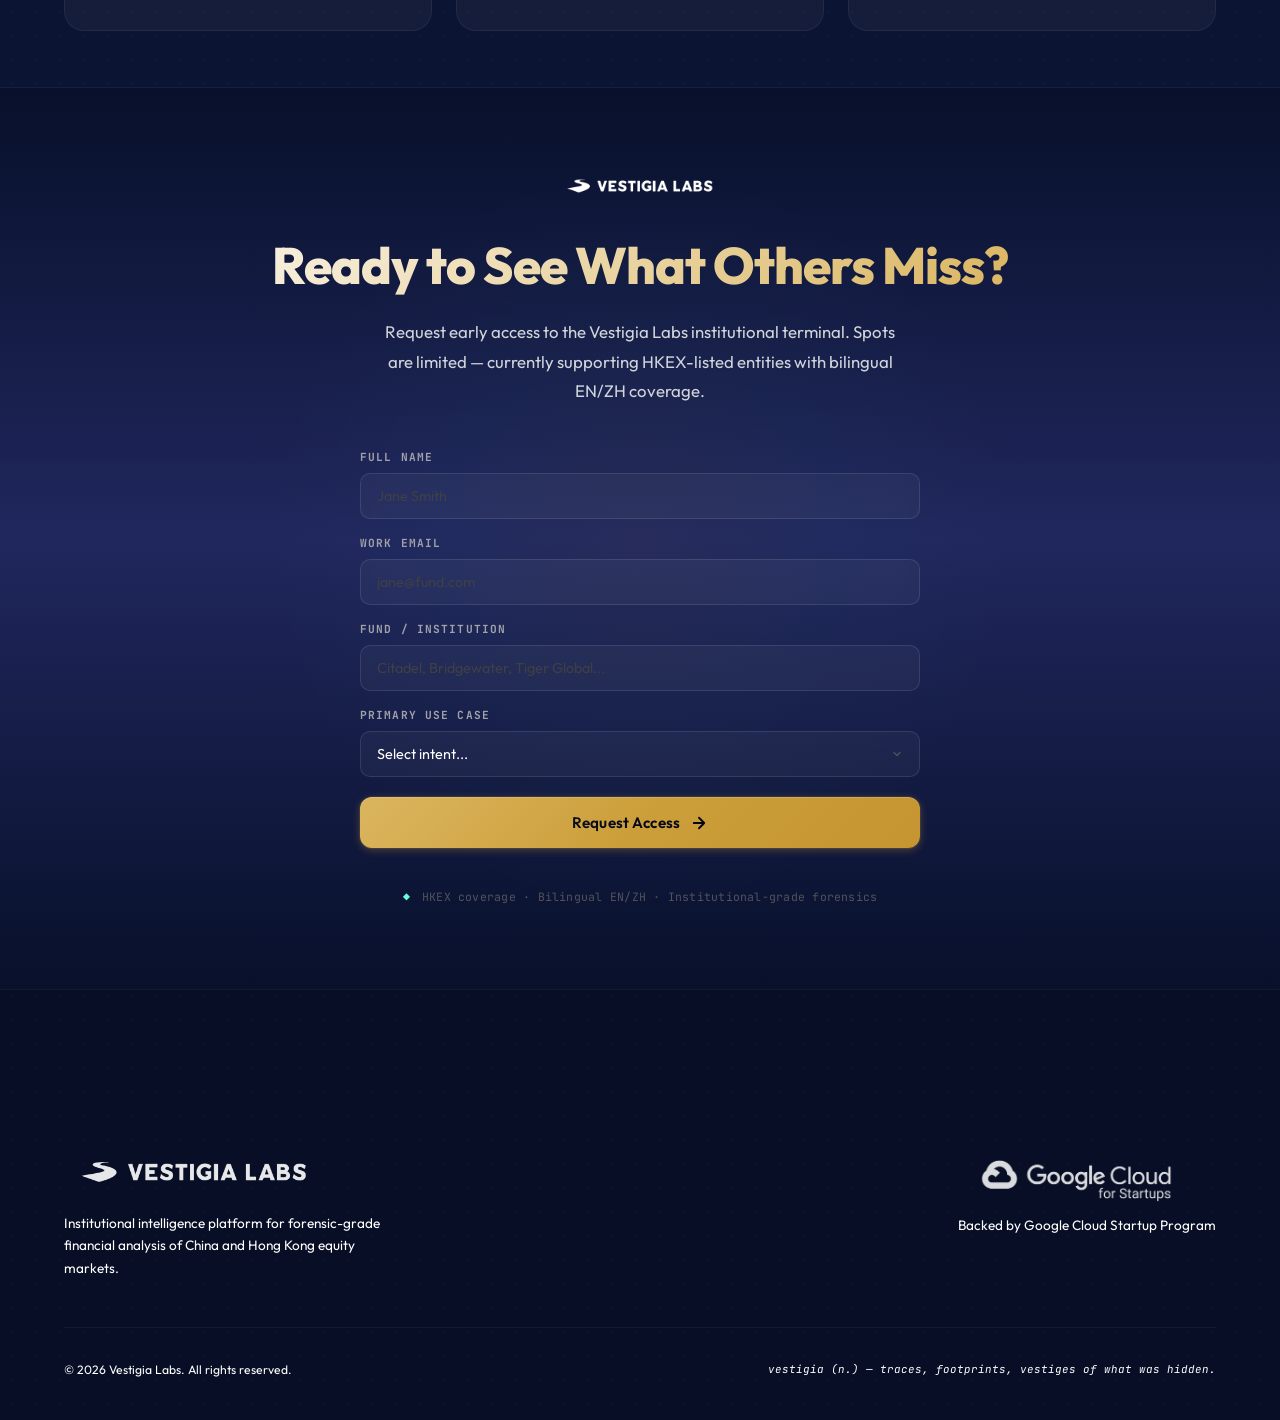
==== commit 6c950f64: "Optimize footer layout and finalize Google Cloud branding" ====
--- a/index.html
+++ b/index.html
@@ -906,14 +906,21 @@
     <footer class="footer" id="footer">
         <div class="container">
             <div class="footer-inner">
+                <!-- LEFT: Vestigia brand -->
                 <div class="footer-brand">
-                    <div class="footer-logo">
-                        <img src="LOGOTransparent.png" alt="Vestigia Labs" class="footer-logo-full">
-                    </div>
+                    <img src="LOGOTransparent.png" alt="Vestigia Labs" class="footer-logo-full">
                     <p class="footer-desc">Institutional intelligence platform for forensic-grade financial analysis of China and Hong Kong equity markets.</p>
                 </div>
 
-            </div>
+                <!-- RIGHT: Google Cloud -->
+                <div class="footer-cloud-wrap">
+                    <img src="Google Cloud.png" alt="Google Cloud for Startups" class="footer-cloud-img">
+                    <div class="footer-cloud-badge" id="footer-cloud-badge">
+                        <span class="footer-cloud-label">Backed by Google Cloud Startup Program</span>
+                    </div>
+                </div>
+            </div>
+
             <div class="footer-bottom">
                 <p>&copy; 2026 Vestigia Labs. All rights reserved.</p>
                 <p class="footer-tagline">vestigia (n.) — traces, footprints, vestiges of what was hidden.</p>
--- a/styles.css
+++ b/styles.css
@@ -1,18 +1,19 @@
 /* ══════════════════════════════════════════════
    VESTIGIA LABS — Landing Page Stylesheet
-   Deep Space AI Aesthetic — Premium
+   Institutional Navy — Aligned with Pitch Deck
    
    Color System:
-   - Abyss:        #040816 (background)
-   - Glass:        rgba(255,255,255,0.03) (cards)
-   - Glass-hover:  rgba(255,255,255,0.06)
-   - Border:       rgba(255,255,255,0.08)
-   - Text-Primary:  #FFFFFF (headlines)
-   - Text-Body:     #D1D5DB (paragraphs)
-   - Text-Muted:    #52525B (labels)
-   - Gold:         #D4A843 (primary action)
+   - Navy-Deep:    #08102B (background — dark navy derived from brand)
+   - Navy-Brand:   #20275D (brand / pitch deck primary)
+   - Glass:        rgba(32, 39, 93, 0.3) (navy-tinted cards)
+   - Glass-hover:  rgba(32, 39, 93, 0.5)
+   - Border:       rgba(255, 255, 255, 0.08)
+   - Text-Primary: #FFFFFF (headlines)
+   - Text-Body:    #D1D5DB (paragraphs)
+   - Text-Muted:   #8892B0 (labels — blue-shifted for navy context)
+   - Gold:         #D4A843 (primary action — institutional contrast)
    - Gold-Light:   #E8C56D
-   - Cyan:         #64ffda (accent glow)
+   - Cyan:         #64ffda (accent glow — forensic energy)
    ══════════════════════════════════════════════ */
 
 /* ─── RESET & BASE ─── */
@@ -26,15 +27,16 @@
 
 html {
     scroll-behavior: smooth;
-    background-color: #040816;
+    background-color: #08102B;
     font-size: 16px;
     scroll-padding-top: 80px;
+    overflow-x: hidden;
 }
 
 body {
     font-family: 'Outfit', 'Inter', -apple-system, BlinkMacSystemFont, 'Segoe UI', sans-serif;
-    background-color: #040816;
-    background-image: radial-gradient(rgba(255, 255, 255, 0.04) 1px, transparent 1px);
+    background-color: #08102B;
+    background-image: radial-gradient(rgba(100, 120, 220, 0.07) 1px, transparent 1px);
     background-size: 24px 24px;
     color: #FFFFFF;
     line-height: 1.6;
@@ -281,7 +283,7 @@
     display: flex;
     align-items: center;
     justify-content: center;
-    padding: 108px 48px 56px;
+    padding: 108px 24px 56px;
     overflow: hidden;
 }
 
@@ -313,8 +315,15 @@
 }
 
 @keyframes aurora-drift {
-    0% { opacity: 0.8; transform: translateX(-50%) scale(1); }
-    100% { opacity: 1; transform: translateX(-48%) scale(1.05); }
+    0% {
+        opacity: 0.8;
+        transform: translateX(-50%) scale(1);
+    }
+
+    100% {
+        opacity: 1;
+        transform: translateX(-48%) scale(1.05);
+    }
 }
 
 .hero::after {
@@ -324,7 +333,7 @@
     left: 0;
     right: 0;
     height: 250px;
-    background: linear-gradient(to top, #040816, transparent);
+    background: linear-gradient(to top, #08102B, transparent);
     pointer-events: none;
     z-index: 1;
 }
@@ -354,6 +363,8 @@
     justify-content: center;
     align-self: center;
     padding-left: 32px;
+    min-width: 0;
+    overflow: hidden;
 }
 
 /* ── Hero Workflow Diagram — vertical centering fix —– */
@@ -388,7 +399,7 @@
     overflow: hidden;
 }
 
-.decon-panel + .decon-panel {
+.decon-panel+.decon-panel {
     border-left: 1px solid rgba(255, 255, 255, 0.06);
 }
 
@@ -567,8 +578,14 @@
     color: rgba(100, 255, 218, 0.3);
     z-index: 5;
 }
-.decon-process::before { left: -12px; }
-.decon-process::after  { right: -12px; }
+
+.decon-process::before {
+    left: -12px;
+}
+
+.decon-process::after {
+    right: -12px;
+}
 
 .decon-engine {
     display: flex;
@@ -595,33 +612,42 @@
 }
 
 .engine-ring-1 {
-    width: 72px; height: 72px;
+    width: 72px;
+    height: 72px;
     animation: ring-spin 6s linear infinite;
     border-color: rgba(100, 255, 218, 0.35);
     border-style: dashed;
 }
 
 .engine-ring-2 {
-    width: 52px; height: 52px;
+    width: 52px;
+    height: 52px;
     animation: ring-spin 4s linear infinite reverse;
     border-color: rgba(212, 168, 67, 0.3);
 }
 
 .engine-ring-3 {
-    width: 34px; height: 34px;
+    width: 34px;
+    height: 34px;
     animation: ring-spin 3s linear infinite;
     border-color: rgba(100, 255, 218, 0.2);
 }
 
 @keyframes ring-spin {
-    from { transform: rotate(0deg); }
-    to   { transform: rotate(360deg); }
+    from {
+        transform: rotate(0deg);
+    }
+
+    to {
+        transform: rotate(360deg);
+    }
 }
 
 .engine-center {
     position: relative;
     z-index: 2;
-    width: 22px; height: 22px;
+    width: 22px;
+    height: 22px;
     display: flex;
     align-items: center;
     justify-content: center;
@@ -635,8 +661,17 @@
 }
 
 @keyframes icon-pulse {
-    0%, 100% { opacity: 0.8; filter: drop-shadow(0 0 4px rgba(100, 255, 218, 0.4)); }
-    50%       { opacity: 1;   filter: drop-shadow(0 0 10px rgba(100, 255, 218, 0.8)); }
+
+    0%,
+    100% {
+        opacity: 0.8;
+        filter: drop-shadow(0 0 4px rgba(100, 255, 218, 0.4));
+    }
+
+    50% {
+        opacity: 1;
+        filter: drop-shadow(0 0 10px rgba(100, 255, 218, 0.8));
+    }
 }
 
 .engine-agents {
@@ -660,20 +695,42 @@
 }
 
 .agent-dot {
-    width: 5px; height: 5px;
+    width: 5px;
+    height: 5px;
     border-radius: 50%;
     flex-shrink: 0;
     animation: dot-blink 1.5s ease-in-out infinite;
 }
 
-.dot-green  { background: #10B981; }
-.dot-teal   { background: #64ffda; animation-delay: 0.3s; }
-.dot-gold   { background: #D4A843; animation-delay: 0.6s; }
-.dot-red    { background: #EF4444; animation-delay: 0.9s; }
+.dot-green {
+    background: #10B981;
+}
+
+.dot-teal {
+    background: #64ffda;
+    animation-delay: 0.3s;
+}
+
+.dot-gold {
+    background: #D4A843;
+    animation-delay: 0.6s;
+}
+
+.dot-red {
+    background: #EF4444;
+    animation-delay: 0.9s;
+}
 
 @keyframes dot-blink {
-    0%, 100% { opacity: 0.5; }
-    50%       { opacity: 1; }
+
+    0%,
+    100% {
+        opacity: 0.5;
+    }
+
+    50% {
+        opacity: 1;
+    }
 }
 
 .engine-status {
@@ -700,9 +757,20 @@
 }
 
 @keyframes progress-sweep {
-    0%   { width: 0%; opacity: 0.8; }
-    70%  { width: 100%; opacity: 1; }
-    100% { width: 100%; opacity: 0.4; }
+    0% {
+        width: 0%;
+        opacity: 0.8;
+    }
+
+    70% {
+        width: 100%;
+        opacity: 1;
+    }
+
+    100% {
+        width: 100%;
+        opacity: 0.4;
+    }
 }
 
 .engine-status-text {
@@ -782,8 +850,13 @@
     margin-top: 1px;
 }
 
-.flag-red .flag-icon  { color: #EF4444; }
-.flag-amber .flag-icon { color: #D4A843; }
+.flag-red .flag-icon {
+    color: #EF4444;
+}
+
+.flag-amber .flag-icon {
+    color: #D4A843;
+}
 
 .flag-body {
     display: flex;
@@ -887,23 +960,52 @@
 
 /* Node pulse animations */
 @keyframes node-pulse-gold {
-    0%, 100% { opacity: 1; r: 34; }
-    50% { opacity: 0.7; }
+
+    0%,
+    100% {
+        opacity: 1;
+        r: 34;
+    }
+
+    50% {
+        opacity: 0.7;
+    }
 }
 
 @keyframes node-pulse-teal {
-    0%, 100% { opacity: 1; }
-    50% { opacity: 0.65; }
+
+    0%,
+    100% {
+        opacity: 1;
+    }
+
+    50% {
+        opacity: 0.65;
+    }
 }
 
 @keyframes node-pulse-blue {
-    0%, 100% { opacity: 1; }
-    50% { opacity: 0.6; }
+
+    0%,
+    100% {
+        opacity: 1;
+    }
+
+    50% {
+        opacity: 0.6;
+    }
 }
 
 @keyframes node-pulse-orange {
-    0%, 100% { opacity: 1; }
-    50% { opacity: 0.6; }
+
+    0%,
+    100% {
+        opacity: 1;
+    }
+
+    50% {
+        opacity: 0.6;
+    }
 }
 
 .node-pulse-gold {
@@ -1022,8 +1124,13 @@
     white-space: nowrap;
 }
 
-.doc-flagged-red .doc-flag-text { color: #EF4444; }
-.doc-flagged-warn .doc-flag-text { color: #F0B429; }
+.doc-flagged-red .doc-flag-text {
+    color: #EF4444;
+}
+
+.doc-flagged-warn .doc-flag-text {
+    color: #F0B429;
+}
 
 .doc-flag-badge {
     font-family: 'JetBrains Mono', monospace;
@@ -1088,15 +1195,23 @@
 }
 
 .scan-beam-white {
-    background: linear-gradient(90deg, transparent 0%, rgba(255,255,255,0.06) 20%, rgba(255,255,255,0.55) 50%, rgba(255,255,255,0.06) 80%, transparent 100%);
+    background: linear-gradient(90deg, transparent 0%, rgba(255, 255, 255, 0.06) 20%, rgba(255, 255, 255, 0.55) 50%, rgba(255, 255, 255, 0.06) 80%, transparent 100%);
     box-shadow: 0 0 12px rgba(255, 255, 255, 0.4), 0 0 28px rgba(255, 255, 255, 0.12);
     animation: scan-sweep 4.5s ease-in-out infinite;
 }
 
 @keyframes scan-sweep {
-    0%   { top: 0%; }
-    50%  { top: calc(100% - 2px); }
-    100% { top: 0%; }
+    0% {
+        top: 0%;
+    }
+
+    50% {
+        top: calc(100% - 2px);
+    }
+
+    100% {
+        top: 0%;
+    }
 }
 
 /* Beam agent labels */
@@ -1114,10 +1229,29 @@
     opacity: 0.95;
 }
 
-.beam-label-gold   { background: rgba(212, 168, 67, 0.12); color: #D4A843; border: 1px solid rgba(212, 168, 67, 0.25); }
-.beam-label-teal   { background: rgba(100, 255, 218, 0.08); color: #64ffda; border: 1px solid rgba(100, 255, 218, 0.2); }
-.beam-label-blue   { background: rgba(108, 182, 255, 0.08); color: #6CB6FF; border: 1px solid rgba(108, 182, 255, 0.2); }
-.beam-label-purple { background: rgba(167, 139, 250, 0.08); color: #A78BFA; border: 1px solid rgba(167, 139, 250, 0.2); }
+.beam-label-gold {
+    background: rgba(212, 168, 67, 0.12);
+    color: #D4A843;
+    border: 1px solid rgba(212, 168, 67, 0.25);
+}
+
+.beam-label-teal {
+    background: rgba(100, 255, 218, 0.08);
+    color: #64ffda;
+    border: 1px solid rgba(100, 255, 218, 0.2);
+}
+
+.beam-label-blue {
+    background: rgba(108, 182, 255, 0.08);
+    color: #6CB6FF;
+    border: 1px solid rgba(108, 182, 255, 0.2);
+}
+
+.beam-label-purple {
+    background: rgba(167, 139, 250, 0.08);
+    color: #A78BFA;
+    border: 1px solid rgba(167, 139, 250, 0.2);
+}
 
 /* Status bar */
 .scan-status-bar {
@@ -1162,8 +1296,15 @@
 }
 
 @keyframes verdict-pulse {
-    0%, 100% { box-shadow: 0 0 0 0 rgba(239, 68, 68, 0); }
-    50% { box-shadow: 0 0 0 4px rgba(239, 68, 68, 0.08); }
+
+    0%,
+    100% {
+        box-shadow: 0 0 0 0 rgba(239, 68, 68, 0);
+    }
+
+    50% {
+        box-shadow: 0 0 0 4px rgba(239, 68, 68, 0.08);
+    }
 }
 
 .hero-badge {
@@ -1569,8 +1710,13 @@
 }
 
 @keyframes shimmer-title {
-    0% { background-position: 0% center; }
-    100% { background-position: 200% center; }
+    0% {
+        background-position: 0% center;
+    }
+
+    100% {
+        background-position: 200% center;
+    }
 }
 
 .exc-desc {
@@ -1669,8 +1815,15 @@
 }
 
 @keyframes pulse-dot {
-    0%, 100% { box-shadow: 0 0 8px rgba(16, 185, 129, 0.6); }
-    50% { box-shadow: 0 0 18px rgba(16, 185, 129, 0.9); }
+
+    0%,
+    100% {
+        box-shadow: 0 0 8px rgba(16, 185, 129, 0.6);
+    }
+
+    50% {
+        box-shadow: 0 0 18px rgba(16, 185, 129, 0.9);
+    }
 }
 
 .exc-dot-dev {
@@ -1736,9 +1889,9 @@
 }
 
 .section-alt {
-    background: rgba(6, 12, 26, 0.35);
-    border-top: 1px solid rgba(255, 255, 255, 0.05);
-    border-bottom: 1px solid rgba(255, 255, 255, 0.05);
+    background: rgba(32, 39, 93, 0.18);
+    border-top: 1px solid rgba(100, 120, 220, 0.1);
+    border-bottom: 1px solid rgba(100, 120, 220, 0.1);
 }
 
 .section-header {
@@ -2012,8 +2165,8 @@
     max-width: 800px;
     margin: 48px auto 64px auto;
     border-radius: 16px;
-    box-shadow: 
-        0 40px 80px rgba(0, 0, 0, 0.4), 
+    box-shadow:
+        0 40px 80px rgba(0, 0, 0, 0.4),
         0 0 100px rgba(212, 168, 67, 0.05),
         0 0 0 1px rgba(255, 255, 255, 0.08);
     position: relative;
@@ -2687,9 +2840,17 @@
     font-weight: 700;
 }
 
-.sloan-safe { color: #10B981; }
-.sloan-elevated { color: #F0B429; }
-.sloan-danger { color: #EF4444; }
+.sloan-safe {
+    color: #10B981;
+}
+
+.sloan-elevated {
+    color: #F0B429;
+}
+
+.sloan-danger {
+    color: #EF4444;
+}
 
 .sloan-verdict {
     font-family: 'JetBrains Mono', monospace;
@@ -3096,7 +3257,7 @@
    CTA SECTION
    ═══════════════════════════════════════════════ */
 .section-cta {
-    background: linear-gradient(180deg, #040816 0%, #0a1128 50%, #040816 100%);
+    background: linear-gradient(180deg, #08102B 0%, #20275D 50%, #08102B 100%);
     text-align: center;
     padding: 80px 24px;
     position: relative;
@@ -3183,8 +3344,13 @@
 }
 
 @keyframes spin {
-    from { transform: rotate(0deg); }
-    to { transform: rotate(360deg); }
+    from {
+        transform: rotate(0deg);
+    }
+
+    to {
+        transform: rotate(360deg);
+    }
 }
 
 .form-success {
@@ -3267,7 +3433,7 @@
     object-fit: contain;
     margin: 0 auto;
     filter: brightness(0) invert(1);
-    opacity: 0.25;
+    opacity: 1;
 }
 
 .cta-title {
@@ -3321,66 +3487,75 @@
 }
 
 .footer-inner {
-    display: flex;
-    justify-content: space-between;
-    gap: 48px;
+    display: grid;
+    grid-template-columns: 1fr 1fr;
+    grid-template-rows: auto auto;
+    align-items: start;
+    row-gap: 12px;
+    column-gap: 40px;
     margin-bottom: 48px;
 }
 
 .footer-brand {
-    max-width: 320px;
-}
-
-.footer-logo {
-    display: flex;
-    align-items: center;
-    gap: 12px;
-    margin-bottom: 16px;
+    display: contents;
 }
 
 .footer-logo-full {
-    height: 24px;
-    width: auto;
+    grid-column: 1;
+    grid-row: 1;
+    width: 260px;
+    height: auto;
     object-fit: contain;
     filter: brightness(0) invert(1);
-    opacity: 0.5;
+    opacity: 0.9;
+    align-self: end;
+}
+
+.footer-cloud-wrap {
+    display: contents;
+}
+
+.footer-cloud-img {
+    grid-column: 2;
+    grid-row: 1;
+    display: block;
+    width: 280px;
+    height: auto;
+    object-fit: contain;
+    filter: brightness(0) invert(1);
+    opacity: 0.85;
+    transition: opacity 0.3s ease;
+    justify-self: end;
+    align-self: end;
+    transform: translateY(52px);
 }
 
 .footer-desc {
+    grid-column: 1;
+    grid-row: 2;
     font-size: 0.85rem;
-    color: #52525B;
+    color: #FFFFFF;
     line-height: 1.65;
-}
-
-.footer-links {
-    display: flex;
-    gap: 64px;
-}
-
-.footer-col {
-    display: flex;
-    flex-direction: column;
-    gap: 12px;
-}
-
-.footer-col h4 {
-    font-size: 0.78rem;
-    font-weight: 700;
-    color: #D1D5DB;
-    text-transform: uppercase;
-    letter-spacing: 0.1em;
-    margin-bottom: 4px;
-}
-
-.footer-col a {
+    margin: 0;
+    max-width: 320px;
+}
+
+.footer-cloud-badge {
+    grid-column: 2;
+    grid-row: 2;
+    justify-self: end;
+    text-align: right;
+}
+
+
+
+.footer-cloud-label {
     font-size: 0.85rem;
-    color: #52525B;
-    transition: color 0.25s ease;
-}
-
-.footer-col a:hover {
-    color: #D4A843;
-}
+    font-weight: 400;
+    color: #FFFFFF;
+    line-height: 1.65;
+}
+
 
 .footer-bottom {
     padding-top: 32px;
@@ -3392,14 +3567,18 @@
 
 .footer-bottom p {
     font-size: 0.76rem;
-    color: #52525B;
+    color: #FFFFFF;
 }
 
 .footer-tagline {
     font-style: italic;
     font-family: 'JetBrains Mono', monospace;
     font-size: 0.68rem !important;
-    color: #3F3F46 !important;
+    color: #FFFFFF !important;
+}
+
+.footer-cloud-wrap:hover .footer-cloud-img {
+    opacity: 1;
 }
 
 /* ═══════════════════════════════════════════════
@@ -3494,6 +3673,45 @@
     }
 
     /* ─── HERO ─── */
+    .hero {
+        padding: 90px 16px 48px;
+        min-height: auto;
+        align-items: flex-start;
+    }
+
+    .hero-two-col {
+        grid-template-columns: 1fr;
+        gap: 32px;
+    }
+
+    .hero-content {
+        padding-left: 0;
+        padding-right: 0;
+        width: 100%;
+    }
+
+    .hero-subtitle {
+        max-width: 100%;
+        font-size: 1rem;
+    }
+
+    /* Hero workflow diagram — scaled to fit, clipped within explicit height */
+    .hero-workflow {
+        display: block;
+        width: 100%;
+        overflow: hidden;
+        height: 178px;
+        /* 340px * 0.52 = 177px */
+    }
+
+    .hero-workflow .deconstruct-wrap {
+        width: 680px;
+        min-width: unset;
+        transform: scale(0.52);
+        transform-origin: top left;
+        margin-bottom: 0;
+    }
+
     .hero-title {
         font-size: clamp(1.9rem, 7vw, 2.4rem);
     }
@@ -3501,6 +3719,7 @@
     .hero-actions {
         flex-direction: column;
         align-items: stretch;
+        width: 100%;
     }
 
     .hero-actions .btn {
@@ -3586,17 +3805,36 @@
 
     /* ─── FOOTER ─── */
     .footer-inner {
+        display: flex;
         flex-direction: column;
-    }
-
-    .footer-links {
-        gap: 40px;
+        gap: 32px;
+    }
+
+    .footer-brand, .footer-cloud-wrap {
+        display: flex;
+        flex-direction: column;
+        gap: 8px;
+    }
+
+    .footer-logo-full, .footer-cloud-img {
+        align-self: flex-start;
+        justify-self: flex-start;
+    }
+
+    .footer-cloud-badge {
+        align-self: flex-start;
+        justify-self: flex-start;
+        text-align: left;
     }
 
     .footer-bottom {
         flex-direction: column;
         gap: 8px;
         text-align: center;
+    }
+
+    .footer-bottom-right {
+        align-items: center;
     }
 
     /* ─── GENERAL SECTION PADDING ─── */
@@ -3654,6 +3892,7 @@
     }
 
     .form-input {
-        font-size: 16px; /* prevents iOS zoom on input focus */
+        font-size: 16px;
+        /* prevents iOS zoom on input focus */
     }
 }
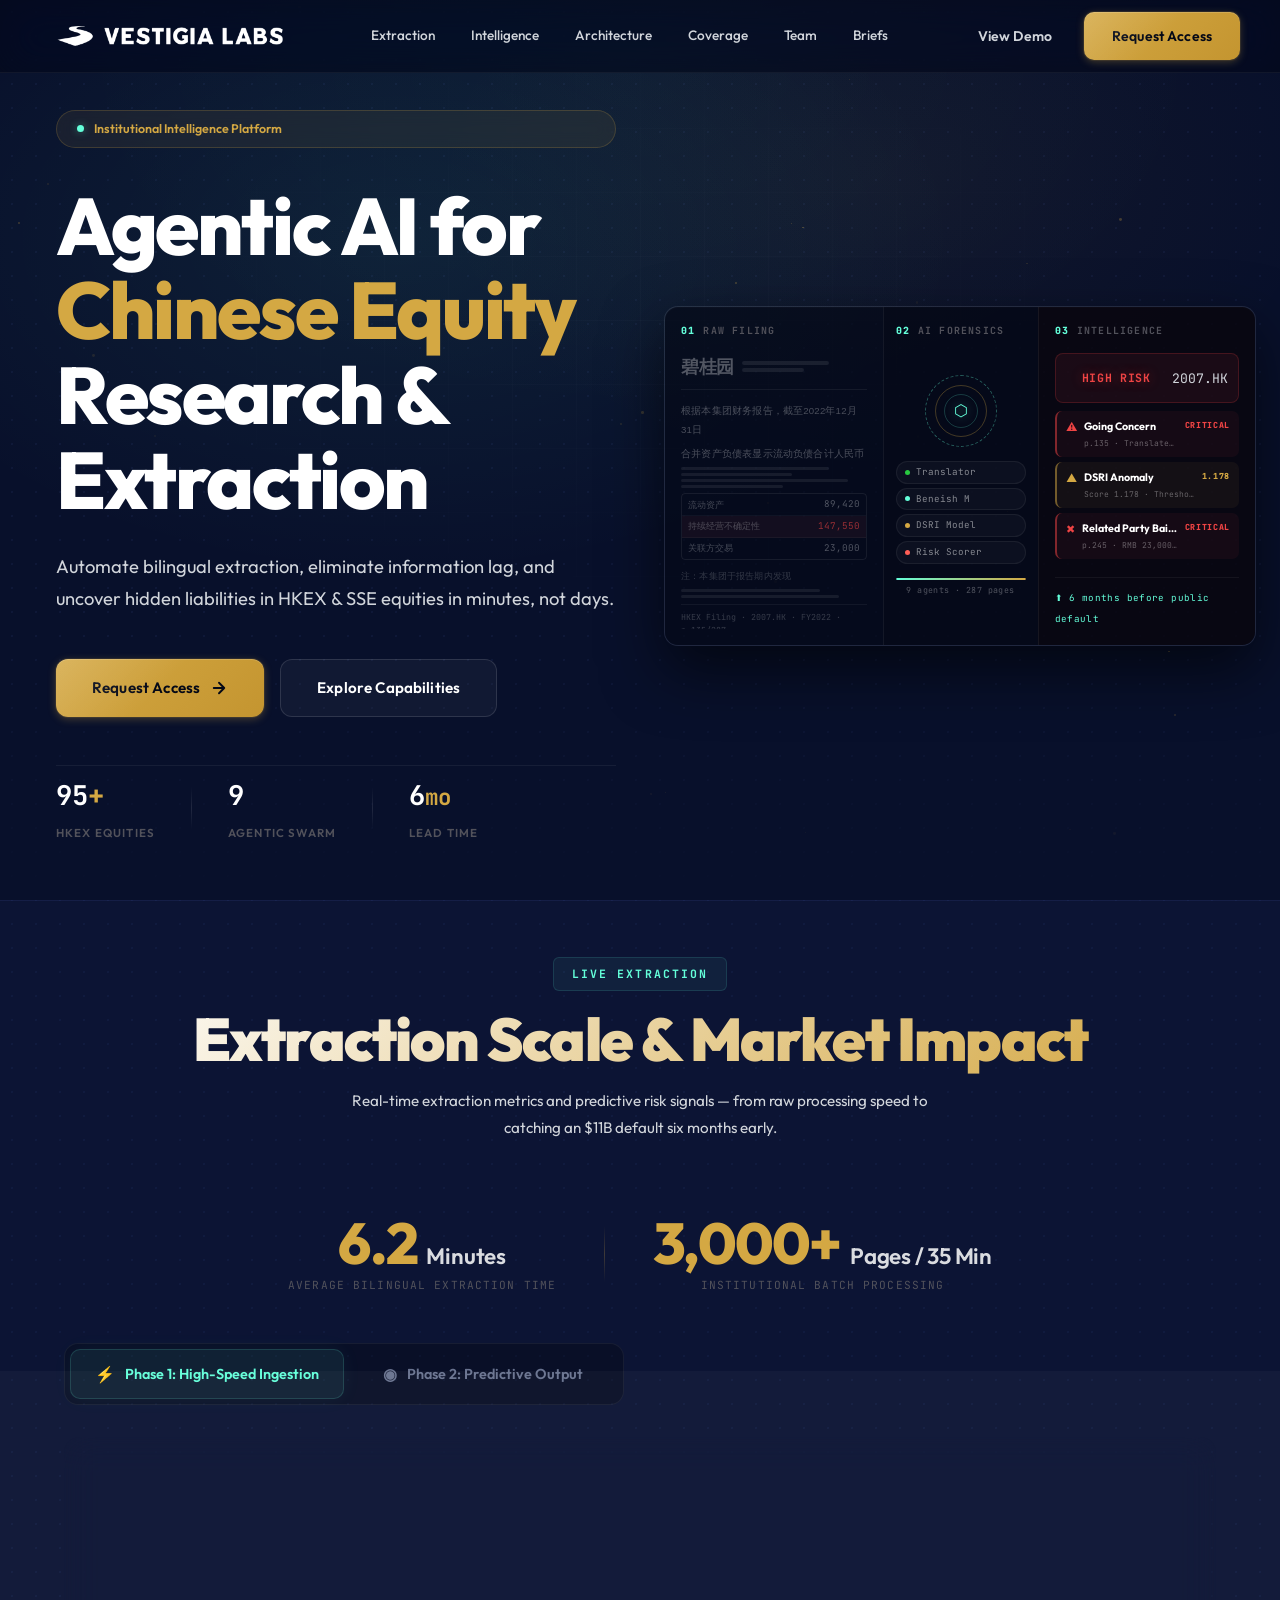
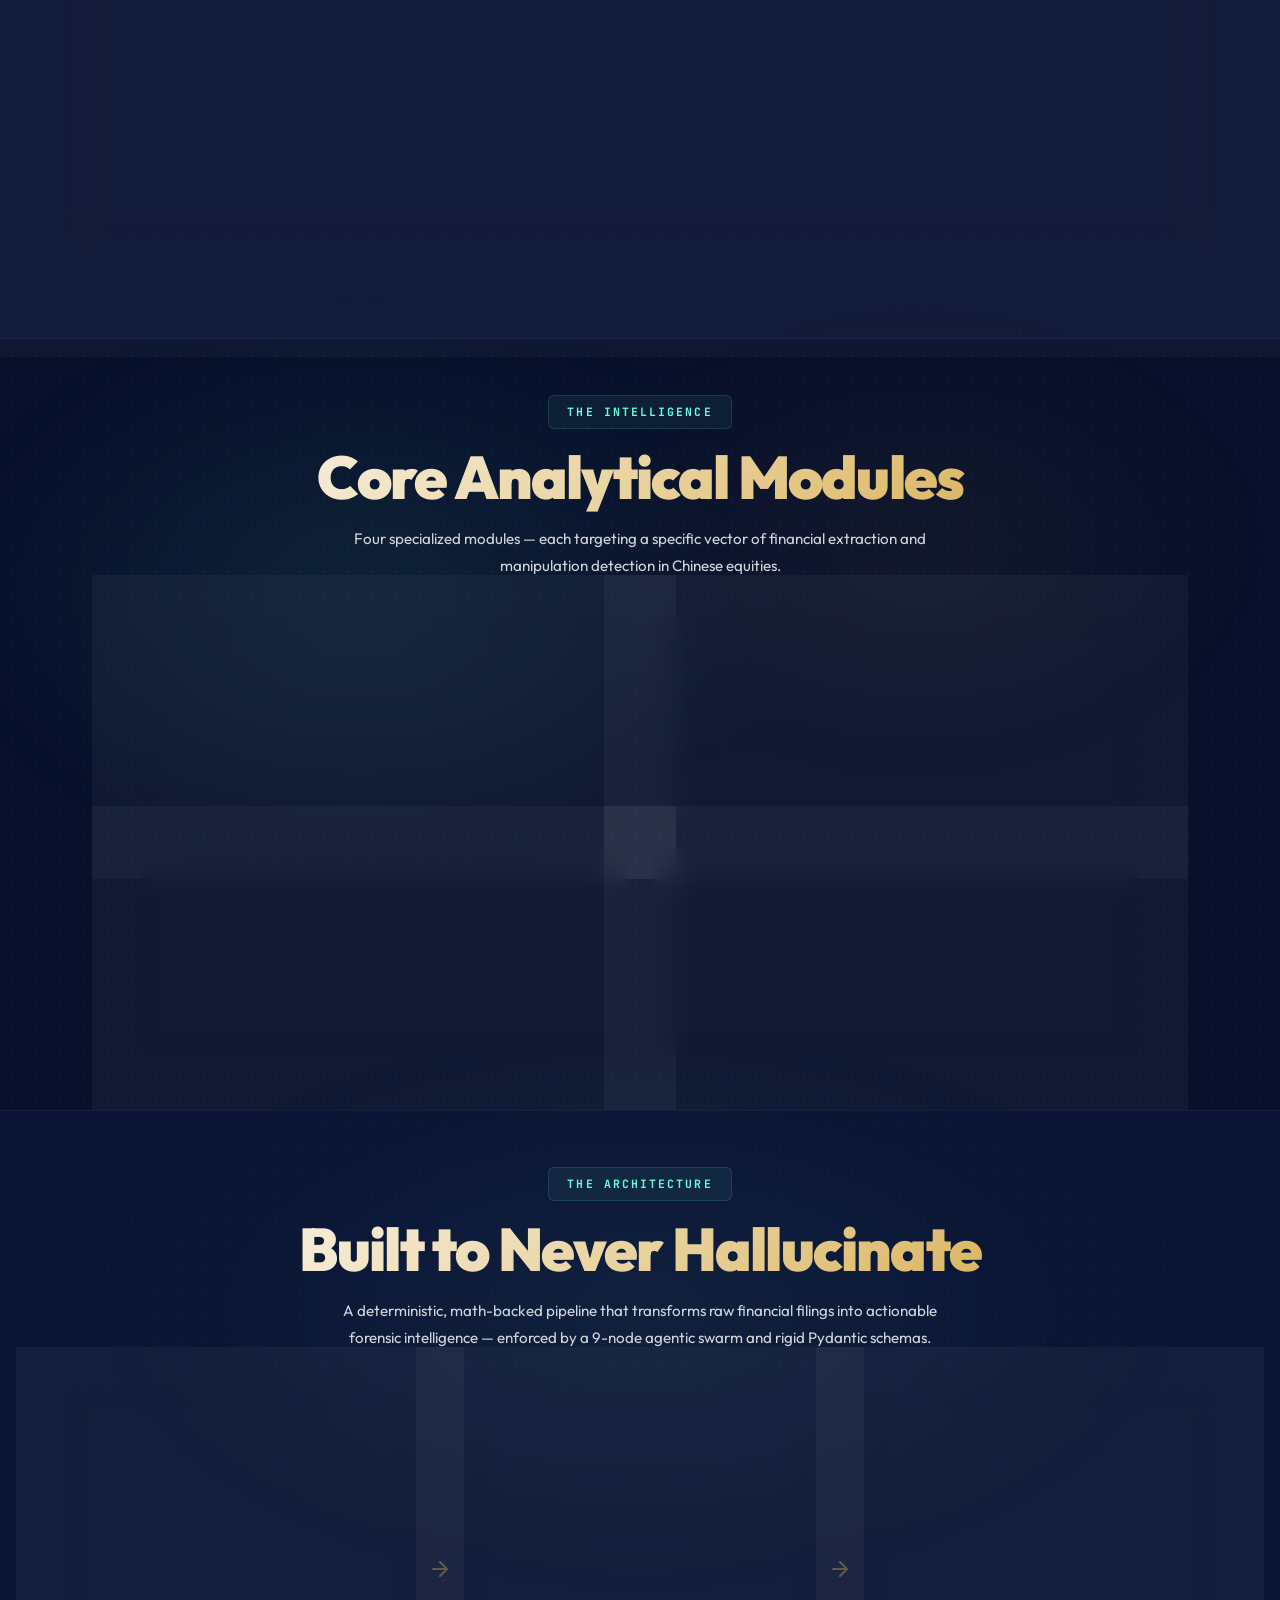
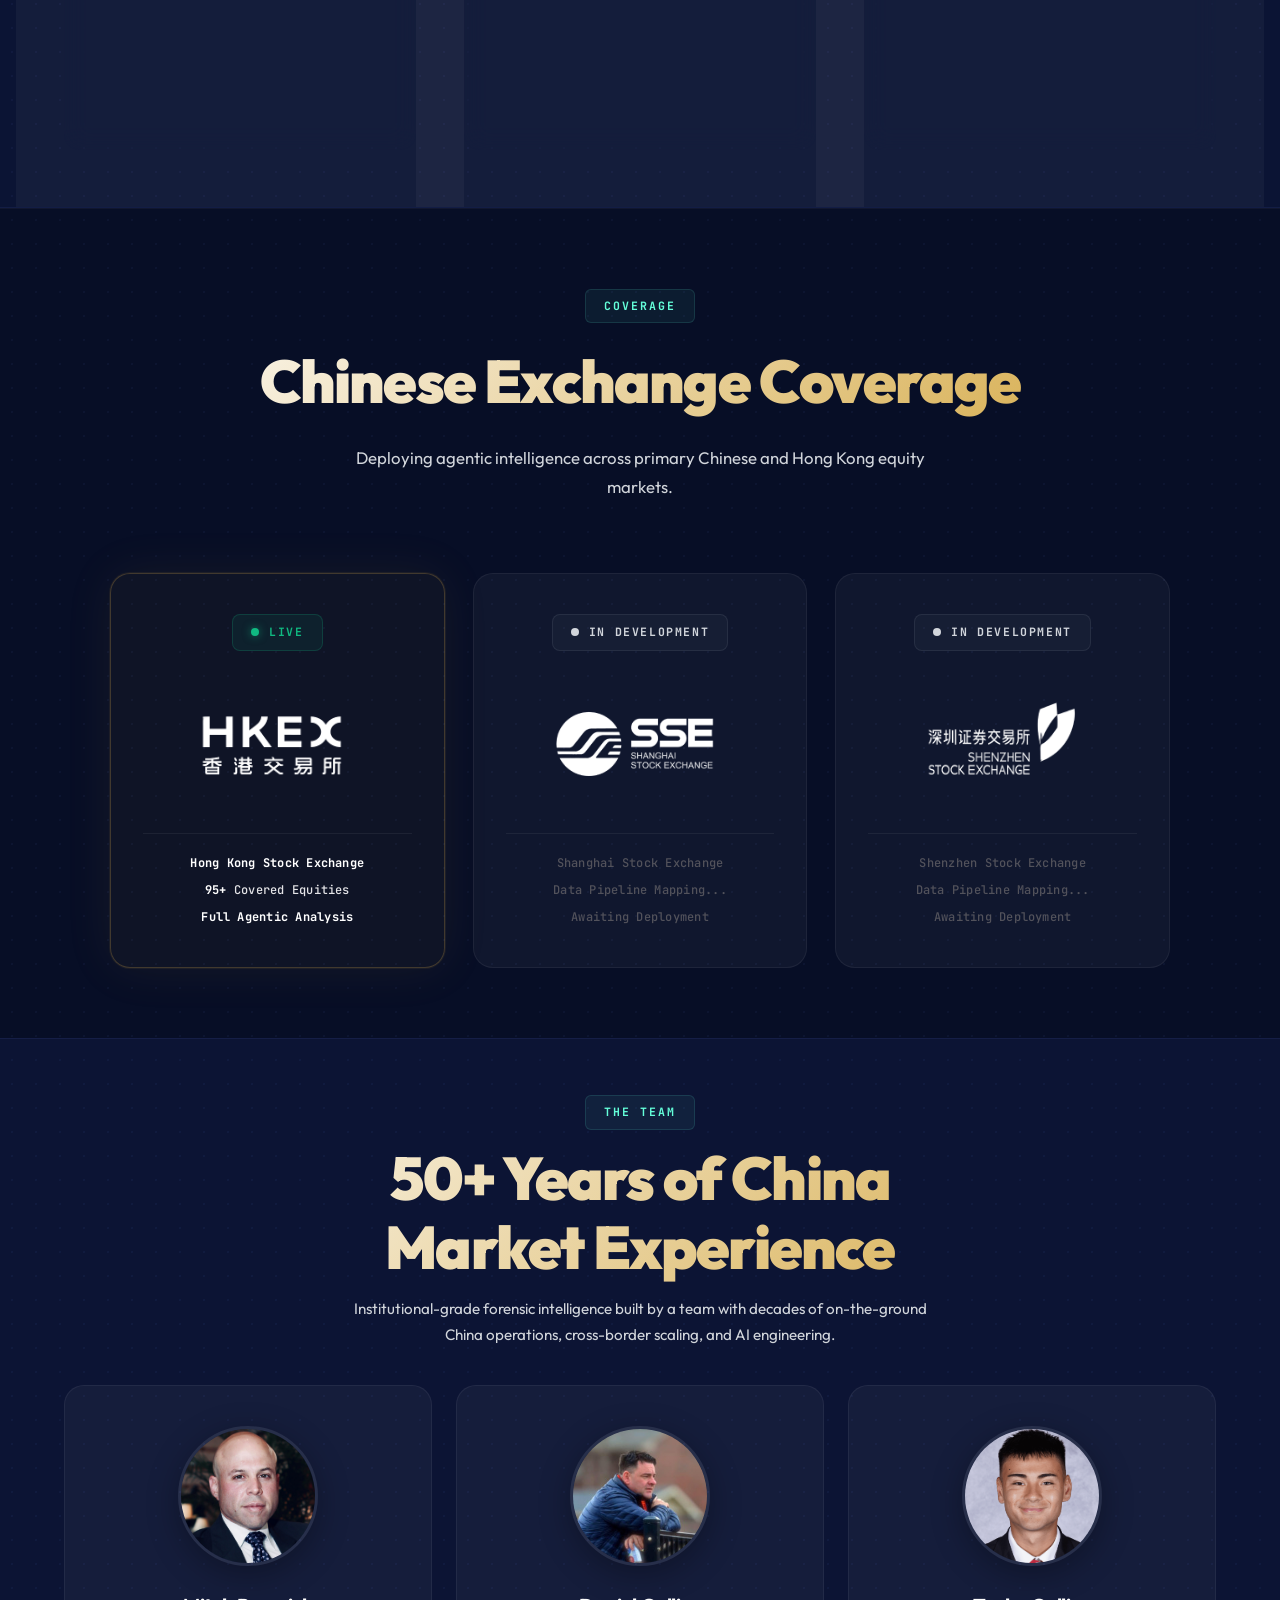
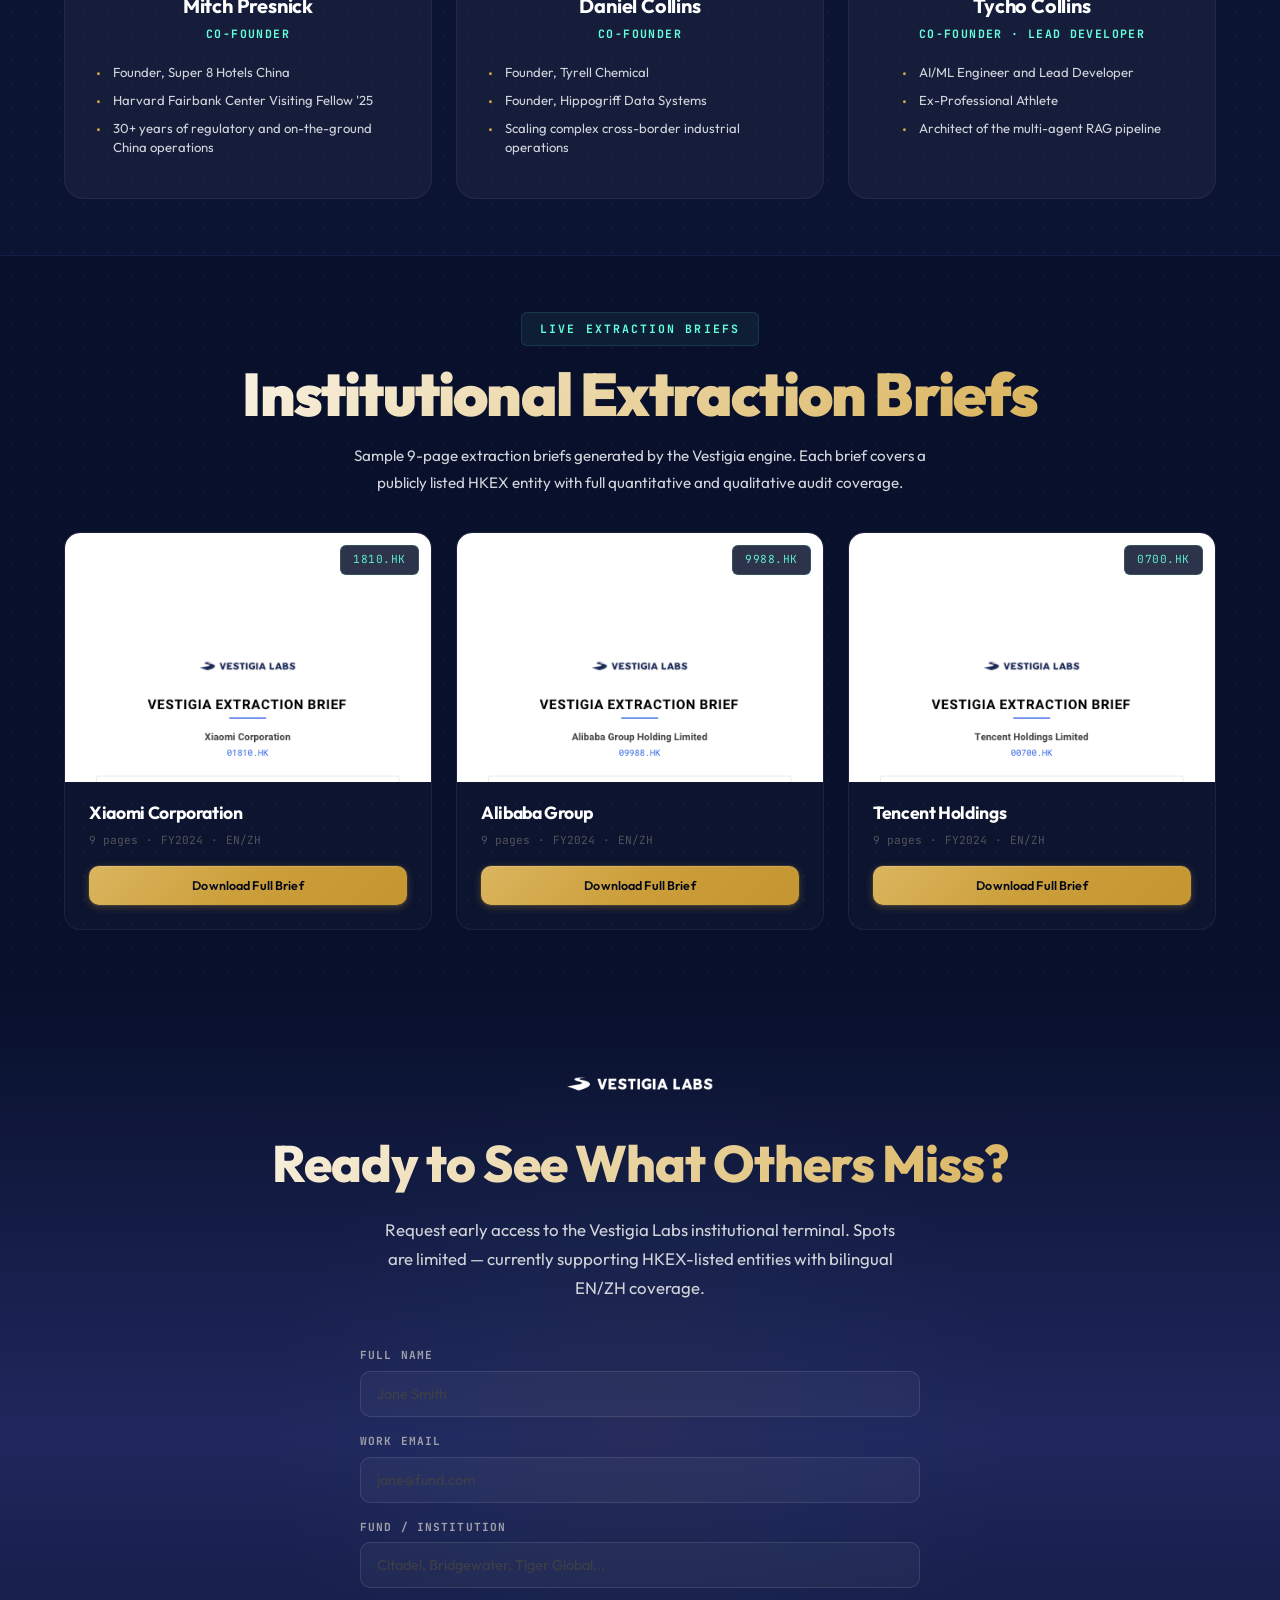
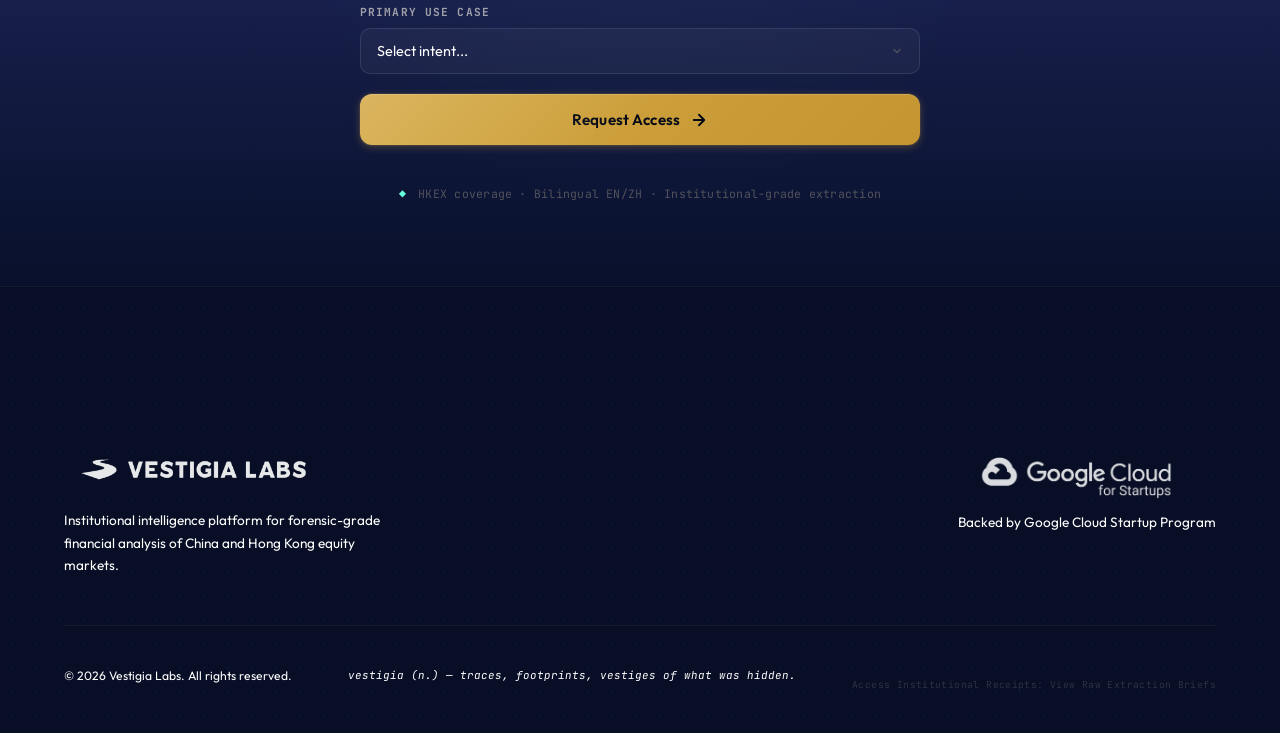
==== commit 18c82c1f: "Surgical update: merged tabs, hero stats, briefs carousel with PDF covers, email modal, /reports red" ====
--- a/index.html
+++ b/index.html
@@ -6,8 +6,8 @@
     <meta charset="UTF-8">
     <meta content="IE=Edge" http-equiv="X-UA-Compatible">
     <meta name="viewport" content="width=device-width, initial-scale=1.0">
-    <meta name="description" content="Vestigia Labs — Institutional Intelligence Platform. Forensic-grade financial analysis powered by AI. Detect manipulation before the market does.">
-    <meta name="keywords" content="forensic analysis, financial intelligence, Beneish M-Score, bilingual asymmetry, institutional audit, AI forensics">
+    <meta name="description" content="Vestigia Labs — Institutional Intelligence Platform. Automated equity research and extraction for Chinese equities. Eliminate information lag before the market does.">
+    <meta name="keywords" content="equity research, financial extraction, Beneish M-Score, bilingual asymmetry, institutional intelligence, agentic AI">
 
     <!-- iOS meta tags & icons -->
     <meta name="mobile-web-app-capable" content="yes">
@@ -18,7 +18,7 @@
     <!-- Favicon -->
     <link rel="icon" type="image/png" href="trail.png" />
 
-    <title>Vestigia Labs — Forensic Intelligence Platform for Chinese Equities</title>
+    <title>Vestigia Labs — Extraction Intelligence Platform for Chinese Equities</title>
 
     <!-- Google Fonts -->
     <link rel="preconnect" href="https://fonts.googleapis.com">
@@ -38,14 +38,15 @@
                 <img src="LOGOTransparent.png" alt="Vestigia Labs" class="nav-logo-img">
             </a>
             <div class="nav-links" id="nav-links">
-                <a href="#analysis" class="nav-link">Analysis</a>
+                <a href="#telemetry" class="nav-link">Extraction</a>
                 <a href="#capabilities" class="nav-link">Intelligence</a>
                 <a href="#architecture" class="nav-link">Architecture</a>
                 <a href="#exchange-section" class="nav-link">Coverage</a>
                 <a href="#team" class="nav-link">Team</a>
+                <a href="#briefs" class="nav-link">Briefs</a>
             </div>
             <div class="nav-actions">
-                <a href="#analysis" class="btn btn-ghost" id="nav-demo-btn">View Demo</a>
+                <a href="#telemetry" class="btn btn-ghost" id="nav-demo-btn">View Demo</a>
                 <a href="#access" class="btn btn-primary" id="nav-access-btn">Request Access</a>
             </div>
             <button class="nav-mobile-toggle" id="mobile-toggle" aria-label="Toggle menu">
@@ -71,13 +72,12 @@
                 
                 <h1 class="hero-title" id="hero-title">
                     <span class="hero-line">Agentic AI for</span>
-                    <span class="hero-line hero-line-gold">Chinese Financial</span>
-                    <span class="hero-line">Forensics</span>
+                    <span class="hero-line hero-line-gold">Chinese Equity</span>
+                    <span class="hero-line">Research &amp; Extraction</span>
                 </h1>
                 
                 <p class="hero-subtitle" id="hero-subtitle">
-                    Uncover hidden liabilities, mistranslations, and accounting anomalies 
-                    in Chinese equities. Deterministic, institutional-grade analysis.
+                    Automate bilingual extraction, eliminate information lag, and uncover hidden liabilities in HKEX &amp; SSE equities in minutes, not days.
                 </p>
                 
                 <div class="hero-actions" id="hero-actions">
@@ -262,21 +262,112 @@
 
 
     <!-- ═══════════════════════════════════════════ -->
-    <!-- THE ANALYSIS PANEL — Proof First            -->
-    <!-- ═══════════════════════════════════════════ -->
-    <section id="analysis" class="section section-alt">
+    <!-- LIVE TELEMETRY & MARKET IMPACT              -->
+    <!-- ═══════════════════════════════════════════ -->
+    <section id="telemetry" class="section section-alt">
         <div class="container">
             <div class="section-header">
-                <span class="section-tag" id="analysis-tag">THE PROOF</span>
-                <h2 class="section-title" id="analysis-title">
-                    See the Default Before the Market Does.
+                <span class="section-tag">LIVE EXTRACTION</span>
+                <h2 class="section-title">
+                    Extraction Scale & Market Impact
                 </h2>
-                <p class="section-subtitle" id="analysis-subtitle">
-                    Backtested against the Country Garden (2007.HK) 2022 Annual Report. Our engine generated a <strong>HIGH RISK</strong> signal six months before the <strong>$11B default</strong>.
+                <p class="section-subtitle">
+                    Real-time extraction metrics and predictive risk signals — from raw processing speed to catching an $11B default six months early.
                 </p>
             </div>
 
-            <div class="terminal-showcase" id="terminal-showcase">
+            <!-- HERO METRICS BAR -->
+            <div class="tel-hero-stats">
+                <div class="tel-hero-stat">
+                    <span class="tel-hero-stat-value">6.2 <span class="tel-hero-stat-unit">Minutes</span></span>
+                    <span class="tel-hero-stat-label">Average Bilingual Extraction Time</span>
+                </div>
+                <div class="tel-hero-stat-divider"></div>
+                <div class="tel-hero-stat">
+                    <span class="tel-hero-stat-value">3,000+ <span class="tel-hero-stat-unit">Pages / 35 Min</span></span>
+                    <span class="tel-hero-stat-label">Institutional Batch Processing</span>
+                </div>
+            </div>
+
+            <!-- MEGA-TABS: Structural UI toggle -->
+            <div class="mega-tabs" id="mega-tabs">
+                <button class="mega-tab active" data-mega="speed">
+                    <span class="mega-tab-icon">⚡</span> Phase 1: High-Speed Ingestion
+                </button>
+                <button class="mega-tab" data-mega="risk">
+                    <span class="mega-tab-icon">◉</span> Phase 2: Predictive Output
+                </button>
+            </div>
+
+            <!-- MEGA-PANEL: Speed -->
+            <div class="mega-panel active" id="mega-speed">
+                <div class="terminal-showcase" id="telemetry-showcase">
+                    <div class="showcase-tabs">
+                        <button class="showcase-tab active">
+                            <span class="tab-icon" style="color: #64ffda;">⚡</span> Extraction
+                        </button>
+                    </div>
+                    <div class="showcase-content">
+                        <div class="showcase-panel active" style="padding: 32px 44px;">
+                        <div class="telemetry-split">
+                            <!-- LEFT COLUMN: Xiaomi callout -->
+                            <div class="telemetry-left">
+                                <div class="telemetry-highlight-box">
+                                    <span class="telemetry-highlight-ticker">XIAOMI (1810.HK) EXTRACT</span>
+                                    <p class="telemetry-highlight-text">
+                                        Our extraction engine ingested Xiaomi's FY2024 English and Mandarin filings, verified symmetry, and extracted a hidden <strong style="color: #D4A843;">RMB 4.01 Billion</strong> restricted cash footnote in exactly <strong style="color: #fff;">7.6 minutes</strong>.
+                                    </p>
+                                </div>
+                            </div>
+
+                            <!-- RIGHT COLUMN: Batch Table -->
+                            <div class="telemetry-right">
+                                <table class="telemetry-table">
+                                    <thead>
+                                        <tr>
+                                            <th>Entity</th>
+                                            <th>Run Time</th>
+                                            <th>Status</th>
+                                        </tr>
+                                    </thead>
+                                    <tbody>
+                                        <tr>
+                                            <td class="tel-entity">0700.HK <span class="tel-sub">Tencent</span></td>
+                                            <td class="tel-mono">6m 20s</td>
+                                            <td><span class="tel-badge badge-safe">SAFE</span></td>
+                                        </tr>
+                                        <tr>
+                                            <td class="tel-entity">1810.HK <span class="tel-sub">Xiaomi</span></td>
+                                            <td class="tel-mono">7m 40s</td>
+                                            <td><span class="tel-badge badge-critical">CRITICAL FLAG</span></td>
+                                        </tr>
+                                        <tr>
+                                            <td class="tel-entity">0003.HK <span class="tel-sub">HK &amp; China Gas</span></td>
+                                            <td class="tel-mono">7m 15s</td>
+                                            <td><span class="tel-badge badge-safe">SAFE</span></td>
+                                        </tr>
+                                        <tr>
+                                            <td class="tel-entity">0883.HK <span class="tel-sub">CNOOC</span></td>
+                                            <td class="tel-mono">8m 30s</td>
+                                            <td><span class="tel-badge badge-safe">SAFE</span></td>
+                                        </tr>
+                                        <tr>
+                                            <td class="tel-entity">9988.HK <span class="tel-sub">Alibaba</span></td>
+                                            <td class="tel-mono">6m 10s</td>
+                                            <td><span class="tel-badge badge-critical">CRITICAL FLAG</span></td>
+                                        </tr>
+                                    </tbody>
+                                </table>
+                            </div>
+                        </div>
+                        </div>
+                    </div>
+                </div>
+            </div>
+
+            <!-- MEGA-PANEL: Risk (Country Garden) -->
+            <div class="mega-panel" id="mega-risk">
+                <div class="terminal-showcase" id="terminal-showcase">
                 <div class="showcase-tabs">
                     <button class="showcase-tab active" data-tab="summary" id="tab-summary">
                         <span class="tab-icon">◉</span> Summary
@@ -296,6 +387,11 @@
                 </div>
 
                 <div class="showcase-content">
+                    <!-- Backtest intro rendered inside the box -->
+                    <div style="padding: 20px 32px 0; border-bottom: 1px solid rgba(255,255,255,0.04); margin-bottom: 0;">
+                        <span class="section-tag" style="margin-bottom: 8px;">BACKTEST PROOF</span>
+                        <p style="color: #9AA3B8; font-size: 0.92rem; line-height: 1.6; padding-bottom: 16px;">Backtested against the Country Garden (2007.HK) 2022 Annual Report. Our engine generated a <strong style="color: #fff;">HIGH RISK</strong> signal six months before the <strong style="color: #D4A843;">$11B default</strong>.</p>
+                    </div>
                     <!-- SUMMARY TAB — Country Garden -->
                     <div class="showcase-panel active" id="panel-summary">
                         <div class="panel-verdict">
@@ -573,7 +669,7 @@
         </div>
     </section>
 
-    <!-- ═══════════════════════════════════════════ -->
+        <!-- ═══════════════════════════════════════════ -->
     <!-- INTELLIGENCE MODULES — The "What"           -->
     <!-- ═══════════════════════════════════════════ -->
     <section id="capabilities" class="section">
@@ -584,7 +680,7 @@
                     Core Analytical Modules
                 </h2>
                 <p class="section-subtitle" id="capabilities-subtitle">
-                    Four localized forensic modules — each targeting a specific vector of financial manipulation in Chinese equities.
+                    Four specialized modules — each targeting a specific vector of financial extraction and manipulation detection in Chinese equities.
                 </p>
             </div>
 
@@ -640,6 +736,7 @@
                         <span class="cap-highlight">PDF links</span>
                     </div>
                 </div>
+
             </div>
         </div>
     </section>
@@ -831,6 +928,95 @@
         </div>
     </section>
 
+
+
+    <!-- ═══════════════════════════════════════════ -->
+    <!-- LIVE EXTRACTION BRIEFS                      -->
+    <!-- ═══════════════════════════════════════════ -->
+    <section id="briefs" class="section">
+        <div class="container">
+            <div class="section-header">
+                <span class="section-tag">LIVE EXTRACTION BRIEFS</span>
+                <h2 class="section-title">
+                    Institutional Extraction Briefs
+                </h2>
+                <p class="section-subtitle">
+                    Sample 9-page extraction briefs generated by the Vestigia engine. Each brief covers a publicly listed HKEX entity with full quantitative and qualitative audit coverage.
+                </p>
+            </div>
+
+            <div class="briefs-carousel" id="briefs-carousel">
+                <div class="brief-card" id="brief-xiaomi">
+                    <div class="brief-card-cover">
+                        <img src="briefs/xiaomi-cover.png" alt="Xiaomi Extraction Brief Cover" class="brief-cover-img">
+                        <span class="brief-card-ticker">1810.HK</span>
+                    </div>
+                    <div class="brief-card-body">
+                        <h3 class="brief-card-company">Xiaomi Corporation</h3>
+                        <div class="brief-card-meta">
+                            <span>9 pages</span><span>·</span><span>FY2024</span><span>·</span><span>EN/ZH</span>
+                        </div>
+                        <button class="btn btn-primary brief-download-btn" data-report="XiaomiBrief.pdf" data-company="Xiaomi">Download Full Brief</button>
+                    </div>
+                </div>
+
+                <div class="brief-card" id="brief-alibaba">
+                    <div class="brief-card-cover">
+                        <img src="briefs/alibaba-cover.png" alt="Alibaba Extraction Brief Cover" class="brief-cover-img">
+                        <span class="brief-card-ticker">9988.HK</span>
+                    </div>
+                    <div class="brief-card-body">
+                        <h3 class="brief-card-company">Alibaba Group</h3>
+                        <div class="brief-card-meta">
+                            <span>9 pages</span><span>·</span><span>FY2024</span><span>·</span><span>EN/ZH</span>
+                        </div>
+                        <button class="btn btn-primary brief-download-btn" data-report="AlibabaBrief.pdf" data-company="Alibaba">Download Full Brief</button>
+                    </div>
+                </div>
+
+                <div class="brief-card" id="brief-tencent">
+                    <div class="brief-card-cover">
+                        <img src="briefs/tencent-cover.png" alt="Tencent Extraction Brief Cover" class="brief-cover-img">
+                        <span class="brief-card-ticker">0700.HK</span>
+                    </div>
+                    <div class="brief-card-body">
+                        <h3 class="brief-card-company">Tencent Holdings</h3>
+                        <div class="brief-card-meta">
+                            <span>9 pages</span><span>·</span><span>FY2024</span><span>·</span><span>EN/ZH</span>
+                        </div>
+                        <button class="btn btn-primary brief-download-btn" data-report="TencentBrief.pdf" data-company="Tencent">Download Full Brief</button>
+                    </div>
+                </div>
+            </div>
+        </div>
+    </section>
+
+    <!-- EMAIL CAPTURE MODAL -->
+    <div class="brief-modal-overlay" id="brief-modal-overlay">
+        <div class="brief-modal" id="brief-modal">
+            <button class="brief-modal-close" id="brief-modal-close">&times;</button>
+            <div class="brief-modal-body" id="brief-modal-form-state">
+                <div class="brief-modal-icon">🔒</div>
+                <h3 class="brief-modal-title">Enter your institutional email to unlock the 9-page extraction brief.</h3>
+                <form class="brief-modal-form" id="brief-modal-form">
+                    <input type="hidden" name="source" value="PDF_Gate">
+                    <input type="hidden" name="report" id="brief-modal-report" value="">
+                    <input type="email" name="email" id="brief-modal-email" class="form-input" placeholder="analyst@fund.com" required>
+                    <button type="submit" class="btn btn-primary btn-lg" style="width: 100%;" id="brief-modal-submit">
+                        <span id="brief-modal-btn-text">Unlock Brief</span>
+                    </button>
+                </form>
+            </div>
+            <div class="brief-modal-body brief-modal-success" id="brief-modal-success-state" style="display: none;">
+                <div class="brief-modal-icon" style="font-size: 2.5rem;">✓</div>
+                <h3 class="brief-modal-title" style="color: #10B981;">Access Granted</h3>
+                <p style="color: #9AA3B8; margin-bottom: 20px;">Your extraction brief is ready for download.</p>
+                <a id="brief-modal-download-link" href="#" class="btn btn-primary btn-lg" style="width: 100%; text-align: center; text-decoration: none;" download>
+                    📥 Download PDF
+                </a>
+            </div>
+        </div>
+    </div>
 
     <!-- ═══════════════════════════════════════════ -->
     <!-- CTA / ACCESS                                -->
@@ -894,7 +1080,7 @@
 
                 <div class="cta-note" style="margin-top: 24px;">
                     <span class="cta-note-icon">◆</span>
-                    <span>HKEX coverage · Bilingual EN/ZH · Institutional-grade forensics</span>
+                    <span>HKEX coverage · Bilingual EN/ZH · Institutional-grade extraction</span>
                 </div>
             </div>
         </div>
@@ -924,6 +1110,7 @@
             <div class="footer-bottom">
                 <p>&copy; 2026 Vestigia Labs. All rights reserved.</p>
                 <p class="footer-tagline">vestigia (n.) — traces, footprints, vestiges of what was hidden.</p>
+                <p class="footer-vip-link"><a href="/briefs">Access Institutional Receipts: View Raw Extraction Briefs</a></p>
             </div>
         </div>
     </footer>
--- a/styles.css
+++ b/styles.css
@@ -3895,4 +3895,602 @@
         font-size: 16px;
         /* prevents iOS zoom on input focus */
     }
-}+}
+/* ─── Speed Showcase ─── */
+.speed-showcase {
+    max-height: none;
+    margin-top: 32px;
+}
+.speed-showcase .showcase-content {
+    padding: 32px 44px;
+    overflow: visible;
+}
+.speed-header {
+    display: flex;
+    align-items: center;
+    justify-content: space-between;
+    border-bottom: 1px solid rgba(255, 255, 255, 0.06);
+    padding-bottom: 24px;
+    margin-bottom: 24px;
+}
+.speed-title-block h3 {
+    font-size: clamp(1.4rem, 3vw, 1.6rem);
+    margin-top: 12px;
+    color: #FFFFFF;
+    letter-spacing: -0.01em;
+}
+.speed-metric-block {
+    display: flex;
+    flex-direction: column;
+    align-items: flex-end;
+}
+.speed-ticker {
+    background: rgba(100, 255, 218, 0.08);
+    color: #64ffda;
+    border: 1px solid rgba(100, 255, 218, 0.2);
+    font-family: 'JetBrains Mono', monospace;
+    font-size: 0.75rem;
+    padding: 4px 10px;
+    border-radius: 6px;
+    letter-spacing: 0.05em;
+    font-weight: 600;
+}
+.speed-time {
+    font-family: 'JetBrains Mono', monospace;
+    font-size: 2.8rem;
+    font-weight: 700;
+    color: #FFFFFF;
+    margin-top: 6px;
+    line-height: 1;
+}
+.speed-time span {
+    font-size: 0.9rem;
+    color: #6A7490;
+    font-weight: 600;
+}
+.speed-body {
+    font-size: 1.1rem;
+    color: #9AA3B8;
+    line-height: 1.65;
+}
+@media (max-width: 768px) {
+    .speed-header {
+        flex-direction: column;
+        align-items: flex-start;
+        gap: 20px;
+    }
+    .speed-metric-block {
+        align-items: flex-start;
+    }
+}
+
+/* Market Pulse Full Width Card */
+.cap-full-width {
+    grid-column: 1 / -1;
+}
+.cap-pulse-inner {
+    display: flex;
+    gap: 40px;
+    align-items: center;
+    flex: 1;
+    margin-bottom: 20px;
+}
+.cap-pulse-text {
+    flex: 1.3;
+}
+.cap-pulse-visual {
+    flex: 1;
+    background: rgba(0, 0, 0, 0.15);
+    border: 1px solid rgba(255, 255, 255, 0.03);
+    border-radius: 12px;
+    padding: 24px;
+}
+.pulse-line {
+    margin-bottom: 16px;
+}
+.pulse-line:last-child {
+    margin-bottom: 0;
+}
+.pulse-source {
+    display: block;
+    font-size: 0.8rem;
+    color: #9AA3B8;
+    margin-bottom: 8px;
+    font-weight: 500;
+}
+.pulse-bar {
+    width: 100%;
+    height: 6px;
+    background: rgba(255, 255, 255, 0.05);
+    border-radius: 3px;
+    overflow: hidden;
+}
+.pulse-fill {
+    height: 100%;
+    border-radius: 3px;
+}
+.pulse-bearish { background: #EF4444; box-shadow: 0 0 10px rgba(239, 68, 68, 0.4); }
+.pulse-bullish { background: #10B981; box-shadow: 0 0 10px rgba(16, 185, 129, 0.4); }
+.pulse-neutral { background: #6A7490; }
+
+.cap-icon-gold {
+    background: rgba(212, 168, 67, 0.08);
+    color: #D4A843;
+    border: 1px solid rgba(212, 168, 67, 0.15);
+}
+
+@media (max-width: 900px) {
+    .cap-pulse-inner {
+        flex-direction: column;
+        align-items: stretch;
+        gap: 24px;
+    }
+}
+
+.telemetry-showcase .showcase-content {
+    padding: 40px 44px;
+    overflow: visible;
+}
+
+/* ─── Batch Telemetry ─── */
+.telemetry-header {
+    border-bottom: 1px solid rgba(255, 255, 255, 0.05);
+    padding-bottom: 24px;
+    margin-bottom: 32px;
+}
+.telemetry-title {
+    font-size: clamp(1.4rem, 3vw, 1.65rem);
+    margin-top: 12px;
+    color: #FFFFFF;
+    font-weight: 700;
+}
+.telemetry-subtitle {
+    color: #9AA3B8;
+    font-size: 1.05rem;
+    margin-top: 8px;
+    line-height: 1.6;
+    max-width: 800px;
+}
+.telemetry-split {
+    display: flex;
+    gap: 32px;
+    align-items: flex-start;
+}
+.telemetry-left {
+    flex: 1;
+}
+.telemetry-highlight-box {
+    background: rgba(100, 255, 218, 0.03);
+    border: 1px solid rgba(100, 255, 218, 0.1);
+    border-radius: 12px;
+    padding: 24px;
+    border-left: 3px solid #64ffda;
+}
+.telemetry-highlight-ticker {
+    background: rgba(100, 255, 218, 0.08);
+    color: #64ffda;
+    border: 1px solid rgba(100, 255, 218, 0.2);
+    font-family: 'JetBrains Mono', monospace;
+    font-size: 0.75rem;
+    padding: 4px 10px;
+    border-radius: 6px;
+    letter-spacing: 0.05em;
+    font-weight: 600;
+    display: inline-block;
+}
+.telemetry-highlight-text {
+    font-size: 0.95rem;
+    line-height: 1.7;
+    color: #D1D5DB;
+    margin-top: 12px;
+}
+.telemetry-right {
+    flex: 1.2;
+    background: rgba(0, 0, 0, 0.2);
+    border: 1px solid rgba(255, 255, 255, 0.04);
+    border-radius: 12px;
+    padding: 20px;
+    overflow-x: auto;
+}
+.telemetry-table {
+    width: 100%;
+    border-collapse: collapse;
+    text-align: left;
+}
+.telemetry-table th {
+    font-family: 'JetBrains Mono', monospace;
+    font-size: 0.75rem;
+    color: #6A7490;
+    padding: 10px;
+    border-bottom: 1px solid rgba(255, 255, 255, 0.05);
+    text-transform: uppercase;
+    letter-spacing: 0.05em;
+}
+.telemetry-table td {
+    padding: 10px;
+    border-bottom: 1px solid rgba(255, 255, 255, 0.02);
+    font-size: 0.85rem;
+}
+.telemetry-table tr:last-child td {
+    border-bottom: none;
+}
+.tel-entity {
+    color: #FFFFFF;
+    font-weight: 600;
+}
+.tel-sub {
+    font-weight: 400;
+    color: #9AA3B8;
+    margin-left: 8px;
+    font-size: 0.8rem;
+}
+.tel-mono {
+    font-family: 'JetBrains Mono', monospace;
+    color: #D1D5DB;
+}
+.tel-badge {
+    font-family: 'JetBrains Mono', monospace;
+    font-size: 0.65rem;
+    padding: 4px 10px;
+    border-radius: 4px;
+    letter-spacing: 0.05em;
+    font-weight: 600;
+}
+.badge-safe {
+    background: rgba(16, 185, 129, 0.1);
+    color: #10B981;
+    border: 1px solid rgba(16, 185, 129, 0.2);
+}
+.badge-critical {
+    background: rgba(239, 68, 68, 0.1);
+    color: #EF4444;
+    border: 1px solid rgba(239, 68, 68, 0.2);
+}
+
+@media (max-width: 900px) {
+    .telemetry-split {
+        flex-direction: column;
+        align-items: stretch;
+    }
+}
+
+/* ═══════════════════════════════════════════
+   TELEMETRY HERO STATS BAR
+   ═══════════════════════════════════════════ */
+.tel-hero-stats {
+    display: flex;
+    align-items: center;
+    justify-content: center;
+    gap: 48px;
+    padding: 36px 0 40px;
+    margin-bottom: 8px;
+}
+.tel-hero-stat {
+    display: flex;
+    flex-direction: column;
+    align-items: center;
+    gap: 6px;
+}
+.tel-hero-stat-value {
+    font-family: 'Outfit', sans-serif;
+    font-size: clamp(2.4rem, 5vw, 3.6rem);
+    font-weight: 800;
+    letter-spacing: -0.03em;
+    color: #D4A843;
+    line-height: 1;
+}
+.tel-hero-stat-unit {
+    font-size: clamp(1rem, 2vw, 1.4rem);
+    font-weight: 600;
+    color: rgba(255, 255, 255, 0.85);
+    letter-spacing: -0.01em;
+}
+.tel-hero-stat-label {
+    font-family: 'JetBrains Mono', monospace;
+    font-size: 0.7rem;
+    letter-spacing: 0.1em;
+    text-transform: uppercase;
+    color: #52525B;
+}
+.tel-hero-stat-divider {
+    width: 1px;
+    height: 56px;
+    background: linear-gradient(180deg, transparent, rgba(212, 168, 67, 0.25), transparent);
+}
+@media (max-width: 600px) {
+    .tel-hero-stats {
+        flex-direction: column;
+        gap: 24px;
+        padding: 24px 0 28px;
+    }
+    .tel-hero-stat-divider {
+        width: 60px;
+        height: 1px;
+        background: linear-gradient(90deg, transparent, rgba(212, 168, 67, 0.25), transparent);
+    }
+}
+
+/* ═══════════════════════════════════════════
+   MEGA-TABS — Structural UI Toggle
+   ═══════════════════════════════════════════ */
+.mega-tabs {
+    display: flex;
+    gap: 4px;
+    background: rgba(0, 0, 0, 0.25);
+    border: 1px solid rgba(255, 255, 255, 0.06);
+    border-radius: 14px;
+    padding: 5px;
+    margin-bottom: 32px;
+    max-width: 560px;
+}
+.mega-tab {
+    flex: 1;
+    display: flex;
+    align-items: center;
+    justify-content: center;
+    gap: 10px;
+    padding: 14px 24px;
+    border: none;
+    background: transparent;
+    color: #6A7490;
+    font-family: 'Outfit', sans-serif;
+    font-size: 0.9rem;
+    font-weight: 600;
+    border-radius: 10px;
+    cursor: pointer;
+    transition: all 0.3s cubic-bezier(0.4, 0, 0.2, 1);
+    white-space: nowrap;
+}
+.mega-tab:hover {
+    color: #D1D5DB;
+}
+.mega-tab.active {
+    background: rgba(100, 255, 218, 0.08);
+    color: #64ffda;
+    border: 1px solid rgba(100, 255, 218, 0.15);
+    box-shadow: 0 0 20px rgba(100, 255, 218, 0.05);
+}
+.mega-tab-icon {
+    font-size: 1rem;
+}
+.mega-panel {
+    display: none;
+}
+.mega-panel.active {
+    display: block;
+    animation: megaFadeIn 0.35s ease;
+}
+@keyframes megaFadeIn {
+    from { opacity: 0; transform: translateY(8px); }
+    to   { opacity: 1; transform: translateY(0); }
+}
+.mega-risk-intro {
+    margin-bottom: 24px;
+}
+
+@media (max-width: 600px) {
+    .mega-tabs {
+        flex-direction: column;
+        max-width: 100%;
+    }
+    .mega-tab {
+        font-size: 0.8rem;
+        padding: 12px 16px;
+    }
+}
+
+/* ═══════════════════════════════════════════
+   BRIEFS CAROUSEL
+   ═══════════════════════════════════════════ */
+.briefs-carousel {
+    display: grid;
+    grid-template-columns: repeat(3, 1fr);
+    gap: 24px;
+}
+.brief-card {
+    background: rgba(255, 255, 255, 0.02);
+    border: 1px solid rgba(255, 255, 255, 0.06);
+    border-radius: 16px;
+    transition: all 0.4s cubic-bezier(0.4, 0, 0.2, 1);
+    position: relative;
+    overflow: hidden;
+    display: flex;
+    flex-direction: column;
+}
+.brief-card::before {
+    content: '';
+    position: absolute;
+    top: 0; left: 0; right: 0;
+    height: 1px;
+    background: linear-gradient(90deg, transparent, rgba(212, 168, 67, 0.3), transparent);
+    opacity: 0;
+    transition: opacity 0.4s ease;
+}
+.brief-card:hover {
+    background: rgba(255, 255, 255, 0.04);
+    border-color: rgba(212, 168, 67, 0.15);
+    transform: translateY(-4px);
+    box-shadow: 0 20px 60px rgba(0, 0, 0, 0.3);
+}
+.brief-card:hover::before {
+    opacity: 1;
+}
+.brief-card:hover .brief-cover-img {
+    transform: scale(1.03);
+}
+
+/* Cover image area */
+.brief-card-cover {
+    position: relative;
+    background: rgba(0, 0, 0, 0.2);
+    border-bottom: 1px solid rgba(255, 255, 255, 0.04);
+    overflow: hidden;
+    max-height: 250px;
+}
+.brief-cover-img {
+    width: 100%;
+    height: 100%;
+    object-fit: cover;
+    object-position: top center;
+    display: block;
+    transition: transform 0.5s cubic-bezier(0.4, 0, 0.2, 1);
+}
+.brief-card-cover .brief-card-ticker {
+    position: absolute;
+    top: 12px;
+    right: 12px;
+    font-family: 'JetBrains Mono', monospace;
+    font-size: 0.7rem;
+    color: rgba(100, 255, 218, 0.9);
+    background: rgba(8, 16, 43, 0.85);
+    backdrop-filter: blur(8px);
+    -webkit-backdrop-filter: blur(8px);
+    border: 1px solid rgba(100, 255, 218, 0.15);
+    padding: 5px 12px;
+    border-radius: 6px;
+    letter-spacing: 0.05em;
+    z-index: 2;
+}
+
+/* Card body below image */
+.brief-card-body {
+    padding: 20px 24px 24px;
+    display: flex;
+    flex-direction: column;
+    flex: 1;
+}
+.brief-card-company {
+    font-size: 1.1rem;
+    font-weight: 700;
+    color: #fff;
+    margin-bottom: 8px;
+}
+.brief-card-meta {
+    display: flex;
+    gap: 8px;
+    font-family: 'JetBrains Mono', monospace;
+    font-size: 0.7rem;
+    color: #52525B;
+    margin-bottom: 16px;
+}
+.brief-download-btn {
+    width: 100%;
+    justify-content: center;
+    font-size: 0.78rem !important;
+    padding: 12px 20px !important;
+    margin-top: auto;
+}
+
+@media (max-width: 900px) {
+    .briefs-carousel {
+        grid-template-columns: 1fr;
+    }
+}
+
+/* ═══════════════════════════════════════════
+   EMAIL CAPTURE MODAL
+   ═══════════════════════════════════════════ */
+.brief-modal-overlay {
+    display: none;
+    position: fixed;
+    top: 0; left: 0; right: 0; bottom: 0;
+    background: rgba(4, 8, 22, 0.85);
+    backdrop-filter: blur(8px);
+    -webkit-backdrop-filter: blur(8px);
+    z-index: 10000;
+    align-items: center;
+    justify-content: center;
+}
+.brief-modal-overlay.active {
+    display: flex;
+    animation: modalOverlayIn 0.25s ease;
+}
+@keyframes modalOverlayIn {
+    from { opacity: 0; }
+    to   { opacity: 1; }
+}
+.brief-modal {
+    background: #0D1B3E;
+    border: 1px solid rgba(255, 255, 255, 0.08);
+    border-radius: 20px;
+    padding: 40px;
+    max-width: 440px;
+    width: 90%;
+    position: relative;
+    animation: modalSlideIn 0.3s cubic-bezier(0.4, 0, 0.2, 1);
+}
+@keyframes modalSlideIn {
+    from { opacity: 0; transform: scale(0.95) translateY(20px); }
+    to   { opacity: 1; transform: scale(1) translateY(0); }
+}
+.brief-modal-close {
+    position: absolute;
+    top: 16px; right: 20px;
+    background: none;
+    border: none;
+    color: #6A7490;
+    font-size: 1.5rem;
+    cursor: pointer;
+    transition: color 0.2s;
+    line-height: 1;
+}
+.brief-modal-close:hover {
+    color: #fff;
+}
+.brief-modal-body {
+    text-align: center;
+}
+.brief-modal-icon {
+    font-size: 2rem;
+    margin-bottom: 16px;
+}
+.brief-modal-title {
+    font-size: 1.1rem;
+    font-weight: 700;
+    color: #fff;
+    margin-bottom: 24px;
+    line-height: 1.5;
+}
+.brief-modal-form {
+    display: flex;
+    flex-direction: column;
+    gap: 12px;
+}
+.brief-modal-form .form-input {
+    text-align: center;
+    background: rgba(0, 0, 0, 0.2);
+    border: 1px solid rgba(255, 255, 255, 0.08);
+    border-radius: 10px;
+    padding: 14px 20px;
+    color: #fff;
+    font-family: 'JetBrains Mono', monospace;
+    font-size: 0.85rem;
+}
+.brief-modal-form .form-input::placeholder {
+    color: #52525B;
+}
+.brief-modal-form .form-input:focus {
+    outline: none;
+    border-color: rgba(100, 255, 218, 0.3);
+}
+.brief-modal-success {
+    text-align: center;
+}
+
+/* ═══════════════════════════════════════════
+   FOOTER VIP LINK
+   ═══════════════════════════════════════════ */
+.footer-vip-link {
+    margin-top: 16px;
+}
+.footer-vip-link a {
+    font-family: 'JetBrains Mono', monospace;
+    font-size: 0.6rem;
+    color: rgba(255, 255, 255, 0.15);
+    text-decoration: none;
+    letter-spacing: 0.04em;
+    transition: color 0.3s ease;
+}
+.footer-vip-link a:hover {
+    color: rgba(212, 168, 67, 0.5);
+}
